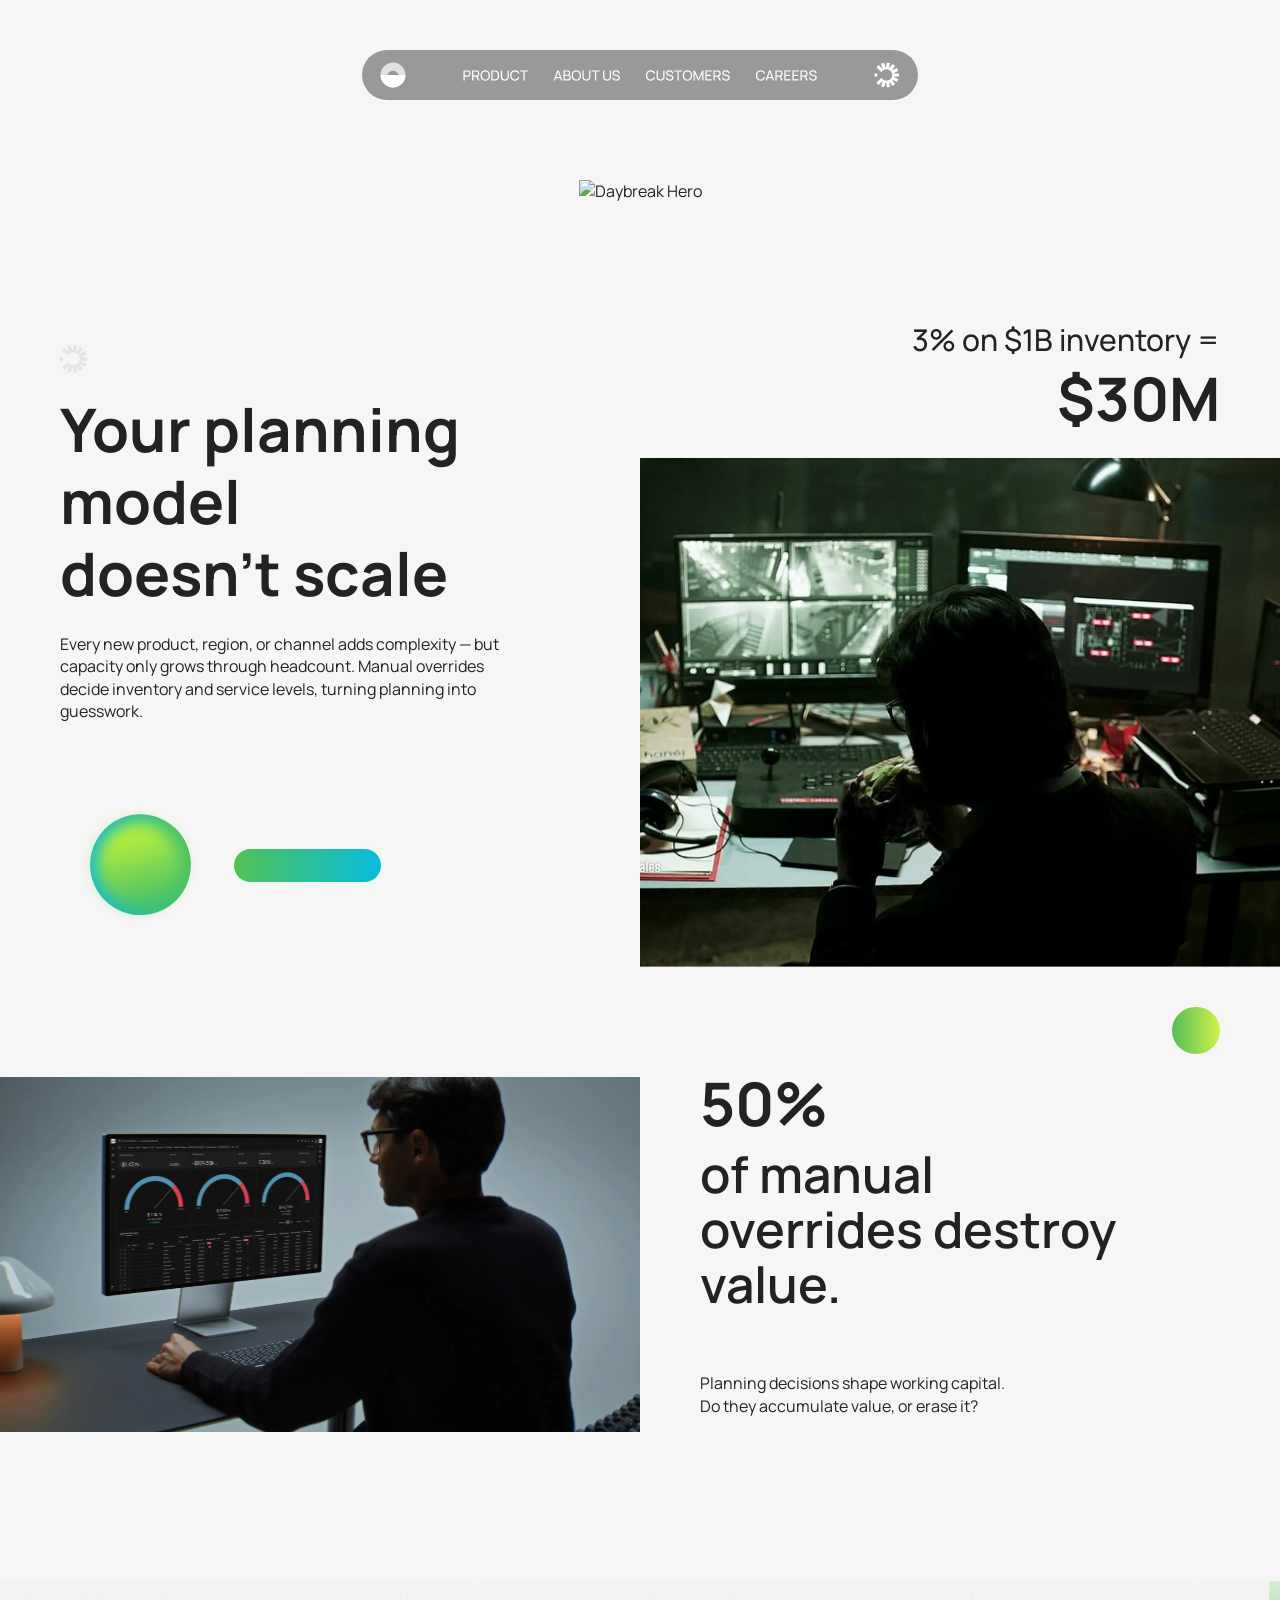
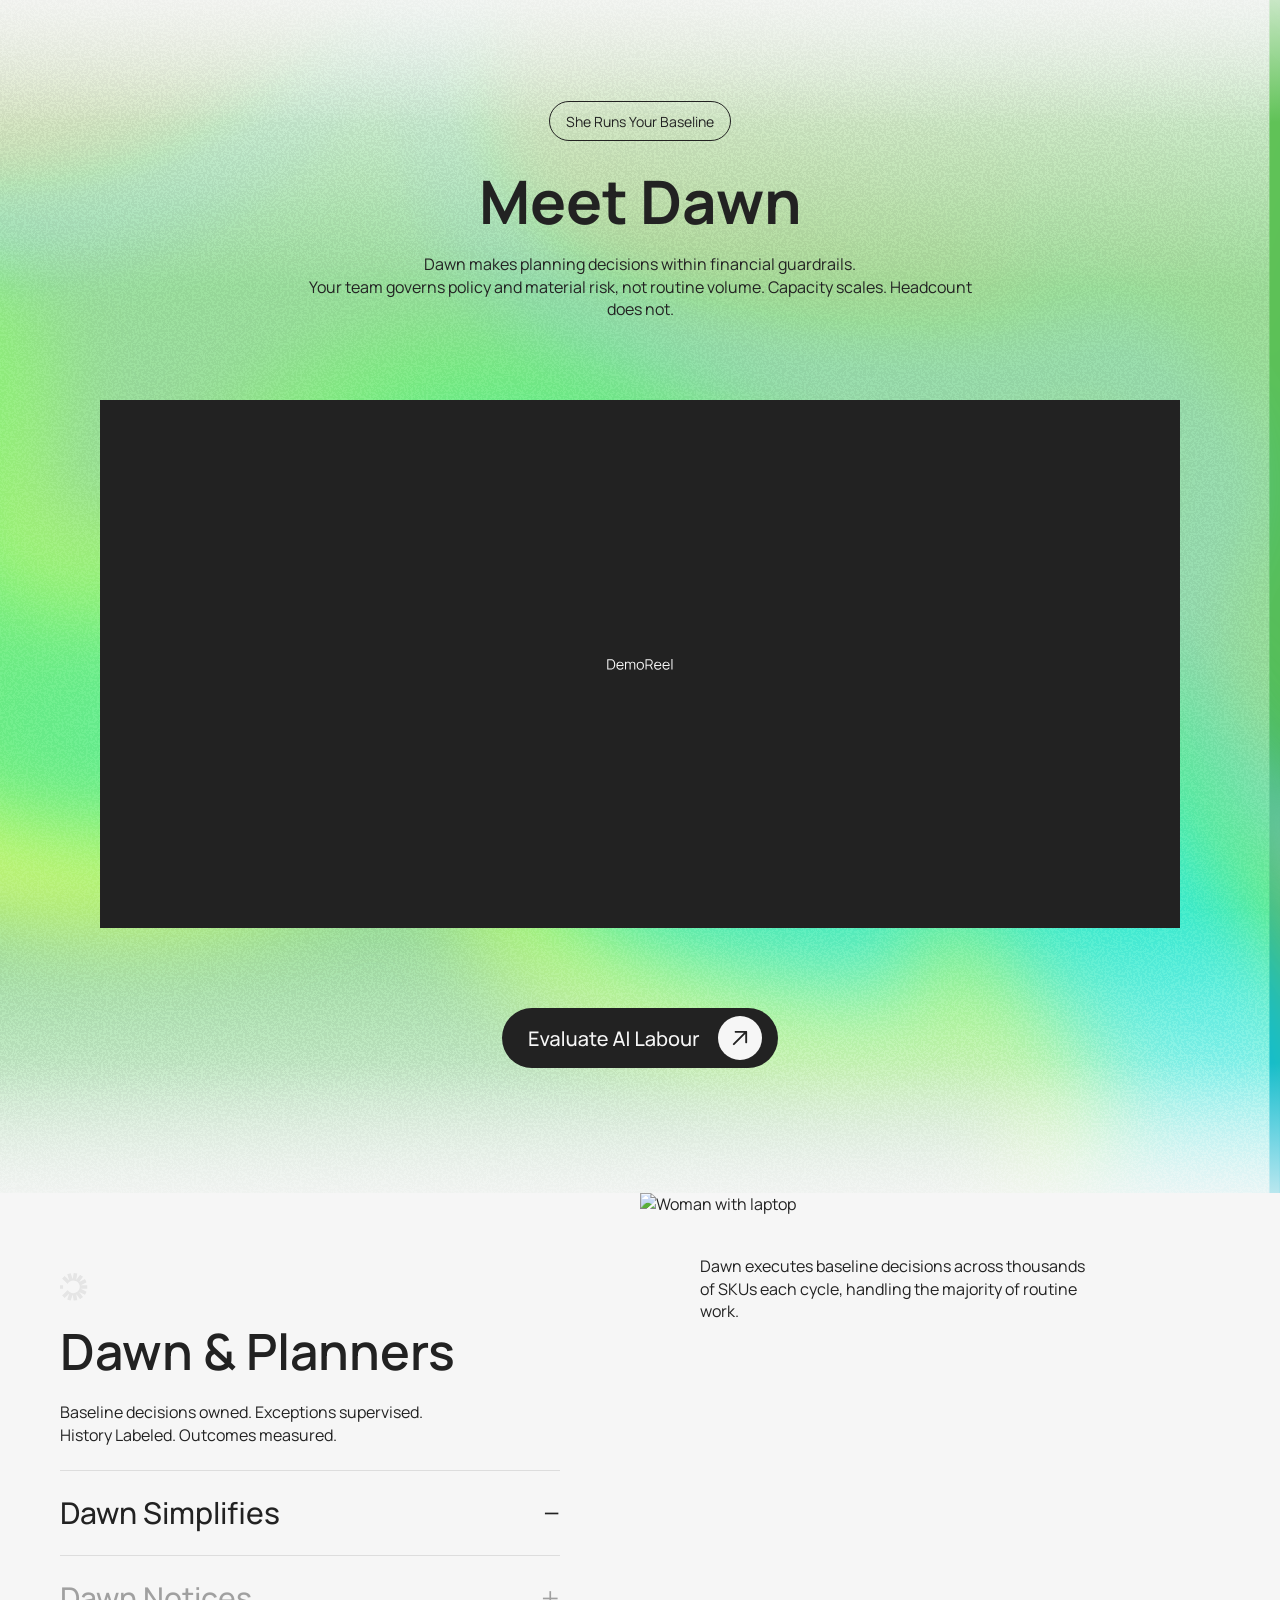
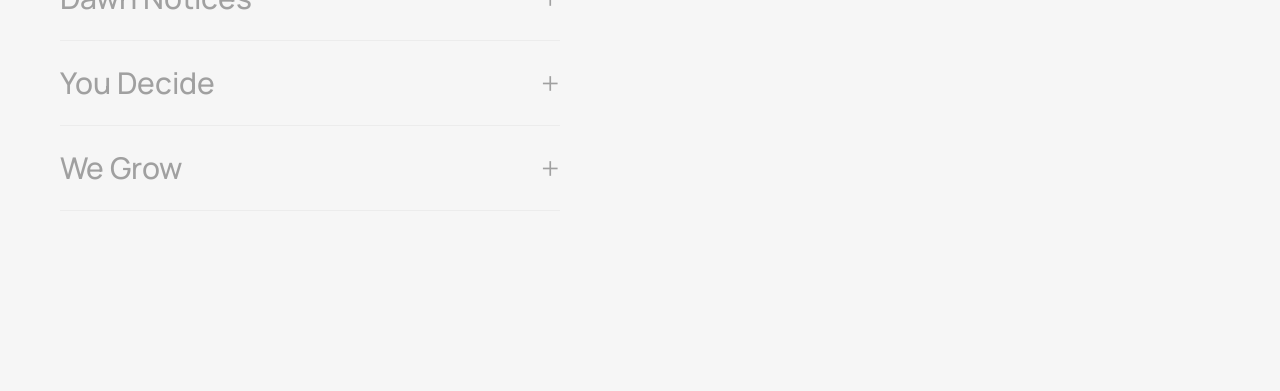
==== index.html @ 2901600a "Add files via upload" ====
<!DOCTYPE html>
<html lang="en">

<head>
    <meta charset="UTF-8">
    <meta name="viewport" content="width=device-width, initial-scale=1.0">
    <title>Daybreak</title>
    <style>
        @import url('https://fonts.googleapis.com/css2?family=Manrope:wght@400;500;600;700&display=swap');

        :root {
            --primary-bg: #F6F6F6;
            --primary-text: #222222;
        }

        * {
            box-sizing: border-box;
            margin: 0;
            padding: 0;
        }

        body {
            background-color: var(--primary-bg);
            color: var(--primary-text);
            font-family: 'Manrope', sans-serif;
            -webkit-font-smoothing: antialiased;
            -moz-osx-font-smoothing: grayscale;
            overflow-x: hidden;
            width: 100vw;
        }

        h1,
        .h1 {
            font-size: 60px;
            font-weight: 700;
            line-height: 1.2;
            letter-spacing: 0;
            margin-bottom: 24px;
        }

        h2,
        .h2 {
            font-size: 50px;
            font-weight: 600;
            line-height: 1.2;
            letter-spacing: 0;
            margin-bottom: 24px;
        }

        h3,
        .h3 {
            font-size: 30px;
            font-weight: 500;
            line-height: 1.2;
            letter-spacing: 0;
            margin-bottom: 8px;
        }

        p,
        .body-text {
            font-size: 16px;
            font-weight: 400;
            line-height: 1.4;
            max-width: 460px;
            margin-bottom: 24px;
        }

        .small-text {
            font-size: 14px;
            font-weight: 400;
            line-height: 1.4;
        }

        .header {
            width: 100%;
            display: flex;
            justify-content: center;
            padding-top: 50px;
            margin-bottom: 80px;
        }

        .hero-visual {
            width: 100%;
            display: flex;
            justify-content: center;
            margin-bottom: 120px;
        }

        .hero-visual img {
            max-width: 100%;
            display: block;
        }

        .split-section {
            display: grid;
            grid-template-columns: 1fr 1fr;
            width: 100vw;
            align-items: stretch;
            margin-bottom: 0px;
        }

        .split-content {
            display: flex;
            flex-direction: column;
            justify-content: center;
        }

        .split-content.left {
            padding-left: calc(max(60px, 50vw - 600px));
            padding-right: 60px;
        }

        .split-content.right {
            padding-right: calc(max(60px, 50vw - 600px));
            padding-left: 60px;
        }

        .split-image {
            display: flex;
            flex-direction: column;
            justify-content: flex-end;
        }

        .split-image img.full-img {
            width: 100%;
            height: auto;
            display: block;
            object-fit: cover;
        }

        .dawn-logo {
            width: 28px;
            margin-bottom: 20px;
        }

        .inline-graphics {
            display: flex;
            align-items: center;
            gap: 16px;
            margin-top: 40px;
        }

        /* Section 1 Right Stat Block */
        .section-1-stat {
            display: flex;
            flex-direction: column;
            align-items: flex-end;
            margin-bottom: 24px;
            padding-right: calc(max(60px, 50vw - 600px));
            text-align: right;
        }

        .section-1-stat h3 {
            margin-bottom: 4px;
        }

        .section-1-stat h1 {
            margin-bottom: 0;
        }

        /* Section 2 Overrides */
        .section-2 {
            margin-top: 0;
            align-items: center;
        }

        .section-2 .split-content.right {
            position: relative;
            padding-top: 100px;
            padding-bottom: 100px;
        }

        .small-ball-img {
            position: absolute;
            top: 40px;
            right: calc(max(60px, 50vw - 600px));
            width: 48px;
        }

        .section-2 h1 {
            font-size: 60px;
            margin-bottom: 8px;
        }

        .section-2 h2 {
            max-width: 420px;
            margin-bottom: 60px;
            line-height: 1.1;
        }

        /* Section 3 */
        .meet-dawn-container {
            width: 100vw;
            background-image: url('Assets/bg1.svg');
            background-size: cover;
            background-position: top center;
            display: flex;
            flex-direction: column;
            align-items: center;
            text-align: center;
            padding: 120px 20px;
            margin-top: 40px;
        }

        .pill-container {
            border: 1px solid var(--primary-text);
            border-radius: 40px;
            padding: 8px 16px;
            margin-bottom: 24px;
            display: inline-block;
        }

        .meet-dawn-container p {
            max-width: 680px;
            margin: 0 auto 80px;
        }

        .demo-reel-block {
            margin-bottom: 80px;
            width: 100%;
            display: flex;
            justify-content: center;
        }

        .demo-reel-block img {
            max-width: 1080px;
            width: 90%;
            display: block;
        }

        .btn-link {
            display: inline-block;
            transition: opacity 0.2s ease;
        }

        .btn-link:hover {
            opacity: 0.9;
        }

        /* Section 4 */
        .section-4 {
            align-items: flex-start;
            margin-top: 0;
            margin-bottom: 100px;
            background-color: var(--primary-bg);
            /* matches bottom of gradient */
        }

        .section-4 .split-content.left {
            padding-top: 80px;
            padding-bottom: 80px;
        }

        .section-4 h2 {
            margin-bottom: 20px;
        }

        .section-4>.body-text {
            margin-bottom: 60px;
        }

        .accordion {
            width: 100%;
            max-width: 500px;
            border-top: 1px solid rgba(0, 0, 0, 0.1);
        }

        .accordion-item {
            border-bottom: 1px solid rgba(0, 0, 0, 0.1);
            padding: 24px 0;
        }

        .accordion-header {
            display: flex;
            justify-content: space-between;
            align-items: center;
            cursor: pointer;
        }

        .accordion-header h3 {
            margin-bottom: 0;
            color: var(--primary-text);
        }

        .accordion-icon {
            font-size: 32px;
            line-height: 1;
            font-weight: 300;
        }

        .accordion-content {
            padding-top: 16px;
            display: none;
        }

        .accordion-content p {
            margin-bottom: 0;
            color: #555;
        }

        .accordion-item.active .accordion-content {
            display: block;
        }

        .accordion-item.disabled {
            opacity: 0.4;
        }

        .accordion-item.disabled .accordion-header {
            cursor: default;
        }

        .section-4-right-text {
            padding: 40px calc(max(60px, 50vw - 600px)) 40px 60px;
        }

        .section-4-right-text p {
            margin-bottom: 0;
            max-width: 400px;
        }

        @media (max-width: 1024px) {
            .split-section {
                grid-template-columns: 1fr;
            }

            .split-content.left,
            .split-content.right,
            .section-1-stat {
                padding: 40px !important;
                align-items: flex-start;
                text-align: left;
            }

            .small-ball-img {
                right: 40px;
                top: 20px;
            }

            .section-2 .split-image {
                order: 2;
            }

            .section-2 .split-content {
                order: 1;
                padding-top: 60px;
                padding-bottom: 60px;
            }
        }
    </style>
</head>

<body>

    <header class="header">
        <img src="Assets/Nav bar.svg" alt="Navigation">
    </header>

    <section class="hero-visual">
        <img src="Assets/HeroImage.svg" alt="Daybreak Hero">
    </section>

    <!-- Section 1 -->
    <section class="split-section section-1">
        <div class="split-content left">
            <img src="Assets/Dawn Logo.svg" alt="Dawn Logo" class="dawn-logo">
            <h1>Your planning model<br>doesn't scale</h1>
            <p>Every new product, region, or channel adds complexity &mdash; but capacity only grows through headcount.
                Manual overrides decide inventory and service levels, turning planning into guesswork.</p>
            <div class="inline-graphics">
                <img src="Assets/ball.svg" alt="Ball">
                <img src="Assets/bar.svg" alt="Bar">
            </div>
        </div>
        <div class="split-image right">
            <div class="section-1-stat">
                <h3>3% on $1B inventory =</h3>
                <h1 class="h1">$30M</h1>
            </div>
            <img src="Assets/img1.svg" alt="Analyst at desk" class="full-img">
        </div>
    </section>

    <!-- Section 2 -->
    <section class="split-section section-2">
        <div class="split-image left">
            <img src="Assets/img2.svg" alt="Analyst pointing at screen" class="full-img">
        </div>
        <div class="split-content right">
            <img src="Assets/smallBall.svg" alt="Small Ball" class="small-ball-img">
            <h1>50%</h1>
            <h2>of manual overrides destroy value.</h2>
            <p>Planning decisions shape working capital.<br>Do they accumulate value, or erase it?</p>
        </div>
    </section>

    <!-- Section 3 -->
    <section class="meet-dawn-container">
        <div class="pill-container">
            <span class="small-text">She Runs Your Baseline</span>
        </div>
        <h1 style="margin-bottom: 16px;">Meet Dawn</h1>
        <p>Dawn makes planning decisions within financial guardrails.<br>Your team governs policy and material risk, not
            routine volume. Capacity scales. Headcount does not.</p>

        <div class="demo-reel-block">
            <img src="Assets/DemoReel_PlaceHolder.svg" alt="Demo Reel">
        </div>

        <a href="#" class="btn-link">
            <img src="Assets/button.svg" alt="Evaluate AI Labour">
        </a>
    </section>

    <!-- Section 4 -->
    <section class="split-section section-4">
        <div class="split-content left">
            <img src="Assets/Dawn Logo.svg" alt="Dawn Logo" class="dawn-logo">
            <h2>Dawn & Planners</h2>
            <p class="body-text">Baseline decisions owned. Exceptions supervised.<br>History Labeled. Outcomes measured.
            </p>

            <div class="accordion">
                <div class="accordion-item active">
                    <div class="accordion-header">
                        <h3>Dawn Simplifies</h3>
                        <span class="accordion-icon">&minus;</span>
                    </div>
                </div>
                <div class="accordion-item disabled">
                    <div class="accordion-header">
                        <h3>Dawn Notices</h3>
                        <span class="accordion-icon">&plus;</span>
                    </div>
                </div>
                <div class="accordion-item disabled">
                    <div class="accordion-header">
                        <h3>You Decide</h3>
                        <span class="accordion-icon">&plus;</span>
                    </div>
                </div>
                <div class="accordion-item disabled">
                    <div class="accordion-header">
                        <h3>We Grow</h3>
                        <span class="accordion-icon">&plus;</span>
                    </div>
                </div>
            </div>
        </div>
        <div class="split-image right section-4-right" style="justify-content: flex-start;">
            <img src="Assets/img3.svg" alt="Woman with laptop" class="full-img">
            <div class="section-4-right-text">
                <p>Dawn executes baseline decisions across thousands of SKUs each cycle, handling the majority of
                    routine work.</p>
            </div>
        </div>
    </section>

</body>

</html>
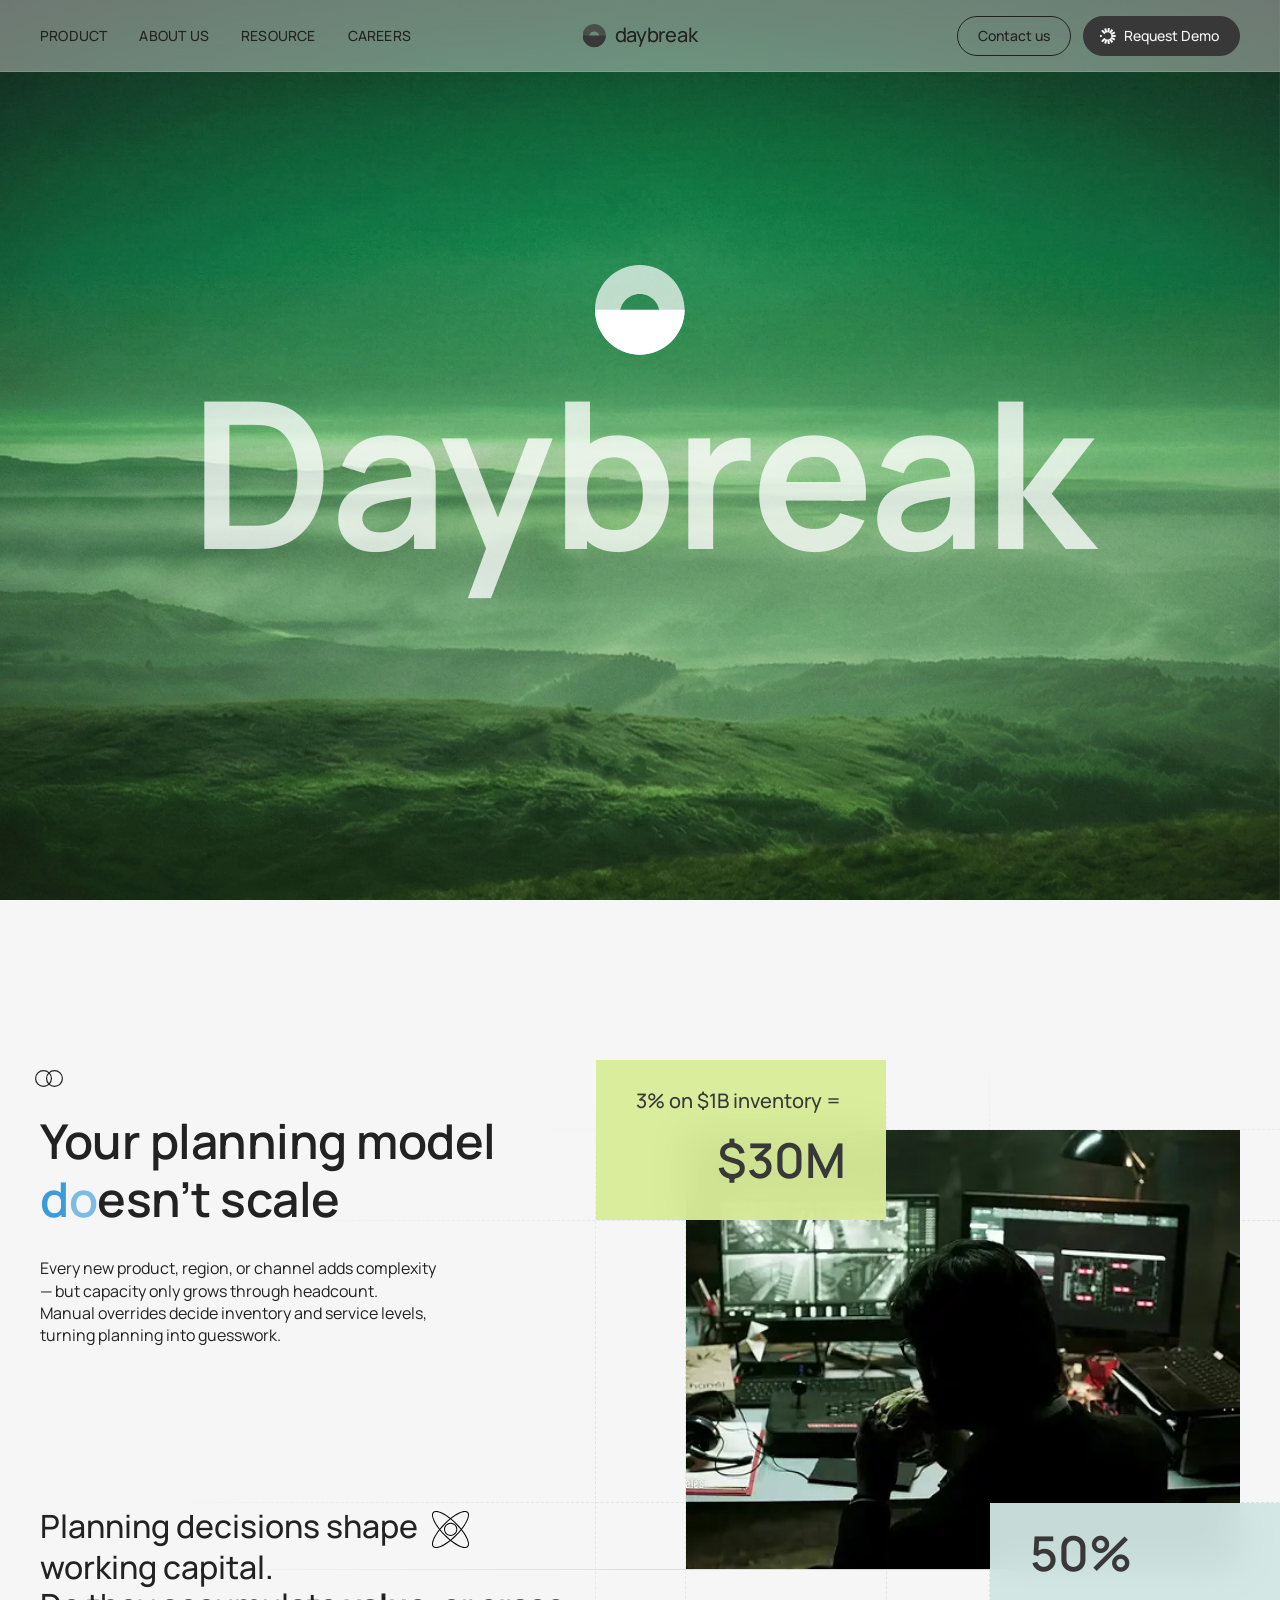
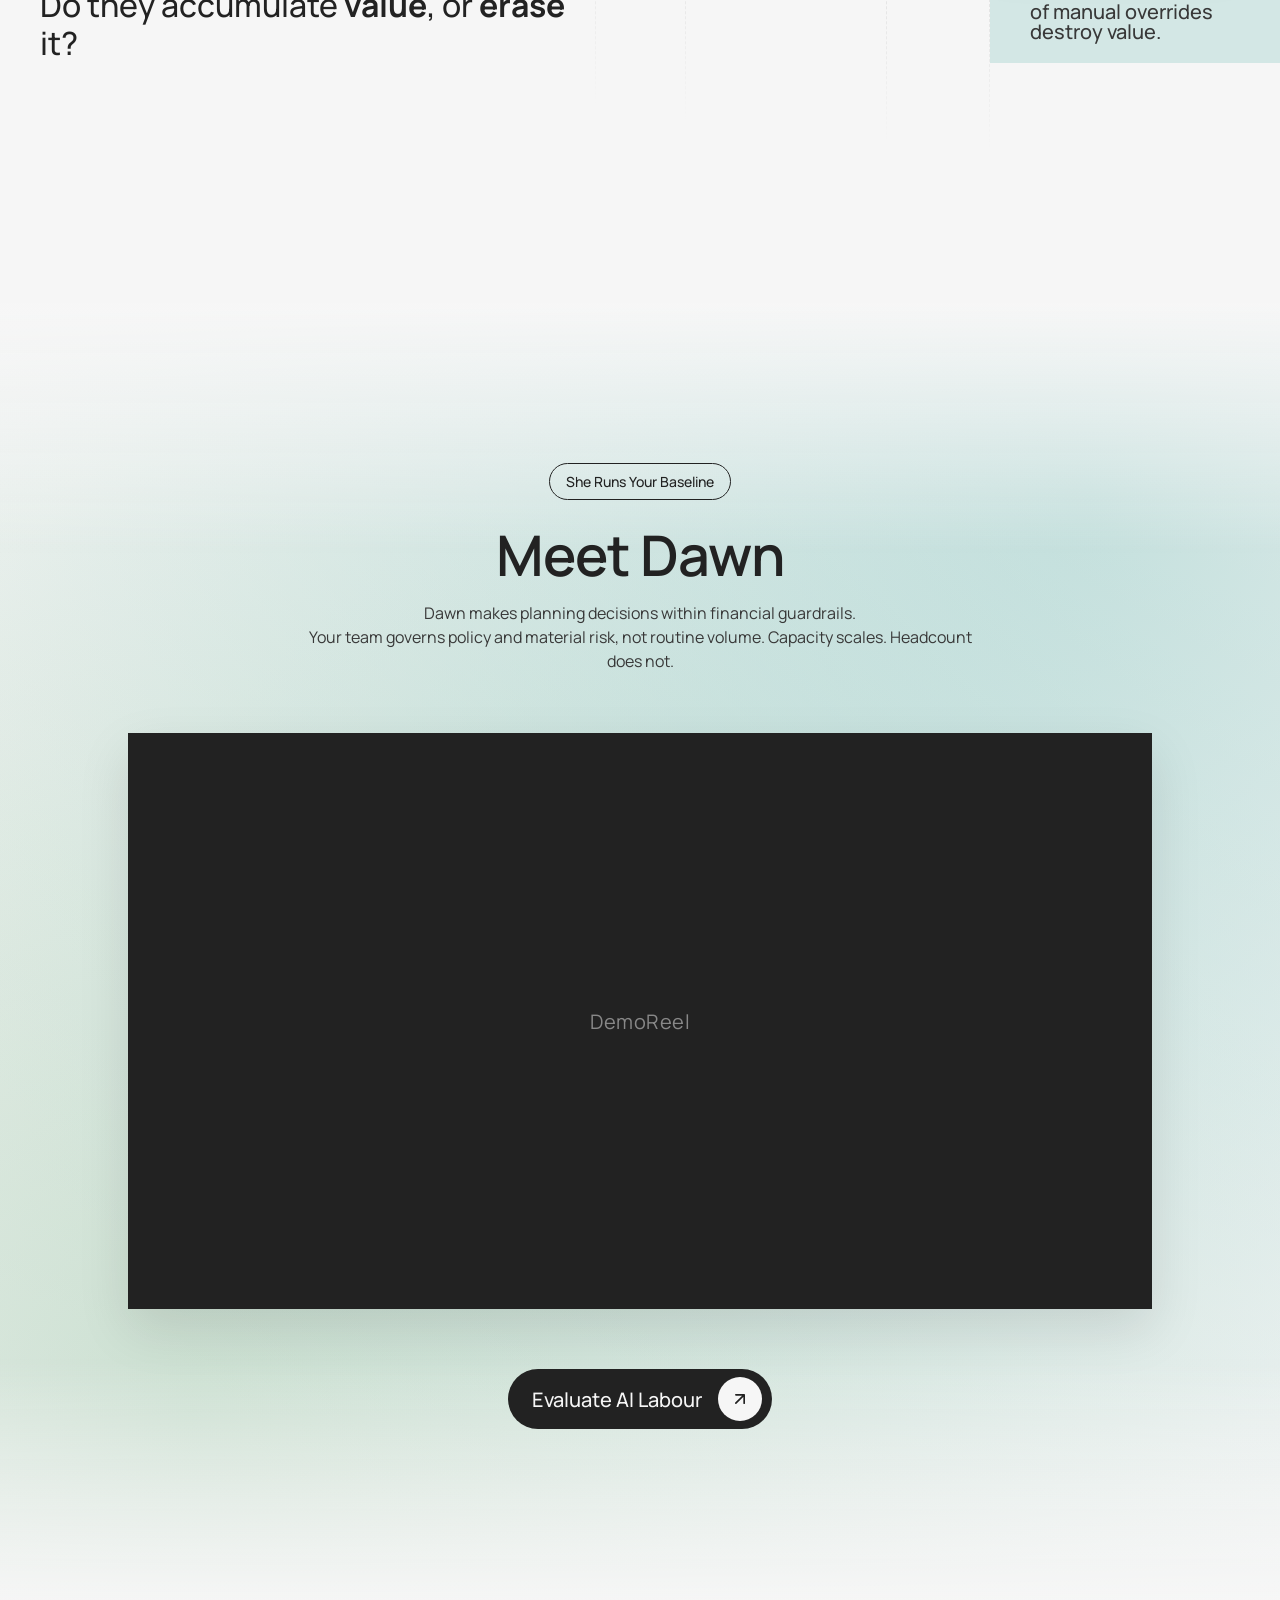
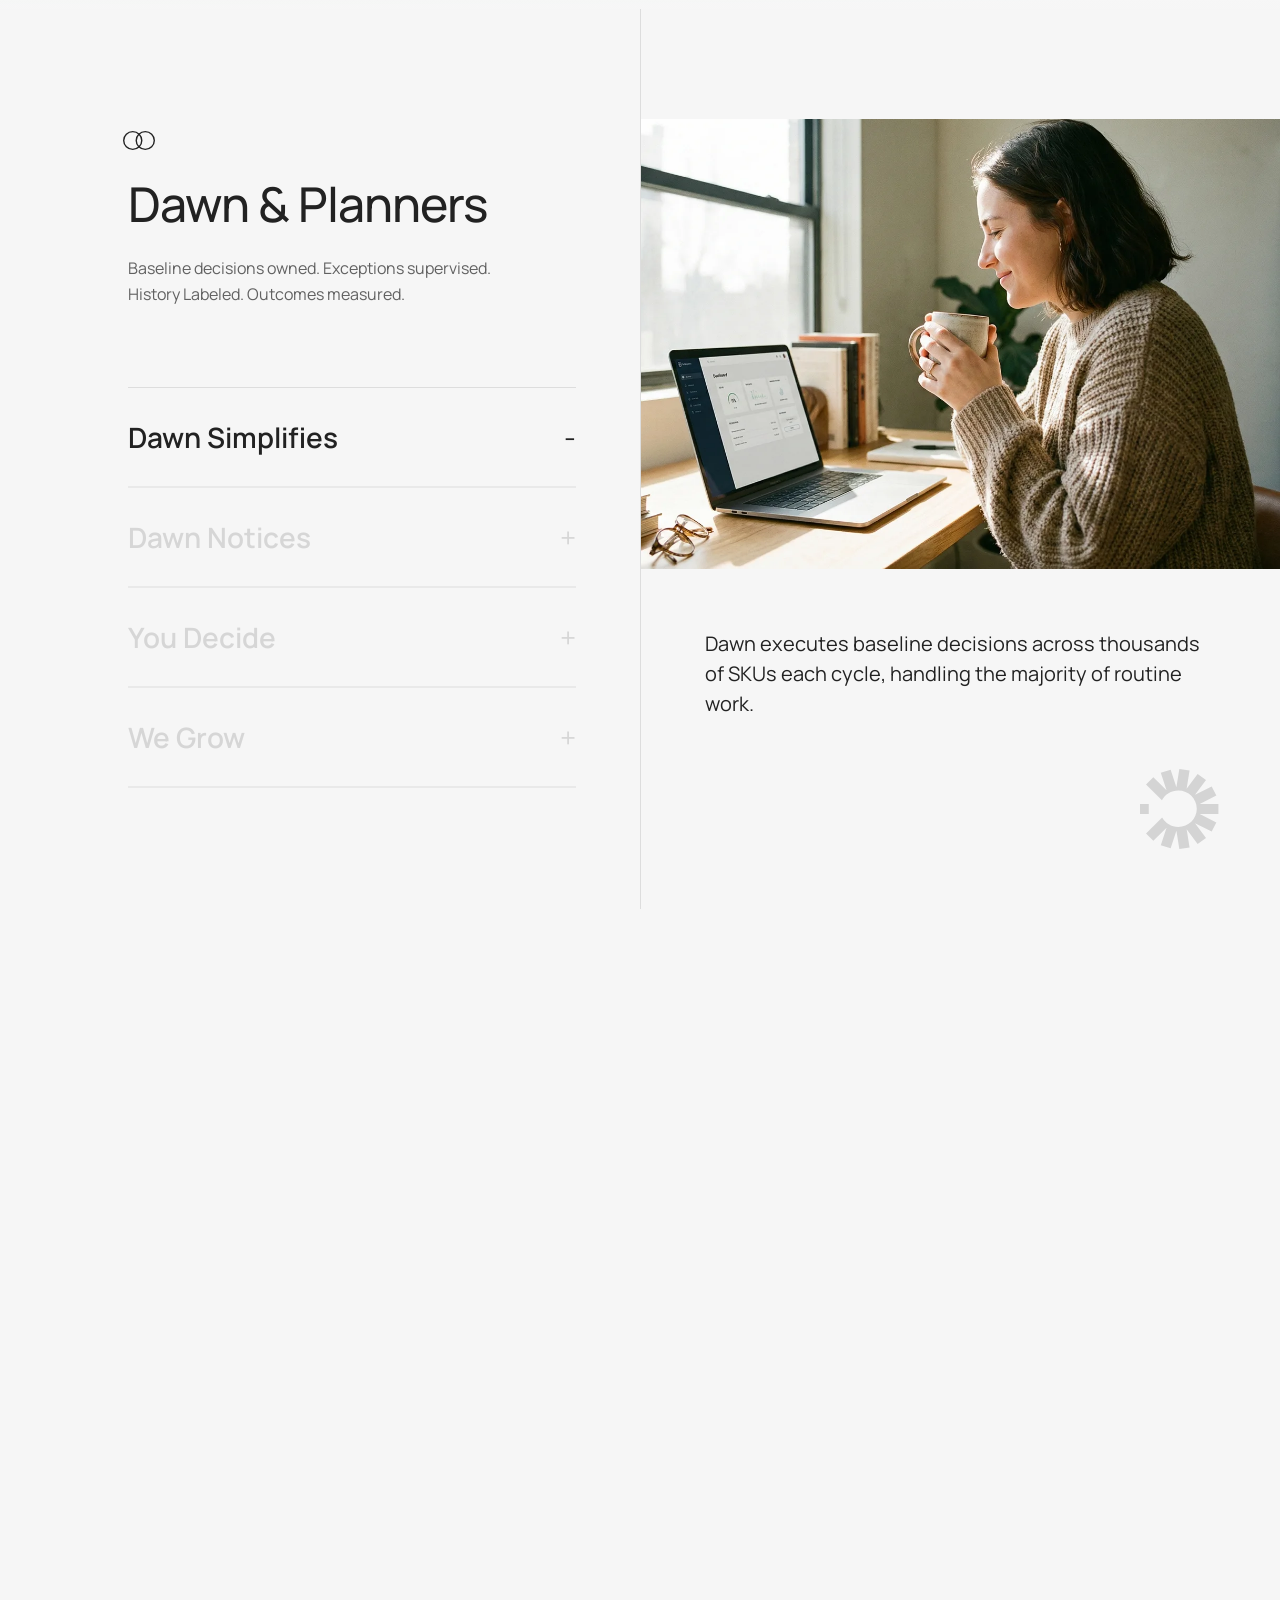
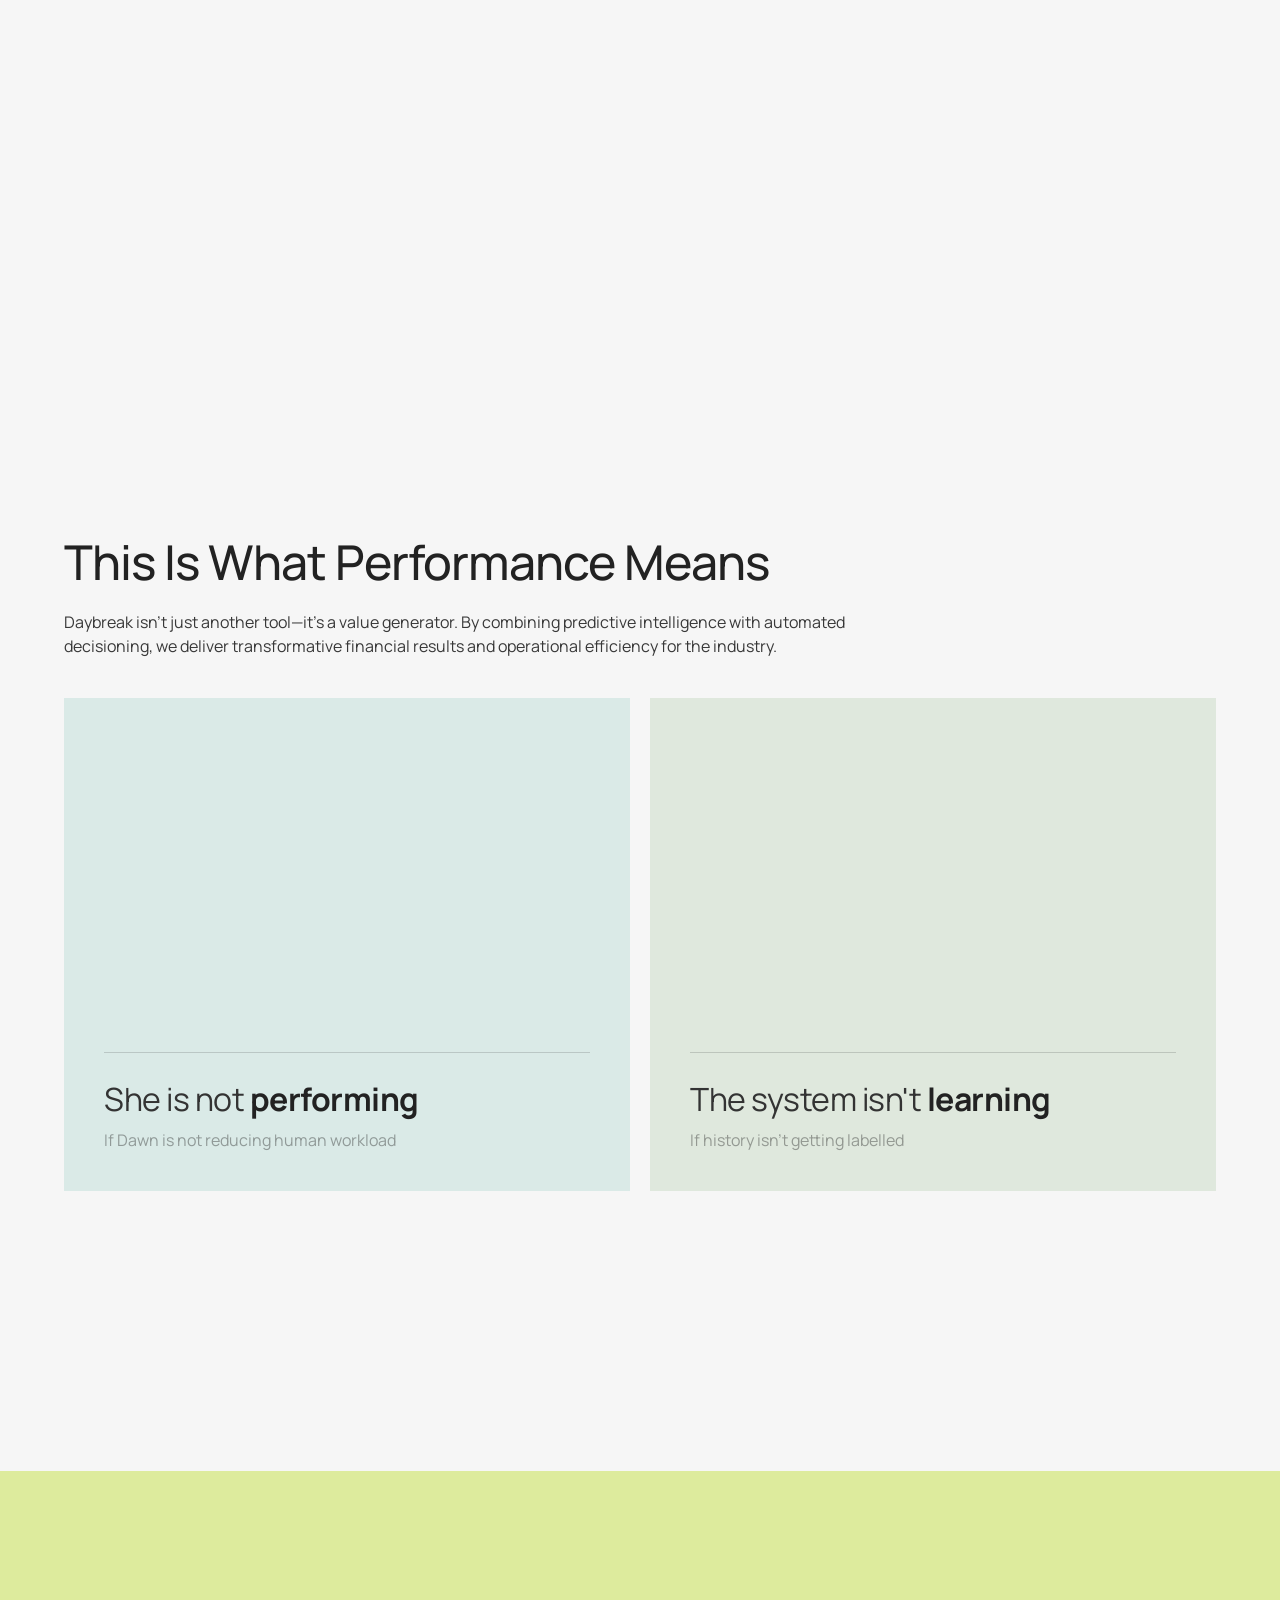
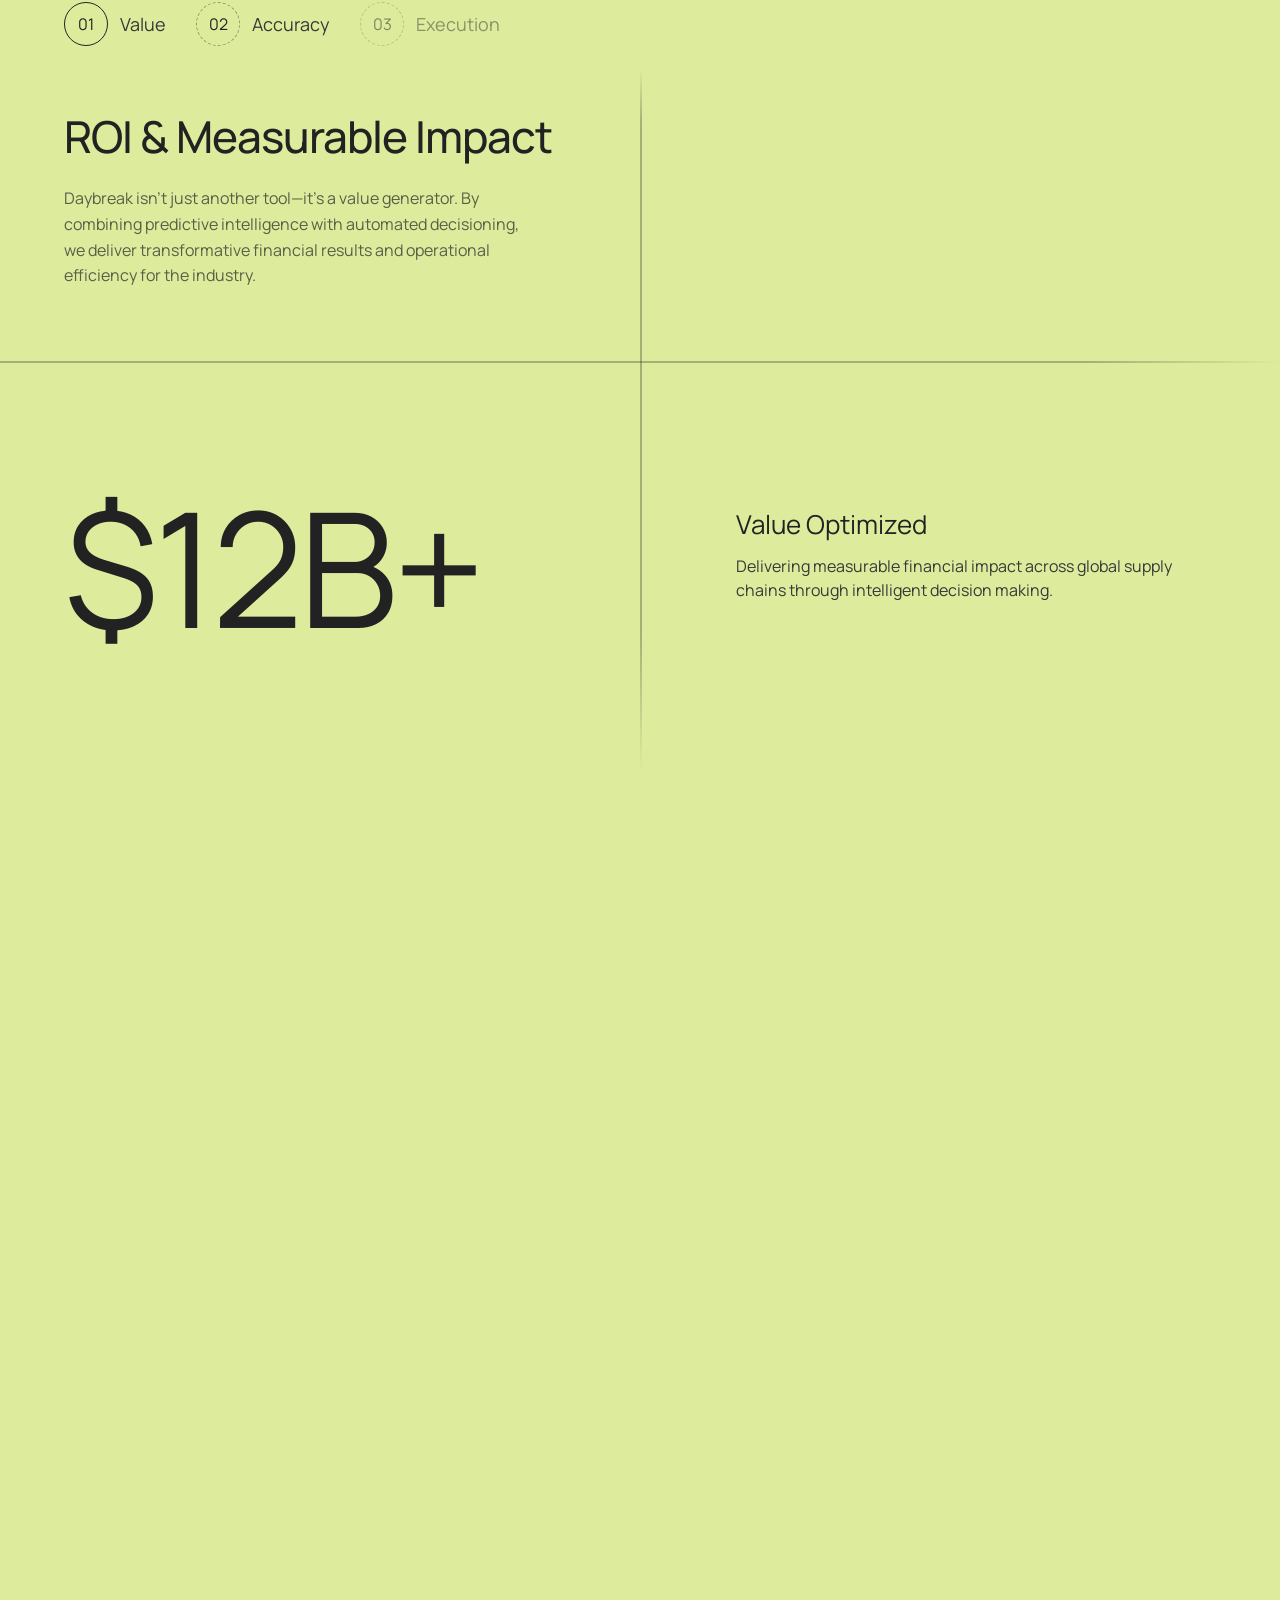
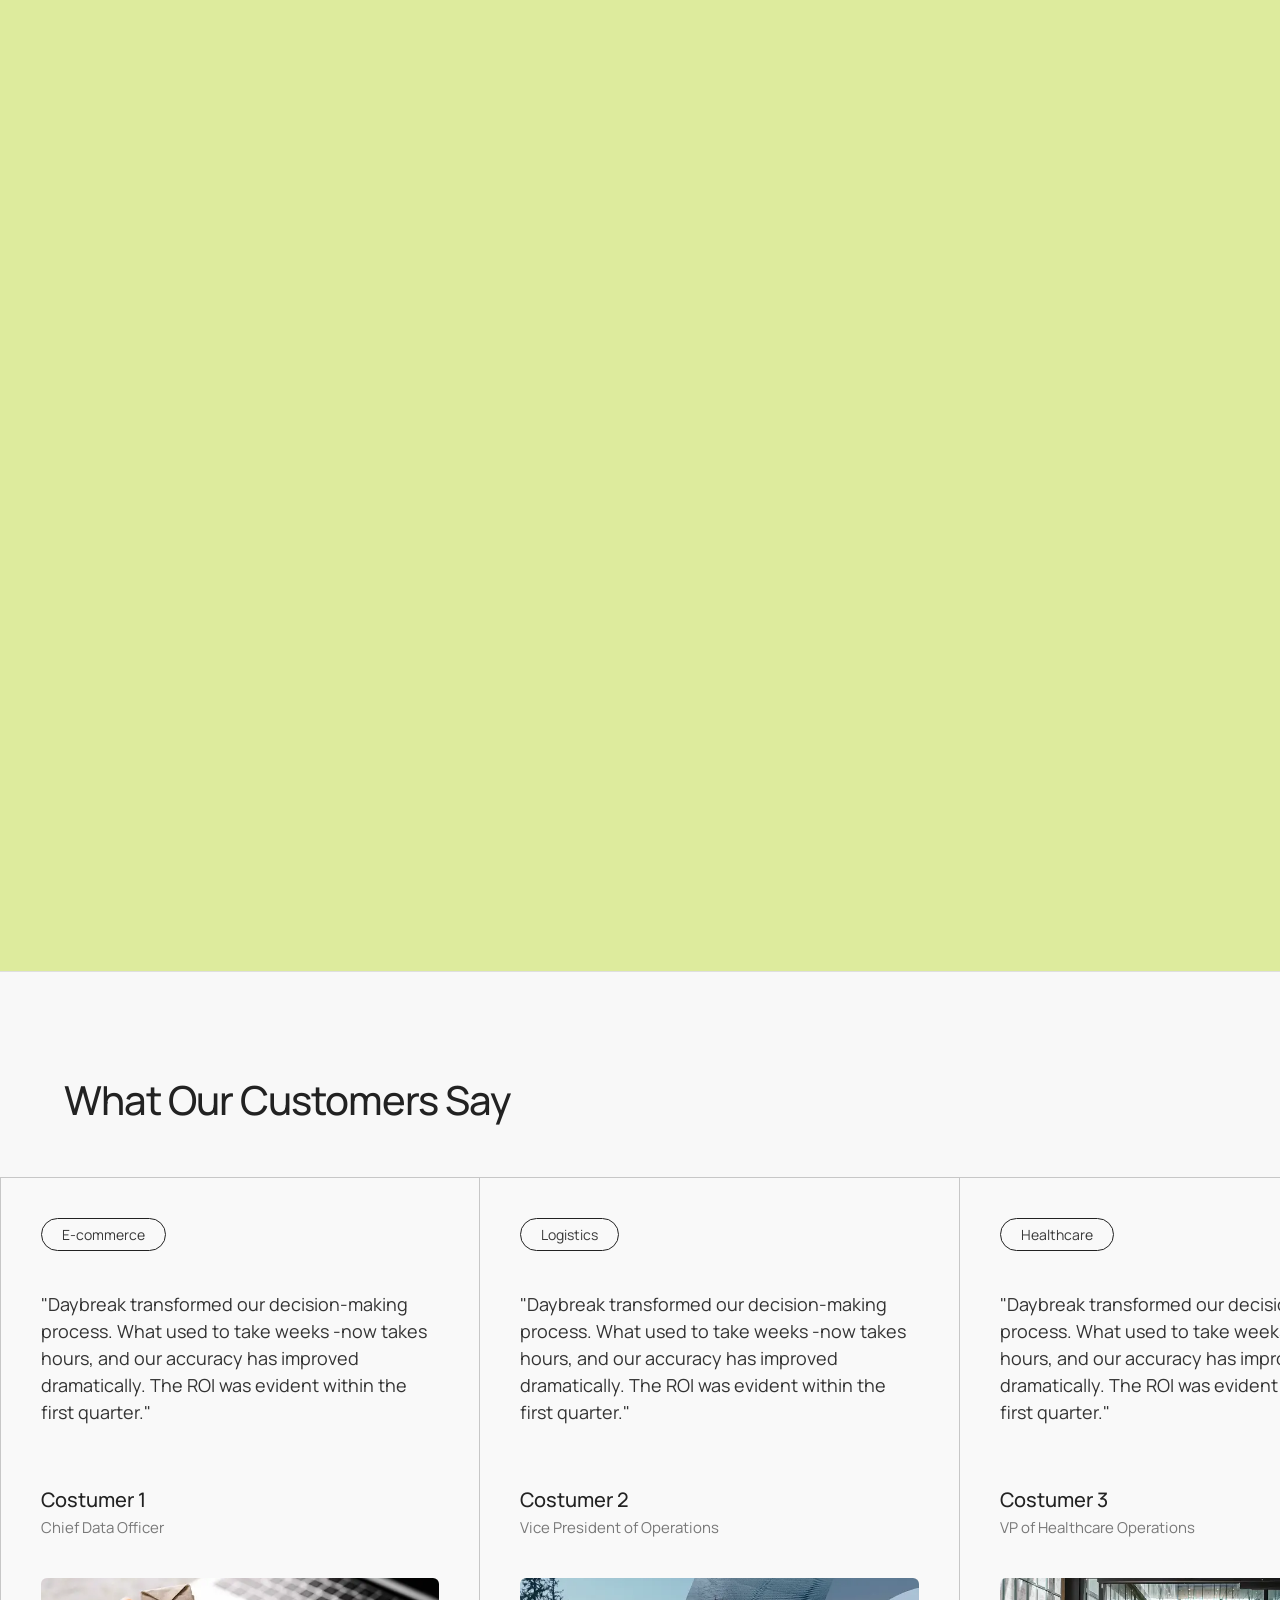
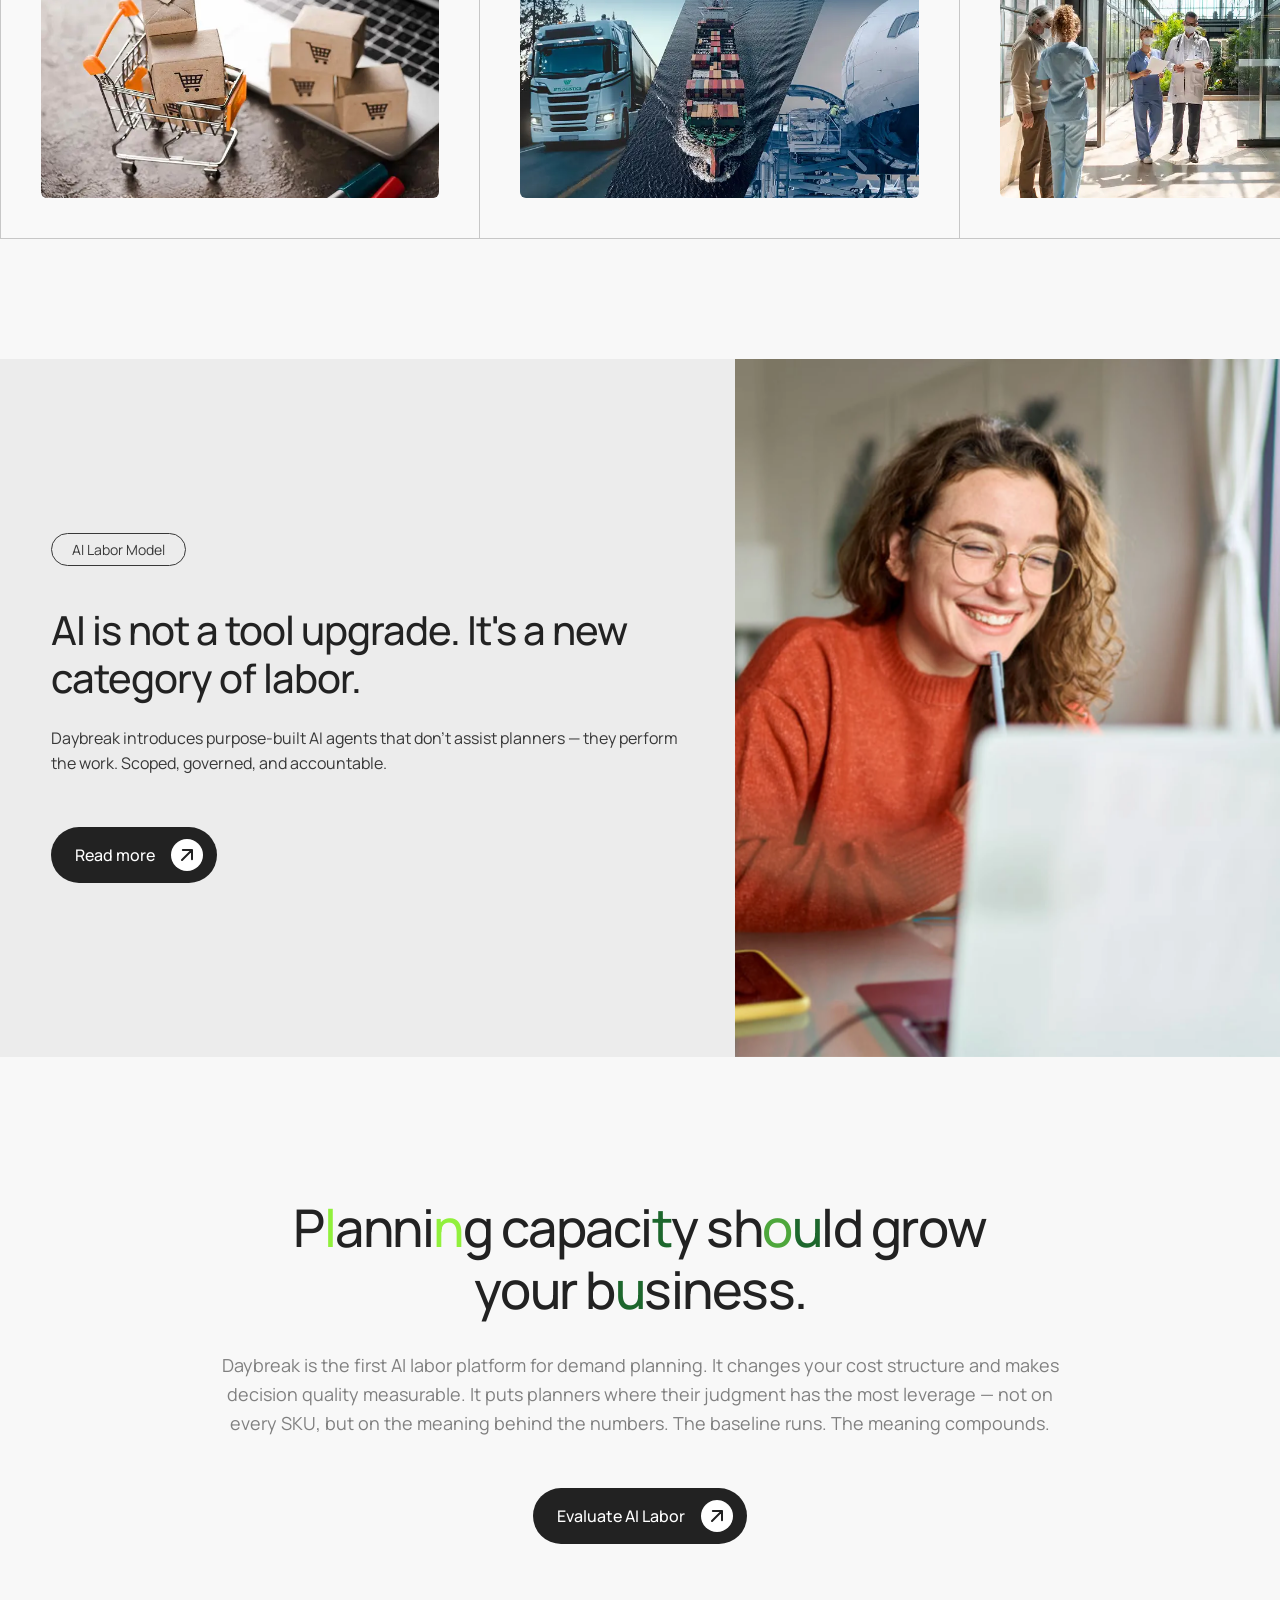
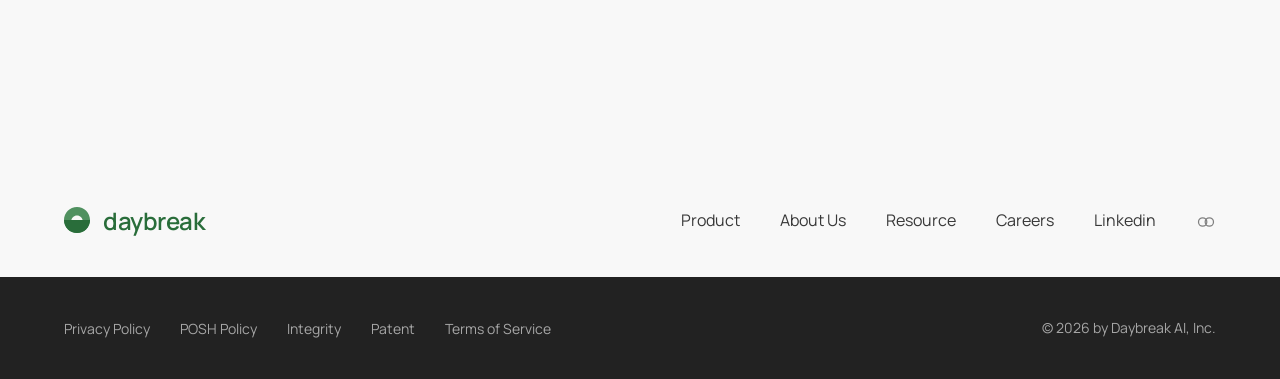
==== commit 123c0fae: "Upload project with full motion assets" ====
--- a/index.html
+++ b/index.html
@@ -5,457 +5,856 @@
     <meta charset="UTF-8">
     <meta name="viewport" content="width=device-width, initial-scale=1.0">
     <title>Daybreak</title>
-    <style>
-        @import url('https://fonts.googleapis.com/css2?family=Manrope:wght@400;500;600;700&display=swap');
-
-        :root {
-            --primary-bg: #F6F6F6;
-            --primary-text: #222222;
-        }
-
-        * {
-            box-sizing: border-box;
-            margin: 0;
-            padding: 0;
-        }
-
-        body {
-            background-color: var(--primary-bg);
-            color: var(--primary-text);
-            font-family: 'Manrope', sans-serif;
-            -webkit-font-smoothing: antialiased;
-            -moz-osx-font-smoothing: grayscale;
-            overflow-x: hidden;
-            width: 100vw;
-        }
-
-        h1,
-        .h1 {
-            font-size: 60px;
-            font-weight: 700;
-            line-height: 1.2;
-            letter-spacing: 0;
-            margin-bottom: 24px;
-        }
-
-        h2,
-        .h2 {
-            font-size: 50px;
-            font-weight: 600;
-            line-height: 1.2;
-            letter-spacing: 0;
-            margin-bottom: 24px;
-        }
-
-        h3,
-        .h3 {
-            font-size: 30px;
-            font-weight: 500;
-            line-height: 1.2;
-            letter-spacing: 0;
-            margin-bottom: 8px;
-        }
-
-        p,
-        .body-text {
-            font-size: 16px;
-            font-weight: 400;
-            line-height: 1.4;
-            max-width: 460px;
-            margin-bottom: 24px;
-        }
-
-        .small-text {
-            font-size: 14px;
-            font-weight: 400;
-            line-height: 1.4;
-        }
-
-        .header {
-            width: 100%;
-            display: flex;
-            justify-content: center;
-            padding-top: 50px;
-            margin-bottom: 80px;
-        }
-
-        .hero-visual {
-            width: 100%;
-            display: flex;
-            justify-content: center;
-            margin-bottom: 120px;
-        }
-
-        .hero-visual img {
-            max-width: 100%;
-            display: block;
-        }
-
-        .split-section {
-            display: grid;
-            grid-template-columns: 1fr 1fr;
-            width: 100vw;
-            align-items: stretch;
-            margin-bottom: 0px;
-        }
-
-        .split-content {
-            display: flex;
-            flex-direction: column;
-            justify-content: center;
-        }
-
-        .split-content.left {
-            padding-left: calc(max(60px, 50vw - 600px));
-            padding-right: 60px;
-        }
-
-        .split-content.right {
-            padding-right: calc(max(60px, 50vw - 600px));
-            padding-left: 60px;
-        }
-
-        .split-image {
-            display: flex;
-            flex-direction: column;
-            justify-content: flex-end;
-        }
-
-        .split-image img.full-img {
-            width: 100%;
-            height: auto;
-            display: block;
-            object-fit: cover;
-        }
-
-        .dawn-logo {
-            width: 28px;
-            margin-bottom: 20px;
-        }
-
-        .inline-graphics {
-            display: flex;
-            align-items: center;
-            gap: 16px;
-            margin-top: 40px;
-        }
-
-        /* Section 1 Right Stat Block */
-        .section-1-stat {
-            display: flex;
-            flex-direction: column;
-            align-items: flex-end;
-            margin-bottom: 24px;
-            padding-right: calc(max(60px, 50vw - 600px));
-            text-align: right;
-        }
-
-        .section-1-stat h3 {
-            margin-bottom: 4px;
-        }
-
-        .section-1-stat h1 {
-            margin-bottom: 0;
-        }
-
-        /* Section 2 Overrides */
-        .section-2 {
-            margin-top: 0;
-            align-items: center;
-        }
-
-        .section-2 .split-content.right {
-            position: relative;
-            padding-top: 100px;
-            padding-bottom: 100px;
-        }
-
-        .small-ball-img {
-            position: absolute;
-            top: 40px;
-            right: calc(max(60px, 50vw - 600px));
-            width: 48px;
-        }
-
-        .section-2 h1 {
-            font-size: 60px;
-            margin-bottom: 8px;
-        }
-
-        .section-2 h2 {
-            max-width: 420px;
-            margin-bottom: 60px;
-            line-height: 1.1;
-        }
-
-        /* Section 3 */
-        .meet-dawn-container {
-            width: 100vw;
-            background-image: url('Assets/bg1.svg');
-            background-size: cover;
-            background-position: top center;
-            display: flex;
-            flex-direction: column;
-            align-items: center;
-            text-align: center;
-            padding: 120px 20px;
-            margin-top: 40px;
-        }
-
-        .pill-container {
-            border: 1px solid var(--primary-text);
-            border-radius: 40px;
-            padding: 8px 16px;
-            margin-bottom: 24px;
-            display: inline-block;
-        }
-
-        .meet-dawn-container p {
-            max-width: 680px;
-            margin: 0 auto 80px;
-        }
-
-        .demo-reel-block {
-            margin-bottom: 80px;
-            width: 100%;
-            display: flex;
-            justify-content: center;
-        }
-
-        .demo-reel-block img {
-            max-width: 1080px;
-            width: 90%;
-            display: block;
-        }
-
-        .btn-link {
-            display: inline-block;
-            transition: opacity 0.2s ease;
-        }
-
-        .btn-link:hover {
-            opacity: 0.9;
-        }
-
-        /* Section 4 */
-        .section-4 {
-            align-items: flex-start;
-            margin-top: 0;
-            margin-bottom: 100px;
-            background-color: var(--primary-bg);
-            /* matches bottom of gradient */
-        }
-
-        .section-4 .split-content.left {
-            padding-top: 80px;
-            padding-bottom: 80px;
-        }
-
-        .section-4 h2 {
-            margin-bottom: 20px;
-        }
-
-        .section-4>.body-text {
-            margin-bottom: 60px;
-        }
-
-        .accordion {
-            width: 100%;
-            max-width: 500px;
-            border-top: 1px solid rgba(0, 0, 0, 0.1);
-        }
-
-        .accordion-item {
-            border-bottom: 1px solid rgba(0, 0, 0, 0.1);
-            padding: 24px 0;
-        }
-
-        .accordion-header {
-            display: flex;
-            justify-content: space-between;
-            align-items: center;
-            cursor: pointer;
-        }
-
-        .accordion-header h3 {
-            margin-bottom: 0;
-            color: var(--primary-text);
-        }
-
-        .accordion-icon {
-            font-size: 32px;
-            line-height: 1;
-            font-weight: 300;
-        }
-
-        .accordion-content {
-            padding-top: 16px;
-            display: none;
-        }
-
-        .accordion-content p {
-            margin-bottom: 0;
-            color: #555;
-        }
-
-        .accordion-item.active .accordion-content {
-            display: block;
-        }
-
-        .accordion-item.disabled {
-            opacity: 0.4;
-        }
-
-        .accordion-item.disabled .accordion-header {
-            cursor: default;
-        }
-
-        .section-4-right-text {
-            padding: 40px calc(max(60px, 50vw - 600px)) 40px 60px;
-        }
-
-        .section-4-right-text p {
-            margin-bottom: 0;
-            max-width: 400px;
-        }
-
-        @media (max-width: 1024px) {
-            .split-section {
-                grid-template-columns: 1fr;
+    <link rel="preconnect" href="https://fonts.googleapis.com">
+    <link rel="preconnect" href="https://fonts.gstatic.com" crossorigin>
+    <link href="https://fonts.googleapis.com/css2?family=Manrope:wght@400;500;600;700&display=swap" rel="stylesheet">
+    <link rel="stylesheet" href="index.css">
+</head>
+
+<body>
+    <!-- Navigation Bar -->
+    <nav class="navbar">
+        <div class="navbar-left">
+            <a href="#" class="nav-link">PRODUCT</a>
+            <a href="#" class="nav-link">ABOUT US</a>
+            <a href="#" class="nav-link">RESOURCE</a>
+            <a href="#" class="nav-link">CAREERS</a>
+        </div>
+
+        <div class="navbar-center">
+            <a href="#" class="logo-link">
+                <img src="Assets/NavBar/Daybreak Logo.svg" alt="Daybreak Logo" class="logo-icon">
+                <span class="logo-text">daybreak</span>
+            </a>
+        </div>
+
+        <div class="navbar-right">
+            <a href="#" class="btn btn-outline">Contact us</a>
+            <a href="#" class="btn btn-solid">
+                <img src="Assets/NavBar/Dawn Logo.svg" alt="Dawn Logo" class="btn-icon">
+                Request Demo
+            </a>
+        </div>
+    </nav>
+
+    <!-- Hero Section -->
+    <main class="hero-container">
+
+        <!-- Animated background layer -->
+        <div class="hero-bg-wrapper">
+            <!-- White background visible initially -->
+            <div class="hero-base-bg"></div>
+
+            <!-- The image background with clip-path animation -->
+            <div class="hero-image-bg">
+                <img src="Assets/HeroPage/HeroBG.webp" alt="Daybreak Landscape" class="bg-img">
+            </div>
+        </div>
+
+        <!-- Hero Content overlay -->
+        <div class="hero-content">
+            <!-- Logo that moves up -->
+            <div class="hero-logo-wrapper">
+                <img src="Assets/HeroPage/Daybreak Logo YT.svg" alt="Daybreak Animated Logo" class="hero-anim-logo">
+            </div>
+
+            <!-- Main Title that slides up and fades in -->
+            <h1 class="hero-title">Daybreak</h1>
+        </div>
+
+    </main>
+
+    <!-- Section 1: Your Planning Model - Alternative Layout -->
+    <section class="pm-v2-container">
+        <!-- Left Text Column -->
+        <div class="pm-v2-left">
+            <img src="Assets/Section1_YourPlanningModel/topleftlogo.svg" alt="Top Left Decor Logo" class="pm-v2-logo">
+
+            <h1 class="pm-v2-h1">
+                Your planning model <br />
+                <span class="color-sky">d</span><span class="color-sky-light">o</span><span class="color-dark">esn’t
+                    scale</span>
+            </h1>
+
+            <p class="pm-v2-p">
+                Every new product, region, or channel adds complexity <br />
+                — but capacity only grows through headcount. <br />
+                Manual overrides decide inventory and service levels, <br />
+                turning planning into guesswork.
+            </p>
+
+            <div class="pm-v2-bottom-text">
+                <p>
+                    Planning decisions shape <img src="Assets/Section1_YourPlanningModel/IconUnion.svg" alt="Union Icon"
+                        class="rotating-icon"> working capital.<br />
+                    Do they accumulate <strong>value</strong>, or <strong>erase</strong> it?
+                </p>
+            </div>
+        </div>
+
+        <!-- Right Image Column with Overlaps -->
+        <div class="pm-v2-right">
+            <!-- Overlapping Green Stat Box -->
+            <div class="stat-box box-green">
+                <span class="sb-label">3% on $1B inventory = </span>
+                <span class="sb-value">$30M</span>
+            </div>
+
+            <!-- Main Image -->
+            <img src="Assets/Section1_YourPlanningModel/imgupright.webp" alt="Analyst in dark server room"
+                class="pm-v2-img">
+
+            <!-- Overlapping Blue Stat Box -->
+            <div class="stat-box box-blue">
+                <span class="sb-value">50%</span>
+                <span class="sb-label">of manual overrides destroy value.</span>
+            </div>
+        </div>
+
+        <!-- Decorative Background Grid Lines Based on Element Edges -->
+        <div class="v2-grid-lines">
+            <div class="dummy-left"></div>
+            <div class="dummy-right">
+                <div class="dummy-box-green">
+                    <div class="ext-line hl top"></div>
+                    <div class="ext-line hl bottom"></div>
+                    <div class="ext-line vl left"></div>
+                    <div class="ext-line vl right"></div>
+                </div>
+                <div class="dummy-img">
+                    <div class="ext-line hl top"></div>
+                    <div class="ext-line hl bottom solid"></div>
+                    <div class="ext-line vl left"></div>
+                </div>
+                <div class="dummy-box-blue">
+                    <div class="ext-line hl top"></div>
+                    <div class="ext-line vl left"></div>
+                </div>
+            </div>
+        </div>
+    </section>
+
+    <!-- =========================================
+         SECTION 2: Meet Dawn
+         ========================================= -->
+    <section class="meet-dawn">
+        <!-- Subdued Multi-layer Gradient Background -->
+        <div class="md-bg">
+            <div class="md-bg-layer mint"></div>
+            <div class="md-bg-layer teal"></div>
+            <div class="md-bg-layer frost"></div>
+        </div>
+
+        <!-- Foreground Content -->
+        <div class="md-content">
+            <!-- Top Tag Badge -->
+            <span class="md-tag-badge">She Runs Your Baseline</span>
+
+            <!-- Headings -->
+            <h2 class="md-h2">Meet Dawn</h2>
+            <p class="md-p">
+                Dawn makes planning decisions within financial guardrails.<br />
+                Your team governs policy and material risk, not routine volume. Capacity scales. Headcount does not.
+            </p>
+
+            <!-- Responsive 16:9 Video Placeholder -->
+            <div class="md-video-placeholder">
+                <span class="md-video-text">DemoReel</span>
+            </div>
+
+            <!-- Bottom Floating CTA -->
+            <button class="md-cta-btn">
+                <span class="md-cta-text">Evaluate AI Labour</span>
+                <span class="md-cta-icon">
+                    <!-- Inline SVG for precise control of the upwards arrow -->
+                    <svg width="24" height="24" viewBox="0 0 24 24" fill="none" xmlns="http://www.w3.org/2000/svg">
+                        <path d="M7 17L17 7M17 7H7M17 7V17" stroke="#222222" stroke-width="2" stroke-linecap="round"
+                            stroke-linejoin="round" />
+                    </svg>
+                </span>
+            </button>
+        </div>
+    </section>
+
+    <!-- =========================================
+         SECTION 3: Dawn & Planners (Scroll-Spy)
+         ========================================= -->
+    <section class="dp-section" id="dawn-planners">
+        <div class="dp-sticky">
+
+            <!-- Left Column: Context and Accordion -->
+            <div class="dp-left">
+                <div class="dp-context">
+                    <img src="./Assets/Section1_YourPlanningModel/topleftlogo.svg" alt="Infinity Icon"
+                        class="pm-v2-logo" style="margin-bottom: 16px; width: 32px;" />
+                    <h2 class="dp-h2">Dawn & Planners</h2>
+                    <p class="dp-sub">
+                        Baseline decisions owned. Exceptions supervised.<br />
+                        History Labeled. Outcomes measured.
+                    </p>
+                </div>
+
+                <ul class="dp-tabs">
+                    <li class="dp-tab is-active" data-index="0">
+                        <span class="dp-tab-title">Dawn Simplifies</span>
+                        <span class="dp-tab-icon">-</span>
+                    </li>
+                    <li class="dp-tab" data-index="1">
+                        <span class="dp-tab-title">Dawn Notices</span>
+                        <span class="dp-tab-icon">+</span>
+                    </li>
+                    <li class="dp-tab" data-index="2">
+                        <span class="dp-tab-title">You Decide</span>
+                        <span class="dp-tab-icon">+</span>
+                    </li>
+                    <li class="dp-tab" data-index="3">
+                        <span class="dp-tab-title">We Grow</span>
+                        <span class="dp-tab-icon">+</span>
+                    </li>
+                </ul>
+            </div>
+
+            <!-- Right Column: Cross-fading Media and Text -->
+            <div class="dp-right">
+                <div class="dp-media-stack">
+                    <img src="./Assets/Section_DawnPlanners/Img1.webp" alt="Dawn Simplifies" class="dp-img is-active"
+                        data-index="0" />
+                    <img src="./Assets/Section_DawnPlanners/Img2.webp" alt="Dawn Notices" class="dp-img"
+                        data-index="1" />
+                    <img src="./Assets/Section_DawnPlanners/Img3.webp" alt="You Decide" class="dp-img" data-index="2" />
+                    <img src="./Assets/Section_DawnPlanners/Img4.webp" alt="We Grow" class="dp-img" data-index="3" />
+                </div>
+
+                <div class="dp-text-stack">
+                    <p class="dp-desc is-active" data-index="0">
+                        Dawn executes baseline decisions across thousands of SKUs each cycle, handling the majority of
+                        routine work.
+                    </p>
+                    <p class="dp-desc" data-index="1">
+                        When thresholds are crossed or risk increases, items get surfaced for review.
+                    </p>
+                    <p class="dp-desc" data-index="2">
+                        Planners focus only on the critical exceptions, applying human judgment where it matters most.
+                    </p>
+                    <p class="dp-desc" data-index="3">
+                        When actuals arrive, decisions are measured against results.<br />
+                        Override effectiveness becomes visible.
+                    </p>
+                </div>
+
+                <!-- Scroll-linked Spinning Logo -->
+                <div class="dp-scroll-logo">
+                    <svg width="64" height="64" viewBox="0 0 18 18" fill="none" xmlns="http://www.w3.org/2000/svg">
+                        <path
+                            d="M4.93192 7.02594C5.62807 5.72095 7.01644 4.83105 8.6156 4.83105C10.9129 4.83105 12.7752 6.66749 12.7752 8.93285C12.7752 11.1982 10.9129 13.0347 8.6156 13.0347C7.05063 13.0347 5.68769 12.1823 4.97767 10.9228L4.98066 10.9281L1.35492 14.5033L3.00328 16.1287L5.97652 13.1968L4.67729 17.1403L6.89412 17.8505L8.19271 13.9096L8.8497 18L11.1521 17.6403L10.4951 13.5514L12.9646 16.9029L14.8503 15.5517L12.3794 12.1983L16.1241 14.0797L17.1823 12.0316L13.439 10.1508H17.6396V7.85216H13.4364L17.1823 5.97013L16.1241 3.92197L12.3824 5.80189L14.8511 2.45126L12.9652 1.10029L10.4931 4.45557L11.1512 0.359667L8.84885 5.51343e-07L8.19121 4.09485L6.89177 0.151161L4.67494 0.861429L5.97331 4.80195L3.00349 1.87318L1.35514 3.49842L4.93192 7.02594ZM1.97065 7.85006H-0.360352V10.1487H1.97065V7.85006Z"
+                            fill="#D4D4D4" />
+                    </svg>
+                </div>
+            </div>
+        </div>
+    </section>
+
+    <!-- =========================================
+         SECTION 4: This Is What Performance Means
+         ========================================= -->
+    <section class="perf-section">
+        <div class="perf-container">
+            <!-- Header Area -->
+            <div class="perf-header">
+                <h2 class="perf-h2">This Is What Performance Means</h2>
+                <p class="perf-sub">
+                    Daybreak isn't just another tool—it's a value generator. By combining predictive intelligence with
+                    automated decisioning, we deliver transformative financial results and operational efficiency for
+                    the industry.
+                </p>
+            </div>
+
+            <!-- 2-Column Card Grid -->
+            <div class="perf-grid">
+
+                <!-- Card 1: Cyan -->
+                <div class="perf-card card-cyan">
+                    <div class="seamless-video">
+                        <video class="sv-primary is-playing" src="./Assets/Section_Performance/particle1.webm" muted
+                            playsinline></video>
+                        <video class="sv-secondary is-hidden" src="./Assets/Section_Performance/particle1.webm" muted
+                            playsinline></video>
+                    </div>
+                    <div class="perf-card-text">
+                        <hr class="perf-divider" />
+                        <h3 class="perf-h3">She is not <strong>performing</strong></h3>
+                        <p class="perf-desc">If Dawn is not reducing human workload</p>
+                    </div>
+                </div>
+
+                <!-- Card 2: Green -->
+                <div class="perf-card card-green">
+                    <div class="seamless-video">
+                        <video class="sv-primary is-playing" src="./Assets/Section_Performance/particle2.webm" muted
+                            playsinline></video>
+                        <video class="sv-secondary is-hidden" src="./Assets/Section_Performance/particle2.webm" muted
+                            playsinline></video>
+                    </div>
+                    <div class="perf-card-text">
+                        <hr class="perf-divider" />
+                        <h3 class="perf-h3">The system isn't <strong>learning</strong></h3>
+                        <p class="perf-desc">If history isn't getting labelled</p>
+                    </div>
+                </div>
+
+            </div>
+        </div>
+    </section>
+
+    <!-- =========================================
+         SECTION 5: ROI & Measurable Impact 
+         ========================================= -->
+    <section class="roi-section" id="roi-impact">
+        <div class="roi-sticky">
+            <!-- Intersecting Grid Lines -->
+            <div class="roi-line-horizontal"></div>
+            <div class="roi-line-vertical"></div>
+
+            <div class="roi-grid">
+
+                <!-- Quadrant 1: Top Left -->
+                <div class="roi-quad q1">
+                    <ul class="roi-nav">
+                        <li class="roi-dot is-active" data-index="0">
+                            <span class="roi-circle">01</span>
+                            <span class="roi-label">Value</span>
+                        </li>
+                        <li class="roi-dot" data-index="1">
+                            <span class="roi-circle">02</span>
+                            <span class="roi-label">Accuracy</span>
+                        </li>
+                        <li class="roi-dot" data-index="2">
+                            <span class="roi-circle">03</span>
+                            <span class="roi-label">Execution</span>
+                        </li>
+                    </ul>
+                    <h2 class="roi-h2">ROI & Measurable Impact</h2>
+                    <p class="roi-sub">
+                        Daybreak isn't just another tool—it's a value generator. By combining predictive intelligence
+                        with automated decisioning, we deliver transformative financial results and operational
+                        efficiency for the industry.
+                    </p>
+                </div>
+
+                <!-- Quadrant 2: Top Right -->
+                <div class="roi-quad q2">
+                    <!-- Deliberately empty per design -->
+                </div>
+
+                <!-- Quadrant 3: Bottom Left (Giant Stats) -->
+                <div class="roi-quad q3">
+                    <div class="roi-stat-stack">
+                        <div class="roi-stat is-active" data-index="0">$12B+</div>
+                        <div class="roi-stat" data-index="1">98%</div>
+                        <div class="roi-stat" data-index="2">100x</div>
+                    </div>
+                </div>
+
+                <!-- Quadrant 4: Bottom Right (Descriptions) -->
+                <div class="roi-quad q4">
+                    <div class="roi-desc-stack">
+                        <div class="roi-desc is-active" data-index="0">
+                            <h3>Value Optimized</h3>
+                            <p>Delivering measurable financial impact across global supply chains through intelligent
+                                decision making.</p>
+                        </div>
+                        <div class="roi-desc" data-index="1">
+                            <h3>Prediction Accuracy</h3>
+                            <p>Outperforming traditional forecasting methods with Luma's advanced AI prediction
+                                platform.</p>
+                        </div>
+                        <div class="roi-desc" data-index="2">
+                            <h3>Decision Speed</h3>
+                            <p>Transforming planning cycles from weeks to minutes with automated insights.</p>
+                        </div>
+                    </div>
+                </div>
+
+            </div>
+        </div>
+    </section>
+
+    <!-- =========================================
+         SECTION 6: What Our Customers Say
+         ========================================= -->
+    <section class="customer-section" id="customers">
+        <div class="customer-container">
+            <h2 class="customer-h2">What Our Customers Say</h2>
+        </div>
+
+        <div class="customer-slider">
+            <!-- Card 1 -->
+            <div class="customer-card">
+                <div class="cust-content">
+                    <span class="cust-badge">E-commerce</span>
+                    <p class="cust-quote">"Daybreak transformed our decision-making process. What used to take weeks
+                        -now takes hours, and our accuracy has improved dramatically. The ROI was evident within the
+                        first quarter."</p>
+                    <div class="cust-author">
+                        <h4 class="cust-name">Costumer 1</h4>
+                        <p class="cust-title">Chief Data Officer</p>
+                    </div>
+                </div>
+                <div class="cust-img-wrap">
+                    <img src="Assets/Section_Customer/img1webp.webp" alt="E-commerce Customer">
+                </div>
+            </div>
+
+            <!-- Card 2 -->
+            <div class="customer-card">
+                <div class="cust-content">
+                    <span class="cust-badge">Logistics</span>
+                    <p class="cust-quote">"Daybreak transformed our decision-making process. What used to take weeks
+                        -now takes hours, and our accuracy has improved dramatically. The ROI was evident within the
+                        first quarter."</p>
+                    <div class="cust-author">
+                        <h4 class="cust-name">Costumer 2</h4>
+                        <p class="cust-title">Vice President of Operations</p>
+                    </div>
+                </div>
+                <div class="cust-img-wrap">
+                    <img src="Assets/Section_Customer/img2.webp" alt="Logistics Customer">
+                </div>
+            </div>
+
+            <!-- Card 3 -->
+            <div class="customer-card">
+                <div class="cust-content">
+                    <span class="cust-badge">Healthcare</span>
+                    <p class="cust-quote">"Daybreak transformed our decision-making process. What used to take weeks
+                        -now takes hours, and our accuracy has improved dramatically. The ROI was evident within the
+                        first quarter."</p>
+                    <div class="cust-author">
+                        <h4 class="cust-name">Costumer 3</h4>
+                        <p class="cust-title">VP of Healthcare Operations</p>
+                    </div>
+                </div>
+                <div class="cust-img-wrap">
+                    <img src="Assets/Section_Customer/img3.webp" alt="Healthcare Customer">
+                </div>
+            </div>
+
+            <!-- Card 4 -->
+            <div class="customer-card">
+                <div class="cust-content">
+                    <span class="cust-badge">Fintech</span>
+                    <p class="cust-quote">"Daybreak transformed our decision-making process. What used to take weeks
+                        -now takes hours, and our accuracy has improved dramatically. The ROI was evident within the
+                        first quarter."</p>
+                    <div class="cust-author">
+                        <h4 class="cust-name">Costumer 4</h4>
+                        <p class="cust-title">Chief Risk Officer, CRO</p>
+                    </div>
+                </div>
+                <div class="cust-img-wrap">
+                    <img src="Assets/Section_Customer/img4.webp" alt="Fintech Customer">
+                </div>
+            </div>
+
+        </div>
+    </section>
+
+    <!-- =========================================
+         SECTION 7: AI Labor Model
+         ========================================= -->
+    <section class="ailabor-section" id="ai-labor">
+        <div class="ailabor-grid">
+            <!-- Left Text Column -->
+            <div class="ailabor-content">
+                <div class="ailabor-content-inner">
+                    <span class="badge-outline">AI Labor Model</span>
+                    <h2 class="ailabor-h2">AI is not a tool upgrade. It's a new category of labor.</h2>
+                    <p class="ailabor-p">Daybreak introduces purpose-built AI agents that don't assist planners — they
+                        perform the work. Scoped, governed, and accountable.</p>
+                    <a href="#" class="btn-dark">
+                        Read more
+                        <span class="btn-arrow-icon">
+                            <!-- SVG Arrow Icon extracted from Section 2 -->
+                            <svg width="12" height="12" viewBox="0 0 12 12" fill="none"
+                                xmlns="http://www.w3.org/2000/svg">
+                                <path d="M1 11L11 1M11 1V10.1667M11 1H1.83333" stroke="#222222" stroke-width="2"
+                                    stroke-linecap="round" stroke-linejoin="round" />
+                            </svg>
+                        </span>
+                    </a>
+                </div>
+            </div>
+
+            <!-- Right Image Column (Full Bleed) -->
+            <div class="ailabor-image">
+                <img src="Assets/Section_AILabor/img.webp" alt="AI Labor Worker smiling at laptop">
+            </div>
+        </div>
+    </section>
+
+    <!-- =========================================
+         SECTION 8: Planning Capacity CTA
+         ========================================= -->
+    <section class="cta-section" id="cta">
+        <div class="cta-container">
+            <h2 class="cta-h2">Planning capacity should grow your business.</h2>
+            <p class="cta-p">Daybreak is the first AI labor platform for demand planning. It changes your cost structure
+                and makes decision quality measurable. It puts planners where their judgment has the most leverage — not
+                on every SKU, but on the meaning behind the numbers. The baseline runs. The meaning compounds.</p>
+            <a href="#" class="btn-dark">
+                Evaluate AI Labor
+                <span class="btn-arrow-icon">
+                    <svg width="12" height="12" viewBox="0 0 12 12" fill="none" xmlns="http://www.w3.org/2000/svg">
+                        <path d="M1 11L11 1M11 1V10.1667M11 1H1.83333" stroke="#222222" stroke-width="2"
+                            stroke-linecap="round" stroke-linejoin="round" />
+                    </svg>
+                </span>
+            </a>
+        </div>
+    </section>
+
+    <!-- =========================================
+         SECTION 9: Footer
+         ========================================= -->
+    <footer class="site-footer">
+        <!-- Top Tier -->
+        <div class="footer-top">
+            <div class="footer-logo">
+                <svg width="27" height="27" viewBox="0 0 27 27" fill="none" xmlns="http://www.w3.org/2000/svg"
+                    class="footer-logo-svg">
+                    <!-- Changed fill to brand green -->
+                    <path opacity="0.9"
+                        d="M13.0078 0C20.1919 0 26.0156 5.82367 26.0156 13.0078C26.0156 20.192 20.192 26.0156 13.0078 26.0156C5.82378 26.0155 0 20.1919 0 13.0078C2.10991e-05 5.82376 5.82379 0.0001362 13.0078 0ZM13.0059 8.45801C9.83164 8.45803 7.25805 10.9667 7.25781 14.0615C7.25781 17.1565 9.83149 19.666 13.0059 19.666C16.1802 19.666 18.7539 17.1566 18.7539 14.0615C18.7537 10.9667 16.1801 8.45801 13.0059 8.45801Z"
+                        fill="#3D854F" />
+                    <path
+                        d="M26.0161 13.0081C26.0161 16.458 24.6456 19.7667 22.2061 22.2062C19.7666 24.6456 16.458 26.0161 13.008 26.0161C9.5581 26.0161 6.24945 24.6456 3.80997 22.2062C1.37049 19.7667 5.20928e-07 16.458 0 13.0081L13.008 13.0081L26.0161 13.0081Z"
+                        fill="#296D3A" />
+                </svg>
+                <span class="footer-logo-text">daybreak</span>
+            </div>
+
+            <ul class="footer-nav">
+                <li><a href="#">Product</a></li>
+                <li><a href="#">About Us</a></li>
+                <li><a href="#">Resource</a></li>
+                <li><a href="#">Careers</a></li>
+                <li><a href="#">Linkedin</a></li>
+                <li>
+                    <span class="footer-icon-decoration">
+                        <svg width="20" height="20" viewBox="0 0 24 24" fill="none" stroke="#808080" stroke-width="1.5"
+                            style="transform: translateY(2px);">
+                            <circle cx="8" cy="12" r="5" />
+                            <circle cx="16" cy="12" r="5" />
+                        </svg>
+                    </span>
+                </li>
+            </ul>
+        </div>
+
+        <!-- Bottom Tier -->
+        <div class="footer-bottom">
+            <ul class="footer-legal">
+                <li><a href="#">Privacy Policy</a></li>
+                <li><a href="#">POSH Policy</a></li>
+                <li><a href="#">Integrity</a></li>
+                <li><a href="#">Patent</a></li>
+                <li><a href="#">Terms of Service</a></li>
+            </ul>
+            <div class="footer-copyright">
+                &copy; 2026 by Daybreak AI, Inc.
+            </div>
+        </div>
+    </footer>
+
+    <!-- Interaction Scripts -->
+    <script>
+        document.addEventListener('DOMContentLoaded', () => {
+            const dpSection = document.querySelector('.dp-section');
+            const dpSticky = document.querySelector('.dp-sticky');
+            const tabs = document.querySelectorAll('.dp-tab');
+            const images = document.querySelectorAll('.dp-img');
+            const texts = document.querySelectorAll('.dp-desc');
+            const spinner = document.querySelector('.dp-scroll-logo svg');
+
+            // Total number of discrete states
+            const numStates = 4;
+            let currentIndex = 0;
+
+            // Handle scroll events
+            window.addEventListener('scroll', () => {
+                if (!dpSection) return;
+
+                const rect = dpSection.getBoundingClientRect();
+                const sectionTop = rect.top;
+                const sectionHeight = rect.height;
+                const viewportHeight = window.innerHeight;
+
+                // Calculate how far we've scrolled _through_ the section
+                // Starts at 0 when the top of the section hits the top of the viewport
+                // Ends at 1 when the bottom of the section hits the bottom of the viewport
+                const scrollableDistance = sectionHeight - viewportHeight;
+                let scrollProgress = -sectionTop / scrollableDistance;
+
+                // Clamp progress between 0 and 1
+                scrollProgress = Math.max(0, Math.min(1, scrollProgress));
+
+                // Spin the logo continuously based on raw progress
+                // 1 full scroll = 360 degrees * 2 rotations
+                if (spinner) {
+                    const rotationDeg = scrollProgress * 720;
+                    spinner.style.transform = `rotate(${rotationDeg}deg)`;
+                }
+
+                // If we are actively within the sticky scroll region, calculate the active index
+                if (scrollProgress >= 0 && scrollProgress <= 1) {
+                    // Divide the continuous 0->1 range into 'numStates' distinct buckets
+                    let newIndex = Math.floor(scrollProgress * numStates);
+                    // Prevent bucket overflow at exactly 100%
+                    if (newIndex >= numStates) newIndex = numStates - 1;
+
+                    if (newIndex !== currentIndex) {
+                        currentIndex = newIndex;
+                        updateActiveStates(currentIndex);
+                    }
+                }
+            });
+
+            // Update DOM classes based on active index
+            function updateActiveStates(index) {
+                // Update Tabs
+                tabs.forEach((tab, i) => {
+                    const icon = tab.querySelector('.dp-tab-icon');
+                    if (i === index) {
+                        tab.classList.add('is-active');
+                        if (icon) icon.textContent = '-';
+                    } else {
+                        tab.classList.remove('is-active');
+                        if (icon) icon.textContent = '+';
+                    }
+                });
+
+                // Update Images
+                images.forEach((img, i) => {
+                    i === index ? img.classList.add('is-active') : img.classList.remove('is-active');
+                });
+
+                // Update Texts
+                texts.forEach((text, i) => {
+                    i === index ? text.classList.add('is-active') : text.classList.remove('is-active');
+                });
             }
 
-            .split-content.left,
-            .split-content.right,
-            .section-1-stat {
-                padding: 40px !important;
-                align-items: flex-start;
-                text-align: left;
+            // Optional: Allow clicking tabs to scroll directly to that percentage
+            tabs.forEach((tab, i) => {
+                tab.addEventListener('click', () => {
+                    const rect = dpSection.getBoundingClientRect();
+                    const absoluteSectionTop = window.scrollY + rect.top;
+                    const scrollableDistance = rect.height - window.innerHeight;
+
+                    // Calculate exact scroll Y coordinate for this bucket
+                    const targetPercent = i / numStates;
+                    // Add a tiny bit so it sits in the middle of the bucket
+                    const targetScroll = absoluteSectionTop + (scrollableDistance * targetPercent) + 10;
+
+                    window.scrollTo({
+                        top: targetScroll,
+                        behavior: 'smooth'
+                    });
+                });
+            });
+            // =========================================
+            // Seamless Video Looper
+            // =========================================
+            const crossfadeDuration = 1; // Start crossfade 1 second before end
+
+            document.querySelectorAll('.seamless-video').forEach(container => {
+                const vid1 = container.querySelector('.sv-primary');
+                const vid2 = container.querySelector('.sv-secondary');
+
+                if (!vid1 || !vid2) return;
+
+                // Start the first video immediately
+                vid1.play().catch(e => console.log("Auto-play prevented on primary:", e));
+
+                function setupSeamlessLoop(activeVid, inactiveVid) {
+                    let hasSwitched = false;
+
+                    const timeUpdateHandler = () => {
+                        // Only trigger when we are close to the end
+                        // And ensure duration is a valid number to prevent NaN errors
+                        if (!hasSwitched && !isNaN(activeVid.duration) && activeVid.currentTime >= activeVid.duration - crossfadeDuration) {
+                            hasSwitched = true;
+
+                            // Reset and prep the incoming video
+                            inactiveVid.currentTime = 0;
+                            inactiveVid.play().catch(e => console.log("Auto-play prevented on secondary:", e));
+
+                            // Swap opacity classes to trigger CSS transition
+                            activeVid.classList.remove('is-playing');
+                            activeVid.classList.add('is-hidden');
+
+                            inactiveVid.classList.remove('is-hidden');
+                            inactiveVid.classList.add('is-playing');
+                        }
+                    };
+
+                    const endedHandler = () => {
+                        // Stop listening to the outgoing video
+                        activeVid.removeEventListener('timeupdate', timeUpdateHandler);
+                        activeVid.removeEventListener('ended', endedHandler);
+                        activeVid.pause();
+
+                        // Recursive hook: attach listeners to the newly active video
+                        setupSeamlessLoop(inactiveVid, activeVid);
+                    };
+
+                    activeVid.addEventListener('timeupdate', timeUpdateHandler);
+                    activeVid.addEventListener('ended', endedHandler);
+                }
+
+                // Initialize the loop logic
+                // Ensure duration is loaded before executing
+                vid1.addEventListener('loadedmetadata', () => {
+                    setupSeamlessLoop(vid1, vid2);
+                });
+
+                // Fallback catch if metadata is already loaded before listener attaches
+                if (vid1.readyState >= 1) {
+                    setupSeamlessLoop(vid1, vid2);
+                }
+            });
+
+            // =========================================
+            // ROI Section Scroll-Spy (3 States)
+            // =========================================
+            const roiSection = document.querySelector('.roi-section');
+            const roiDots = document.querySelectorAll('.roi-dot');
+            const roiStats = document.querySelectorAll('.roi-stat');
+            const roiDescs = document.querySelectorAll('.roi-desc');
+
+            const numRoiStates = 3;
+            let currentRoiIndex = 0;
+
+            window.addEventListener('scroll', () => {
+                if (!roiSection) return;
+
+                const rect = roiSection.getBoundingClientRect();
+                const sectionTop = rect.top;
+                const sectionHeight = rect.height;
+                const viewportHeight = window.innerHeight;
+
+                // Calculate progress through the section
+                const scrollableDistance = sectionHeight - viewportHeight;
+                let scrollProgress = -sectionTop / scrollableDistance;
+
+                // Clamp progress
+                scrollProgress = Math.max(0, Math.min(1, scrollProgress));
+
+                if (scrollProgress >= 0 && scrollProgress <= 1) {
+                    let newIndex = Math.floor(scrollProgress * numRoiStates);
+                    if (newIndex >= numRoiStates) newIndex = numRoiStates - 1;
+
+                    if (newIndex !== currentRoiIndex) {
+                        currentRoiIndex = newIndex;
+
+                        // Update DOM elements for all 3 quadrants
+                        roiDots.forEach((dot, i) => i === currentRoiIndex ? dot.classList.add('is-active') : dot.classList.remove('is-active'));
+                        roiStats.forEach((stat, i) => i === currentRoiIndex ? stat.classList.add('is-active') : stat.classList.remove('is-active'));
+                        roiDescs.forEach((desc, i) => i === currentRoiIndex ? desc.classList.add('is-active') : desc.classList.remove('is-active'));
+                    }
+                }
+            });
+
+            // Allow clicking the pagination dots
+            roiDots.forEach((dot, i) => {
+                dot.addEventListener('click', () => {
+                    const rect = roiSection.getBoundingClientRect();
+                    const absoluteSectionTop = window.scrollY + rect.top;
+                    const scrollableDistance = rect.height - window.innerHeight;
+
+                    const targetPercent = i / numRoiStates;
+                    const targetScroll = absoluteSectionTop + (scrollableDistance * targetPercent) + 10;
+
+                    window.scrollTo({ top: targetScroll, behavior: 'smooth' });
+                });
+            });
+            // =========================================
+            // Customer Slider Infinite Scroll (Native)
+            // =========================================
+            const customerSlider = document.querySelector('.customer-slider');
+            if (customerSlider) {
+                const originalCards = Array.from(customerSlider.querySelectorAll('.customer-card'));
+
+                // Create an invisible sentinel element to track the end of the scrollable area
+                const sentinel = document.createElement('div');
+                sentinel.style.width = '1px';
+                sentinel.style.flexShrink = '0'; // Ensure it doesn't get crushed
+                customerSlider.appendChild(sentinel);
+
+                // Whenever the sentinel enters the viewport, append a clone of the original 4 cards!
+                const infiniteObserver = new IntersectionObserver((entries) => {
+                    if (entries[0].isIntersecting) {
+                        originalCards.forEach(card => {
+                            const clone = card.cloneNode(true);
+                            // Insert clones BEFORE the sentinel so the sentinel remains at the absolute end
+                            customerSlider.insertBefore(clone, sentinel);
+                        });
+                    }
+                }, {
+                    root: customerSlider,
+                    rootMargin: '0px 300px 0px 0px' // Trigger appending 300px BEFORE the user hits the end
+                });
+
+                infiniteObserver.observe(sentinel);
             }
 
-            .small-ball-img {
-                right: 40px;
-                top: 20px;
+            // =========================================
+            // CTA Random Green Letter Highlighter
+            // =========================================
+            const ctaHeading = document.querySelector('.cta-h2');
+            if (ctaHeading) {
+                const text = ctaHeading.textContent;
+                ctaHeading.innerHTML = ''; // Clear original text
+
+                // Wrap every character in a span, preserve spaces
+                for (let i = 0; i < text.length; i++) {
+                    if (text[i] === ' ') {
+                        ctaHeading.appendChild(document.createTextNode(' '));
+                    } else {
+                        const span = document.createElement('span');
+                        span.textContent = text[i];
+                        span.className = 'cta-char';
+                        ctaHeading.appendChild(span);
+                    }
+                }
+
+                const chars = Array.from(document.querySelectorAll('.cta-char'));
+                // The Daybreak vivid core green and sunset green palettes
+                const brandGreens = ['#91F03C', '#4EA73C', '#1D672D', '#7FC14E'];
+
+                setInterval(() => {
+                    // Reset all characters back to default black
+                    chars.forEach(char => {
+                        char.style.color = '#222222';
+                    });
+
+                    // Pick exactly 6 random indices to light up
+                    const numHighlights = 6;
+                    const selectedIndices = new Set();
+                    while (selectedIndices.size < numHighlights && selectedIndices.size < chars.length) {
+                        selectedIndices.add(Math.floor(Math.random() * chars.length));
+                    }
+
+                    // For those chosen few, inject a random green
+                    selectedIndices.forEach(index => {
+                        const randomColor = brandGreens[Math.floor(Math.random() * brandGreens.length)];
+                        chars[index].style.color = randomColor;
+                    });
+                }, 1000); // Change colors every 1 second
             }
 
-            .section-2 .split-image {
-                order: 2;
-            }
-
-            .section-2 .split-content {
-                order: 1;
-                padding-top: 60px;
-                padding-bottom: 60px;
-            }
-        }
-    </style>
-</head>
-
-<body>
-
-    <header class="header">
-        <img src="Assets/Nav bar.svg" alt="Navigation">
-    </header>
-
-    <section class="hero-visual">
-        <img src="Assets/HeroImage.svg" alt="Daybreak Hero">
-    </section>
-
-    <!-- Section 1 -->
-    <section class="split-section section-1">
-        <div class="split-content left">
-            <img src="Assets/Dawn Logo.svg" alt="Dawn Logo" class="dawn-logo">
-            <h1>Your planning model<br>doesn't scale</h1>
-            <p>Every new product, region, or channel adds complexity &mdash; but capacity only grows through headcount.
-                Manual overrides decide inventory and service levels, turning planning into guesswork.</p>
-            <div class="inline-graphics">
-                <img src="Assets/ball.svg" alt="Ball">
-                <img src="Assets/bar.svg" alt="Bar">
-            </div>
-        </div>
-        <div class="split-image right">
-            <div class="section-1-stat">
-                <h3>3% on $1B inventory =</h3>
-                <h1 class="h1">$30M</h1>
-            </div>
-            <img src="Assets/img1.svg" alt="Analyst at desk" class="full-img">
-        </div>
-    </section>
-
-    <!-- Section 2 -->
-    <section class="split-section section-2">
-        <div class="split-image left">
-            <img src="Assets/img2.svg" alt="Analyst pointing at screen" class="full-img">
-        </div>
-        <div class="split-content right">
-            <img src="Assets/smallBall.svg" alt="Small Ball" class="small-ball-img">
-            <h1>50%</h1>
-            <h2>of manual overrides destroy value.</h2>
-            <p>Planning decisions shape working capital.<br>Do they accumulate value, or erase it?</p>
-        </div>
-    </section>
-
-    <!-- Section 3 -->
-    <section class="meet-dawn-container">
-        <div class="pill-container">
-            <span class="small-text">She Runs Your Baseline</span>
-        </div>
-        <h1 style="margin-bottom: 16px;">Meet Dawn</h1>
-        <p>Dawn makes planning decisions within financial guardrails.<br>Your team governs policy and material risk, not
-            routine volume. Capacity scales. Headcount does not.</p>
-
-        <div class="demo-reel-block">
-            <img src="Assets/DemoReel_PlaceHolder.svg" alt="Demo Reel">
-        </div>
-
-        <a href="#" class="btn-link">
-            <img src="Assets/button.svg" alt="Evaluate AI Labour">
-        </a>
-    </section>
-
-    <!-- Section 4 -->
-    <section class="split-section section-4">
-        <div class="split-content left">
-            <img src="Assets/Dawn Logo.svg" alt="Dawn Logo" class="dawn-logo">
-            <h2>Dawn & Planners</h2>
-            <p class="body-text">Baseline decisions owned. Exceptions supervised.<br>History Labeled. Outcomes measured.
-            </p>
-
-            <div class="accordion">
-                <div class="accordion-item active">
-                    <div class="accordion-header">
-                        <h3>Dawn Simplifies</h3>
-                        <span class="accordion-icon">&minus;</span>
-                    </div>
-                </div>
-                <div class="accordion-item disabled">
-                    <div class="accordion-header">
-                        <h3>Dawn Notices</h3>
-                        <span class="accordion-icon">&plus;</span>
-                    </div>
-                </div>
-                <div class="accordion-item disabled">
-                    <div class="accordion-header">
-                        <h3>You Decide</h3>
-                        <span class="accordion-icon">&plus;</span>
-                    </div>
-                </div>
-                <div class="accordion-item disabled">
-                    <div class="accordion-header">
-                        <h3>We Grow</h3>
-                        <span class="accordion-icon">&plus;</span>
-                    </div>
-                </div>
-            </div>
-        </div>
-        <div class="split-image right section-4-right" style="justify-content: flex-start;">
-            <img src="Assets/img3.svg" alt="Woman with laptop" class="full-img">
-            <div class="section-4-right-text">
-                <p>Dawn executes baseline decisions across thousands of SKUs each cycle, handling the majority of
-                    routine work.</p>
-            </div>
-        </div>
-    </section>
-
+        });
+    </script>
 </body>
 
 </html>
--- a/index.css
+++ b/index.css
@@ -0,0 +1,2051 @@
+:root {
+  /* Daybreak Color Palette */
+  --color-primary: #39B15B;
+  --color-secondary: #B1D93C;
+  --color-accent: #3B9CD9;
+
+  --color-dark: #222222;
+  --color-light: #F6F6F6;
+  --color-grey-1: #383838;
+  --color-grey-2: #858585;
+  --color-grey-3: #D4D4D4;
+
+  --font-family: 'Manrope', sans-serif;
+}
+
+* {
+  box-sizing: border-box;
+  margin: 0;
+  padding: 0;
+}
+
+body {
+  font-family: var(--font-family);
+  background-color: var(--color-light);
+  color: var(--color-dark);
+  -webkit-font-smoothing: antialiased;
+  -moz-osx-font-smoothing: grayscale;
+}
+
+/* Navigation Bar */
+.navbar {
+  position: sticky;
+  top: 0;
+  z-index: 1000;
+  display: flex;
+  justify-content: space-between;
+  align-items: center;
+  padding: 0 40px;
+  height: 72px;
+  background-color: rgba(246, 246, 246, 0.4);
+  backdrop-filter: blur(16px);
+  -webkit-backdrop-filter: blur(16px);
+  /* Subtly define the bottom edge */
+  border-bottom: 1px solid rgba(212, 212, 212, 0.2);
+}
+
+.navbar-left {
+  display: flex;
+  gap: 32px;
+  align-items: center;
+}
+
+.nav-link {
+  text-decoration: none;
+  color: var(--color-dark);
+  /* Changed from grey-2 for contrast */
+  font-size: 14px;
+  font-weight: 500;
+  letter-spacing: 0.2px;
+  transition: color 0.2s ease-in-out;
+}
+
+.nav-link:hover {
+  color: var(--color-primary);
+  /* Use primary green on hover for visibility */
+}
+
+.navbar-center {
+  position: absolute;
+  left: 50%;
+  transform: translateX(-50%);
+  display: flex;
+}
+
+.logo-link {
+  display: flex;
+  align-items: center;
+  gap: 8px;
+  /* space between SVG and text */
+  text-decoration: none;
+  color: var(--color-dark);
+}
+
+.logo-icon {
+  width: 24px;
+  height: 24px;
+  display: block;
+}
+
+.logo-text {
+  font-size: 20px;
+  font-weight: 500;
+  letter-spacing: -0.3px;
+  margin-bottom: 2px;
+  /* Fine-tune optical alignment */
+}
+
+.navbar-right {
+  display: flex;
+  align-items: center;
+  gap: 12px;
+}
+
+.btn {
+  text-decoration: none;
+  display: inline-flex;
+  align-items: center;
+  justify-content: center;
+  font-size: 14px;
+  font-weight: 500;
+  border-radius: 40px;
+  /* highly rounded, pill shape */
+  height: 40px;
+  padding: 0 20px;
+  transition: all 0.2s ease-in-out;
+  cursor: pointer;
+}
+
+.btn-outline {
+  border: 1px solid var(--color-dark);
+  /* Ensure border is visible */
+  background-color: transparent;
+  color: var(--color-dark);
+}
+
+.btn-outline:hover {
+  border-color: var(--color-dark);
+  background-color: var(--color-dark);
+  color: var(--color-light);
+}
+
+.btn-solid {
+  background-color: var(--color-grey-1);
+  color: var(--color-light);
+  border: 1px solid var(--color-grey-1);
+  /* Add border to maintain size on hover invert */
+  gap: 8px;
+  padding-left: 16px;
+  /* slightly smaller padding on left if it has an icon */
+  padding-right: 20px;
+}
+
+.btn-solid:hover {
+  background-color: var(--color-light);
+  color: var(--color-grey-1);
+}
+
+/* Navbar Responsiveness */
+@media (max-width: 900px) {
+  .navbar-left {
+    display: none;
+    /* Hide links on tablet/mobile to prevent overlap */
+  }
+
+  .navbar-center {
+    /* When left nav is gone, ensure center is explicitly positioned against the left side to avoid weird gaps if desired, or keep centered. Let's keep it centered but ensure no overlap. */
+    left: 40px;
+    transform: none;
+  }
+}
+
+@media (max-width: 600px) {
+  .navbar {
+    padding: 0 20px;
+  }
+
+  .navbar-center {
+    left: 20px;
+  }
+
+  .navbar-right {
+    gap: 8px;
+  }
+
+  .btn {
+    padding: 0 12px;
+    font-size: 12px;
+  }
+}
+
+.btn-icon {
+  width: 16px;
+  height: 16px;
+  display: block;
+  transition: all 0.2s ease-in-out;
+}
+
+/* Invert SVG fill color on hover using CSS filter */
+.btn-solid:hover .btn-icon {
+  filter: invert(80%) sepia(2%) saturate(0%) hue-rotate(185deg) brightness(20%) contrast(90%);
+}
+
+/* Base content layer for testing sticky behavior */
+body {
+  overflow-x: hidden;
+  /* Prevent horizontal scroll from full-bleed bg */
+}
+
+/* Make nav bar start hidden and animate down */
+.navbar {
+  transform: translateY(-100%);
+  animation: navSlideDown 1.2s cubic-bezier(0.2, 0.8, 0.2, 1) forwards;
+  animation-delay: 2.0s;
+  /* Synchronize perfectly with hero-title */
+}
+
+@keyframes navSlideDown {
+  0% {
+    transform: translateY(-100%);
+  }
+
+  100% {
+    transform: translateY(0);
+  }
+}
+
+/* Hero Section Base */
+.hero-container {
+  position: relative;
+  width: 100vw;
+  height: 100vh;
+  margin-top: -72px;
+  /* Pull up under the navbar so background covers entire screen */
+  display: flex;
+  align-items: center;
+  justify-content: center;
+  overflow: hidden;
+}
+
+/* Background Wrapper */
+.hero-bg-wrapper {
+  position: absolute;
+  top: 0;
+  left: 0;
+  width: 100%;
+  height: 100%;
+  z-index: 1;
+  /* Behind content */
+}
+
+.hero-base-bg {
+  position: absolute;
+  top: 0;
+  left: 0;
+  width: 100%;
+  height: 100%;
+  background-color: var(--color-light);
+  /* Initial white bg */
+}
+
+.hero-image-bg {
+  position: absolute;
+  top: 0;
+  left: 0;
+  width: 100%;
+  height: 100%;
+  /* 
+    Stage 1: Starts as a 420px circle in center (radius 210px) 
+    Stage 2: Animates to fill viewport
+  */
+  clip-path: circle(210px at 50% 50%);
+  animation: bgExpand 1.6s cubic-bezier(0.7, 0, 0.3, 1) forwards;
+  animation-delay: 1.0s;
+  /* Circle stands still for 1 second */
+}
+
+@keyframes bgExpand {
+  0% {
+    clip-path: circle(210px at 50% 50%);
+  }
+
+  100% {
+    clip-path: circle(200% at 50% 50%);
+    /* Arbitrarily large number to guarantee screen fill */
+  }
+}
+
+.bg-img {
+  width: 100%;
+  height: 100%;
+  object-fit: cover;
+  object-position: center;
+  /* Rotate from an offset back to 0 perfectly at 1.2s exactly when circle expands */
+  animation: bgSpinIn 1.2s cubic-bezier(0.2, 0.8, 0.2, 1) forwards;
+}
+
+@keyframes bgSpinIn {
+  0% {
+    transform: scale(1.2) rotate(-30deg);
+  }
+
+  100% {
+    transform: scale(1) rotate(0deg);
+  }
+}
+
+/* Hero Overlay Content */
+.hero-content {
+  position: relative;
+  z-index: 10;
+  display: flex;
+  flex-direction: column;
+  align-items: center;
+  justify-content: center;
+  width: 100%;
+  height: 100%;
+}
+
+.hero-logo-wrapper {
+  position: absolute;
+  top: 50%;
+  left: 50%;
+  /* Starts invisible and slightly scaled down */
+  opacity: 0;
+  transform: translate(-50%, -50%) scale(0.85);
+  animation:
+    logoReveal 0.4s cubic-bezier(0.2, 0.8, 0.2, 1) forwards,
+    /* 0.4s to 0.8s (Snappy scale & fade) */
+    logoMoveUp 1.6s cubic-bezier(0.3, 0.0, 0.2, 1) forwards;
+  /* 1.0s to 2.6s (Moves with circle) */
+  animation-delay:
+    0.4s,
+    /* Wait 0.4s before snapping in */
+    1.0s;
+}
+
+.hero-anim-logo {
+  width: 90px;
+  height: 90px;
+  display: block;
+}
+
+@keyframes logoReveal {
+  from {
+    opacity: 0;
+    transform: translate(-50%, -50%) scale(0.85);
+  }
+
+  to {
+    opacity: 1;
+    transform: translate(-50%, -50%) scale(1);
+  }
+}
+
+@keyframes logoMoveUp {
+  0% {
+    transform: translate(-50%, -50%);
+  }
+
+  100% {
+    transform: translate(-50%, calc(-50% - 140px));
+    /* Move it up above center */
+  }
+}
+
+.hero-title {
+  font-size: 16vw;
+  /* Huge responsive text */
+  font-weight: 700;
+  letter-spacing: -3px;
+  color: rgba(255, 255, 255, 0.76);
+  /* 76% opacity FFFFFF */
+
+  /* Initial state hidden below */
+  opacity: 0;
+  transform: translateY(60px);
+
+  /* Wait for bg to finish expanding, then slide up */
+  animation: titleReveal 1.2s cubic-bezier(0.2, 0.8, 0.2, 1) forwards;
+  animation-delay: 2.0s;
+}
+
+@keyframes titleReveal {
+  0% {
+    opacity: 0;
+    transform: translateY(60px);
+  }
+
+  100% {
+    opacity: 1;
+    transform: translateY(20px);
+    /* Settle slightly below absolute center */
+  }
+}
+
+/* =========================================
+   Section 1: Your Planning Model 
+   ========================================= */
+/* =========================================
+   Section 1: V2 Alternative Layout 
+   ========================================= */
+.pm-v2-container {
+  /* Exactly 120px gap from the section above (Hero) */
+  margin-top: 120px;
+  width: 100%;
+  /* Fill viewport width completely */
+  background-color: var(--color-light);
+  display: flex;
+  /* Flex handles asymmetrical columns well */
+  position: relative;
+  overflow: hidden;
+  /* Top padding ensures content doesn't crash against the upper bound in mobile */
+  padding: 0 0 120px 0;
+  isolation: isolate;
+  /* Create stacking context for z-index -1 lines */
+}
+
+/* Left Column - Text Focus */
+.pm-v2-left {
+  flex: 0 0 45%;
+  /* Takes 45% matching reference density */
+  display: flex;
+  flex-direction: column;
+  justify-content: flex-start;
+  align-items: flex-start;
+  padding-left: max(40px, calc(50vw - 720px));
+  /* Moved left significantly: aligns to the edge of a 1440px container */
+  padding-top: 50px;
+  /* Aligns visually with right side elements */
+  position: relative;
+  z-index: 10;
+}
+
+.pm-v2-logo {
+  width: 28px;
+  /* Significantly reduced size per reference */
+  height: auto;
+  margin-bottom: 25px;
+  /* Tighter gap before text per reference */
+  margin-left: -5px;
+  /* Slight optical adjustment to left align to 'Y' */
+}
+
+/* Typography styles based exactly on provided inline specs */
+.pm-v2-h1 {
+  font-family: 'Manrope', sans-serif;
+  font-size: 48px;
+  font-weight: 600;
+  line-height: 57.6px;
+  color: var(--color-dark);
+  margin: 0 0 30px 0;
+  max-width: 475px;
+  letter-spacing: -0.5px;
+  /* Makes 'doesn't scale' feel tighter like reference */
+}
+
+/* Granular colored text spans */
+.color-sky {
+  color: #3B9CD9;
+}
+
+.color-sky-light {
+  color: #7BBCE4;
+}
+
+.color-dark {
+  color: #222222;
+}
+
+.color-green {
+  color: #39B15B;
+}
+
+.pm-v2-p {
+  font-family: 'Manrope', sans-serif;
+  font-size: 16px;
+  font-weight: 400;
+  line-height: 22.4px;
+  color: var(--color-dark);
+  max-width: 472px;
+  margin: 0 0 160px 0;
+  /* Significant gap before bottom text block to align with dashed lines */
+}
+
+/* Bottom text block with inline animated icon */
+.pm-v2-bottom-text {
+  margin-top: auto;
+}
+
+.pm-v2-bottom-text p {
+  font-family: 'Manrope', sans-serif;
+  font-size: 32px;
+  font-weight: 500;
+  line-height: 38.4px;
+  color: var(--color-dark);
+  margin: 0;
+}
+
+.pm-v2-bottom-text strong {
+  font-weight: 700;
+}
+
+/* Endless Rotating Keyframe for the Union Icon */
+@keyframes continuousSpin {
+  from {
+    transform: rotate(0deg);
+  }
+
+  to {
+    transform: rotate(360deg);
+  }
+}
+
+.rotating-icon {
+  width: 37px;
+  height: 37px;
+  /* Inline alignment tuning */
+  vertical-align: middle;
+  margin: 0 8px;
+  animation: continuousSpin 12s linear infinite;
+}
+
+/* Right Column - Image & Overlapping Cards */
+.pm-v2-right {
+  flex: 1;
+  /* Takes the remaining 55% */
+  position: relative;
+  /* Top aligns image perfectly with the title horizontally */
+  padding-top: 110px;
+  padding-right: max(40px, calc(50vw - 640px));
+  /* Proper padding bounds for content */
+  z-index: 10;
+}
+
+.pm-v2-img {
+  width: 100%;
+  max-width: 554px;
+  /* Matches Figma intrinsic width */
+  height: auto;
+  aspect-ratio: 554 / 439;
+  object-fit: cover;
+  display: block;
+  z-index: 1;
+  position: relative;
+  margin-left: auto;
+  /* Push to right align */
+}
+
+/* Overlapping Stat Boxes using Glassmorphism blur(20px) */
+.stat-box {
+  position: absolute;
+  width: 290px;
+  height: 160px;
+  padding: 40px;
+  display: flex;
+  flex-direction: column;
+  justify-content: center;
+  backdrop-filter: blur(20px);
+  -webkit-backdrop-filter: blur(20px);
+  z-index: 2;
+}
+
+.stat-box.box-green {
+  background: rgba(217, 236, 152, 0.95);
+  /* Top-left overlap over image */
+  top: 40px;
+  /* Sits significantly higher per ref image */
+  left: 20px;
+  /* Pulls slightly off vertical center line */
+  align-items: flex-start;
+  gap: 20px;
+}
+
+.stat-box.box-blue {
+  background: rgba(209, 230, 228, 0.95);
+  /* Bottom-right overlap near image bottom right */
+  bottom: 0px;
+  right: 0px;
+  left: auto;
+  /* overrides absolute positioning defaults */
+  /* Flush with absolute right margin of the screen */
+  align-items: flex-start;
+  /* Actually per ref: 50% left aligned */
+  gap: 20px;
+}
+
+.sb-label {
+  color: #383838;
+  font-family: 'Manrope', sans-serif;
+  font-size: 20px;
+  font-weight: 500;
+  line-height: 20px;
+}
+
+.sb-value {
+  color: #383838;
+  font-family: 'Manrope', sans-serif;
+  font-size: 48px;
+  font-weight: 600;
+  line-height: 57.6px;
+}
+
+/* Right align the text block in green box */
+.box-green .sb-value {
+  align-self: stretch;
+  text-align: right;
+}
+
+/* =========================================
+   Decorative Edge-Tracing Architecture
+   ========================================= */
+.v2-grid-lines {
+  position: absolute;
+  top: 0;
+  left: 0;
+  right: 0;
+  bottom: 0;
+  display: flex;
+  padding: 0 0 120px 0;
+  /* Match main container padding */
+  pointer-events: none;
+  z-index: 0;
+  /* Keep securely behind content */
+  /* Elegant oval gradient mask to fade grid lines at screen edges */
+  -webkit-mask-image: radial-gradient(ellipse at 85% 50%, black 5%, rgba(0, 0, 0, 0.6) 40%, transparent 65%);
+  mask-image: radial-gradient(ellipse at 85% 50%, black 5%, rgba(0, 0, 0, 0.6) 40%, transparent 65%);
+}
+
+.dummy-left {
+  flex: 0 0 45%;
+}
+
+.dummy-right {
+  flex: 1;
+  position: relative;
+  padding-top: 110px;
+  padding-right: max(40px, calc(50vw - 720px));
+}
+
+.dummy-img {
+  width: 100%;
+  max-width: 554px;
+  aspect-ratio: 554/439;
+  margin-left: auto;
+  position: relative;
+}
+
+.dummy-box-green {
+  position: absolute;
+  top: 40px;
+  left: 20px;
+  width: 290px;
+  height: 160px;
+}
+
+.dummy-box-blue {
+  position: absolute;
+  bottom: 0;
+  right: 0;
+  width: 290px;
+  height: 160px;
+}
+
+/* The actual tracking lines extending from dummy elements */
+.ext-line {
+  position: absolute;
+  background: transparent;
+}
+
+/* Horizontal endless line */
+.ext-line.hl {
+  left: -200vw;
+  width: 400vw;
+  height: 0;
+  border-top: 1px dashed rgba(185, 185, 185, 0.45);
+}
+
+.ext-line.hl.solid {
+  border-top: 1px solid rgba(185, 185, 185, 0.7);
+}
+
+.ext-line.hl.top {
+  top: -1px;
+}
+
+.ext-line.hl.bottom {
+  bottom: -1px;
+}
+
+/* Vertical endless line */
+.ext-line.vl {
+  top: -200vh;
+  height: 400vh;
+  width: 0;
+  border-left: 1px dashed rgba(185, 185, 185, 0.45);
+}
+
+.ext-line.vl.solid {
+  border-left: 1px solid rgba(185, 185, 185, 0.7);
+}
+
+.ext-line.vl.left {
+  left: -1px;
+}
+
+.ext-line.vl.right {
+  right: -1px;
+}
+
+/* Make sure text and images stack above the absolute grid */
+.pm-v2-left,
+.pm-v2-right {
+  z-index: 10;
+}
+
+/* Responsive Adjustments for Mobile / Tablet */
+@media (max-width: 768px) {
+
+  /* Hide decorative grid lines on mobile to avoid layout clutter */
+  .v2-grid-lines {
+    display: none;
+  }
+
+  .pm-v2-container {
+    padding-top: 40px;
+  }
+
+  .pm-v2-left {
+    padding-left: 20px;
+    padding-right: 20px;
+  }
+}
+
+@media (max-width: 1024px) {
+  .pm-v2-container {
+    flex-direction: column;
+  }
+
+  .pm-v2-left {
+    padding-left: 20px;
+    padding-right: 20px;
+    padding-top: 50px;
+  }
+
+  .pm-v2-p {
+    margin-bottom: 50px;
+  }
+
+  .pm-v2-right {
+    padding-top: 60px;
+    padding-left: 20px;
+    padding-right: 20px;
+    display: flex;
+    flex-direction: column;
+    align-items: center;
+  }
+
+  .stat-box.box-green {
+    position: relative;
+    top: auto;
+    left: auto;
+    margin-bottom: -40px;
+    align-self: flex-start;
+  }
+
+  .stat-box.box-blue {
+    position: relative;
+    top: auto;
+    right: auto;
+    left: auto;
+    /* flush bottom override for mobile */
+    align-self: flex-end;
+    margin-top: -40px;
+  }
+}
+
+/* =========================================
+   Section 2: Meet Dawn
+   ========================================= */
+.meet-dawn {
+  position: relative;
+  width: 100%;
+  margin-top: 120px;
+  overflow: hidden;
+  display: flex;
+  align-items: center;
+  justify-content: center;
+  background-color: var(--color-light);
+  /* Base fallback */
+}
+
+/* Seamless white gradient transition masks for top and bottom */
+.meet-dawn::before,
+.meet-dawn::after {
+  content: '';
+  position: absolute;
+  left: 0;
+  right: 0;
+  height: 250px;
+  z-index: 5;
+  pointer-events: none;
+}
+
+.meet-dawn::before {
+  top: 0;
+  background: linear-gradient(to bottom, var(--color-light) 0%, transparent 100%);
+}
+
+.meet-dawn::after {
+  bottom: 0;
+  background: linear-gradient(to top, var(--color-light) 0%, transparent 100%);
+}
+
+/* Background gradient layers container */
+.md-bg {
+  position: absolute;
+  top: 0;
+  left: 0;
+  right: 0;
+  bottom: 0;
+  z-index: 0;
+  pointer-events: none;
+}
+
+/* Soft Radial Gradient Masks */
+.md-bg-layer {
+  position: absolute;
+  top: 0;
+  left: 0;
+  width: 100%;
+  height: 100%;
+  opacity: 1;
+  /* Removed transparency to deepen colours */
+  mix-blend-mode: normal;
+  /* Removed soft-light for richer pigmentation */
+}
+
+.md-bg-layer.mint {
+  /* Greenish tint: deeper, richer green */
+  background: radial-gradient(ellipse at 15% 85%, rgba(188, 216, 196, 1) 0%, rgba(218, 230, 220, 0) 80%);
+}
+
+.md-bg-layer.teal {
+  /* Teal/Blueish tint: deeper teal */
+  background: radial-gradient(ellipse at 85% 15%, rgba(178, 216, 212, 1) 0%, rgba(209, 230, 228, 0) 80%);
+}
+
+.md-bg-layer.frost {
+  /* Very light overlay just to blend center, not wash it out */
+  background: radial-gradient(circle at 50% 50%, rgba(246, 246, 246, 0) 0%, rgba(246, 246, 246, 0.4) 100%);
+}
+
+/* Central Content Wrapper */
+.md-content {
+  position: relative;
+  z-index: 10;
+  width: 100%;
+  max-width: 1440px;
+  padding: 160px 20px 180px;
+  /* Increased vertical padding to shift content down and stretch background */
+  display: flex;
+  flex-direction: column;
+  align-items: center;
+  text-align: center;
+}
+
+/* Typography Overrides for Meet Dawn */
+.md-h2 {
+  font-family: 'Manrope', sans-serif;
+  font-size: 56px;
+  font-weight: 600;
+  line-height: 1.1;
+  color: var(--color-dark);
+  margin: 24px 0 16px;
+  letter-spacing: -1px;
+}
+
+.md-p {
+  font-family: 'Manrope', sans-serif;
+  font-size: 16px;
+  font-weight: 400;
+  line-height: 1.5;
+  color: #383838;
+  max-width: 680px;
+  margin: 0 0 60px;
+}
+
+/* Static Top Badge */
+.md-tag-badge {
+  background: transparent;
+  border: 1px solid var(--color-dark);
+  border-radius: 40px;
+  padding: 8px 16px;
+  font-family: 'Manrope', sans-serif;
+  font-size: 14px;
+  font-weight: 500;
+  color: var(--color-dark);
+  /* Badge has no pointer or hover effects */
+}
+
+.md-cta-btn {
+  background: var(--color-dark);
+  border: none;
+  border-radius: 60px;
+  padding: 8px 10px 8px 24px;
+  /* Reduced scale and precise asymmetric gap */
+  display: flex;
+  align-items: center;
+  gap: 16px;
+  cursor: pointer;
+  margin-top: 60px;
+  transition: all 0.4s cubic-bezier(0.175, 0.885, 0.32, 1.275);
+}
+
+.md-cta-btn:hover {
+  transform: scale(1.02) translateY(-4px);
+  /* Expands and floats up */
+  box-shadow: 0 10px 30px rgba(0, 0, 0, 0.15);
+}
+
+.md-cta-text {
+  font-family: 'Manrope', sans-serif;
+  font-size: 20px;
+  /* Reduced from 24px */
+  font-weight: 500;
+  color: var(--color-light);
+  /* White text */
+}
+
+.md-cta-icon {
+  background: var(--color-light);
+  width: 44px;
+  /* Scaled down circle */
+  height: 44px;
+  border-radius: 50%;
+  display: flex;
+  align-items: center;
+  justify-content: center;
+  transition: all 0.3s ease;
+}
+
+.md-cta-icon svg {
+  width: 20px;
+  /* Force internal icon to fit bounding scale */
+  height: 20px;
+}
+
+.md-cta-btn:hover .md-cta-icon {
+  transform: scale(1.1);
+  /* Circle icon grows inside button */
+}
+
+/* DemoReel Video Placeholder */
+.md-video-placeholder {
+  width: 100%;
+  max-width: 1024px;
+  aspect-ratio: 16 / 9;
+  background-color: #222222;
+  display: flex;
+  align-items: center;
+  justify-content: center;
+  box-shadow: 0 20px 50px rgba(0, 0, 0, 0.1);
+}
+
+.md-video-text {
+  font-family: 'Manrope', sans-serif;
+  font-size: 20px;
+  font-weight: 400;
+  color: #888888;
+  letter-spacing: 0.5px;
+}
+
+/* =========================================
+   Section 3: Dawn & Planners (Scroll-Spy)
+   ========================================= */
+.dp-section {
+  position: relative;
+  width: 100%;
+  height: 400vh;
+  /* Artificially tall for scroll space */
+  background-color: var(--color-light);
+}
+
+.dp-sticky {
+  position: sticky;
+  top: 0;
+  width: 100%;
+  height: 100vh;
+  display: flex;
+  overflow: hidden;
+}
+
+/* LEFT COLUMN: Context & Accordion Tabs */
+.dp-left {
+  flex: 1;
+  display: flex;
+  flex-direction: column;
+  justify-content: center;
+  padding: 0 5% 0 10%;
+  /* Matches layout indents */
+  max-width: 50%;
+}
+
+.dp-context {
+  margin-bottom: 80px;
+}
+
+.dp-h2 {
+  font-family: 'Manrope', sans-serif;
+  font-size: 48px;
+  font-weight: 500;
+  color: var(--color-dark);
+  margin: 0 0 20px 0;
+  letter-spacing: -1px;
+}
+
+.dp-sub {
+  font-family: 'Manrope', sans-serif;
+  font-size: 16px;
+  line-height: 1.6;
+  color: rgba(34, 34, 34, 0.7);
+  margin: 0;
+}
+
+.dp-tabs {
+  list-style: none;
+  padding: 0;
+  margin: 0;
+  border-top: 1px solid rgba(0, 0, 0, 0.1);
+}
+
+.dp-tab {
+  display: flex;
+  justify-content: space-between;
+  align-items: center;
+  padding: 30px 0;
+  border-bottom: 2px solid rgba(0, 0, 0, 0.05);
+  cursor: pointer;
+  transition: all 0.3s ease;
+}
+
+.dp-tab-title {
+  font-family: 'Manrope', sans-serif;
+  font-size: 28px;
+  font-weight: 600;
+  color: rgba(34, 34, 34, 0.15);
+  /* Inactive grey */
+  transition: color 0.3s ease;
+}
+
+.dp-tab-icon {
+  font-size: 28px;
+  color: rgba(34, 34, 34, 0.15);
+  font-family: 'Manrope', sans-serif;
+  font-weight: 400;
+  transition: color 0.3s ease;
+}
+
+/* Active Tab State */
+.dp-tab.is-active .dp-tab-title,
+.dp-tab.is-active .dp-tab-icon {
+  color: var(--color-dark);
+}
+
+/* RIGHT COLUMN: Media & Text Stacks */
+.dp-right {
+  flex: 1;
+  position: relative;
+  display: flex;
+  flex-direction: column;
+  background-color: var(--color-light);
+  border-left: 1px solid rgba(0, 0, 0, 0.1);
+  /* Subtle divider */
+}
+
+.dp-media-stack {
+  position: absolute;
+  top: 110px;
+  /* Shifted down to clear sticky navbar */
+  right: 0;
+  width: 100%;
+  height: 50vh;
+  /* Adjusted to fit the remaining viewport space */
+  overflow: hidden;
+}
+
+.dp-img {
+  position: absolute;
+  top: 0;
+  left: 0;
+  width: 100%;
+  height: 100%;
+  object-fit: cover;
+  opacity: 0;
+  transition: opacity 0.6s ease-in-out;
+}
+
+.dp-img.is-active {
+  opacity: 1;
+}
+
+.dp-text-stack {
+  position: absolute;
+  top: calc(50vh + 110px);
+  /* Relative to the shifted media stack */
+  left: 0;
+  width: 100%;
+  padding: 60px 10%;
+}
+
+.dp-desc {
+  position: absolute;
+  top: 60px;
+  left: 10%;
+  width: 80%;
+  font-family: 'Manrope', sans-serif;
+  font-size: 20px;
+  line-height: 1.5;
+  color: var(--color-dark);
+  opacity: 0;
+  transform: translateY(10px);
+  transition: all 0.5s ease-in-out;
+  pointer-events: none;
+  /* prevent invisible text from blocking clicks */
+}
+
+.dp-desc.is-active {
+  opacity: 1;
+  transform: translateY(0);
+  pointer-events: auto;
+}
+
+/* Spinning Logo Bottom Right */
+.dp-scroll-logo {
+  position: absolute;
+  bottom: 60px;
+  right: 60px;
+  display: flex;
+  align-items: center;
+  justify-content: center;
+  /* Transform rotation is handled by JS inline style */
+}
+
+.dp-scroll-logo svg {
+  width: 80px;
+  height: 80px;
+  /* Ensures smooth spinning rendering */
+  transform-origin: center center;
+  will-change: transform;
+}
+
+/* Responsive adjustments */
+@media (max-width: 900px) {
+  .dp-sticky {
+    flex-direction: column;
+  }
+
+  .dp-left,
+  .dp-right {
+    max-width: 100%;
+    width: 100%;
+  }
+}
+
+/* =========================================
+   Section 4: This Is What Performance Means
+   ========================================= */
+.perf-section {
+  width: 100%;
+  margin-top: 120px;
+  background-color: var(--color-light);
+  padding-bottom: 80px;
+  display: flex;
+  justify-content: center;
+}
+
+.perf-container {
+  width: 100%;
+  max-width: 1440px;
+  padding: 0 5%;
+}
+
+.perf-header {
+  margin-bottom: 40px;
+  /* Reduced to save vertical space */
+}
+
+.perf-h2 {
+  font-family: 'Manrope', sans-serif;
+  font-size: 48px;
+  font-weight: 500;
+  color: var(--color-dark);
+  margin: 0 0 16px 0;
+  letter-spacing: -1px;
+}
+
+.perf-sub {
+  font-family: 'Manrope', sans-serif;
+  font-size: 16px;
+  line-height: 1.5;
+  color: #383838;
+  max-width: 800px;
+  margin: 0;
+}
+
+/* 2-Column Grid */
+.perf-grid {
+  display: grid;
+  grid-template-columns: 1fr 1fr;
+  gap: 20px;
+  /* Reduced gap to accommodate edge-to-edge feeling */
+}
+
+/* Card Geometry */
+.perf-card {
+  display: flex;
+  flex-direction: column;
+  position: relative;
+  overflow: hidden;
+}
+
+.card-cyan {
+  background-color: #DAEAE7;
+}
+
+.card-green {
+  background-color: #DFE8DD;
+}
+
+/* Video Wrapper for Seamless Crossfade */
+.seamless-video {
+  position: relative;
+  width: 100%;
+  /* Use a wider aspect ratio (e.g. 16:10) so the card isn't excessively tall */
+  aspect-ratio: 16 / 10;
+  display: flex;
+  align-items: center;
+  justify-content: center;
+}
+
+.seamless-video video {
+  position: absolute;
+  top: 50%;
+  left: 50%;
+  width: 95%;
+  /* Increased from 65% to make particles much larger */
+  height: auto;
+  transform: translate(-50%, -50%);
+  transition: opacity 1s ease-in-out;
+  /* 1-second crossfade duration matches JS */
+}
+
+.seamless-video video.is-playing {
+  opacity: 1;
+  z-index: 2;
+}
+
+.seamless-video video.is-hidden {
+  opacity: 0;
+  z-index: 1;
+}
+
+/* Bottom Text Area */
+.perf-card-text {
+  padding: 0 40px 40px 40px;
+}
+
+.perf-divider {
+  border: none;
+  border-top: 1px solid rgba(0, 0, 0, 0.15);
+  margin: 0 0 24px 0;
+}
+
+.perf-h3 {
+  font-family: 'Manrope', sans-serif;
+  font-size: 32px;
+  font-weight: 400;
+  /* Normal weight for primary text */
+  color: #333333;
+  margin: 0 0 8px 0;
+  letter-spacing: -0.5px;
+}
+
+.perf-h3 strong {
+  font-weight: 700;
+  /* Bold specifically targeted word */
+  color: #222222;
+}
+
+.perf-desc {
+  font-family: 'Manrope', sans-serif;
+  font-size: 16px;
+  font-weight: 400;
+  color: rgba(34, 34, 34, 0.4);
+  /* Faded grey for sub-description */
+  margin: 0;
+}
+
+/* Responsiveness */
+@media (max-width: 900px) {
+  .perf-grid {
+    grid-template-columns: 1fr;
+  }
+}
+
+/* =========================================
+   Section 5: ROI & Measurable Impact 
+   ========================================= */
+.roi-section {
+  position: relative;
+  width: 100%;
+  height: 300vh;
+  /* Scroll space for 3 states */
+  margin-top: 200px;
+  /* Increased margin to prevent NavBar overlap */
+  background-color: #DDEB9D;
+}
+
+.roi-sticky {
+  position: sticky;
+  top: 0;
+  width: 100%;
+  height: 100vh;
+  display: flex;
+  justify-content: center;
+  align-items: center;
+  overflow: hidden;
+  padding-top: 80px;
+  /* Push content down safely below NavBar */
+}
+
+/* Intersecting Crosshairs */
+.roi-line-horizontal,
+.roi-line-vertical {
+  position: absolute;
+  background-color: rgba(0, 0, 0, 0.25);
+  /* Darker, slightly thicker line */
+  z-index: 10;
+}
+
+.roi-line-horizontal {
+  top: calc(50% + 40px);
+  /* Adjust center point for the top padding offset */
+  left: 0;
+  width: 100%;
+  height: 1.5px;
+  /* Refined line thickness */
+  -webkit-mask-image: linear-gradient(to right, black 85%, transparent 100%);
+  mask-image: linear-gradient(to right, black 85%, transparent 100%);
+}
+
+.roi-line-vertical {
+  top: 0;
+  left: 50%;
+  width: 1.5px;
+  /* Refined line thickness */
+  height: 100%;
+  /* Fades out harder at the top to align with the nav list */
+  -webkit-mask-image: linear-gradient(to bottom, transparent 0%, transparent 22%, black 28%, black 85%, transparent 100%);
+  mask-image: linear-gradient(to bottom, transparent 0%, transparent 22%, black 28%, black 85%, transparent 100%);
+}
+
+/* 2x2 Grid Container */
+.roi-grid {
+  width: 100%;
+  height: 100%;
+  display: grid;
+  grid-template-columns: 1fr 1fr;
+  grid-template-rows: 1fr 1fr;
+  position: relative;
+  z-index: 15;
+}
+
+/* Shared Quadrant Padding */
+.roi-quad {
+  display: flex;
+  flex-direction: column;
+  padding: 8% 10%;
+  position: relative;
+}
+
+/* Q1: Top Left - Navigation & Title */
+.q1 {
+  justify-content: flex-start;
+}
+
+.roi-nav {
+  display: flex;
+  gap: 30px;
+  list-style: none;
+  padding: 0;
+  margin: 0 0 60px 0;
+}
+
+.roi-dot {
+  display: flex;
+  align-items: center;
+  gap: 12px;
+  cursor: pointer;
+  transition: opacity 0.3s ease;
+  opacity: 0.5;
+  /* Default inactive */
+}
+
+.roi-dot.is-active {
+  opacity: 1;
+  /* Fully visible when active */
+}
+
+.roi-circle {
+  display: flex;
+  align-items: center;
+  justify-content: center;
+  width: 44px;
+  height: 44px;
+  border-radius: 50%;
+  font-family: 'Manrope', sans-serif;
+  font-size: 16px;
+  color: #222222;
+  border: 1px dashed rgba(34, 34, 34, 0.4);
+  transition: all 0.3s ease;
+}
+
+.roi-dot.is-active .roi-circle {
+  border: 1px solid #222222;
+  /* Solid black ring for active */
+}
+
+.roi-label {
+  font-family: 'Manrope', sans-serif;
+  font-size: 18px;
+  color: #383838;
+}
+
+.roi-h2 {
+  font-family: 'Manrope', sans-serif;
+  font-size: 44px;
+  font-weight: 500;
+  color: #222222;
+  margin: 0 0 20px 0;
+  letter-spacing: -1px;
+}
+
+.roi-sub {
+  font-family: 'Manrope', sans-serif;
+  font-size: 16px;
+  line-height: 1.6;
+  color: rgba(34, 34, 34, 0.7);
+  margin: 0;
+  max-width: 90%;
+}
+
+/* Q3: Bottom Left - Giant Stats */
+.q3 {
+  justify-content: center;
+  align-items: flex-start;
+}
+
+.roi-stat-stack {
+  position: relative;
+  width: 100%;
+  height: 180px;
+}
+
+.roi-stat {
+  position: absolute;
+  top: 50%;
+  left: 0;
+  transform: translateY(-50%) translateY(20px);
+  font-family: 'Manrope', sans-serif;
+  font-size: 160px;
+  /* Massive font */
+  font-weight: 400;
+  color: #222222;
+  letter-spacing: -4px;
+  opacity: 0;
+  transition: all 0.5s ease-in-out;
+  pointer-events: none;
+}
+
+.roi-stat.is-active {
+  opacity: 1;
+  transform: translateY(-50%) translateY(0);
+}
+
+/* Q4: Bottom Right - Descriptions */
+.q4 {
+  justify-content: center;
+  padding-left: 15%;
+  /* Indent text slightly */
+}
+
+.roi-desc-stack {
+  position: relative;
+  width: 100%;
+  max-width: 450px;
+  height: 120px;
+}
+
+.roi-desc {
+  position: absolute;
+  top: 0;
+  left: 0;
+  opacity: 0;
+  transform: translateY(10px);
+  transition: all 0.5s ease-in-out;
+  pointer-events: none;
+}
+
+.roi-desc.is-active {
+  opacity: 1;
+  transform: translateY(0);
+  pointer-events: auto;
+}
+
+.roi-desc h3 {
+  font-family: 'Manrope', sans-serif;
+  font-size: 26px;
+  font-weight: 400;
+  color: #222222;
+  margin: 0 0 12px 0;
+}
+
+.roi-desc p {
+  font-family: 'Manrope', sans-serif;
+  font-size: 16px;
+  line-height: 1.5;
+  color: #383838;
+  margin: 0;
+}
+
+/* Responsive Overrides */
+@media (max-width: 900px) {
+  .roi-grid {
+    grid-template-columns: 1fr;
+    grid-template-rows: auto auto auto auto;
+    overflow-y: auto;
+  }
+
+  .roi-line-horizontal,
+  .roi-line-vertical {
+    display: none;
+  }
+}
+
+/* =========================================
+   Section 6: What Our Customers Say
+   ========================================= */
+.customer-section {
+  width: 100%;
+  background-color: #F8F8F8;
+  padding: 100px 0 120px 0;
+  border-top: 1px solid rgba(0, 0, 0, 0.1);
+  display: flex;
+  flex-direction: column;
+}
+
+.customer-container {
+  width: 100%;
+  max-width: 1440px;
+  padding: 0 5%;
+  margin: 0 auto;
+}
+
+.customer-h2 {
+  font-family: 'Manrope', sans-serif;
+  font-size: 40px;
+  font-weight: 500;
+  color: #222222;
+  margin: 0 0 50px 0;
+  letter-spacing: -1px;
+}
+
+/* Horizontal Scroll Container */
+.customer-slider {
+  display: flex;
+  gap: 0;
+  /* Cards touch their borders */
+  width: 100%;
+  overflow-x: auto;
+  /* Native smooth snapping */
+  padding-bottom: 0px;
+  /* Removed extra spacing since scrollbar is hidden */
+  -webkit-overflow-scrolling: touch;
+  border-top: 1px solid rgba(0, 0, 0, 0.2);
+  border-bottom: 1px solid rgba(0, 0, 0, 0.2);
+
+  /* Modern scrollbar hiding */
+  -ms-overflow-style: none;
+  /* IE/Edge */
+  scrollbar-width: none;
+  /* Firefox */
+}
+
+/* Hide scrollbar for Chrome/Safari */
+.customer-slider::-webkit-scrollbar {
+  display: none;
+}
+
+/* Individual Card */
+.customer-card {
+  flex: 0 0 auto;
+  width: 480px;
+  /* Fixed width to force scrolling */
+  min-height: 500px;
+  display: flex;
+  flex-direction: column;
+  justify-content: space-between;
+  background-color: #F9F9F9;
+  border-right: 1px solid rgba(0, 0, 0, 0.2);
+  /* Snap precisely to the left edge of each card */
+  transition: background-color 0.4s ease;
+  cursor: pointer;
+}
+
+/* The first card needs a left border to start the grid */
+.customer-card:first-child {
+  border-left: 1px solid rgba(0, 0, 0, 0.2);
+}
+
+/* Hover Event - Turns Daybreak Green */
+.customer-card:hover {
+  background-color: #DFE8DD;
+}
+
+/* Card Internal Layout */
+.cust-content {
+  padding: 40px;
+  display: flex;
+  flex-direction: column;
+  flex-grow: 1;
+}
+
+.cust-badge {
+  display: inline-block;
+  align-self: flex-start;
+  font-family: 'Manrope', sans-serif;
+  font-size: 14px;
+  color: #383838;
+  padding: 6px 20px;
+  border: 1px solid #222222;
+  border-radius: 20px;
+  margin-bottom: 40px;
+}
+
+.cust-quote {
+  font-family: 'Manrope', sans-serif;
+  font-size: 18px;
+  line-height: 1.5;
+  color: #333333;
+  margin: 0 0 60px 0;
+  flex-grow: 1;
+  /* Pushes the author area down */
+}
+
+/* Author Section */
+.cust-author {
+  display: flex;
+  flex-direction: column;
+}
+
+.cust-name {
+  font-family: 'Manrope', sans-serif;
+  font-size: 20px;
+  font-weight: 500;
+  color: #222222;
+  margin: 0 0 4px 0;
+}
+
+.cust-title {
+  font-family: 'Manrope', sans-serif;
+  font-size: 15px;
+  color: rgba(34, 34, 34, 0.6);
+  margin: 0;
+}
+
+/* Image Wrapper at Bottom */
+.cust-img-wrap {
+  width: 100%;
+  padding: 0 40px 40px 40px;
+  box-sizing: border-box;
+  /* Keep padding from breaking layout */
+}
+
+.cust-img-wrap img {
+  width: 100%;
+  height: 220px;
+  object-fit: cover;
+  border-radius: 6px;
+  display: block;
+}
+
+/* Responsive adjustments */
+@media (max-width: 900px) {
+  .customer-card {
+    width: 85vw;
+    /* Almost full screen width on mobile */
+  }
+}
+
+/* =========================================
+   Section 7: AI Labor Model
+   ========================================= */
+.ailabor-section {
+  width: 100%;
+  background-color: #ECECEC;
+  /* Very light grey matching design */
+  overflow: hidden;
+  /* For the image full bleed */
+}
+
+.ailabor-grid {
+  display: grid;
+  grid-template-columns: 1.35fr 1fr;
+  /* Asymmetrical split: right image is smaller */
+  width: 100%;
+  min-height: 600px;
+}
+
+/* Left Column Styling */
+.ailabor-content {
+  display: flex;
+  align-items: center;
+  justify-content: flex-start;
+  /* Was flex-end, now align to the left side */
+  padding-right: 40px;
+}
+
+/* Internal Wrapper to constrain text width */
+.ailabor-content-inner {
+  max-width: 800px;
+  width: 100%;
+  padding-left: 4vw;
+  /* Match general page padding */
+}
+
+/* Desktop alignment mimicking 1920px offset */
+@media (min-width: 1920px) {
+  .ailabor-content-inner {
+    padding-left: calc((100vw - 1920px) / 2 + 4vw);
+  }
+}
+
+.badge-outline {
+  display: inline-block;
+  font-family: 'Manrope', sans-serif;
+  font-size: 14px;
+  color: #383838;
+  padding: 6px 20px;
+  border: 1px solid #383838;
+  border-radius: 20px;
+  margin-bottom: 40px;
+}
+
+.ailabor-h2 {
+  font-family: 'Manrope', sans-serif;
+  font-size: 40px;
+  font-weight: 500;
+  color: #222222;
+  margin: 0 0 24px 0;
+  line-height: 1.2;
+  letter-spacing: -1px;
+}
+
+.ailabor-p {
+  font-family: 'Manrope', sans-serif;
+  font-size: 16px;
+  line-height: 1.6;
+  color: #383838;
+  margin: 0 0 50px 0;
+  max-width: 700px;
+  /* Increased to allow wider text block */
+}
+
+/* Dark Pill CTA Button */
+.btn-dark {
+  display: inline-flex;
+  align-items: center;
+  gap: 16px;
+  background-color: #222222;
+  color: #FFFFFF;
+  text-decoration: none;
+  font-family: 'Manrope', sans-serif;
+  font-size: 16px;
+  font-weight: 500;
+  padding: 12px 14px 12px 24px;
+  border-radius: 40px;
+  transition: all 0.3s ease;
+}
+
+.btn-dark:hover {
+  background-color: #444444;
+  /* Slightly lighter black on hover */
+  transform: translateY(-2px);
+}
+
+.btn-arrow-icon {
+  display: flex;
+  align-items: center;
+  justify-content: center;
+  width: 32px;
+  height: 32px;
+  background-color: #FFFFFF;
+  border-radius: 50%;
+  transition: transform 0.3s ease;
+}
+
+.btn-dark:hover .btn-arrow-icon {
+  transform: translateX(4px);
+  /* Arrow nudges right */
+}
+
+/* Right Image Full Bleed */
+.ailabor-image {
+  width: 100%;
+  height: 100%;
+  position: relative;
+}
+
+.ailabor-image img {
+  width: 100%;
+  height: 100%;
+  object-fit: cover;
+  display: block;
+}
+
+/* Responsive adjustments */
+@media (max-width: 900px) {
+  .ailabor-grid {
+    grid-template-columns: 1fr;
+    /* Stack vertically on mobile */
+  }
+
+  .ailabor-content {
+    justify-content: center;
+    padding: 60px 0;
+  }
+
+  .ailabor-content-inner {
+    padding: 0 5%;
+  }
+
+  .ailabor-image {
+    min-height: 400px;
+  }
+}
+
+/* =========================================
+   Section 8: Planning Capacity CTA
+   ========================================= */
+.cta-section {
+  width: 100%;
+  background-color: #F8F8F8;
+  /* Same clean background as Customer section */
+  padding: 140px 0 160px 0;
+  display: flex;
+  justify-content: center;
+}
+
+.cta-container {
+  width: 100%;
+  max-width: 1000px;
+  padding: 0 5%;
+  display: flex;
+  flex-direction: column;
+  align-items: center;
+  text-align: center;
+}
+
+.cta-h2 {
+  font-family: 'Manrope', sans-serif;
+  font-size: 52px;
+  font-weight: 500;
+  color: #222222;
+  margin: 0 0 30px 0;
+  line-height: 1.2;
+  letter-spacing: -1.5px;
+  max-width: 700px;
+  /* Constrain phrase to stack beautifully */
+}
+
+/* Base style for individual characters added by JS */
+.cta-char {
+  display: inline-block;
+  color: inherit;
+  transition: color 0.6s ease;
+  /* Smooth fade when turning green or reverting to black */
+}
+
+.cta-p {
+  font-family: 'Manrope', sans-serif;
+  font-size: 18px;
+  line-height: 1.6;
+  color: #808080;
+  margin: 0 0 50px 0;
+  max-width: 900px;
+}
+
+/* The .btn-dark is perfectly inherited from Section 7 */
+
+/* Responsive adjustments */
+@media (max-width: 768px) {
+  .cta-h2 {
+    font-size: 36px;
+  }
+
+  .cta-p {
+    font-size: 16px;
+  }
+}
+
+/* =========================================
+   Section 9: Footer
+   ========================================= */
+.site-footer {
+  width: 100%;
+  display: flex;
+  flex-direction: column;
+}
+
+/* Top Tier */
+.footer-top {
+  background-color: #F8F8F8;
+  /* Exact match to the CTA section background above */
+  padding: 100px 5vw 40px 5vw;
+  /* Compressed bottom gap */
+  display: flex;
+  justify-content: space-between;
+  align-items: center;
+}
+
+.footer-logo {
+  display: flex;
+  align-items: center;
+  gap: 12px;
+}
+
+.footer-logo-svg {
+  display: block;
+}
+
+.footer-logo-text {
+  font-family: 'Manrope', sans-serif;
+  font-weight: 600;
+  font-size: 24px;
+  color: #296D3A;
+  letter-spacing: -0.5px;
+}
+
+.footer-nav {
+  list-style: none;
+  padding: 0;
+  margin: 0;
+  display: flex;
+  align-items: center;
+  gap: 40px;
+  /* Spacing between Product, About Us, etc. */
+}
+
+.footer-nav a {
+  font-family: 'Manrope', sans-serif;
+  font-size: 16px;
+  color: #383838;
+  text-decoration: none;
+  transition: color 0.3s ease, opacity 0.3s ease;
+}
+
+.footer-nav a:hover {
+  color: #296D3A;
+  /* Brand green on hover */
+}
+
+.footer-link-icon {
+  display: flex;
+  align-items: center;
+  justify-content: center;
+  color: #383838;
+  transition: color 0.3s ease;
+}
+
+.footer-link-icon:hover {
+  color: #296D3A;
+}
+
+.footer-icon-decoration {
+  display: flex;
+  align-items: center;
+  justify-content: center;
+  color: #383838;
+}
+
+/* Bottom Tier */
+.footer-bottom {
+  background-color: #222222;
+  padding: 40px 5vw;
+  display: flex;
+  justify-content: space-between;
+  align-items: center;
+}
+
+.footer-legal {
+  list-style: none;
+  padding: 0;
+  margin: 0;
+  display: flex;
+  align-items: center;
+  gap: 30px;
+}
+
+.footer-legal a {
+  font-family: 'Manrope', sans-serif;
+  font-size: 14px;
+  color: rgba(255, 255, 255, 0.6);
+  text-decoration: none;
+  transition: color 0.3s ease;
+}
+
+.footer-legal a:hover {
+  color: #FFFFFF;
+  /* Brighten to solid white on hover */
+}
+
+.footer-copyright {
+  font-family: 'Manrope', sans-serif;
+  font-size: 14px;
+  color: rgba(255, 255, 255, 0.6);
+}
+
+/* Responsive constraints mimicking 1920px baseline to align exact flush left/right matching the Hero/Nav layout tweaks */
+@media (min-width: 1920px) {
+
+  .footer-top,
+  .footer-bottom {
+    padding-left: calc((100vw - 1920px) / 2 + 4vw);
+    padding-right: calc((100vw - 1920px) / 2 + 4vw);
+  }
+}
+
+@media (max-width: 900px) {
+  .footer-top {
+    flex-direction: column;
+    align-items: flex-start;
+    gap: 30px;
+  }
+
+  .footer-nav {
+    flex-wrap: wrap;
+    gap: 20px;
+  }
+
+  .footer-bottom {
+    flex-direction: column;
+    align-items: flex-start;
+    gap: 20px;
+  }
+
+  .footer-legal {
+    flex-wrap: wrap;
+    gap: 16px;
+  }
+}
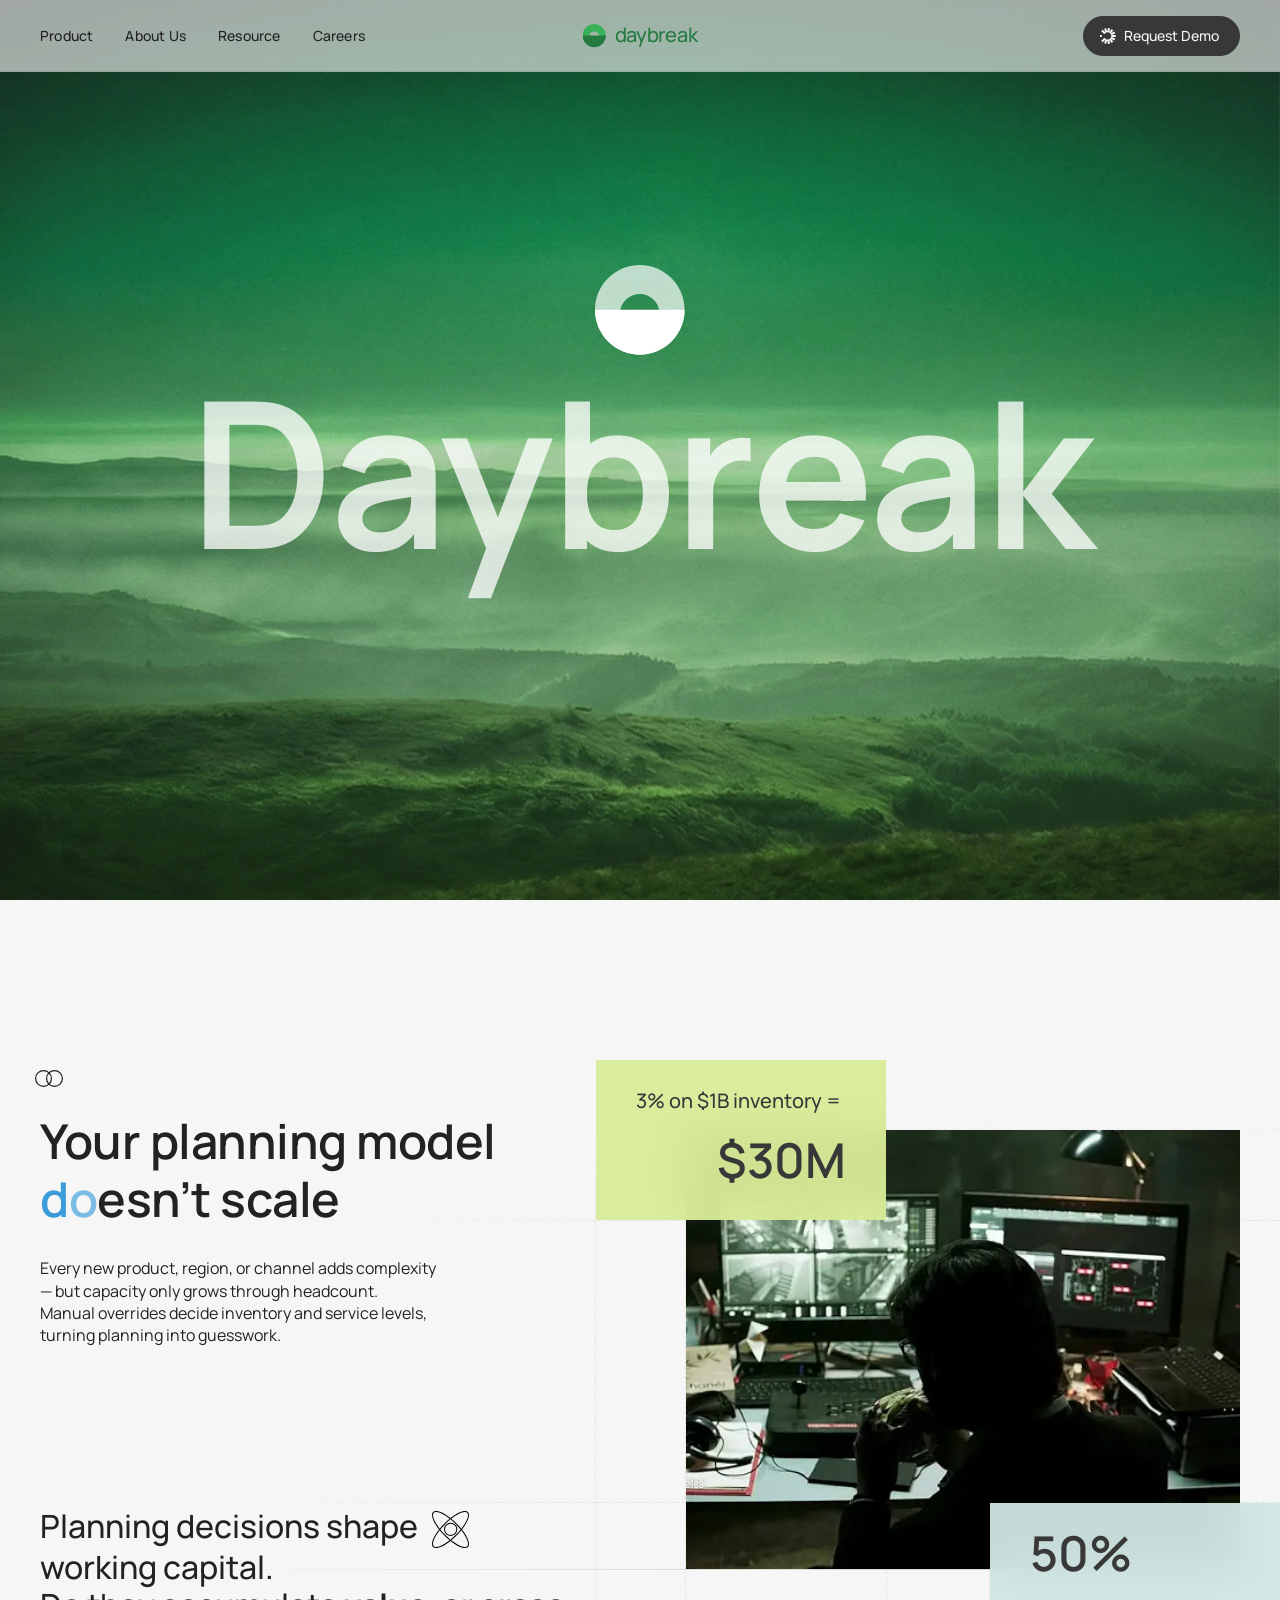
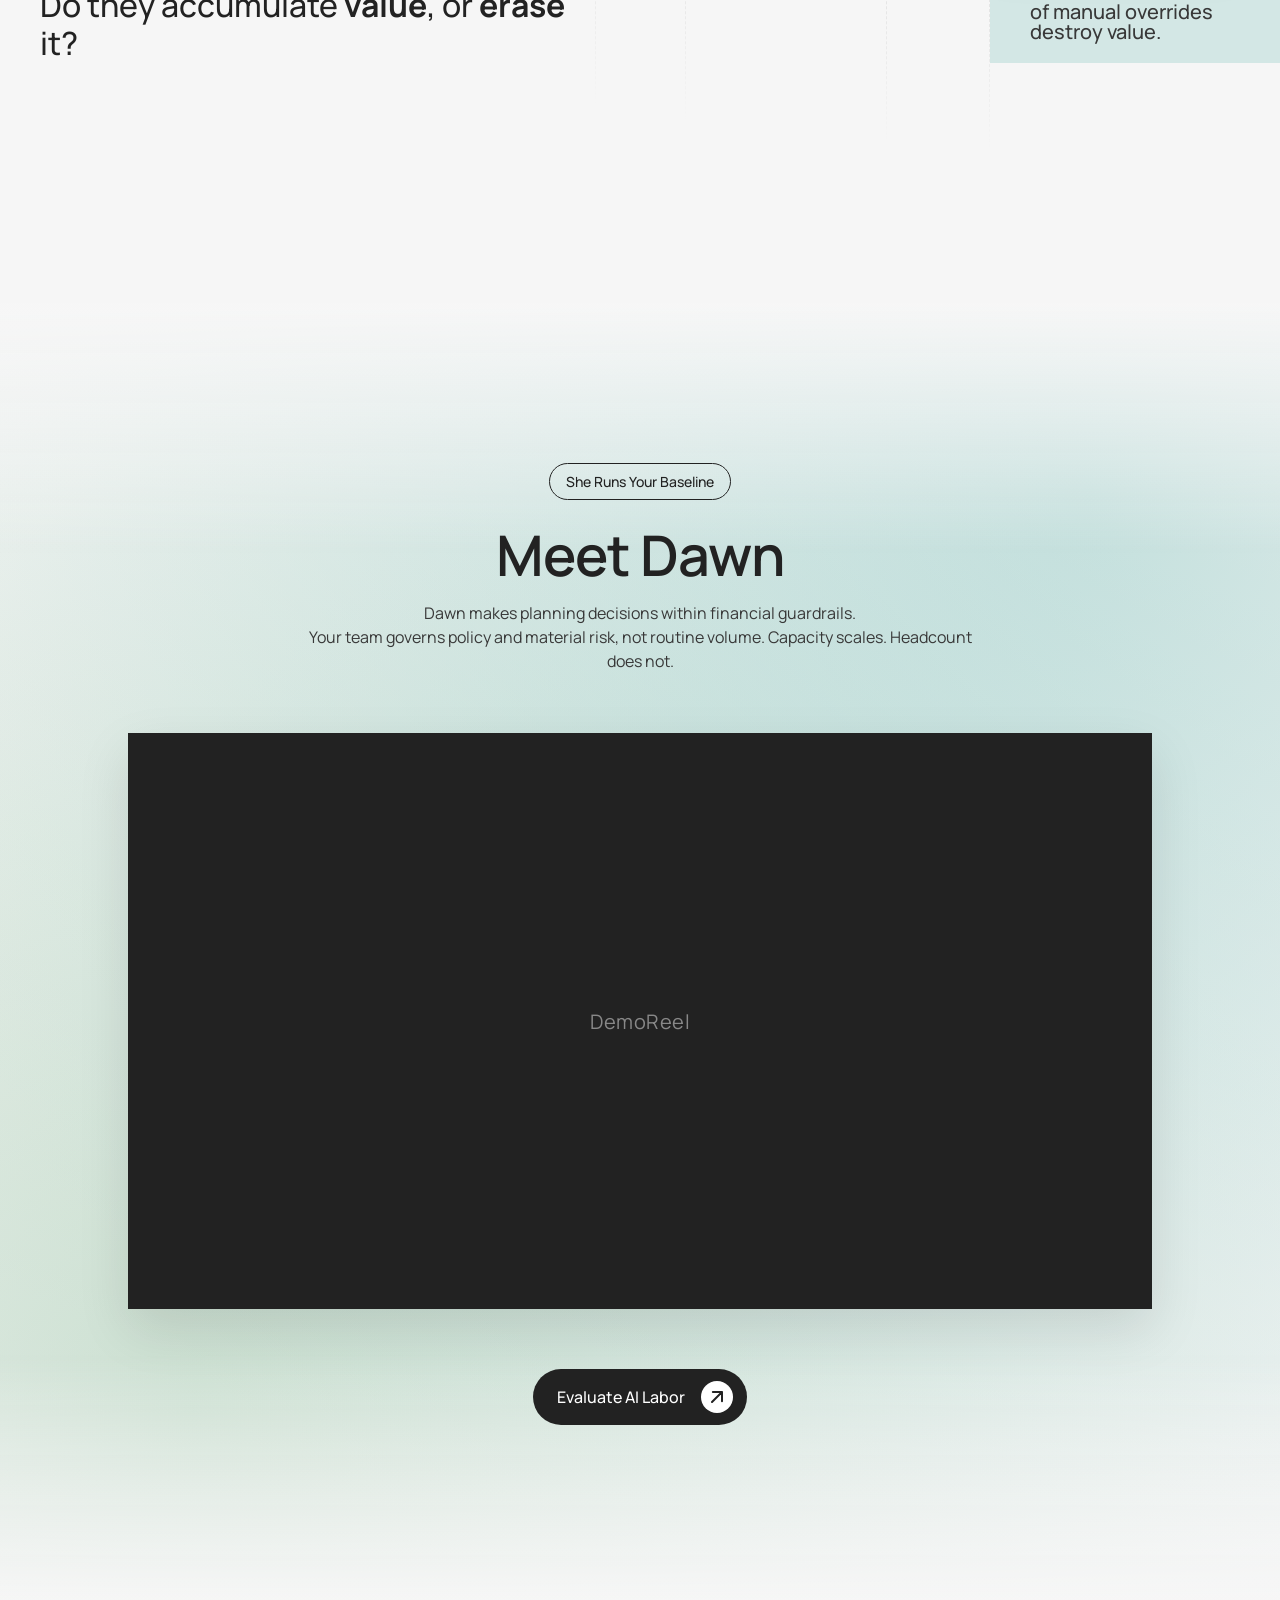
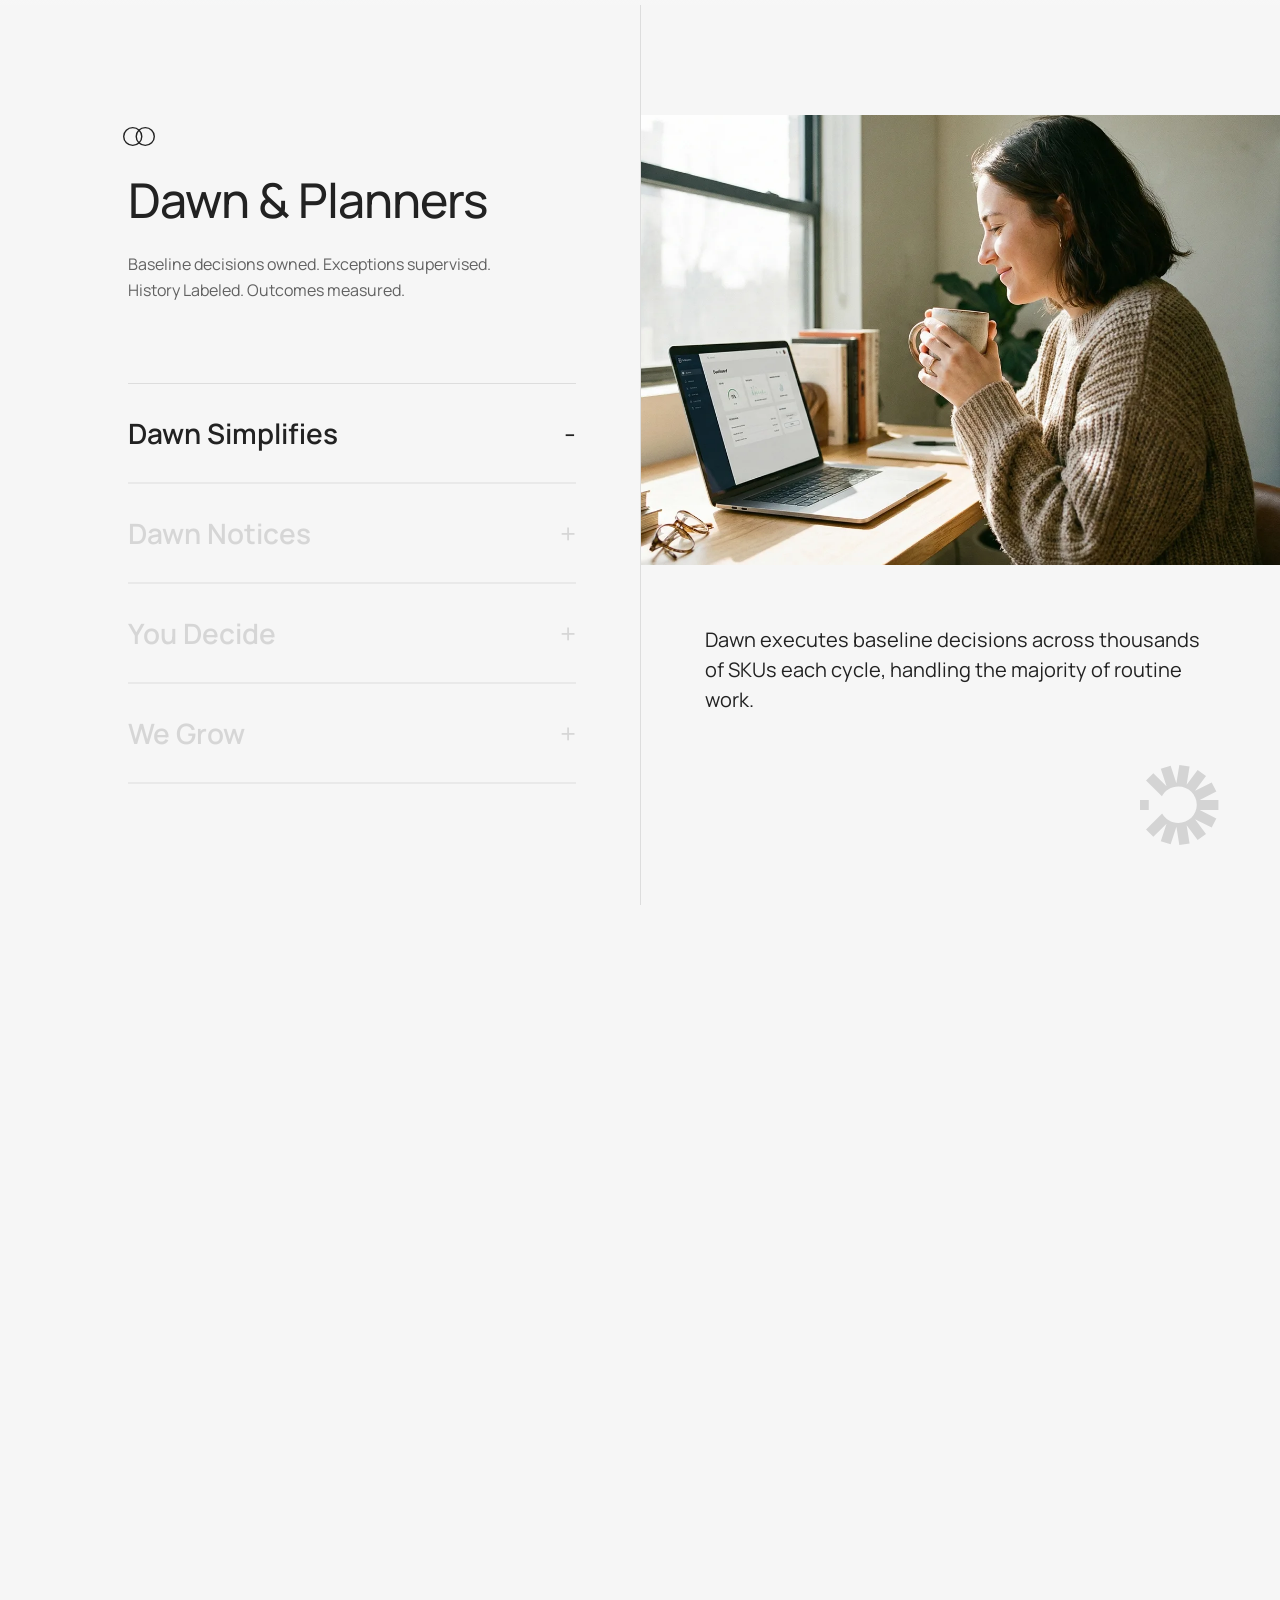
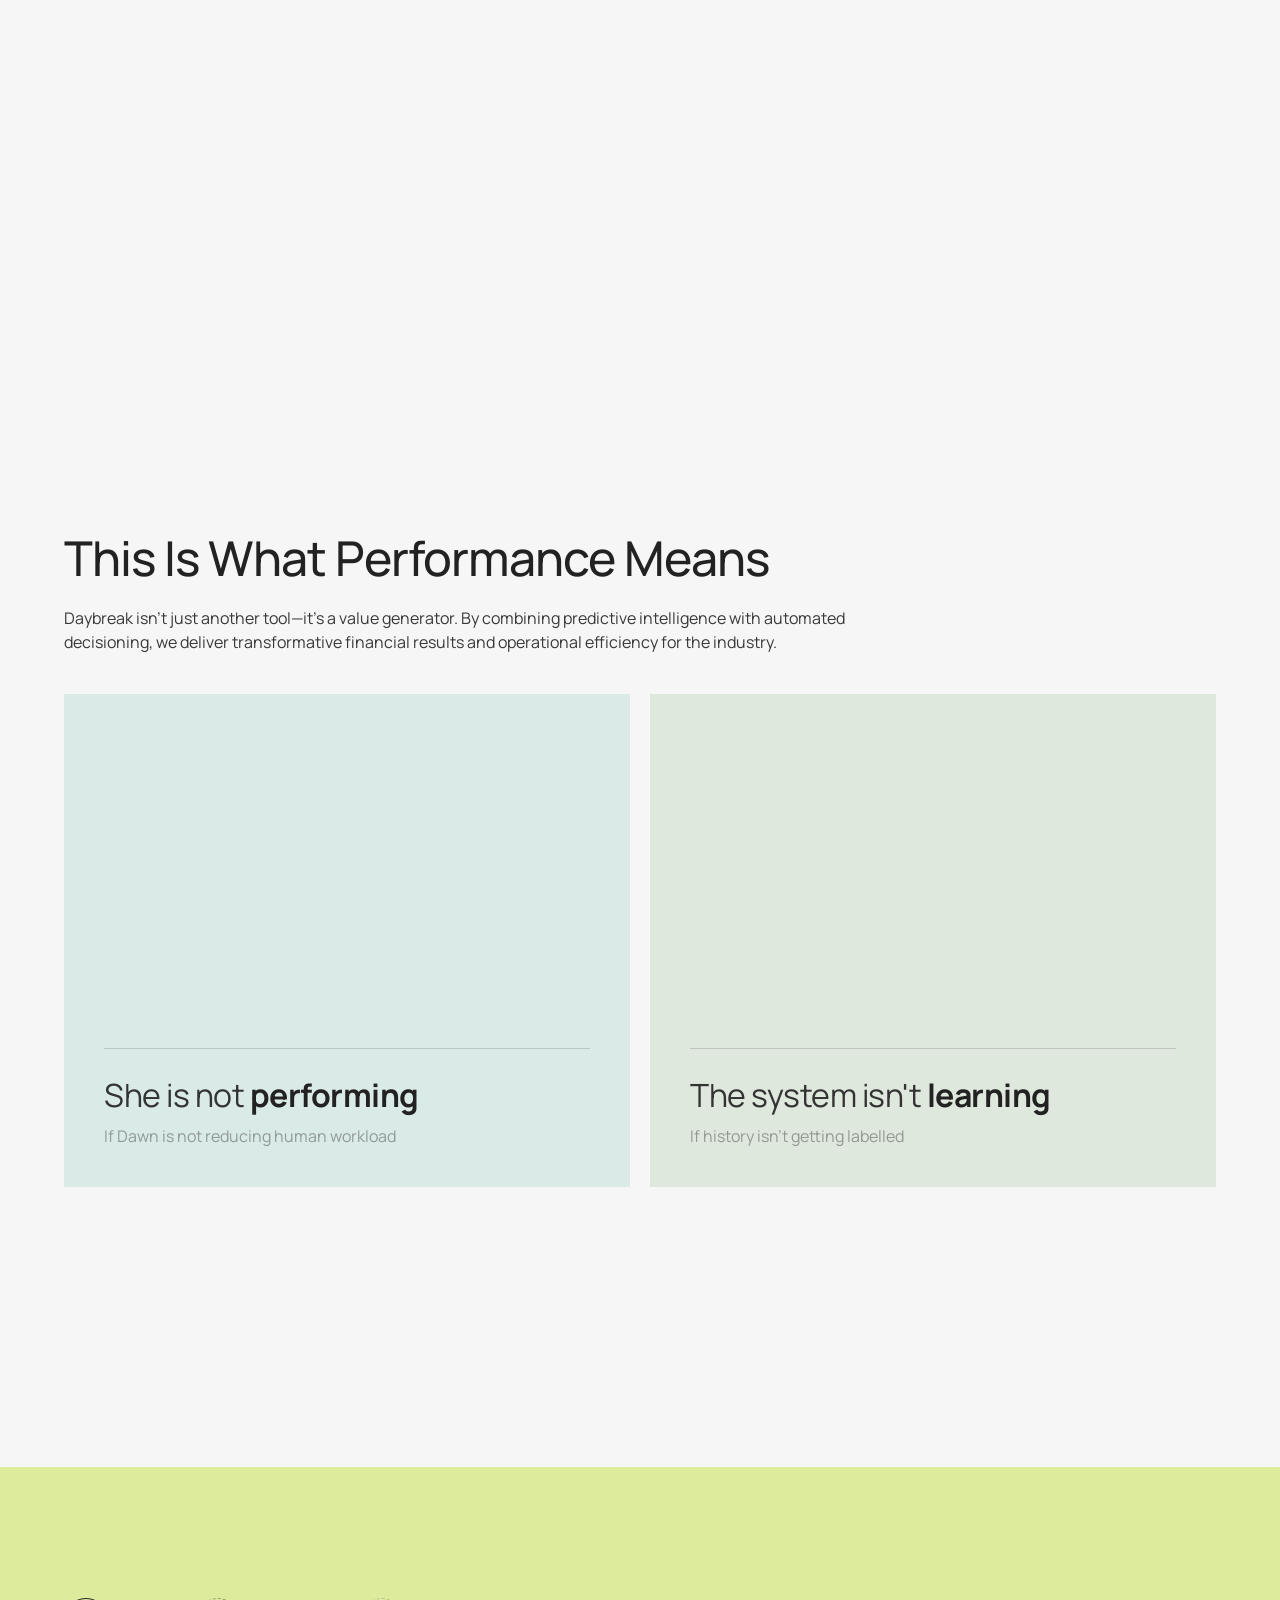
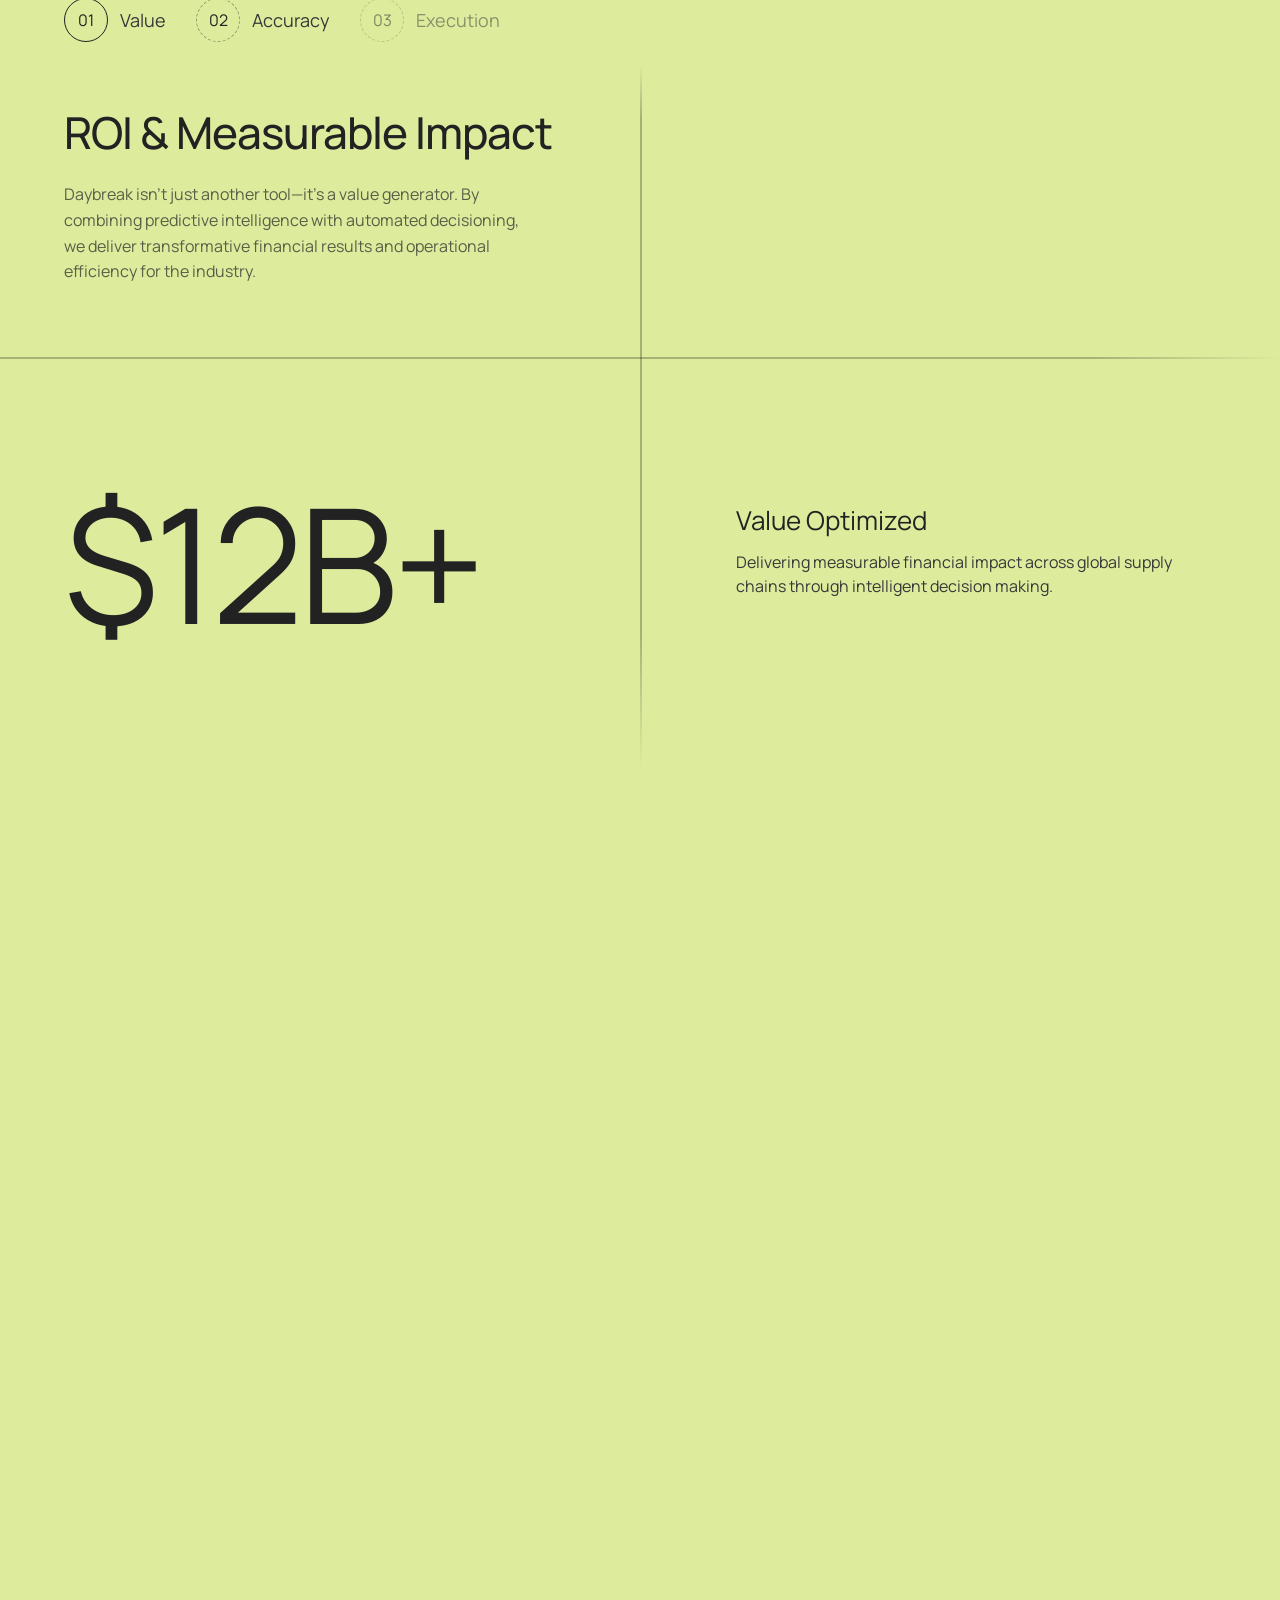
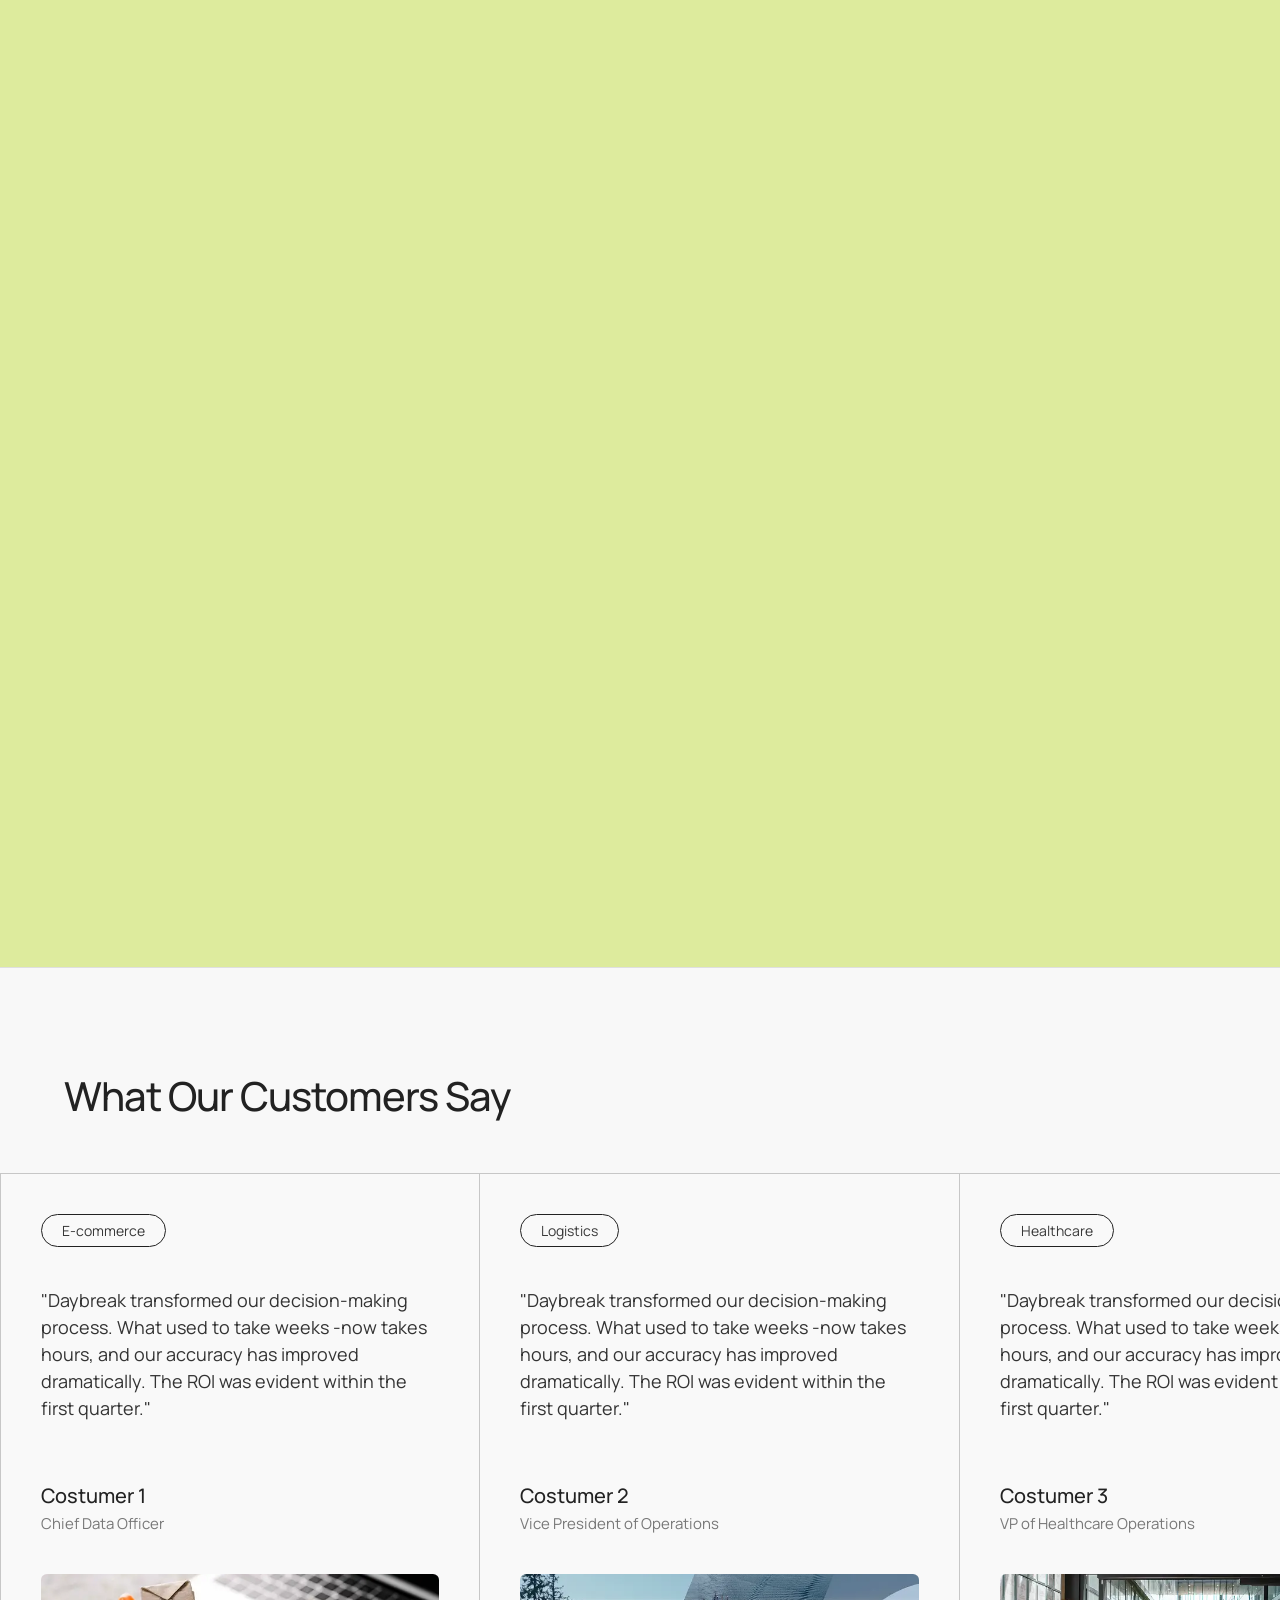
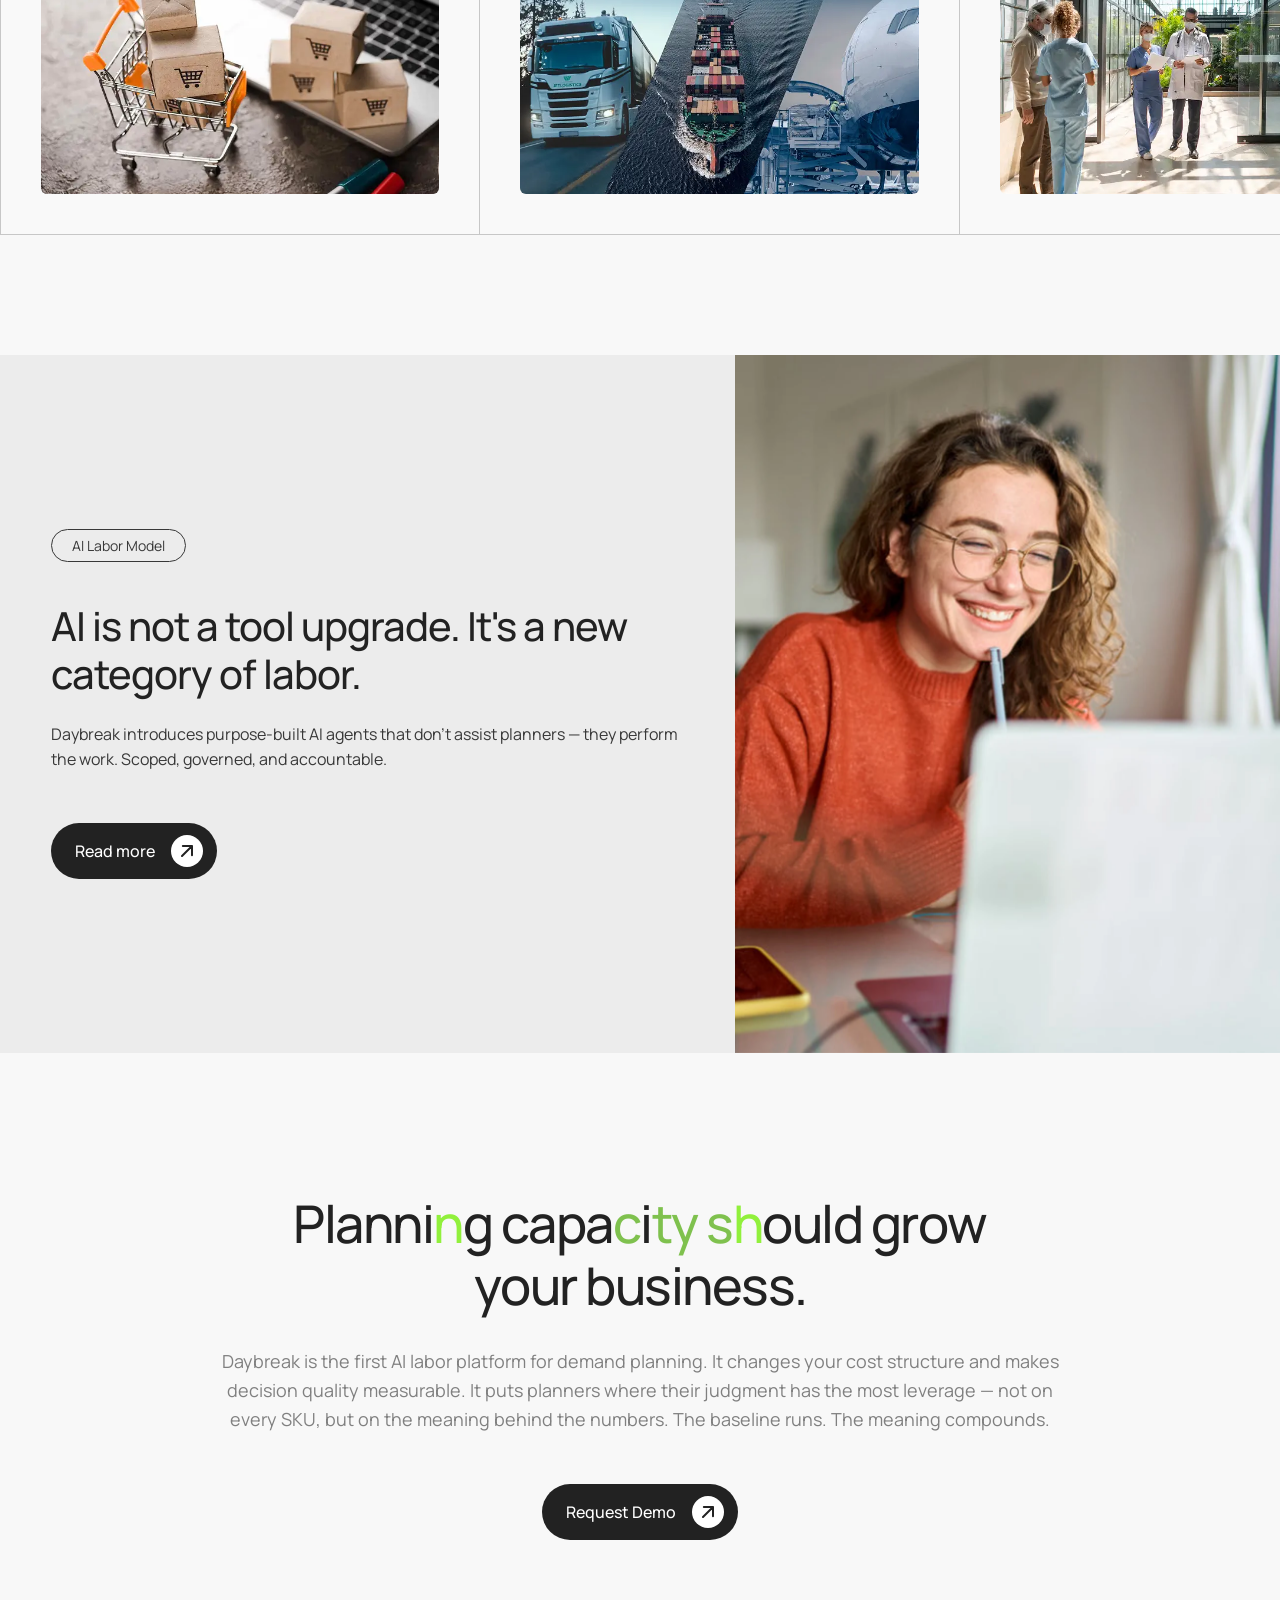
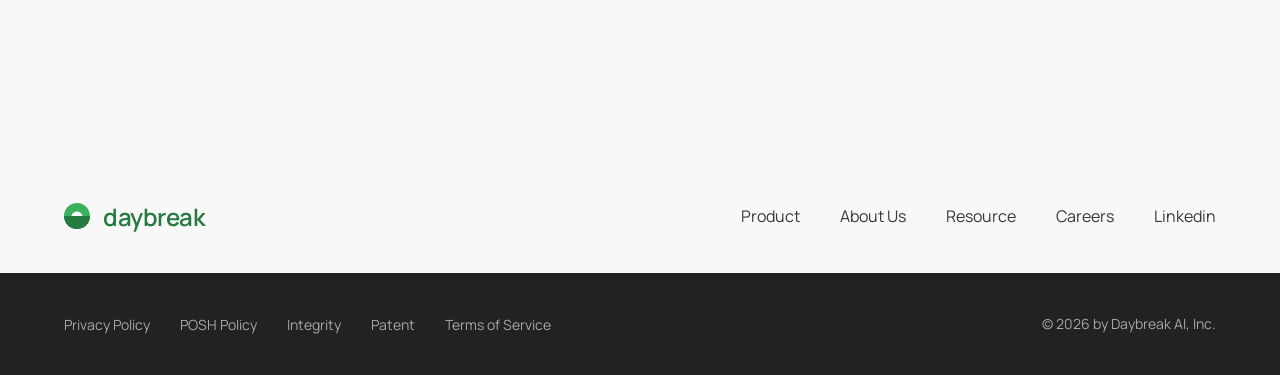
==== commit 34703ae9: "Update navbar responsiveness, embed Google Maps iframe in about page, fix blog image paths, and upda" ====
--- a/index.html
+++ b/index.html
@@ -13,12 +13,54 @@
 
 <body>
     <!-- Navigation Bar -->
-    <nav class="navbar">
+    <nav class="navbar navbar-animated">
         <div class="navbar-left">
-            <a href="#" class="nav-link">PRODUCT</a>
-            <a href="#" class="nav-link">ABOUT US</a>
-            <a href="#" class="nav-link">RESOURCE</a>
-            <a href="#" class="nav-link">CAREERS</a>
+            <a href="product.html" class="nav-link">Product</a>
+            <!-- Dropdown Wrapper for About Us -->
+            <div class="nav-dropdown-wrapper">
+                <a href="vision.html" class="nav-link">About Us</a>
+
+                <!-- The Dropdown Card -->
+                <div class="nav-dropdown">
+                    <!-- Item 1 -->
+                    <a href="vision.html" class="nav-dropdown-item">
+                        <div class="dd-item-header">
+                            Vision & Mission
+                        </div>
+                        <p class="dd-item-desc">Our story, values and what<br>drives us forward</p>
+                    </a>
+                    <!-- Item 2 -->
+                    <a href="about.html" class="nav-dropdown-item">
+                        <div class="dd-item-header">
+                            Our Team
+                        </div>
+                        <p class="dd-item-desc">Meet the operators,<br>technologists and AI leaders</p>
+                    </a>
+                </div>
+            </div>
+
+            <!-- Dropdown Wrapper for Resource -->
+            <div class="nav-dropdown-wrapper">
+                <a href="resource.html" class="nav-link">Resource</a>
+
+                <!-- The Dropdown Card -->
+                <div class="nav-dropdown">
+                    <!-- Item 1 -->
+                    <a href="resource.html" class="nav-dropdown-item">
+                        <div class="dd-item-header">
+                            Blog
+                        </div>
+                        <p class="dd-item-desc">Insights, updates and<br>stories from the Daybreak<br>team</p>
+                    </a>
+                    <!-- Item 2 -->
+                    <a href="ai-labor-model.html" class="nav-dropdown-item">
+                        <div class="dd-item-header">AI Labor Model</div>
+                        <p class="dd-item-desc">How AI and human work come<br>together in our framework</p>
+                    </a>
+                </div>
+            </div>
+
+            <a href="careers.html" class="nav-link">Careers</a>
         </div>
 
         <div class="navbar-center">
@@ -29,7 +71,6 @@
         </div>
 
         <div class="navbar-right">
-            <a href="#" class="btn btn-outline">Contact us</a>
             <a href="#" class="btn btn-solid">
                 <img src="Assets/NavBar/Dawn Logo.svg" alt="Dawn Logo" class="btn-icon">
                 Request Demo
@@ -163,16 +204,16 @@
             </div>
 
             <!-- Bottom Floating CTA -->
-            <button class="md-cta-btn">
-                <span class="md-cta-text">Evaluate AI Labour</span>
-                <span class="md-cta-icon">
-                    <!-- Inline SVG for precise control of the upwards arrow -->
-                    <svg width="24" height="24" viewBox="0 0 24 24" fill="none" xmlns="http://www.w3.org/2000/svg">
-                        <path d="M7 17L17 7M17 7H7M17 7V17" stroke="#222222" stroke-width="2" stroke-linecap="round"
-                            stroke-linejoin="round" />
+            <!-- Bottom Floating CTA -->
+            <a href="#" class="btn-dark" style="margin-top: 60px;">
+                Evaluate AI Labor
+                <span class="btn-arrow-icon">
+                    <svg width="12" height="12" viewBox="0 0 12 12" fill="none" xmlns="http://www.w3.org/2000/svg">
+                        <path d="M1 11L11 1M11 1V10.1667M11 1H1.83333" stroke="#222222" stroke-width="2"
+                            stroke-linecap="round" stroke-linejoin="round" />
                     </svg>
                 </span>
-            </button>
+            </a>
         </div>
     </section>
 
@@ -501,8 +542,8 @@
             <p class="cta-p">Daybreak is the first AI labor platform for demand planning. It changes your cost structure
                 and makes decision quality measurable. It puts planners where their judgment has the most leverage — not
                 on every SKU, but on the meaning behind the numbers. The baseline runs. The meaning compounds.</p>
-            <a href="#" class="btn-dark">
-                Evaluate AI Labor
+            <a href="#" class="btn-dark" id="ctaRequestDemoBtn">
+                Request Demo
                 <span class="btn-arrow-icon">
                     <svg width="12" height="12" viewBox="0 0 12 12" fill="none" xmlns="http://www.w3.org/2000/svg">
                         <path d="M1 11L11 1M11 1V10.1667M11 1H1.83333" stroke="#222222" stroke-width="2"
@@ -522,32 +563,22 @@
             <div class="footer-logo">
                 <svg width="27" height="27" viewBox="0 0 27 27" fill="none" xmlns="http://www.w3.org/2000/svg"
                     class="footer-logo-svg">
-                    <!-- Changed fill to brand green -->
-                    <path opacity="0.9"
+                    <path
                         d="M13.0078 0C20.1919 0 26.0156 5.82367 26.0156 13.0078C26.0156 20.192 20.192 26.0156 13.0078 26.0156C5.82378 26.0155 0 20.1919 0 13.0078C2.10991e-05 5.82376 5.82379 0.0001362 13.0078 0ZM13.0059 8.45801C9.83164 8.45803 7.25805 10.9667 7.25781 14.0615C7.25781 17.1565 9.83149 19.666 13.0059 19.666C16.1802 19.666 18.7539 17.1566 18.7539 14.0615C18.7537 10.9667 16.1801 8.45801 13.0059 8.45801Z"
-                        fill="#3D854F" />
+                        fill="#39B15B" />
                     <path
                         d="M26.0161 13.0081C26.0161 16.458 24.6456 19.7667 22.2061 22.2062C19.7666 24.6456 16.458 26.0161 13.008 26.0161C9.5581 26.0161 6.24945 24.6456 3.80997 22.2062C1.37049 19.7667 5.20928e-07 16.458 0 13.0081L13.008 13.0081L26.0161 13.0081Z"
-                        fill="#296D3A" />
+                        fill="#257A3F" />
                 </svg>
                 <span class="footer-logo-text">daybreak</span>
             </div>
 
             <ul class="footer-nav">
                 <li><a href="#">Product</a></li>
-                <li><a href="#">About Us</a></li>
-                <li><a href="#">Resource</a></li>
-                <li><a href="#">Careers</a></li>
+                <li><a href="vision.html">About Us</a></li>
+                <li><a href="resource.html">Resource</a></li>
+                <li><a href="careers.html">Careers</a></li>
                 <li><a href="#">Linkedin</a></li>
-                <li>
-                    <span class="footer-icon-decoration">
-                        <svg width="20" height="20" viewBox="0 0 24 24" fill="none" stroke="#808080" stroke-width="1.5"
-                            style="transform: translateY(2px);">
-                            <circle cx="8" cy="12" r="5" />
-                            <circle cx="16" cy="12" r="5" />
-                        </svg>
-                    </span>
-                </li>
             </ul>
         </div>
 
@@ -565,6 +596,79 @@
             </div>
         </div>
     </footer>
+
+    <!-- =========================================
+         GLOBAL: Request Demo Modal
+         ========================================= -->
+    <div class="demo-modal-wrapper" id="requestDemoModal">
+        <div class="demo-modal-content">
+            <!-- Left Branding Column -->
+            <div class="modal-brand-col">
+                <div class="modal-logo">
+                    <img src="Assets/NavBar/Daybreak Logo.svg" alt="Daybreak Logo" class="modal-logo-icon">
+                    <span class="modal-logo-text">daybreak</span>
+                </div>
+                <h2 class="modal-h2">See Daybreak<br>in Action</h2>
+                <p class="modal-p">Dawn doesn't displace human authority—she clarifies it. That's the transaction.</p>
+            </div>
+
+            <!-- Right Form Column -->
+            <div class="modal-form-col">
+                <button class="modal-close-btn" id="closeModalBtn" aria-label="Close modal">
+                    <svg width="24" height="24" viewBox="0 0 24 24" fill="none" stroke="#222222" stroke-width="2"
+                        stroke-linecap="round" stroke-linejoin="round">
+                        <line x1="18" y1="6" x2="6" y2="18"></line>
+                        <line x1="6" y1="6" x2="18" y2="18"></line>
+                    </svg>
+                </button>
+
+                <h3 class="form-title">Request a Demo</h3>
+                <form class="demo-form" id="demoForm">
+                    <div class="input-group">
+                        <label for="fullName">Full Name</label>
+                        <input type="text" id="fullName" placeholder="Jane Doe" required>
+                    </div>
+                    <div class="input-group">
+                        <label for="workEmail">Work Email</label>
+                        <input type="email" id="workEmail" placeholder="jane@company.com" required>
+                    </div>
+                    <div class="input-group">
+                        <label for="companyName">Company</label>
+                        <input type="text" id="companyName" placeholder="Acme Corp" required>
+                    </div>
+                    <div class="input-group">
+                        <label for="jobTitle">Job Title</label>
+                        <input type="text" id="jobTitle" placeholder="VP of Operations" required>
+                    </div>
+
+                    <button type="submit" class="btn-dark modal-submit-btn">
+                        Schedule My Demo
+                        <span class="btn-arrow-icon">
+                            <svg width="12" height="12" viewBox="0 0 12 12" fill="none"
+                                xmlns="http://www.w3.org/2000/svg">
+                                <path d="M1 11L11 1M11 1V10.1667M11 1H1.83333" stroke="#222222" stroke-width="2"
+                                    stroke-linecap="round" stroke-linejoin="round" />
+                            </svg>
+                        </span>
+                    </button>
+                </form>
+
+                <!-- Hidden Success State -->
+                <div class="demo-success-msg" id="demoSuccessMsg"
+                    style="display: none; height: 100%; flex-direction: column; justify-content: center; align-items: center; text-align: center;">
+                    <svg width="64" height="64" viewBox="0 0 24 24" fill="none" xmlns="http://www.w3.org/2000/svg"
+                        style="margin-bottom: 24px;">
+                        <circle cx="12" cy="12" r="10" fill="#E8F5E9" />
+                        <path d="M8 12.5L10.5 15L16 9" stroke="#39B15B" stroke-width="2" stroke-linecap="round"
+                            stroke-linejoin="round" />
+                    </svg>
+                    <h3 class="form-title" style="margin-bottom: 12px;">Request Received</h3>
+                    <p class="modal-p" style="color: #666666; max-width: 100%;">Our team will contact you shortly to
+                        schedule your personalized demo.</p>
+                </div>
+            </div>
+        </div>
+    </div>
 
     <!-- Interaction Scripts -->
     <script>
@@ -853,6 +957,105 @@
                 }, 1000); // Change colors every 1 second
             }
 
+            // =========================================
+            // Global Request Demo Modal Logic
+            // =========================================
+            const requestDemoModal = document.getElementById('requestDemoModal');
+            const closeModalBtn = document.getElementById('closeModalBtn');
+            // Select all buttons that should trigger the modal (Navbar solid buttons)
+            const demoTriggerBtns = document.querySelectorAll('.navbar-right .btn-solid');
+
+            if (requestDemoModal && closeModalBtn && demoTriggerBtns.length > 0) {
+                // Open Modal via navbar button
+                demoTriggerBtns.forEach(btn => {
+                    btn.addEventListener('click', (e) => {
+                        e.preventDefault();
+                        requestDemoModal.classList.add('is-open');
+                        document.body.style.overflow = 'hidden';
+                    });
+                });
+
+                // Also open from CTA section button
+                const ctaBtn = document.getElementById('ctaRequestDemoBtn');
+                if (ctaBtn) {
+                    ctaBtn.addEventListener('click', (e) => {
+                        e.preventDefault();
+                        requestDemoModal.classList.add('is-open');
+                        document.body.style.overflow = 'hidden';
+                    });
+                }
+
+                // Close Modal via X Button
+                closeModalBtn.addEventListener('click', () => {
+                    requestDemoModal.classList.remove('is-open');
+                    document.body.style.overflow = ''; // Restore scrolling
+                });
+
+                // Close Modal via clicking the Glassmorphism Backdrop
+                requestDemoModal.addEventListener('click', (e) => {
+                    // Only close if they clicked the wrapper itself, not the content inside
+                    if (e.target === requestDemoModal) {
+                        requestDemoModal.classList.remove('is-open');
+                        document.body.style.overflow = '';
+                    }
+                });
+
+                // Close Modal via ESC key
+                document.addEventListener('keydown', (e) => {
+                    if (e.key === 'Escape' && requestDemoModal.classList.contains('is-open')) {
+                        closeAndResetModal();
+                    }
+                });
+
+                // Handle Form Submission Without Page Reload
+                const demoForm = document.getElementById('demoForm');
+                const demoSuccessMsg = document.getElementById('demoSuccessMsg');
+
+                if (demoForm && demoSuccessMsg) {
+                    demoForm.addEventListener('submit', (e) => {
+                        e.preventDefault(); // Stop the page from reloading
+
+                        // Fake an API call delay for UX
+                        const submitBtn = demoForm.querySelector('button[type="submit"]');
+                        const originalText = submitBtn.innerHTML;
+                        submitBtn.innerHTML = 'Sending...';
+                        submitBtn.style.pointerEvents = 'none';
+
+                        setTimeout(() => {
+                            // Hide the form, show the success message inline
+                            demoForm.style.display = 'none';
+                            demoSuccessMsg.style.display = 'flex';
+
+                            // Reset button state for next time
+                            submitBtn.innerHTML = originalText;
+                            submitBtn.style.pointerEvents = 'auto';
+                            demoForm.reset();
+                        }, 800);
+                    });
+                }
+
+                // Helper to close and reset the modal state entirely
+                function closeAndResetModal() {
+                    requestDemoModal.classList.remove('is-open');
+                    document.body.style.overflow = '';
+
+                    // Delay the DOM reset until after the CSS fade-out transition finishes
+                    setTimeout(() => {
+                        if (demoForm && demoSuccessMsg) {
+                            demoForm.style.display = 'flex';
+                            demoSuccessMsg.style.display = 'none';
+                            demoForm.reset();
+                        }
+                    }, 400);
+                }
+
+                // Refactor existing close listeners to use this helper
+                closeModalBtn.addEventListener('click', closeAndResetModal);
+                requestDemoModal.addEventListener('click', (e) => {
+                    if (e.target === requestDemoModal) closeAndResetModal();
+                });
+            }
+
         });
     </script>
 </body>
--- a/index.css
+++ b/index.css
@@ -92,6 +92,7 @@
   font-weight: 500;
   letter-spacing: -0.3px;
   margin-bottom: 2px;
+  color: #257A3F;
   /* Fine-tune optical alignment */
 }
 
@@ -145,6 +146,93 @@
   color: var(--color-grey-1);
 }
 
+/* --- Dropdown Wrapper --- */
+.nav-dropdown-wrapper {
+  position: relative;
+  display: flex;
+  align-items: center;
+  /* Make sure wrapper has height to prevent hover gap dropping */
+  height: 100%;
+  padding: 10px 0;
+  /* Increase hoverable area to bridge gap to absolute drop-down */
+}
+
+/* --- The Dropdown Card --- */
+.nav-dropdown {
+  position: absolute;
+  top: 100%;
+  /* Position right below the invisible padded bottom of wrapper */
+  left: -20px;
+  /* Align slightly left to match text visually */
+  width: 320px;
+  background-color: #FFFFFF;
+  border-radius: 12px;
+  box-shadow: 0 16px 40px rgba(0, 0, 0, 0.08), 0 4px 12px rgba(0, 0, 0, 0.03);
+  padding: 12px 0;
+  overflow: hidden;
+  z-index: 1000;
+
+  /* Hidden Animation State */
+  opacity: 0;
+  visibility: hidden;
+  transform: translateY(12px);
+  transition: all 0.3s cubic-bezier(0.2, 0.8, 0.2, 1);
+}
+
+/* Trigger the menu on hover of the wrapper (which includes the padded area bridging the gap) */
+.nav-dropdown-wrapper:hover .nav-dropdown {
+  opacity: 1;
+  visibility: visible;
+  transform: translateY(0);
+}
+
+/* --- Dropdown Items --- */
+.nav-dropdown-item {
+  display: block;
+  text-decoration: none;
+  padding: 16px 24px;
+  transition: background-color 0.2s ease;
+  border-bottom: 1px solid #F0F0F0;
+}
+
+.nav-dropdown-item:last-child {
+  border-bottom: none;
+}
+
+.nav-dropdown-item:hover {
+  background-color: #F8FAF8;
+  /* Extremely light green tint on hover */
+}
+
+/* Header Text (e.g., "Blog") */
+.dd-item-header {
+  font-family: 'Manrope', sans-serif;
+  font-size: 18px;
+  font-weight: 500;
+  color: #222222;
+  margin-bottom: 6px;
+  display: flex;
+  align-items: center;
+  gap: 8px;
+  /* Space between dot and text */
+}
+
+/* The small indicator dot */
+.green-dot {
+  flex-shrink: 0;
+  /* Prevent the dot from changing shape */
+}
+
+/* Description Text */
+.dd-item-desc {
+  font-family: 'Manrope', sans-serif;
+  font-size: 14px;
+  line-height: 1.5;
+  color: #888888;
+  margin: 0;
+  font-weight: 400;
+}
+
 /* Navbar Responsiveness */
 @media (max-width: 900px) {
   .navbar-left {
@@ -153,8 +241,9 @@
   }
 
   .navbar-center {
-    /* When left nav is gone, ensure center is explicitly positioned against the left side to avoid weird gaps if desired, or keep centered. Let's keep it centered but ensure no overlap. */
-    left: 40px;
+    /* Make center static so it flows naturally in the flex container. With navbar-left hidden, 
+       justify-content: space-between will place navbar-center on the left and navbar-right on the right. */
+    position: static;
     transform: none;
   }
 }
@@ -164,9 +253,7 @@
     padding: 0 20px;
   }
 
-  .navbar-center {
-    left: 20px;
-  }
+  /* Center alignment is handled by flex layout now, no need to adjust 'left' property */
 
   .navbar-right {
     gap: 8px;
@@ -196,8 +283,26 @@
   /* Prevent horizontal scroll from full-bleed bg */
 }
 
-/* Make nav bar start hidden and animate down */
+/* Make nav bar start hidden and animate down only if it has .navbar-animated */
 .navbar {
+  /* Default: instant appearance on page load */
+  position: fixed;
+  top: 0;
+  width: 100%;
+  z-index: 1000;
+  display: flex;
+  justify-content: space-between;
+  align-items: center;
+  padding: 0 40px;
+  height: 72px;
+  background-color: rgba(255, 255, 255, 0.6);
+  backdrop-filter: blur(12px);
+  -webkit-backdrop-filter: blur(12px);
+  border-bottom: 1px solid rgba(0, 0, 0, 0.05);
+  box-sizing: border-box;
+}
+
+.navbar-animated {
   transform: translateY(-100%);
   animation: navSlideDown 1.2s cubic-bezier(0.2, 0.8, 0.2, 1) forwards;
   animation-delay: 2.0s;
@@ -217,10 +322,10 @@
 /* Hero Section Base */
 .hero-container {
   position: relative;
-  width: 100vw;
+  width: 100%;
   height: 100vh;
-  margin-top: -72px;
-  /* Pull up under the navbar so background covers entire screen */
+  margin-top: 0;
+  /* Navbar is positional, no space displacement */
   display: flex;
   align-items: center;
   justify-content: center;
@@ -270,8 +375,8 @@
   }
 
   100% {
-    clip-path: circle(200% at 50% 50%);
-    /* Arbitrarily large number to guarantee screen fill */
+    clip-path: circle(3000px at 50% 50%);
+    /* Arbitrarily large px number to guarantee screen fill on all displays */
   }
 }
 
@@ -1779,11 +1884,15 @@
 }
 
 .btn-dark:hover {
-  background-color: #444444;
-  /* Slightly lighter black on hover */
-  transform: translateY(-2px);
-}
-
+  background-color: #222222;
+  /* Keep it midnight black to contrast the white icon */
+  transform: translateY(-4px);
+  /* Noticeable float up */
+  box-shadow: 0 10px 20px rgba(0, 0, 0, 0.15);
+  /* Sleek drop shadow */
+}
+
+/* Arrow container styling */
 .btn-arrow-icon {
   display: flex;
   align-items: center;
@@ -1792,12 +1901,23 @@
   height: 32px;
   background-color: #FFFFFF;
   border-radius: 50%;
-  transition: transform 0.3s ease;
+  transition: transform 0.4s cubic-bezier(0.34, 1.56, 0.64, 1), background-color 0.3s ease;
+  /* Bouncy rotation curve */
+}
+
+/* Arrow SVG itself */
+.btn-arrow-icon svg {
+  transition: transform 0.4s cubic-bezier(0.34, 1.56, 0.64, 1);
 }
 
 .btn-dark:hover .btn-arrow-icon {
-  transform: translateX(4px);
-  /* Arrow nudges right */
+  transform: scale(1.15);
+  /* The white circle expands slightly */
+}
+
+.btn-dark:hover .btn-arrow-icon svg {
+  transform: rotate(45deg);
+  /* The black arrow flips 180 degrees inside */
 }
 
 /* Right Image Full Bleed */
@@ -1933,7 +2053,7 @@
   font-family: 'Manrope', sans-serif;
   font-weight: 600;
   font-size: 24px;
-  color: #296D3A;
+  color: #257A3F;
   letter-spacing: -0.5px;
 }
 
@@ -2046,6 +2166,240 @@
 
   .footer-legal {
     flex-wrap: wrap;
-    gap: 16px;
+  }
+}
+
+/* =========================================
+   SECTION: Global Request Demo Modal
+   ========================================= */
+
+/* The Glassmorphism Backdrop Overlay */
+.demo-modal-wrapper {
+  position: fixed;
+  top: 0;
+  left: 0;
+  width: 100vw;
+  height: 100vh;
+  background-color: rgba(20, 20, 20, 0.4);
+  /* Dark atmospheric wash */
+  backdrop-filter: blur(12px);
+  -webkit-backdrop-filter: blur(12px);
+  z-index: 9999;
+  /* Highest priority */
+  display: flex;
+  align-items: center;
+  justify-content: center;
+
+  /* Hidden state defaults */
+  opacity: 0;
+  pointer-events: none;
+  visibility: hidden;
+  transition: opacity 0.4s ease, visibility 0.4s ease;
+}
+
+/* Modal Open State */
+.demo-modal-wrapper.is-open {
+  opacity: 1;
+  pointer-events: auto;
+  visibility: visible;
+}
+
+/* The Modal Card Itself */
+.demo-modal-content {
+  display: flex;
+  width: 90%;
+  max-width: 960px;
+  min-height: 500px;
+  height: auto;
+  background: #FFFFFF;
+  border-radius: 24px;
+  overflow: hidden;
+  /* Clips the inner columns */
+  box-shadow: 0 40px 80px rgba(0, 0, 0, 0.2);
+
+  /* Slide up animation initial state */
+  transform: translateY(20px) scale(0.98);
+  transition: transform 0.5s cubic-bezier(0.16, 1, 0.3, 1);
+}
+
+.demo-modal-wrapper.is-open .demo-modal-content {
+  transform: translateY(0) scale(1);
+}
+
+/* Left Column: Branding */
+.modal-brand-col {
+  flex: 1;
+  background-color: #1A1A1A;
+  /* Premium Dark */
+  color: #FFFFFF;
+  padding: 60px;
+  display: flex;
+  flex-direction: column;
+  justify-content: space-between;
+}
+
+.modal-logo {
+  display: flex;
+  align-items: center;
+  gap: 12px;
+}
+
+.modal-logo-icon {
+  width: 32px;
+  height: 32px;
+}
+
+.modal-logo-text {
+  font-family: 'Manrope', sans-serif;
+  font-weight: 700;
+  font-size: 24px;
+  letter-spacing: -1px;
+  color: #257A3F;
+}
+
+.modal-h2 {
+  font-family: 'Manrope', sans-serif;
+  font-size: 48px;
+  font-weight: 600;
+  line-height: 1.1;
+  letter-spacing: -1.5px;
+  margin: 40px 0 20px 0;
+}
+
+.modal-p {
+  font-family: 'Manrope', sans-serif;
+  font-size: 18px;
+  font-weight: 400;
+  color: #A0A0A0;
+  /* Subtle grey text */
+  line-height: 1.5;
+  max-width: 300px;
+}
+
+/* Right Column: Form */
+.modal-form-col {
+  flex: 1.2;
+  background-color: #FFFFFF;
+  padding: 60px;
+  position: relative;
+  /* For absolutely positioning the close button */
+  display: flex;
+  flex-direction: column;
+}
+
+/* Minimalist Close Button */
+.modal-close-btn {
+  position: absolute;
+  top: 30px;
+  right: 30px;
+  background: none;
+  border: none;
+  cursor: pointer;
+  padding: 8px;
+  border-radius: 50%;
+  border: 1px solid transparent;
+  transition: all 0.2s ease;
+  display: flex;
+  align-items: center;
+  justify-content: center;
+}
+
+.modal-close-btn:hover {
+  background-color: #F5F5F5;
+  border-color: #E0E0E0;
+  transform: rotate(90deg);
+  /* Playful spin on X */
+}
+
+.form-title {
+  font-family: 'Manrope', sans-serif;
+  font-size: 32px;
+  font-weight: 600;
+  color: #222222;
+  margin: 0 0 40px 0;
+  letter-spacing: -1px;
+}
+
+/* Form Styles */
+.demo-form {
+  display: flex;
+  flex-direction: column;
+  gap: 24px;
+}
+
+.input-group {
+  display: flex;
+  flex-direction: column;
+  gap: 8px;
+}
+
+.input-group label {
+  font-family: 'Manrope', sans-serif;
+  font-size: 13px;
+  font-weight: 600;
+  color: #666666;
+  text-transform: uppercase;
+  letter-spacing: 0.5px;
+}
+
+.input-group input {
+  font-family: 'Manrope', sans-serif;
+  font-size: 16px;
+  color: #222222;
+  padding: 12px 0;
+  border: none;
+  border-bottom: 2px solid #EAEAEA;
+  background: transparent;
+  border-radius: 0;
+  transition: border-color 0.3s ease;
+}
+
+.input-group input::placeholder {
+  color: #CCCCCC;
+}
+
+.input-group input:focus {
+  outline: none;
+  border-bottom-color: #39B15B;
+  /* Daybreak Green highlight */
+}
+
+.modal-submit-btn {
+  margin-top: 16px;
+  align-self: flex-start;
+  /* Additional overrides if necessary, but it mostly inherits .btn-dark */
+}
+
+/* Responsive constraints */
+@media (max-width: 900px) {
+  .demo-modal-content {
+    flex-direction: column;
+    height: 90vh;
+    /* Fill vertical space */
+    overflow-y: auto;
+    /* Allow scrolling on short screens */
+  }
+
+  .modal-brand-col {
+    padding: 40px;
+    flex: none;
+    /* Auto height based on content */
+  }
+
+  .modal-form-col {
+    padding: 40px;
+    flex: none;
+  }
+}
+
+@media (max-width: 600px) {
+
+  .modal-brand-col,
+  .modal-form-col {
+    padding: 30px 20px;
+  }
+
+  .modal-h2 {
+    font-size: 36px;
   }
 }
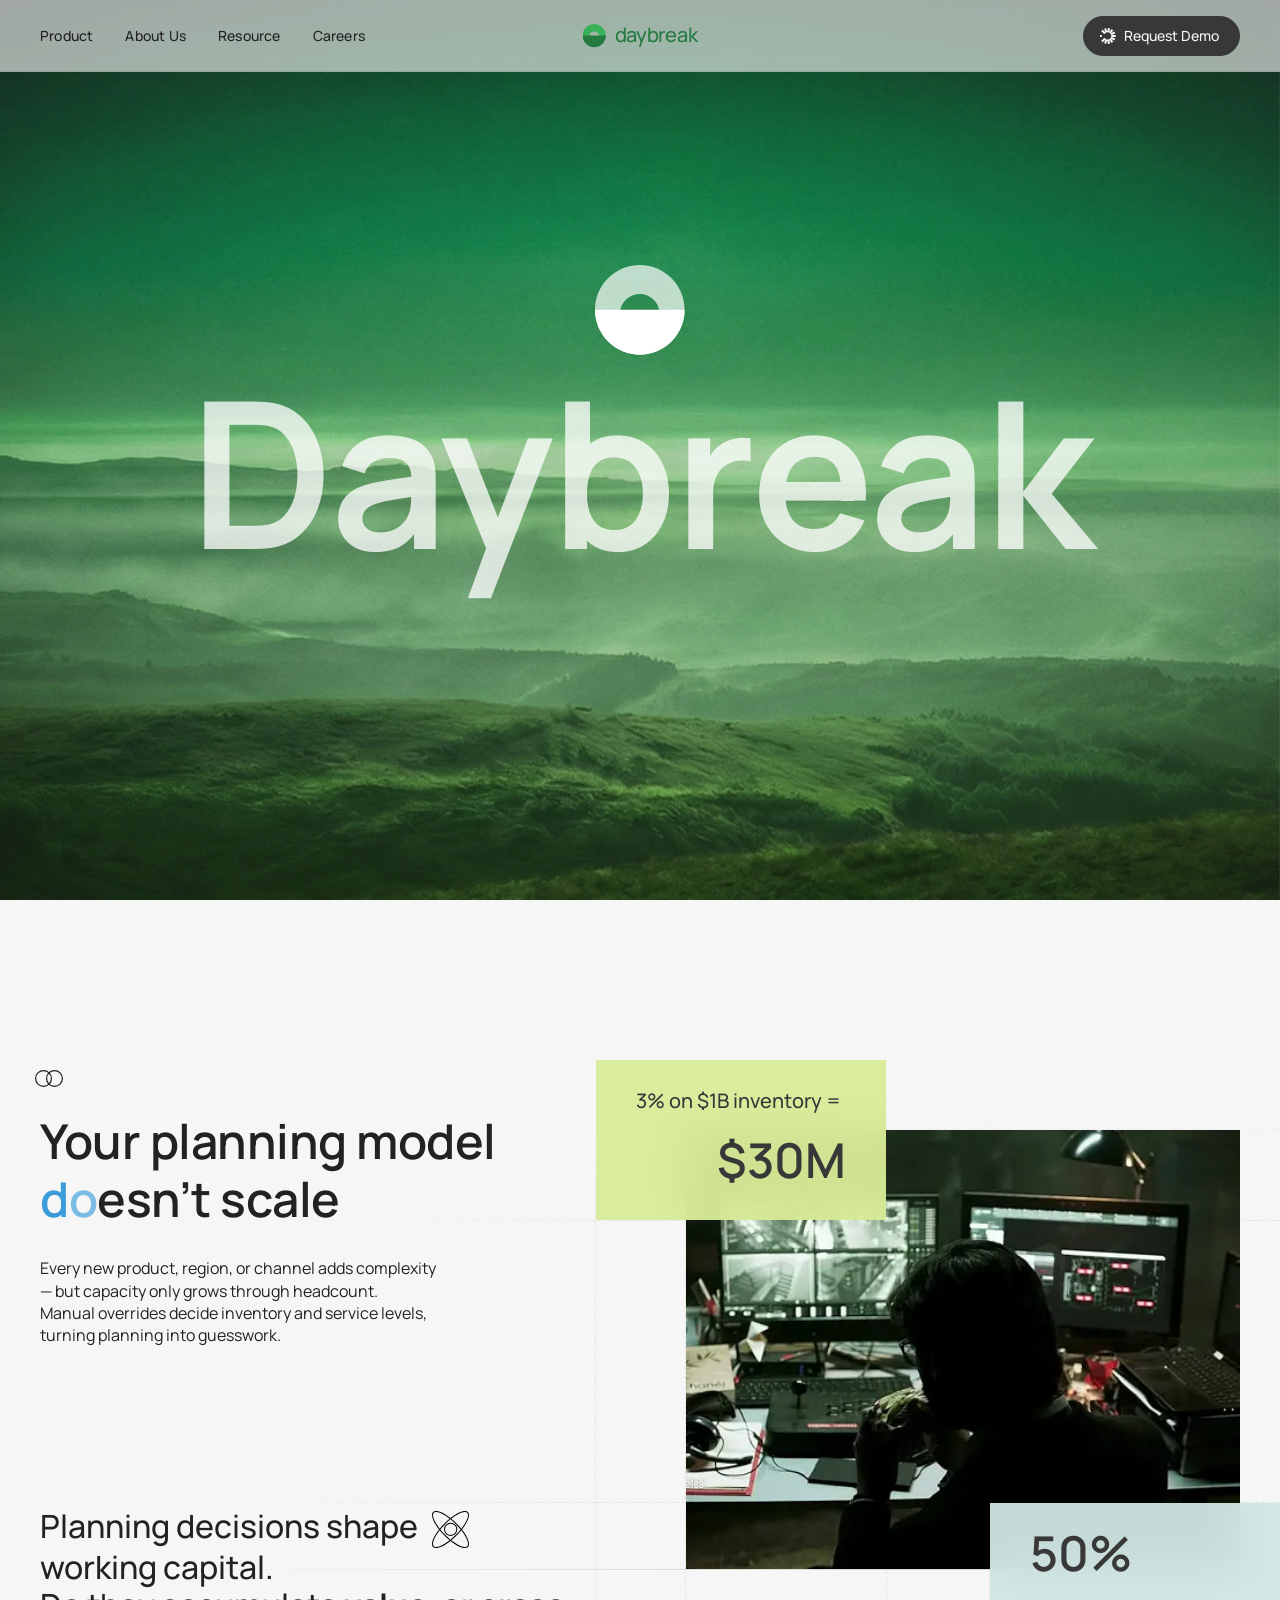
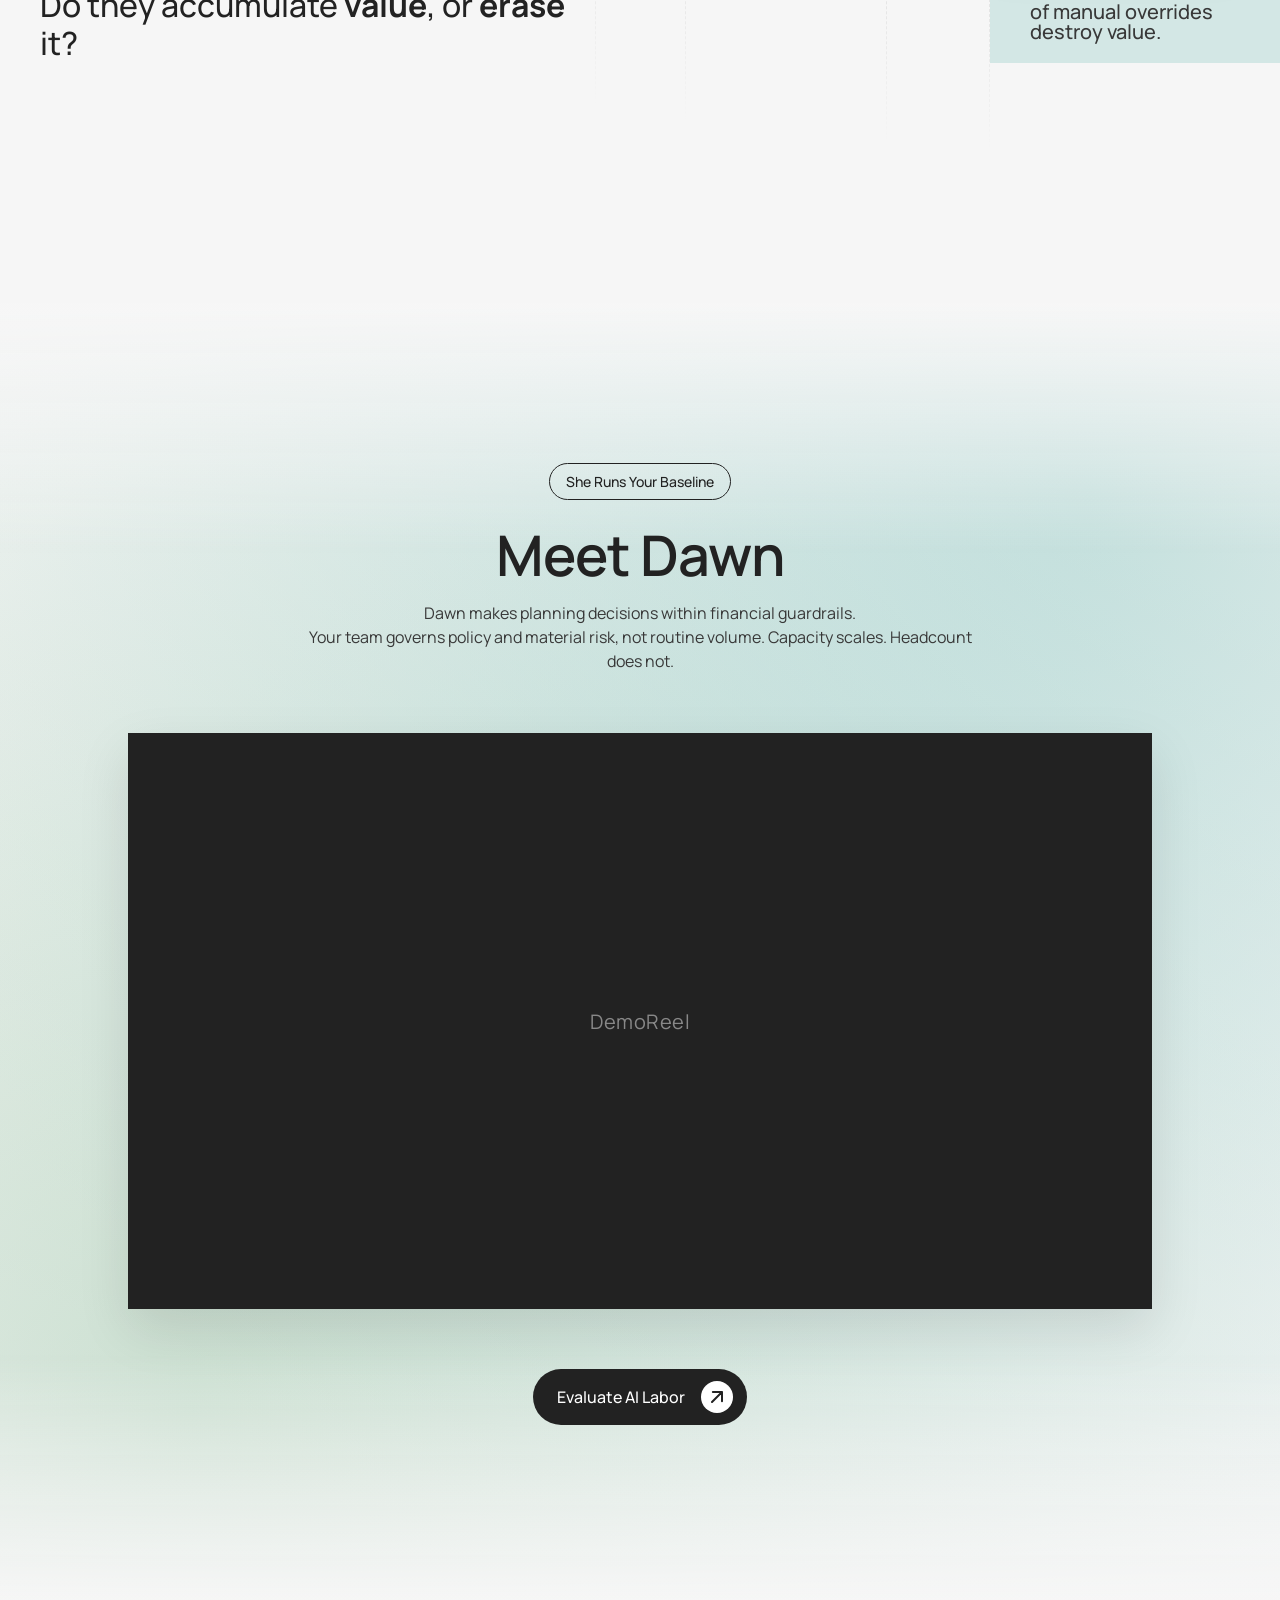
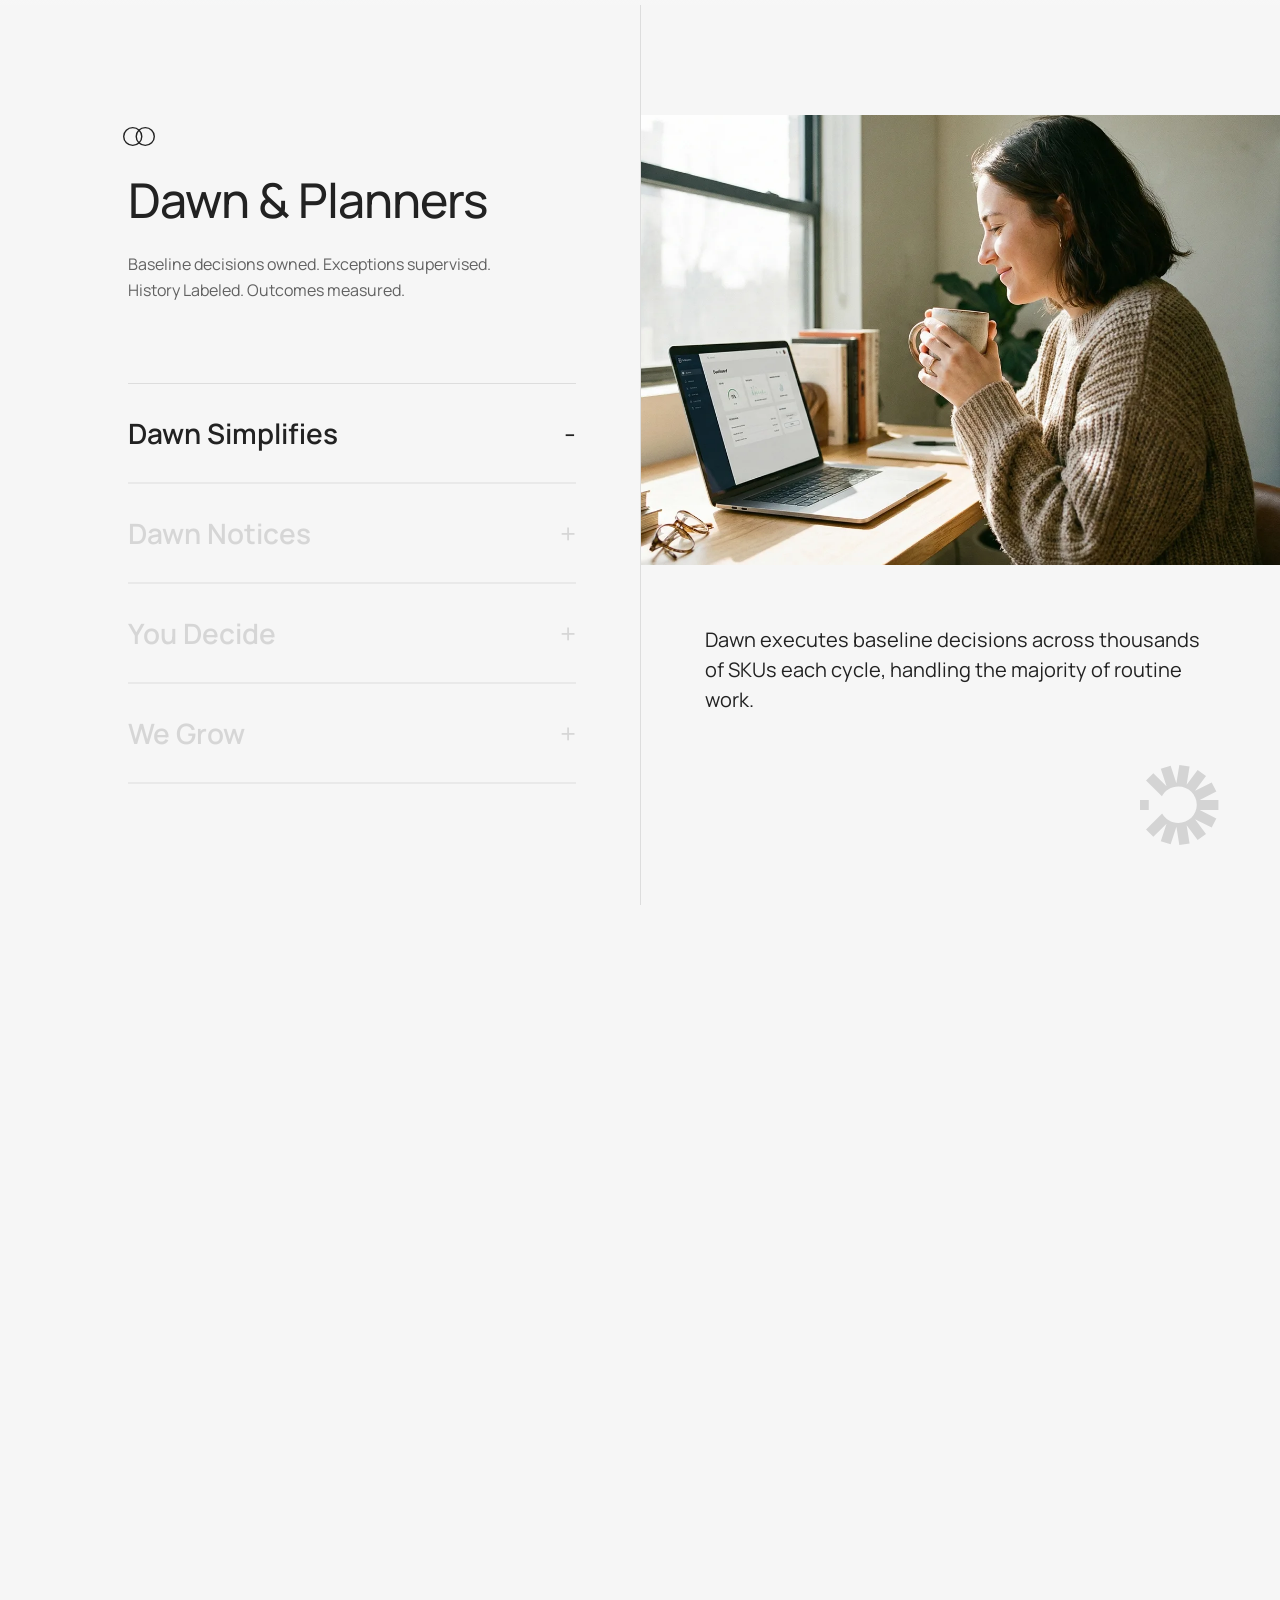
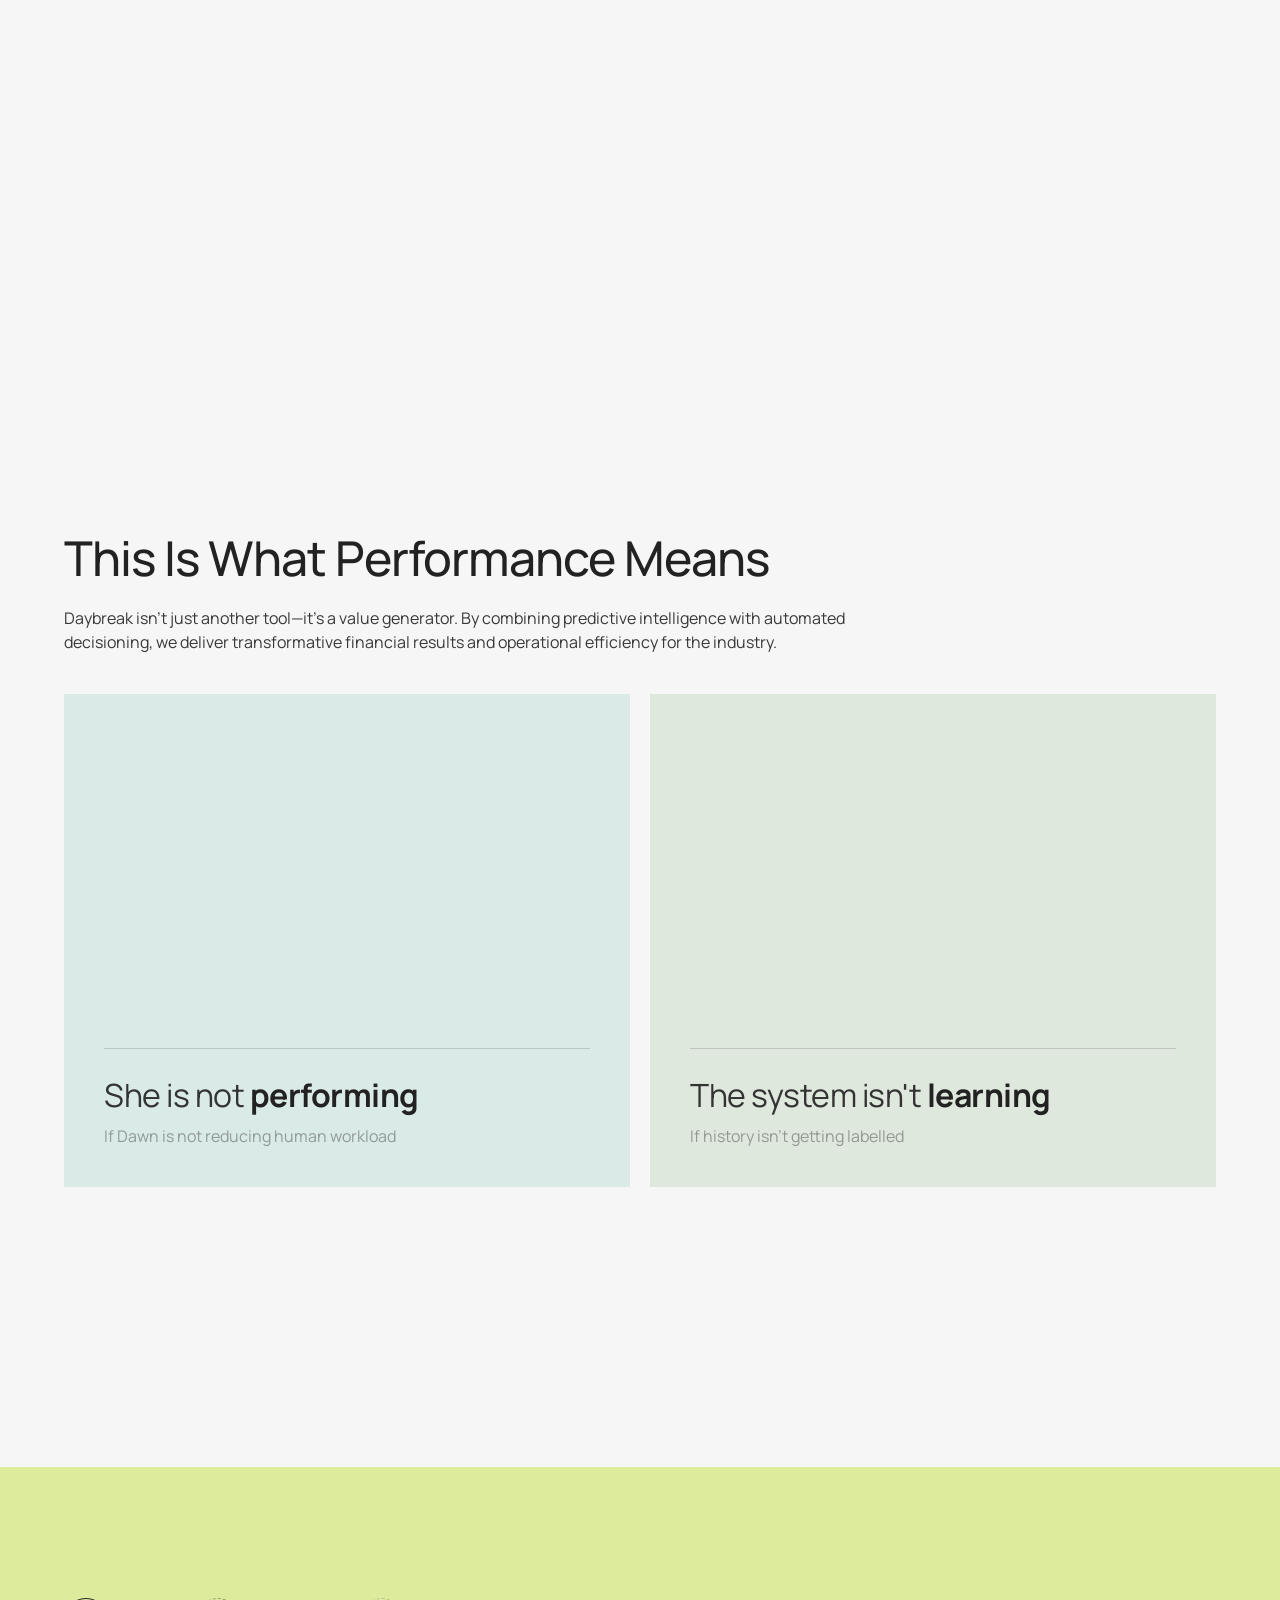
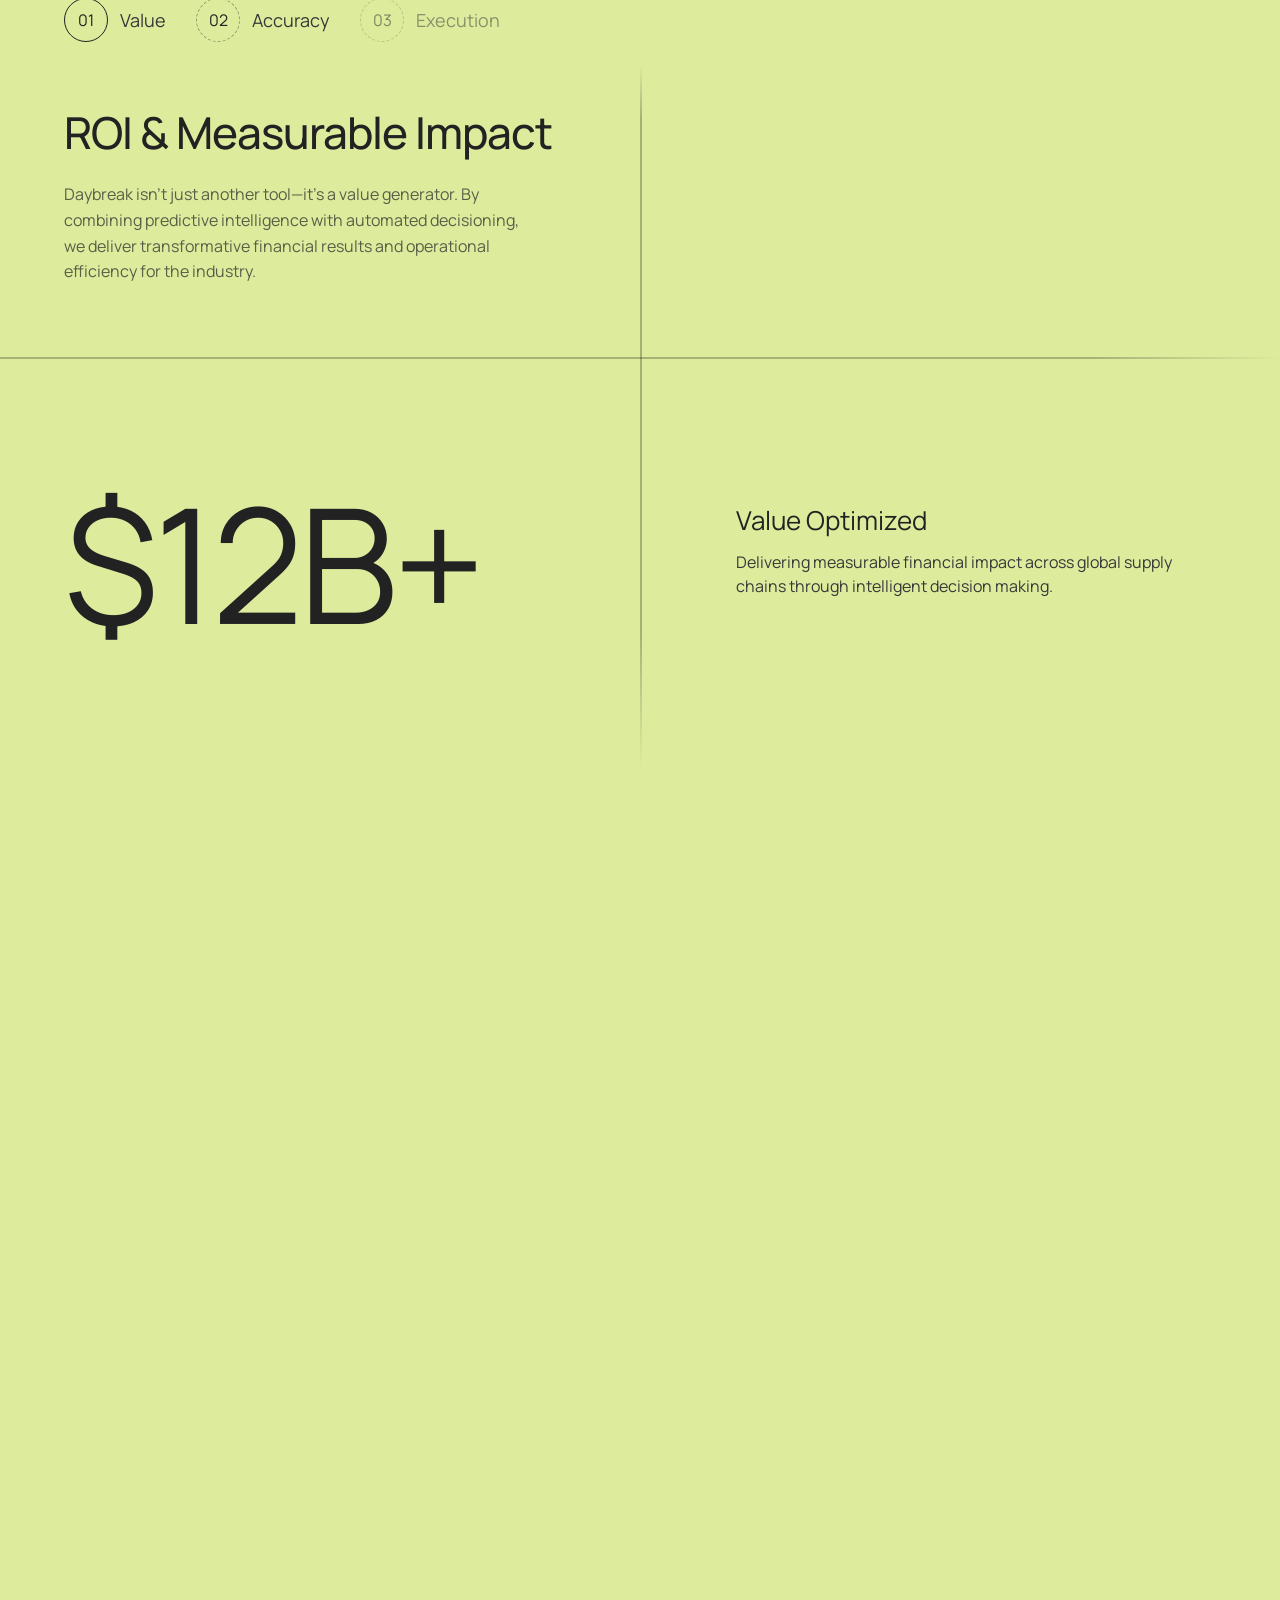
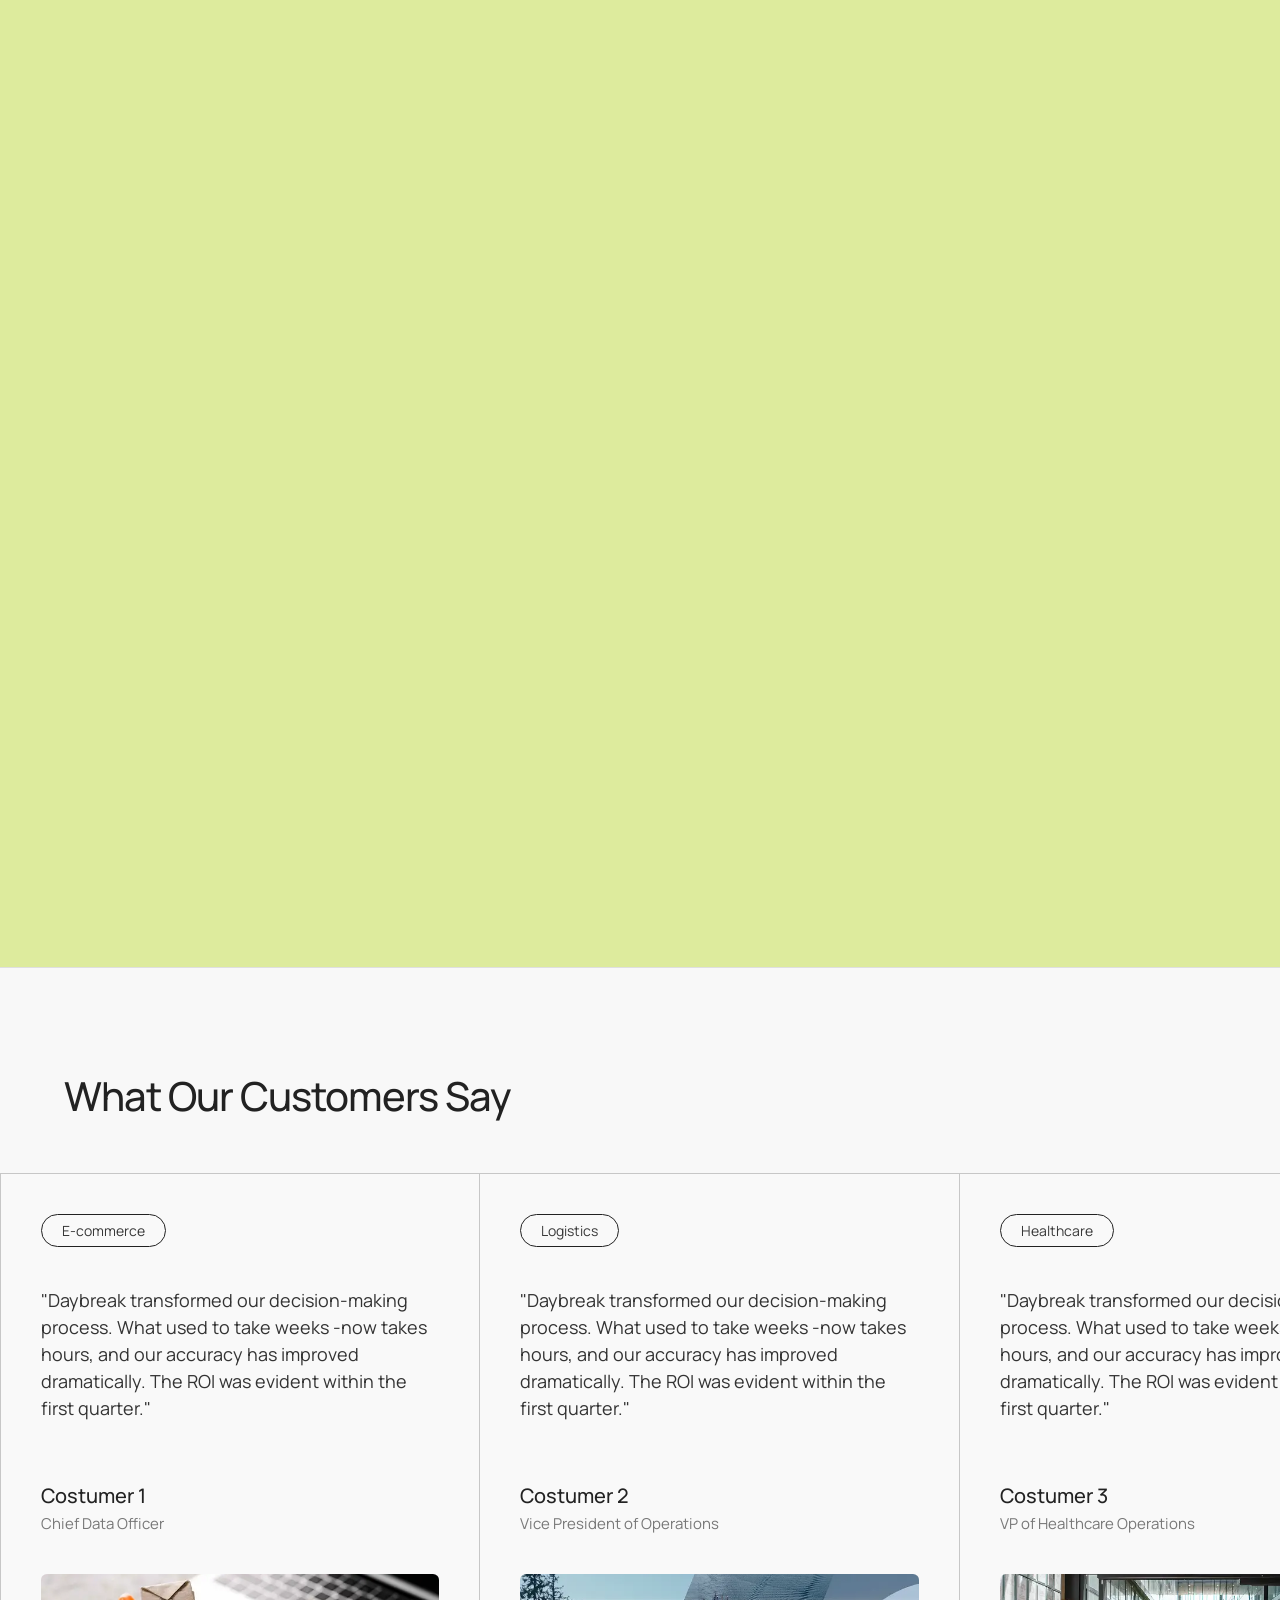
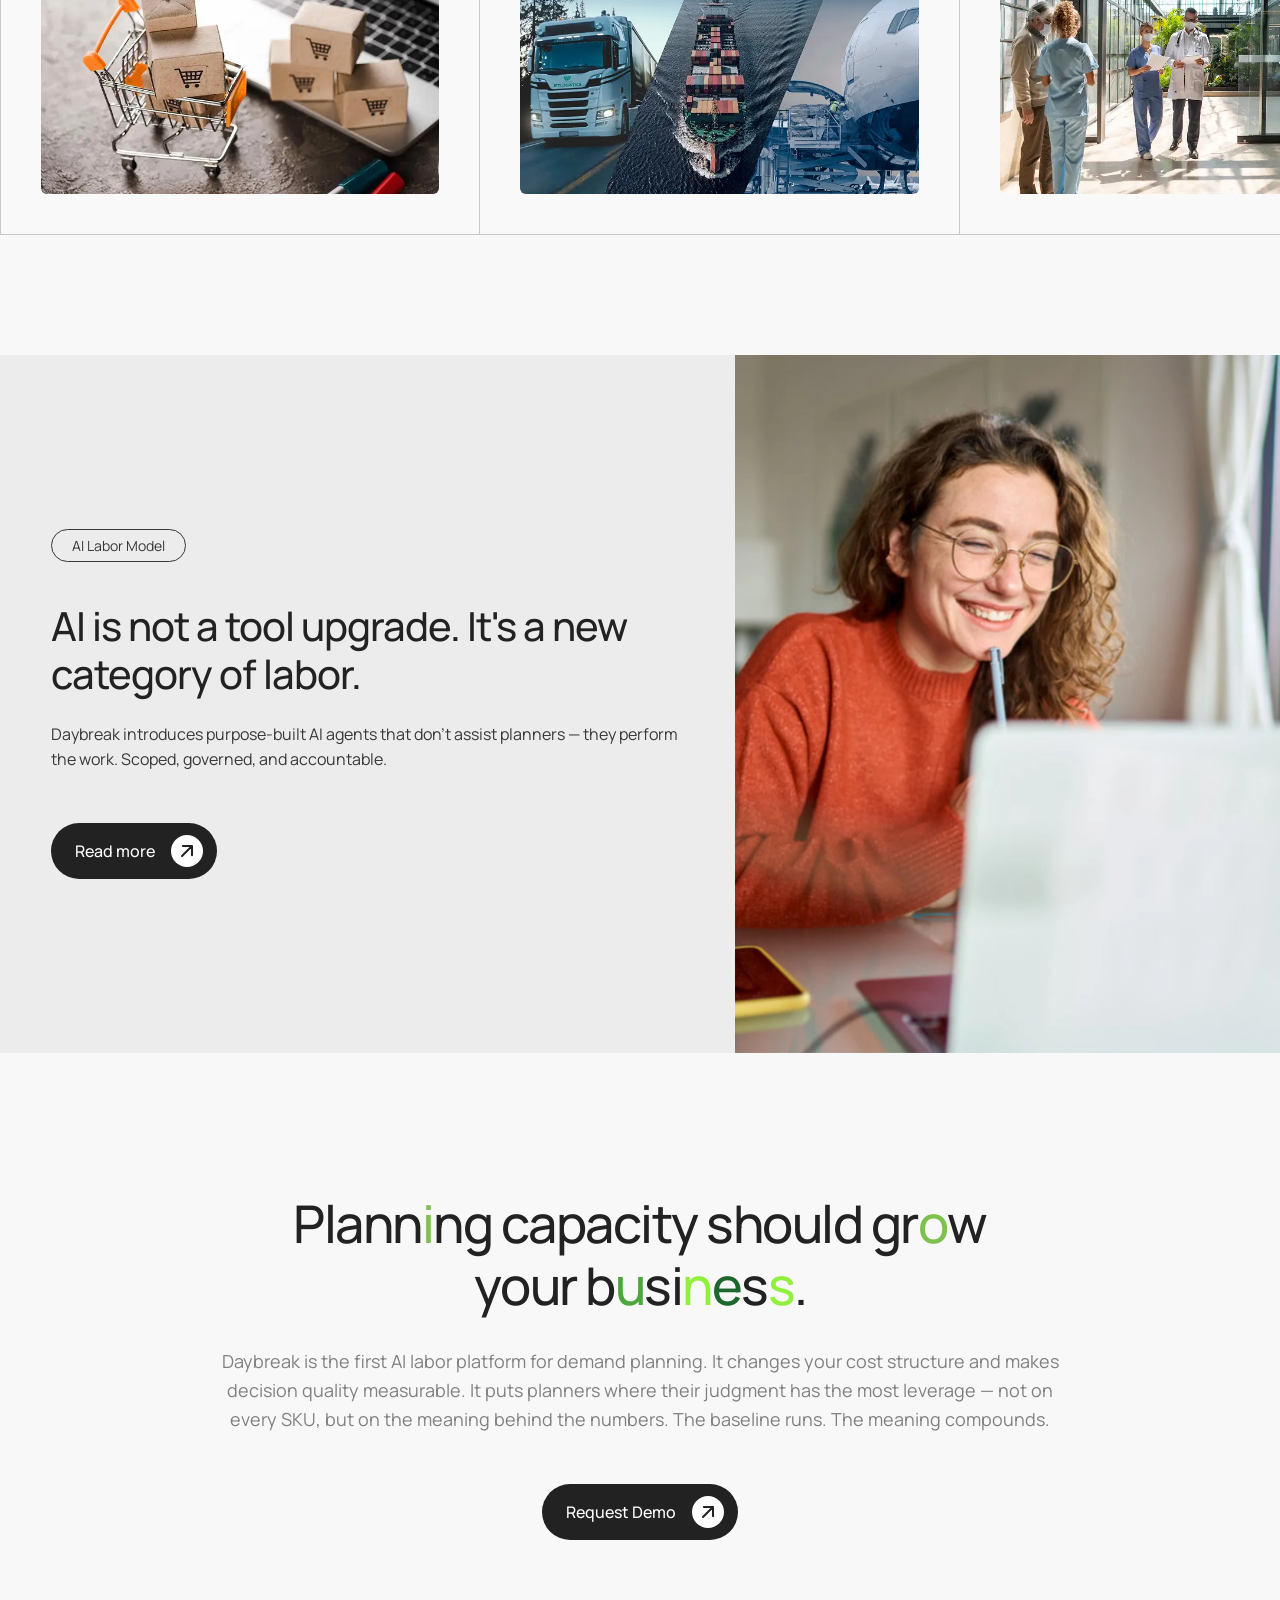
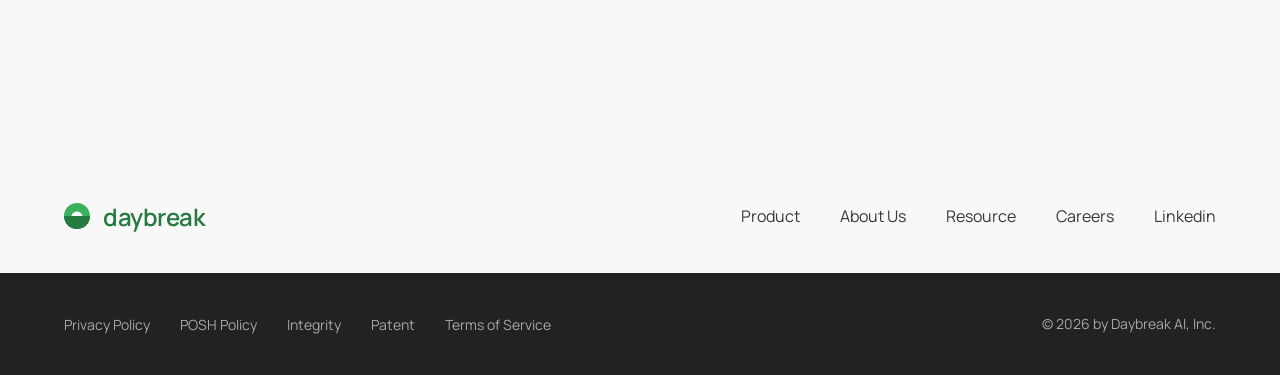
==== commit c41d6a2a: "Fix footer Product link and update FAQ gear icon color" ====
--- a/index.html
+++ b/index.html
@@ -574,7 +574,7 @@
             </div>
 
             <ul class="footer-nav">
-                <li><a href="#">Product</a></li>
+                <li><a href="product.html">Product</a></li>
                 <li><a href="vision.html">About Us</a></li>
                 <li><a href="resource.html">Resource</a></li>
                 <li><a href="careers.html">Careers</a></li>
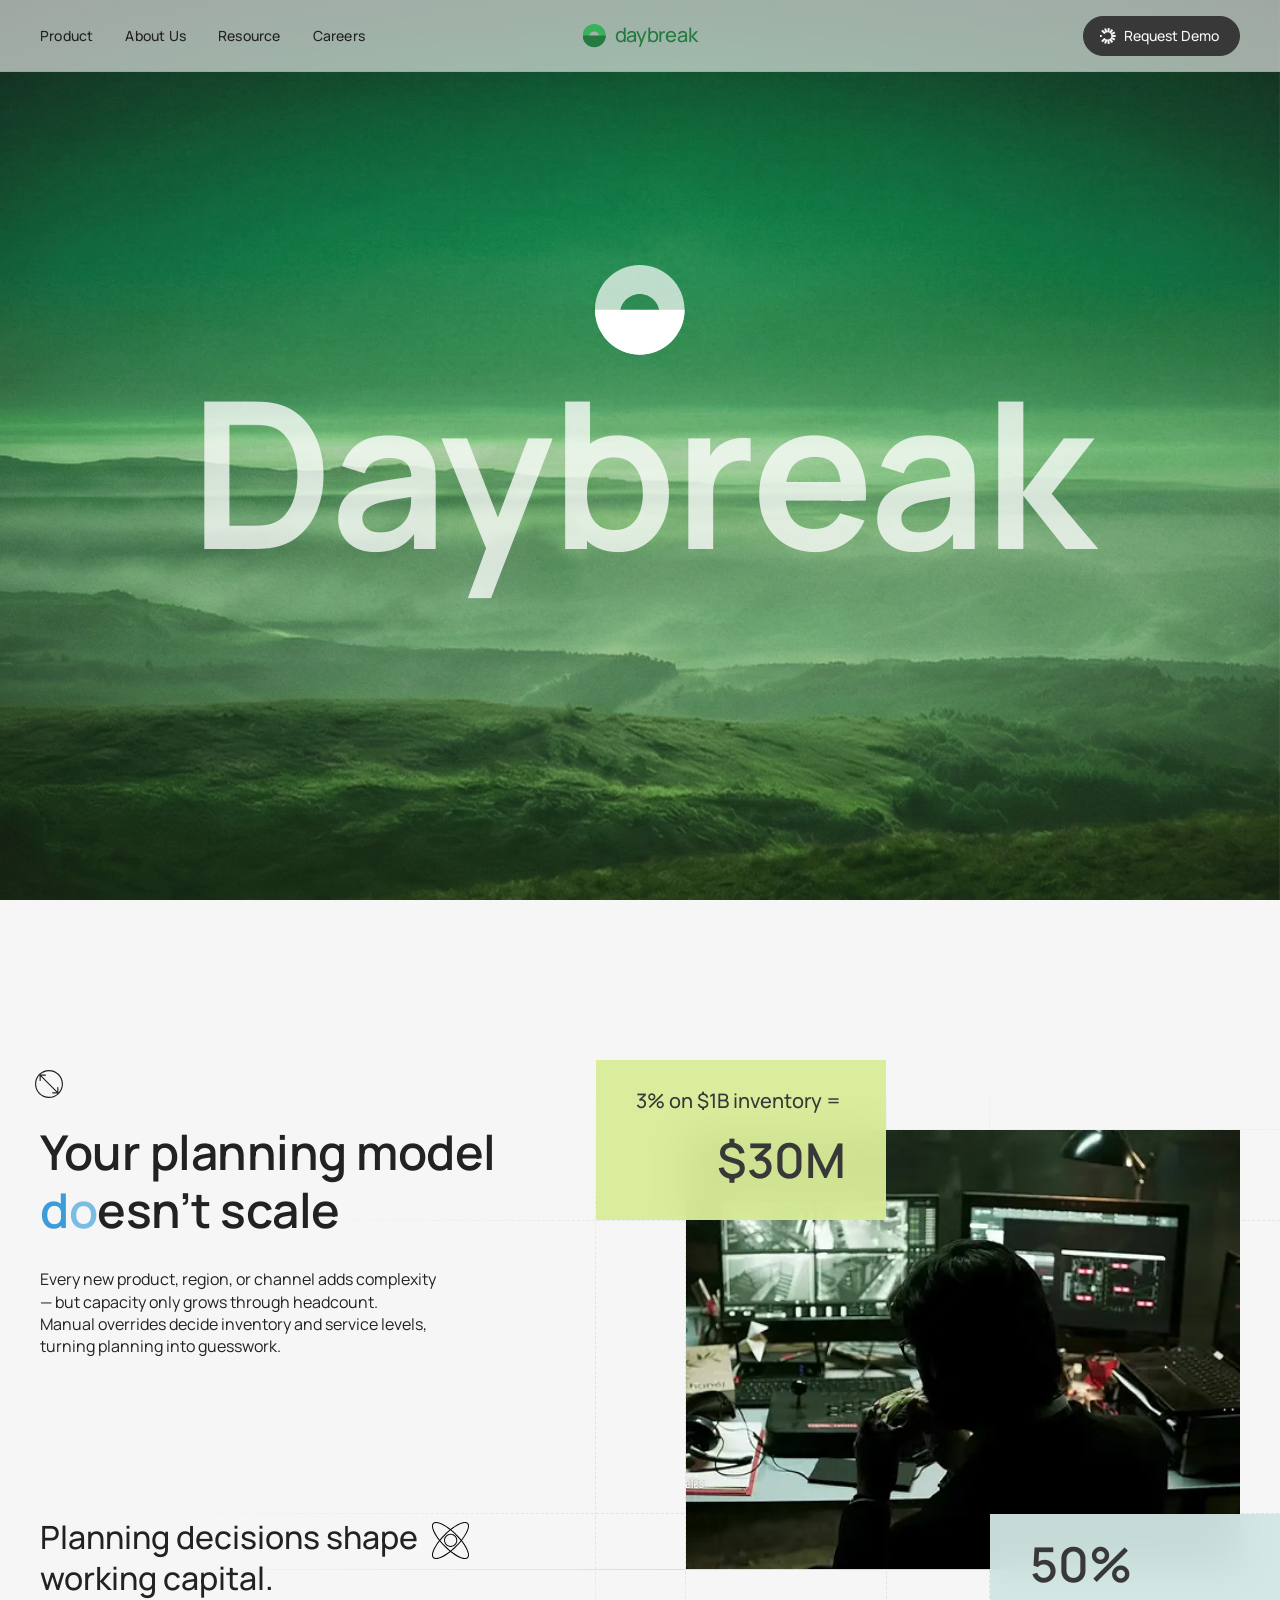
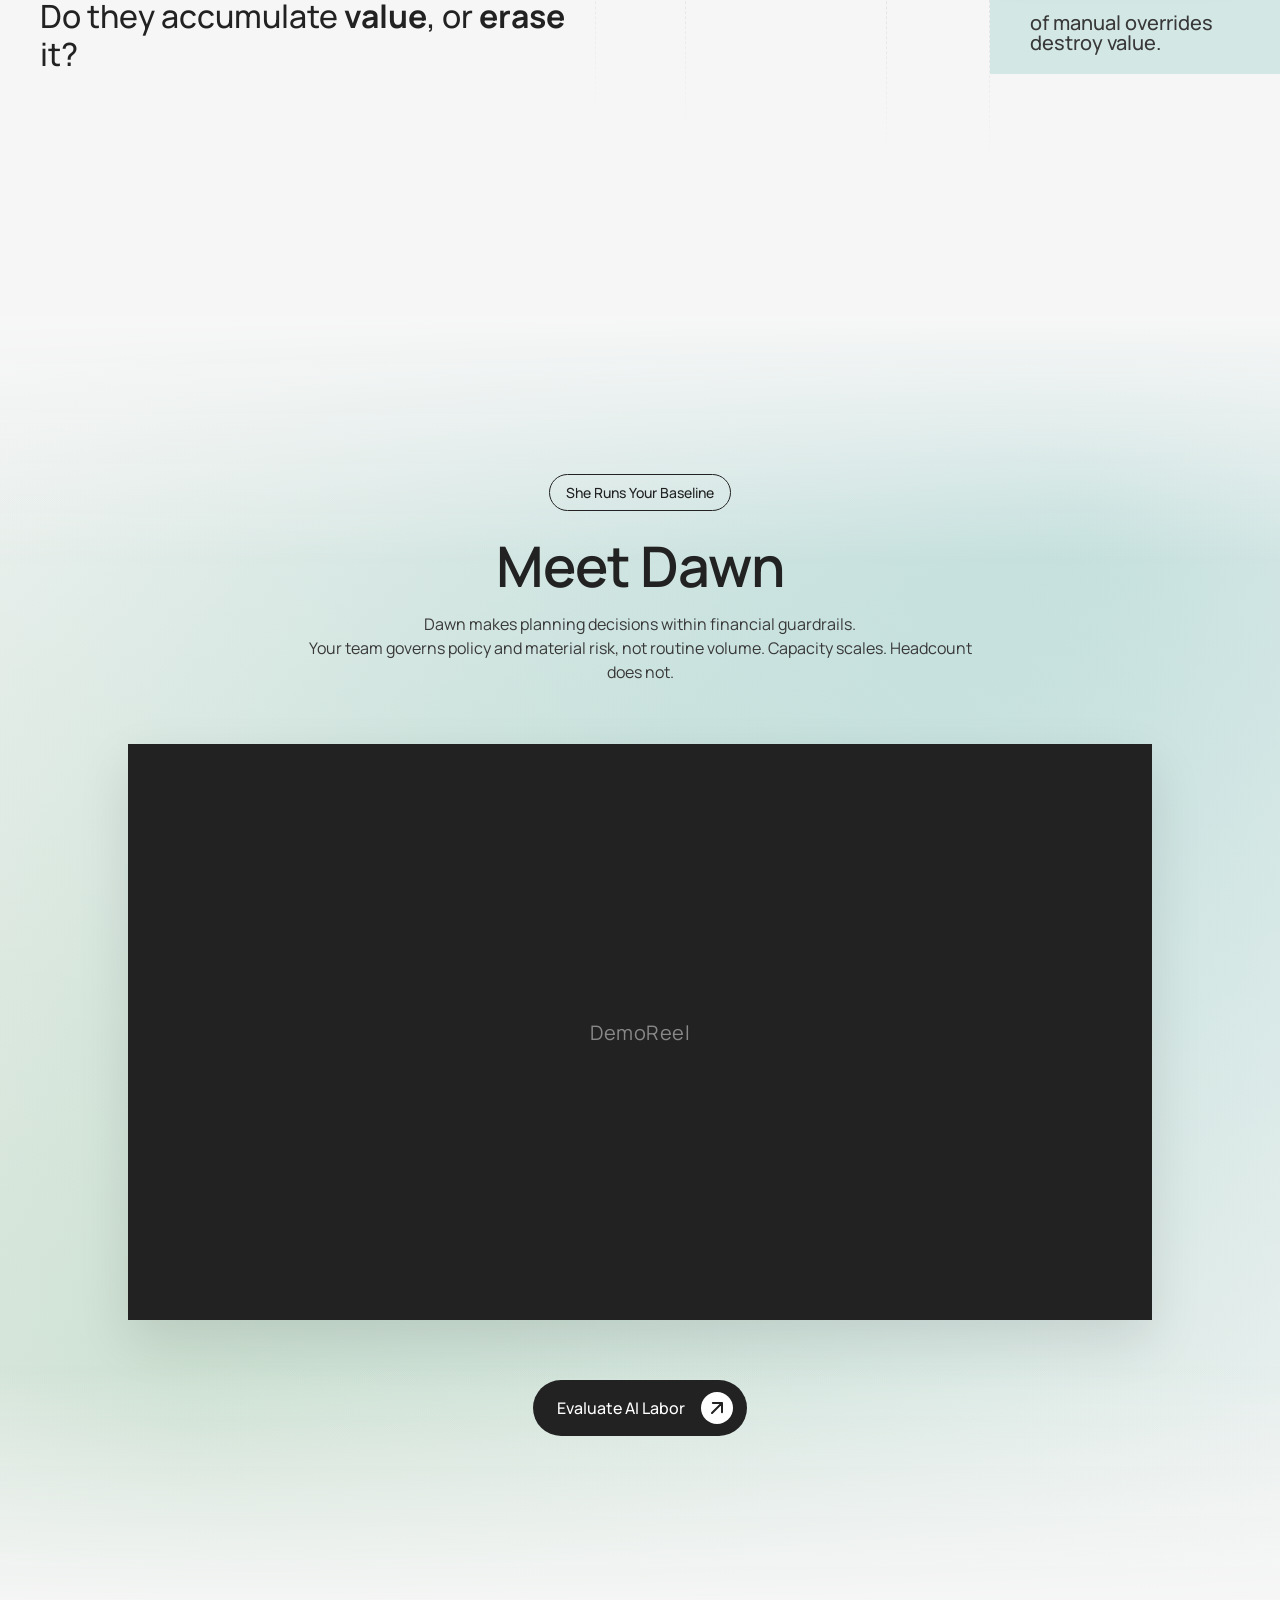
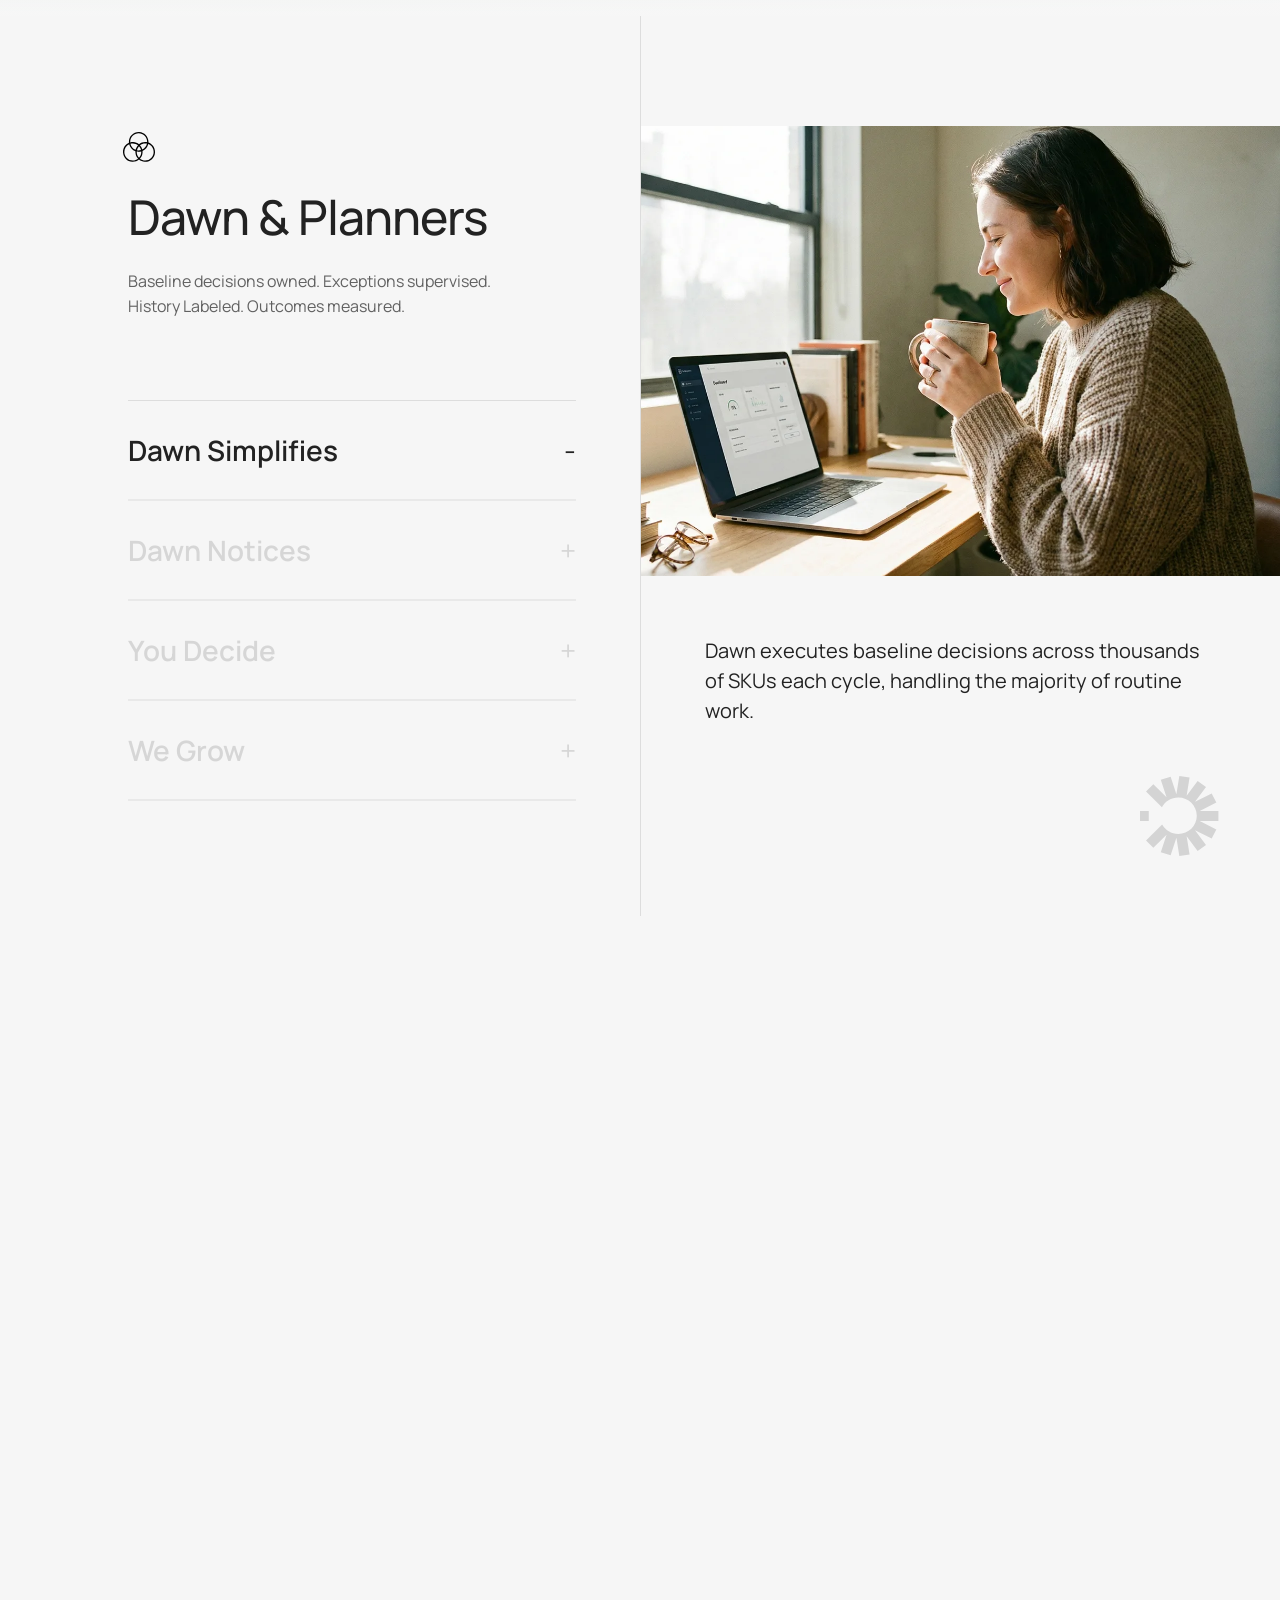
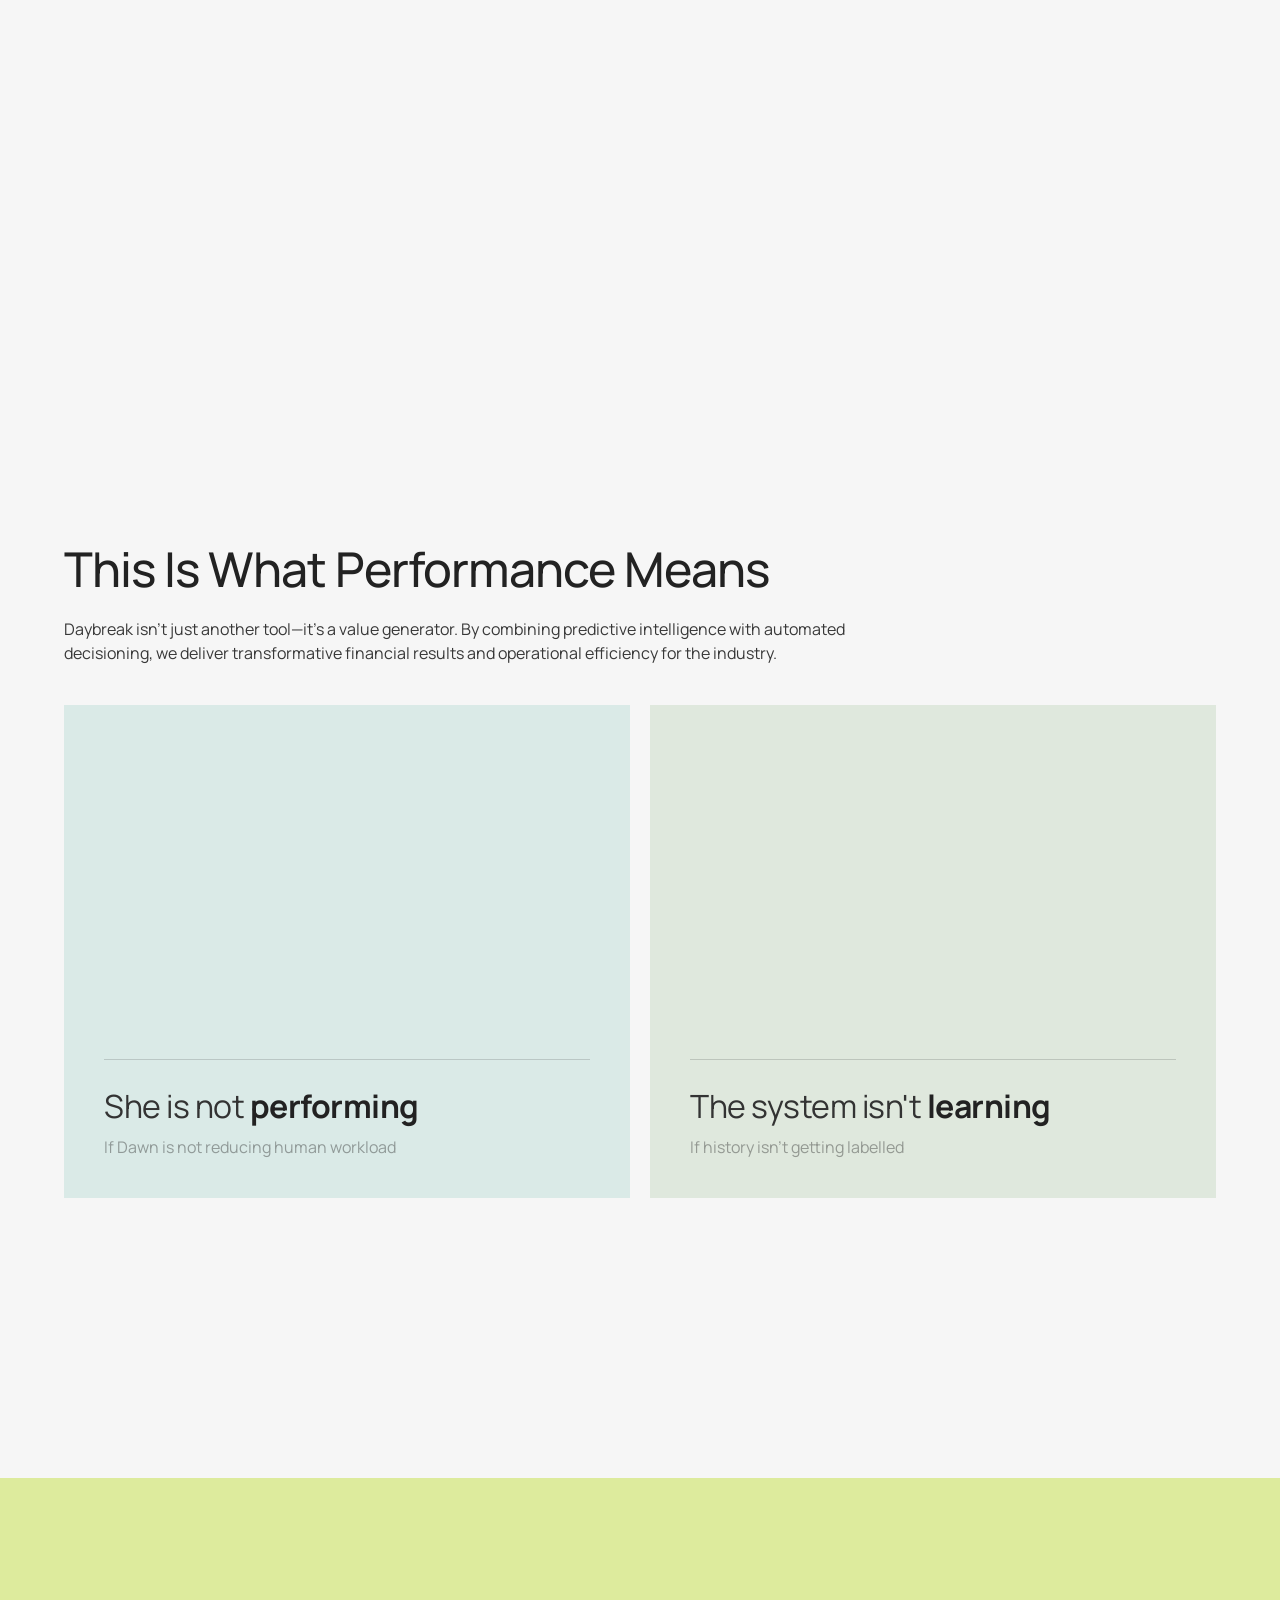
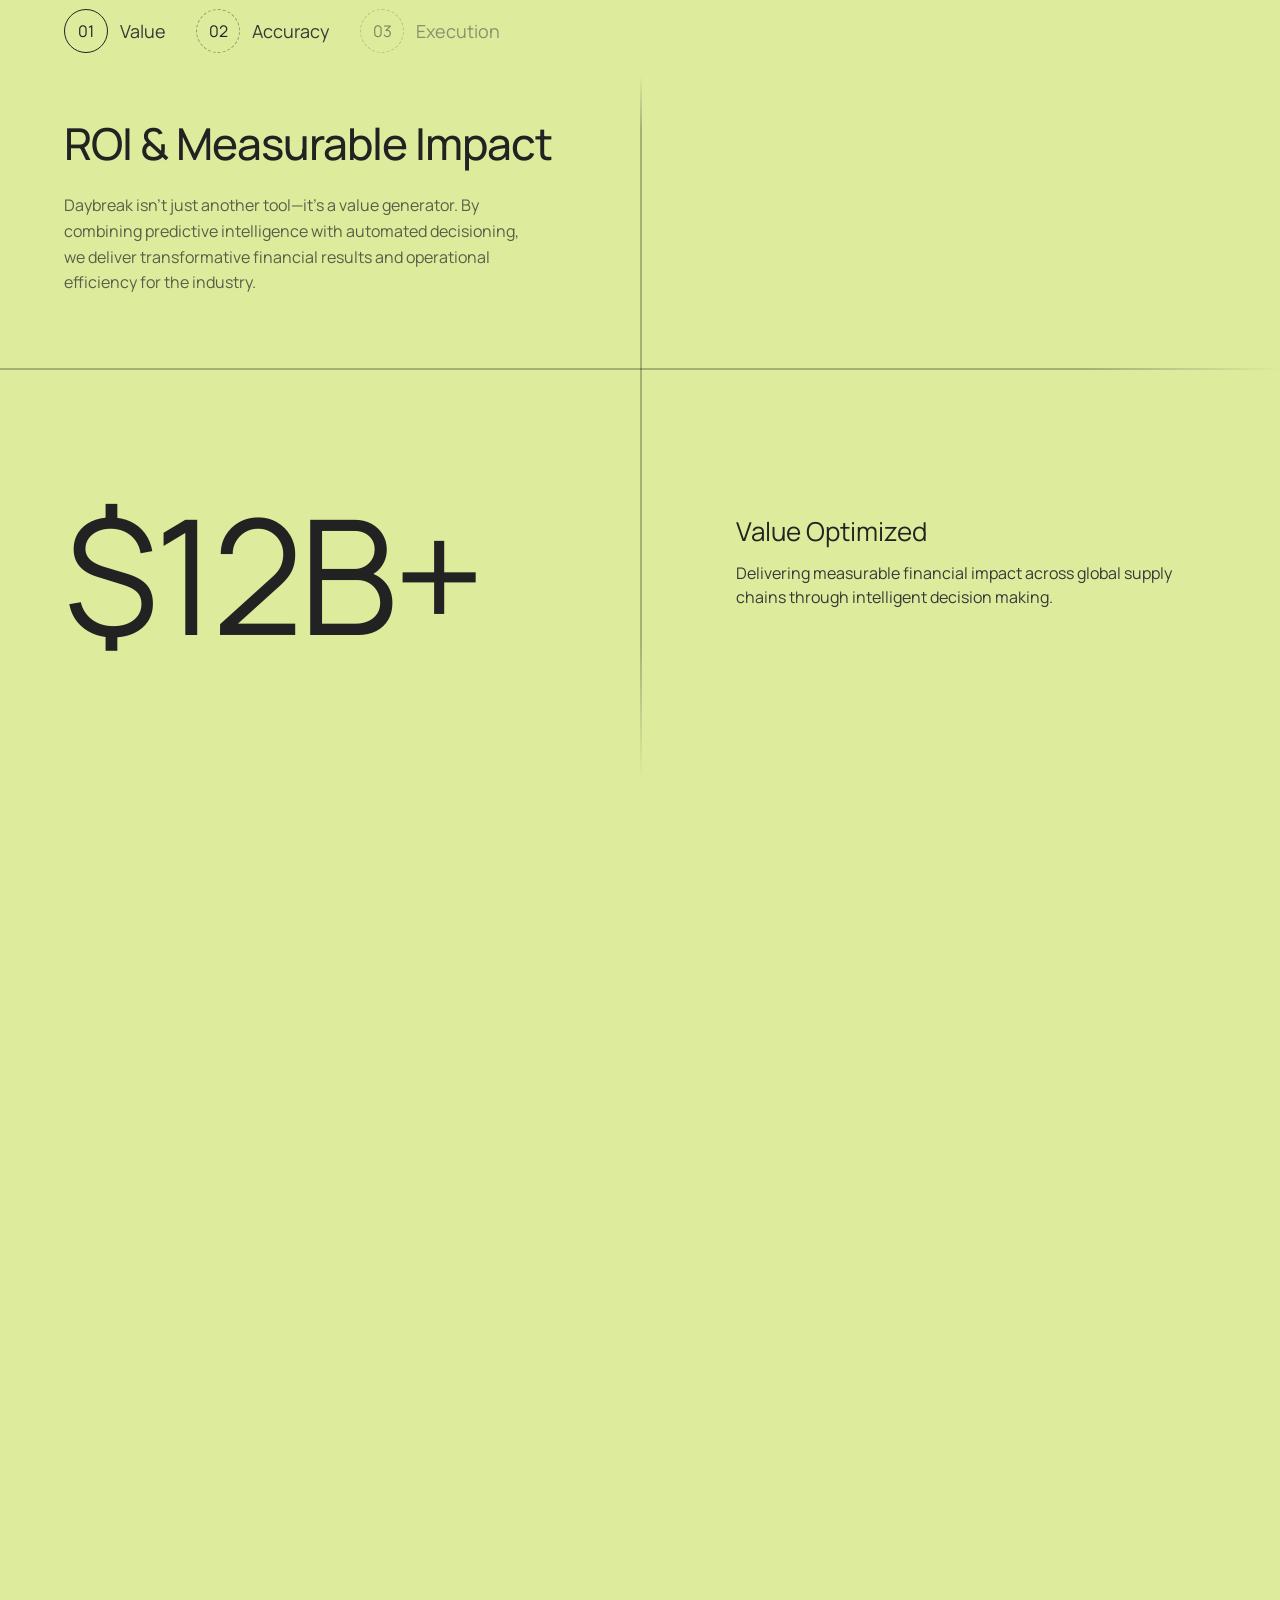
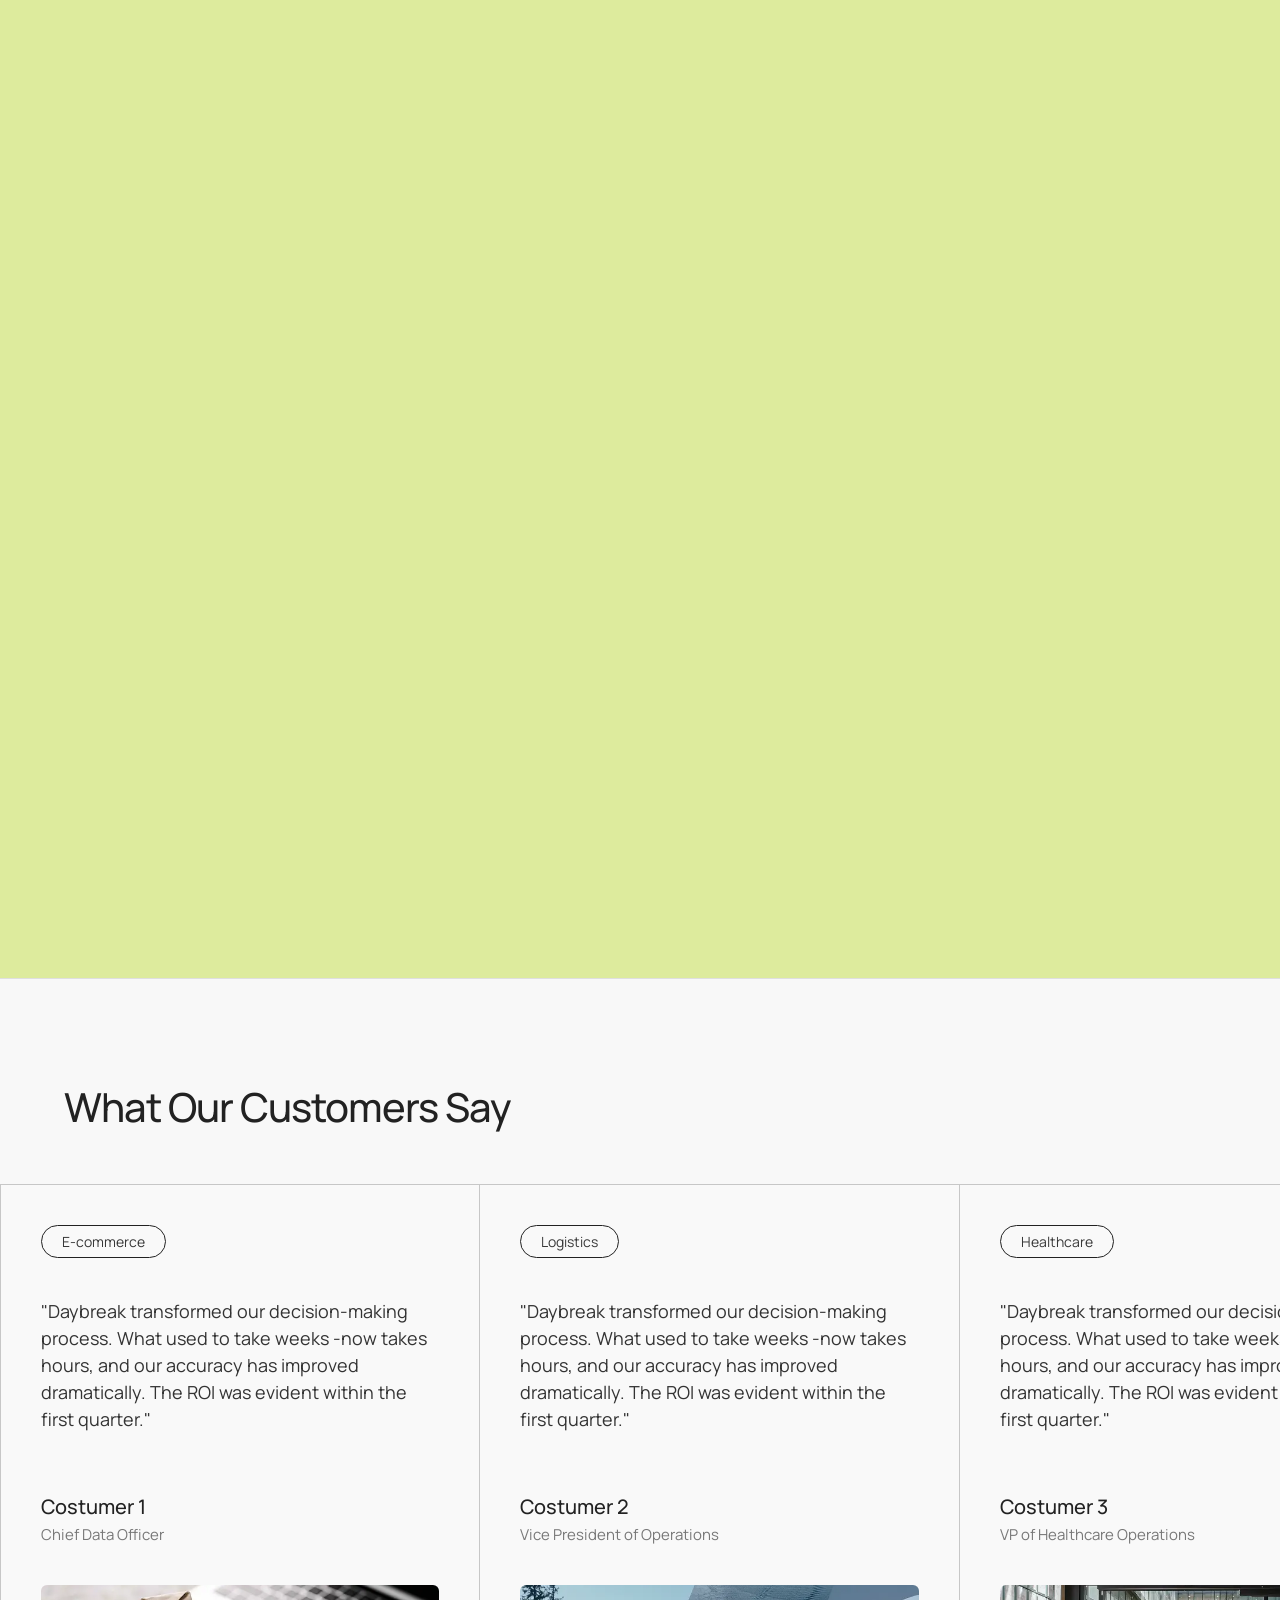
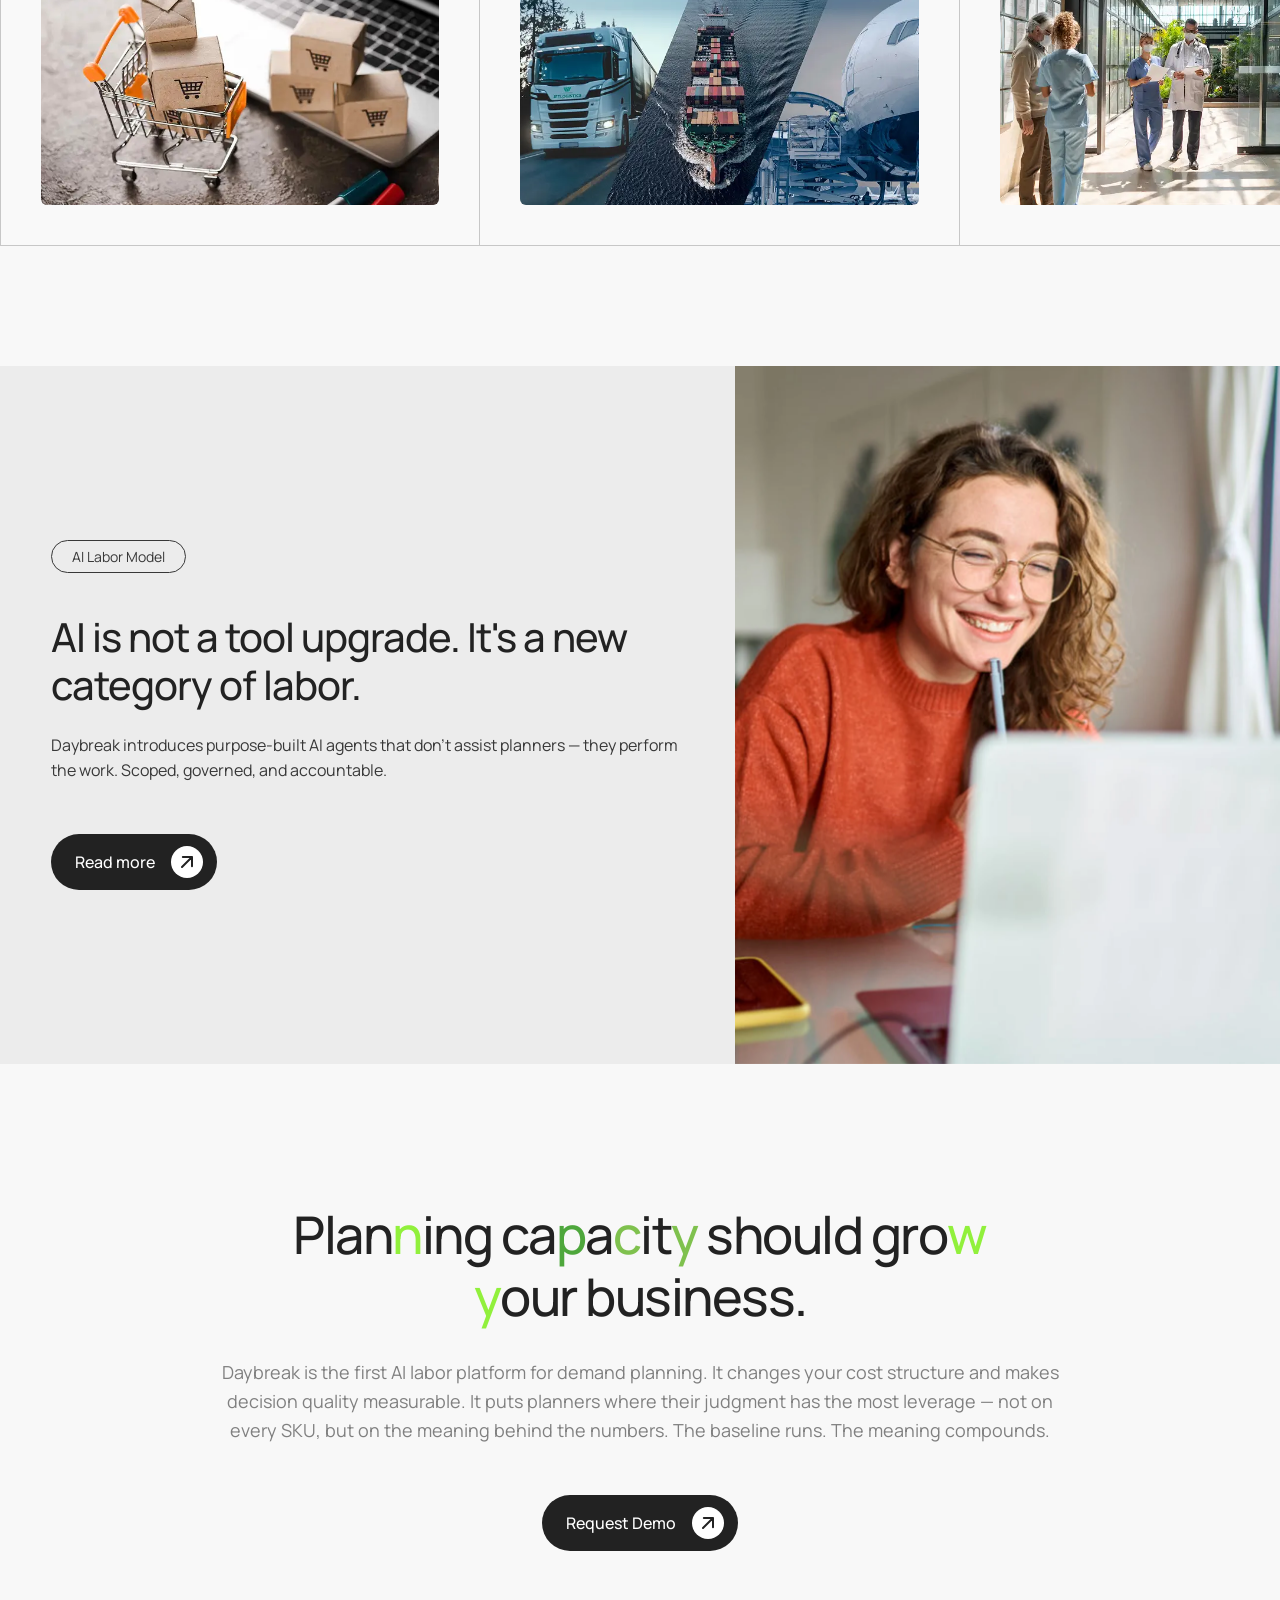
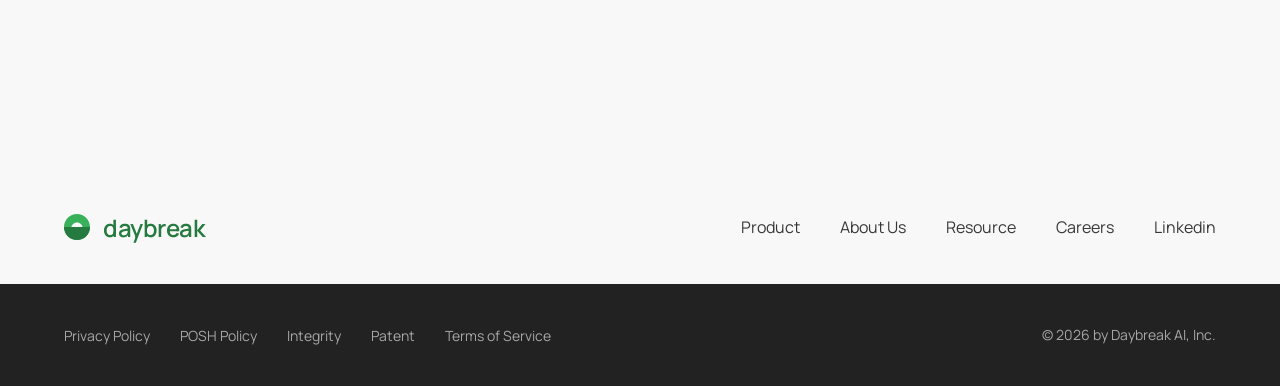
==== commit ec4b8f9e: "feat: mobile responsive optimizations and interactive fixes for Product, Vision, and AI Labor Model " ====
--- a/index.html
+++ b/index.html
@@ -14,6 +14,13 @@
 <body>
     <!-- Navigation Bar -->
     <nav class="navbar navbar-animated">
+
+        <!-- Mobile Menu Button -->
+        <button class="mobile-menu-btn" aria-label="Open mobile menu">
+            <span class="hamburger-line"></span>
+            <span class="hamburger-line"></span>
+            <span class="hamburger-line"></span>
+        </button>
         <div class="navbar-left">
             <a href="product.html" class="nav-link">Product</a>
             <!-- Dropdown Wrapper for About Us -->
@@ -109,7 +116,8 @@
     <section class="pm-v2-container">
         <!-- Left Text Column -->
         <div class="pm-v2-left">
-            <img src="Assets/Section1_YourPlanningModel/topleftlogo.svg" alt="Top Left Decor Logo" class="pm-v2-logo">
+            <img src="Assets/Section1_YourPlanningModel/topleftlogo_new.svg" alt="Top Left Decor Logo"
+                class="pm-v2-logo">
 
             <h1 class="pm-v2-h1">
                 Your planning model <br />
@@ -205,7 +213,7 @@
 
             <!-- Bottom Floating CTA -->
             <!-- Bottom Floating CTA -->
-            <a href="#" class="btn-dark" style="margin-top: 60px;">
+            <a href="product.html" class="btn-dark" style="margin-top: 60px;">
                 Evaluate AI Labor
                 <span class="btn-arrow-icon">
                     <svg width="12" height="12" viewBox="0 0 12 12" fill="none" xmlns="http://www.w3.org/2000/svg">
@@ -226,8 +234,8 @@
             <!-- Left Column: Context and Accordion -->
             <div class="dp-left">
                 <div class="dp-context">
-                    <img src="./Assets/Section1_YourPlanningModel/topleftlogo.svg" alt="Infinity Icon"
-                        class="pm-v2-logo" style="margin-bottom: 16px; width: 32px;" />
+                    <img src="Assets/Section_DawnPlanners/TopLeftLogo.svg" alt="Infinity Icon" class="pm-v2-logo"
+                        style="margin-bottom: 16px; width: 32px;" />
                     <h2 class="dp-h2">Dawn & Planners</h2>
                     <p class="dp-sub">
                         Baseline decisions owned. Exceptions supervised.<br />
@@ -290,6 +298,45 @@
                             d="M4.93192 7.02594C5.62807 5.72095 7.01644 4.83105 8.6156 4.83105C10.9129 4.83105 12.7752 6.66749 12.7752 8.93285C12.7752 11.1982 10.9129 13.0347 8.6156 13.0347C7.05063 13.0347 5.68769 12.1823 4.97767 10.9228L4.98066 10.9281L1.35492 14.5033L3.00328 16.1287L5.97652 13.1968L4.67729 17.1403L6.89412 17.8505L8.19271 13.9096L8.8497 18L11.1521 17.6403L10.4951 13.5514L12.9646 16.9029L14.8503 15.5517L12.3794 12.1983L16.1241 14.0797L17.1823 12.0316L13.439 10.1508H17.6396V7.85216H13.4364L17.1823 5.97013L16.1241 3.92197L12.3824 5.80189L14.8511 2.45126L12.9652 1.10029L10.4931 4.45557L11.1512 0.359667L8.84885 5.51343e-07L8.19121 4.09485L6.89177 0.151161L4.67494 0.861429L5.97331 4.80195L3.00349 1.87318L1.35514 3.49842L4.93192 7.02594ZM1.97065 7.85006H-0.360352V10.1487H1.97065V7.85006Z"
                             fill="#D4D4D4" />
                     </svg>
+                </div>
+            </div>
+        </div>
+
+        <!-- Mobile-only layout: shown on mobile, hidden on desktop -->
+        <div class="dp-mobile-only">
+            <div class="dp-mobile-header">
+                <img src="Assets/Section_DawnPlanners/TopLeftLogo.svg" alt="Infinity Icon"
+                    style="width: 32px; margin-bottom: 16px; display: block;" />
+                <h2 class="dp-h2">Dawn &amp; Planners</h2>
+                <p class="dp-sub">
+                    Baseline decisions owned. Exceptions supervised.<br />
+                    History Labeled. Outcomes measured.
+                </p>
+            </div>
+            <div class="dp-mobile-items">
+                <div class="dp-mobile-item">
+                    <img src="./Assets/Section_DawnPlanners/Img1.webp" alt="Dawn Simplifies" class="dp-mobile-img" />
+                    <h3 class="dp-mobile-title">Dawn Simplifies</h3>
+                    <p class="dp-mobile-desc">Dawn executes baseline decisions across thousands of SKUs each cycle,
+                        handling the majority of routine work.</p>
+                </div>
+                <div class="dp-mobile-item">
+                    <img src="./Assets/Section_DawnPlanners/Img2.webp" alt="Dawn Notices" class="dp-mobile-img" />
+                    <h3 class="dp-mobile-title">Dawn Notices</h3>
+                    <p class="dp-mobile-desc">When thresholds are crossed or risk increases, items get surfaced for
+                        review.</p>
+                </div>
+                <div class="dp-mobile-item">
+                    <img src="./Assets/Section_DawnPlanners/Img3.webp" alt="You Decide" class="dp-mobile-img" />
+                    <h3 class="dp-mobile-title">You Decide</h3>
+                    <p class="dp-mobile-desc">Planners focus only on the critical exceptions, applying human judgment
+                        where it matters most.</p>
+                </div>
+                <div class="dp-mobile-item">
+                    <img src="./Assets/Section_DawnPlanners/Img4.webp" alt="We Grow" class="dp-mobile-img" />
+                    <h3 class="dp-mobile-title">We Grow</h3>
+                    <p class="dp-mobile-desc">When actuals arrive, decisions are measured against results. Override
+                        effectiveness becomes visible.</p>
                 </div>
             </div>
         </div>
@@ -418,6 +465,42 @@
 
             </div>
         </div>
+
+        <!-- Mobile-only layout: shown on mobile, hidden on desktop -->
+        <div class="roi-mobile-only">
+            <h2 class="roi-h2">ROI &amp; Measurable Impact</h2>
+            <p class="roi-sub">Daybreak isn't just another tool—it's a value generator. By combining predictive
+                intelligence with automated decisioning, we deliver transformative financial results and operational
+                efficiency for the industry.</p>
+            <div class="roi-mobile-cards">
+                <div class="roi-mobile-card">
+                    <div class="roi-mobile-step">01</div>
+                    <div class="roi-mobile-stat">$12B+</div>
+                    <div class="roi-mobile-text">
+                        <h3>Value Optimized</h3>
+                        <p>Delivering measurable financial impact across global supply chains through intelligent
+                            decision making.</p>
+                    </div>
+                </div>
+                <div class="roi-mobile-card">
+                    <div class="roi-mobile-step">02</div>
+                    <div class="roi-mobile-stat">98%</div>
+                    <div class="roi-mobile-text">
+                        <h3>Prediction Accuracy</h3>
+                        <p>Outperforming traditional forecasting methods with Daybreak's advanced AI prediction
+                            platform.</p>
+                    </div>
+                </div>
+                <div class="roi-mobile-card">
+                    <div class="roi-mobile-step">03</div>
+                    <div class="roi-mobile-stat">100x</div>
+                    <div class="roi-mobile-text">
+                        <h3>Decision Speed</h3>
+                        <p>Transforming planning cycles from weeks to minutes with automated insights.</p>
+                    </div>
+                </div>
+            </div>
+        </div>
     </section>
 
     <!-- =========================================
@@ -512,7 +595,7 @@
                     <h2 class="ailabor-h2">AI is not a tool upgrade. It's a new category of labor.</h2>
                     <p class="ailabor-p">Daybreak introduces purpose-built AI agents that don't assist planners — they
                         perform the work. Scoped, governed, and accountable.</p>
-                    <a href="#" class="btn-dark">
+                    <a href="ai-labor-model.html" class="btn-dark">
                         Read more
                         <span class="btn-arrow-icon">
                             <!-- SVG Arrow Icon extracted from Section 2 -->
@@ -1058,6 +1141,35 @@
 
         });
     </script>
+
+    <!-- Mobile Navigation Overlay -->
+    <div class="mobile-nav-overlay">
+        <div class="mobile-nav-header">
+            <span class="logo-text"
+                style="color: #257A3F; font-size: 20px; font-weight: 500; letter-spacing: -0.3px;">daybreak</span>
+            <button class="mobile-nav-close">&times;</button>
+        </div>
+        <div class="mobile-nav-body">
+            <a href="product.html" class="mobile-nav-link">Product</a>
+            <div class="mobile-nav-group">
+                <button class="mobile-nav-toggle">About Us <span class="toggle-icon">+</span></button>
+                <div class="mobile-nav-dropdown">
+                    <a href="vision.html" class="mobile-nav-sublink">Vision & Mission</a>
+                    <a href="about.html" class="mobile-nav-sublink">Our Team</a>
+                </div>
+            </div>
+            <div class="mobile-nav-group">
+                <button class="mobile-nav-toggle">Resource <span class="toggle-icon">+</span></button>
+                <div class="mobile-nav-dropdown">
+                    <a href="resource.html" class="mobile-nav-sublink">Blog</a>
+                    <a href="ai-labor-model.html" class="mobile-nav-sublink">AI Labor Model</a>
+                </div>
+            </div>
+            <a href="careers.html" class="mobile-nav-link">Careers</a>
+
+        </div>
+    </div>
+    <script src="mobile-nav.js"></script>
 </body>
 
 </html>
--- a/index.css
+++ b/index.css
@@ -1082,7 +1082,6 @@
   width: 100%;
   height: 100vh;
   display: flex;
-  overflow: hidden;
 }
 
 /* LEFT COLUMN: Context & Accordion Tabs */
@@ -1244,16 +1243,65 @@
   will-change: transform;
 }
 
-/* Responsive adjustments */
+/* Responsive adjustments — Mobile only, desktop untouched */
+/* Desktop default: hide mobile-only elements */
+.dp-mobile-only {
+  display: none;
+}
+
+/* Mobile: swap desktop sticky for dedicated mobile layout */
 @media (max-width: 900px) {
+  .dp-section {
+    height: auto;
+  }
+
   .dp-sticky {
+    display: none;
+  }
+
+  .dp-mobile-only {
+    display: block;
+    padding: 60px 5%;
+  }
+
+  .dp-mobile-header {
+    margin-bottom: 48px;
+  }
+
+  .dp-mobile-items {
+    display: flex;
     flex-direction: column;
-  }
-
-  .dp-left,
-  .dp-right {
-    max-width: 100%;
+    gap: 56px;
+  }
+
+  .dp-mobile-item {
+    display: flex;
+    flex-direction: column;
+    gap: 16px;
+  }
+
+  .dp-mobile-img {
     width: 100%;
+    border-radius: 12px;
+    aspect-ratio: 16 / 9;
+    object-fit: cover;
+  }
+
+  .dp-mobile-title {
+    font-family: 'Manrope', sans-serif;
+    font-size: 24px;
+    font-weight: 600;
+    color: #222222;
+    margin: 0;
+    letter-spacing: -0.5px;
+  }
+
+  .dp-mobile-desc {
+    font-family: 'Manrope', sans-serif;
+    font-size: 16px;
+    line-height: 1.6;
+    color: rgba(34, 34, 34, 0.7);
+    margin: 0;
   }
 }
 
@@ -1624,17 +1672,75 @@
   margin: 0;
 }
 
-/* Responsive Overrides */
+/* Desktop default: hide mobile-only element */
+.roi-mobile-only {
+  display: none;
+}
+
+/* Mobile: swap desktop sticky for dedicated mobile layout */
 @media (max-width: 900px) {
-  .roi-grid {
-    grid-template-columns: 1fr;
-    grid-template-rows: auto auto auto auto;
-    overflow-y: auto;
-  }
-
-  .roi-line-horizontal,
-  .roi-line-vertical {
+  .roi-section {
+    height: auto;
+    margin-top: 60px;
+    padding: 60px 5%;
+  }
+
+  .roi-sticky {
     display: none;
+  }
+
+  .roi-mobile-only {
+    display: flex;
+    flex-direction: column;
+    gap: 40px;
+  }
+
+  .roi-mobile-cards {
+    display: flex;
+    flex-direction: column;
+    gap: 0;
+  }
+
+  .roi-mobile-card {
+    display: flex;
+    flex-direction: column;
+    padding: 32px 0;
+    border-top: 1px solid rgba(0, 0, 0, 0.15);
+  }
+
+  .roi-mobile-step {
+    font-family: 'Manrope', sans-serif;
+    font-size: 14px;
+    font-weight: 500;
+    color: rgba(34, 34, 34, 0.5);
+    margin-bottom: 12px;
+    letter-spacing: 0.5px;
+  }
+
+  .roi-mobile-stat {
+    font-family: 'Manrope', sans-serif;
+    font-size: 72px;
+    font-weight: 400;
+    color: #222222;
+    letter-spacing: -3px;
+    line-height: 1;
+    margin-bottom: 20px;
+  }
+
+  .roi-mobile-text h3 {
+    font-family: 'Manrope', sans-serif;
+    font-size: 22px;
+    font-weight: 500;
+    color: #222222;
+    margin: 0 0 8px 0;
+  }
+
+  .roi-mobile-text p {
+    font-family: 'Manrope', sans-serif;
+    font-size: 16px;
+    line-height: 1.5;
+    color: rgba(34, 34, 34, 0.7);
+    margin: 0;
   }
 }
 
@@ -2402,4 +2508,142 @@
   .modal-h2 {
     font-size: 36px;
   }
+}
+
+/* Mobile Navigation Hamburger */
+.mobile-menu-btn {
+  display: none;
+  flex-direction: column;
+  justify-content: center;
+  align-items: center;
+  gap: 5px;
+  background: transparent;
+  border: none;
+  cursor: pointer;
+  padding: 8px;
+  z-index: 1001;
+}
+
+.hamburger-line {
+  width: 20px;
+  height: 2px;
+  background-color: var(--color-dark, #222);
+  border-radius: 2px;
+  transition: all 0.3s ease;
+}
+
+/* Mobile Navigation Overlay */
+.mobile-nav-overlay {
+  position: fixed;
+  top: 0;
+  left: 0;
+  width: 100%;
+  height: 100vh;
+  background-color: #FAFAFA;
+  z-index: 9999;
+  display: flex;
+  flex-direction: column;
+  transform: translateX(-100%);
+  transition: transform 0.4s cubic-bezier(0.4, 0, 0.2, 1);
+  overflow-y: auto;
+}
+
+.mobile-nav-overlay.is-active {
+  transform: translateX(0);
+}
+
+.mobile-nav-header {
+  display: flex;
+  justify-content: space-between;
+  align-items: center;
+  padding: 20px 24px;
+  border-bottom: 1px solid rgba(0, 0, 0, 0.05);
+}
+
+.mobile-nav-close {
+  background: transparent;
+  border: none;
+  font-size: 32px;
+  color: #222;
+  cursor: pointer;
+  line-height: 1;
+  display: flex;
+  align-items: center;
+  justify-content: center;
+  width: 40px;
+  height: 40px;
+}
+
+.mobile-nav-body {
+  padding: 24px 24px;
+  display: flex;
+  flex-direction: column;
+  gap: 8px;
+  flex: 1;
+}
+
+.mobile-nav-link {
+  font-family: 'Manrope', sans-serif;
+  font-size: 24px;
+  font-weight: 500;
+  color: #2D3136;
+  text-decoration: none;
+  padding: 16px 0;
+  display: block;
+  border-bottom: 1px solid rgba(0, 0, 0, 0.05);
+}
+
+.mobile-nav-group {
+  display: flex;
+  flex-direction: column;
+  border-bottom: 1px solid rgba(0, 0, 0, 0.05);
+}
+
+.mobile-nav-toggle {
+  display: flex;
+  justify-content: space-between;
+  align-items: center;
+  font-family: 'Manrope', sans-serif;
+  font-size: 24px;
+  font-weight: 500;
+  color: #2D3136;
+  background: transparent;
+  border: none;
+  padding: 16px 0;
+  width: 100%;
+  text-align: left;
+  cursor: pointer;
+}
+
+.toggle-icon {
+  font-size: 28px;
+  font-weight: 400;
+  color: #39B15B;
+}
+
+.mobile-nav-dropdown {
+  display: none;
+  flex-direction: column;
+  gap: 8px;
+  padding-left: 20px;
+  margin-bottom: 16px;
+  border-left: 2px solid #39B15B;
+}
+
+.mobile-nav-dropdown.is-open {
+  display: flex;
+}
+
+.mobile-nav-sublink {
+  font-family: 'Inter', sans-serif;
+  font-size: 18px;
+  color: #666;
+  text-decoration: none;
+  padding: 12px 0;
+}
+
+@media (max-width: 900px) {
+  .mobile-menu-btn {
+    display: flex;
+  }
 }
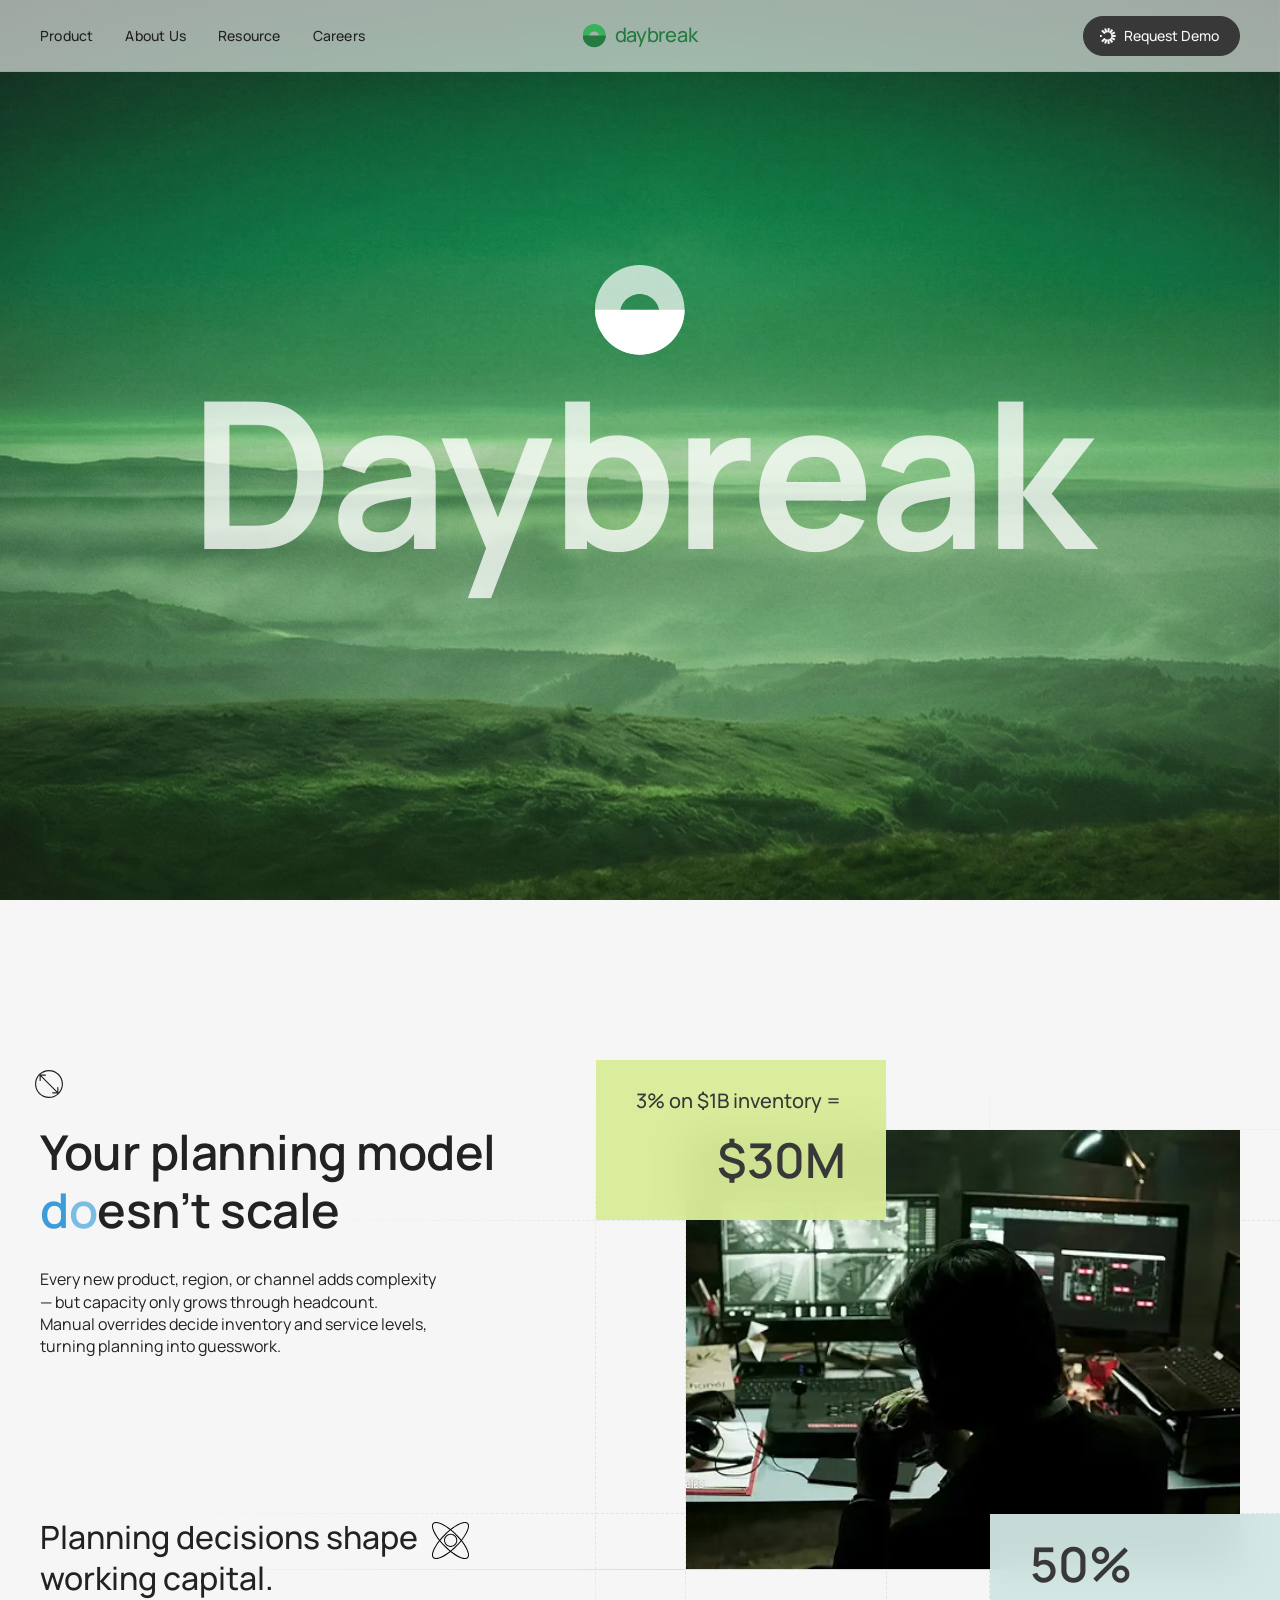
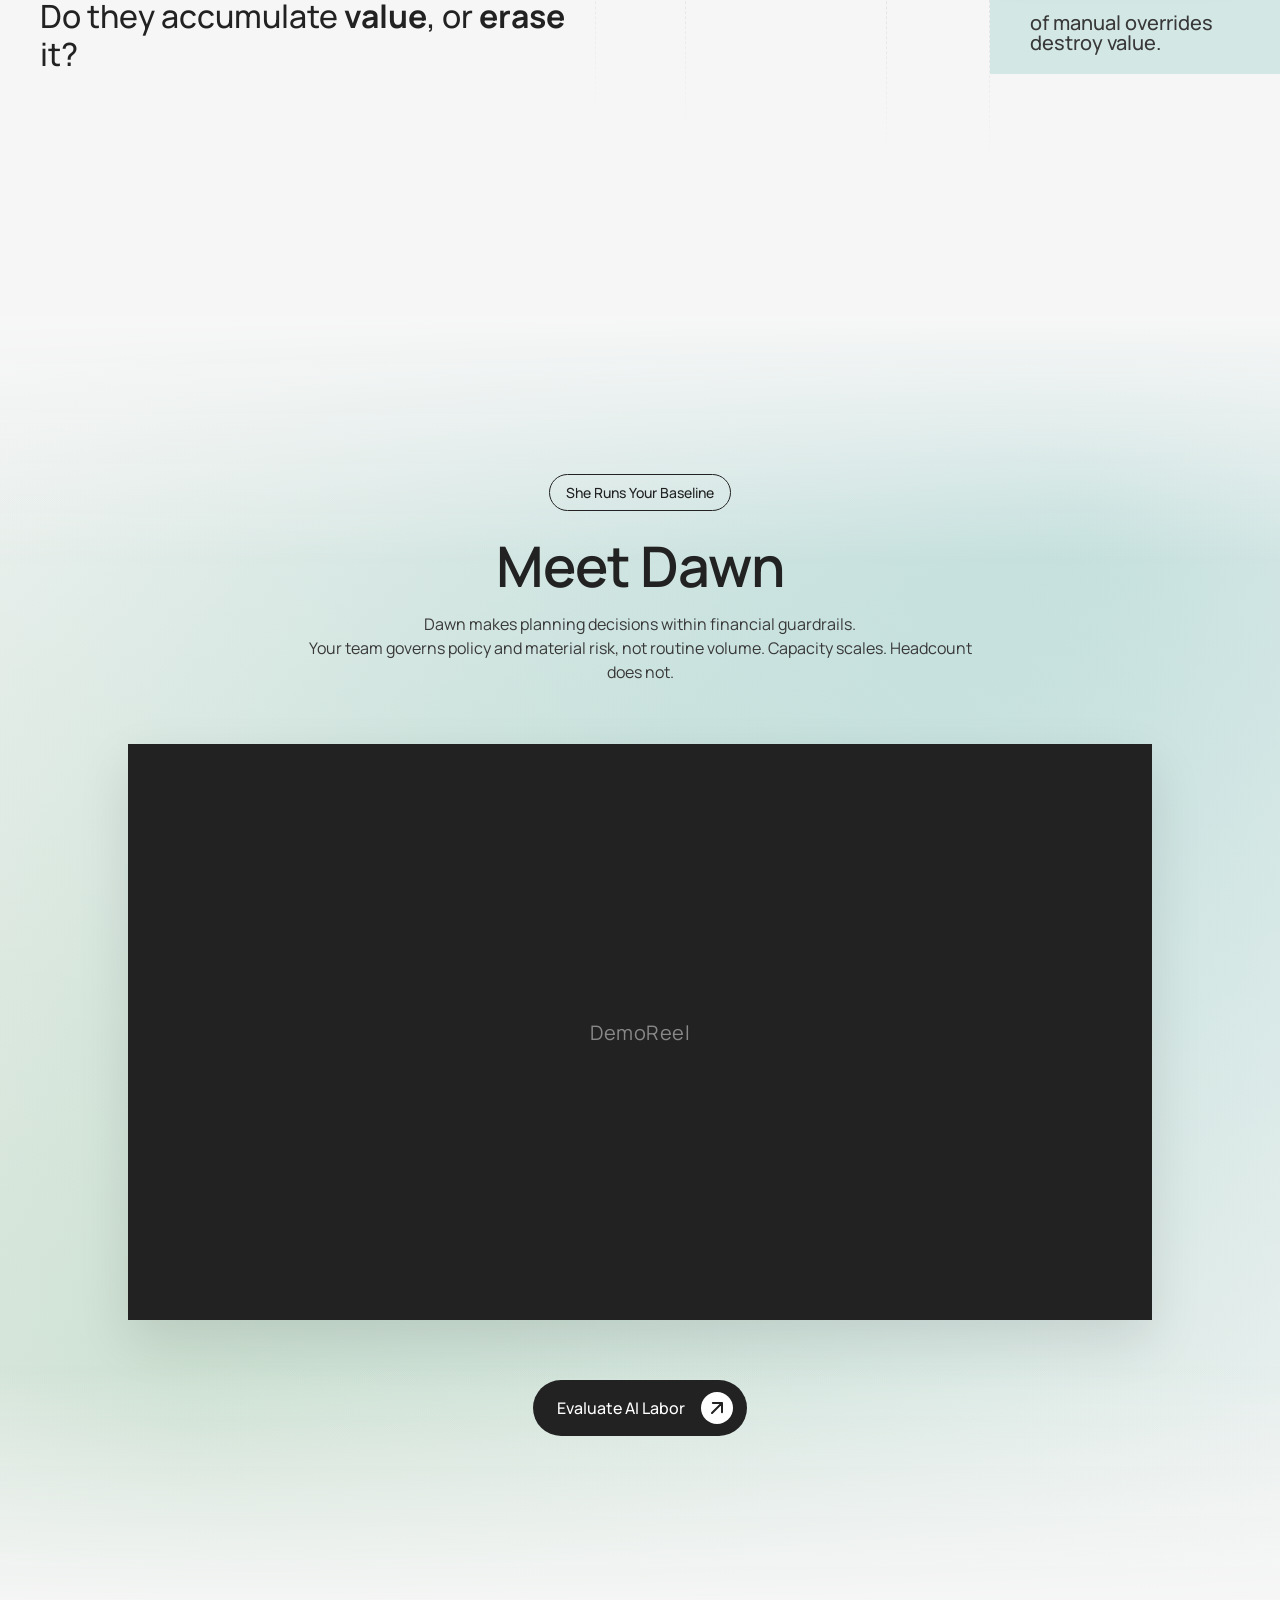
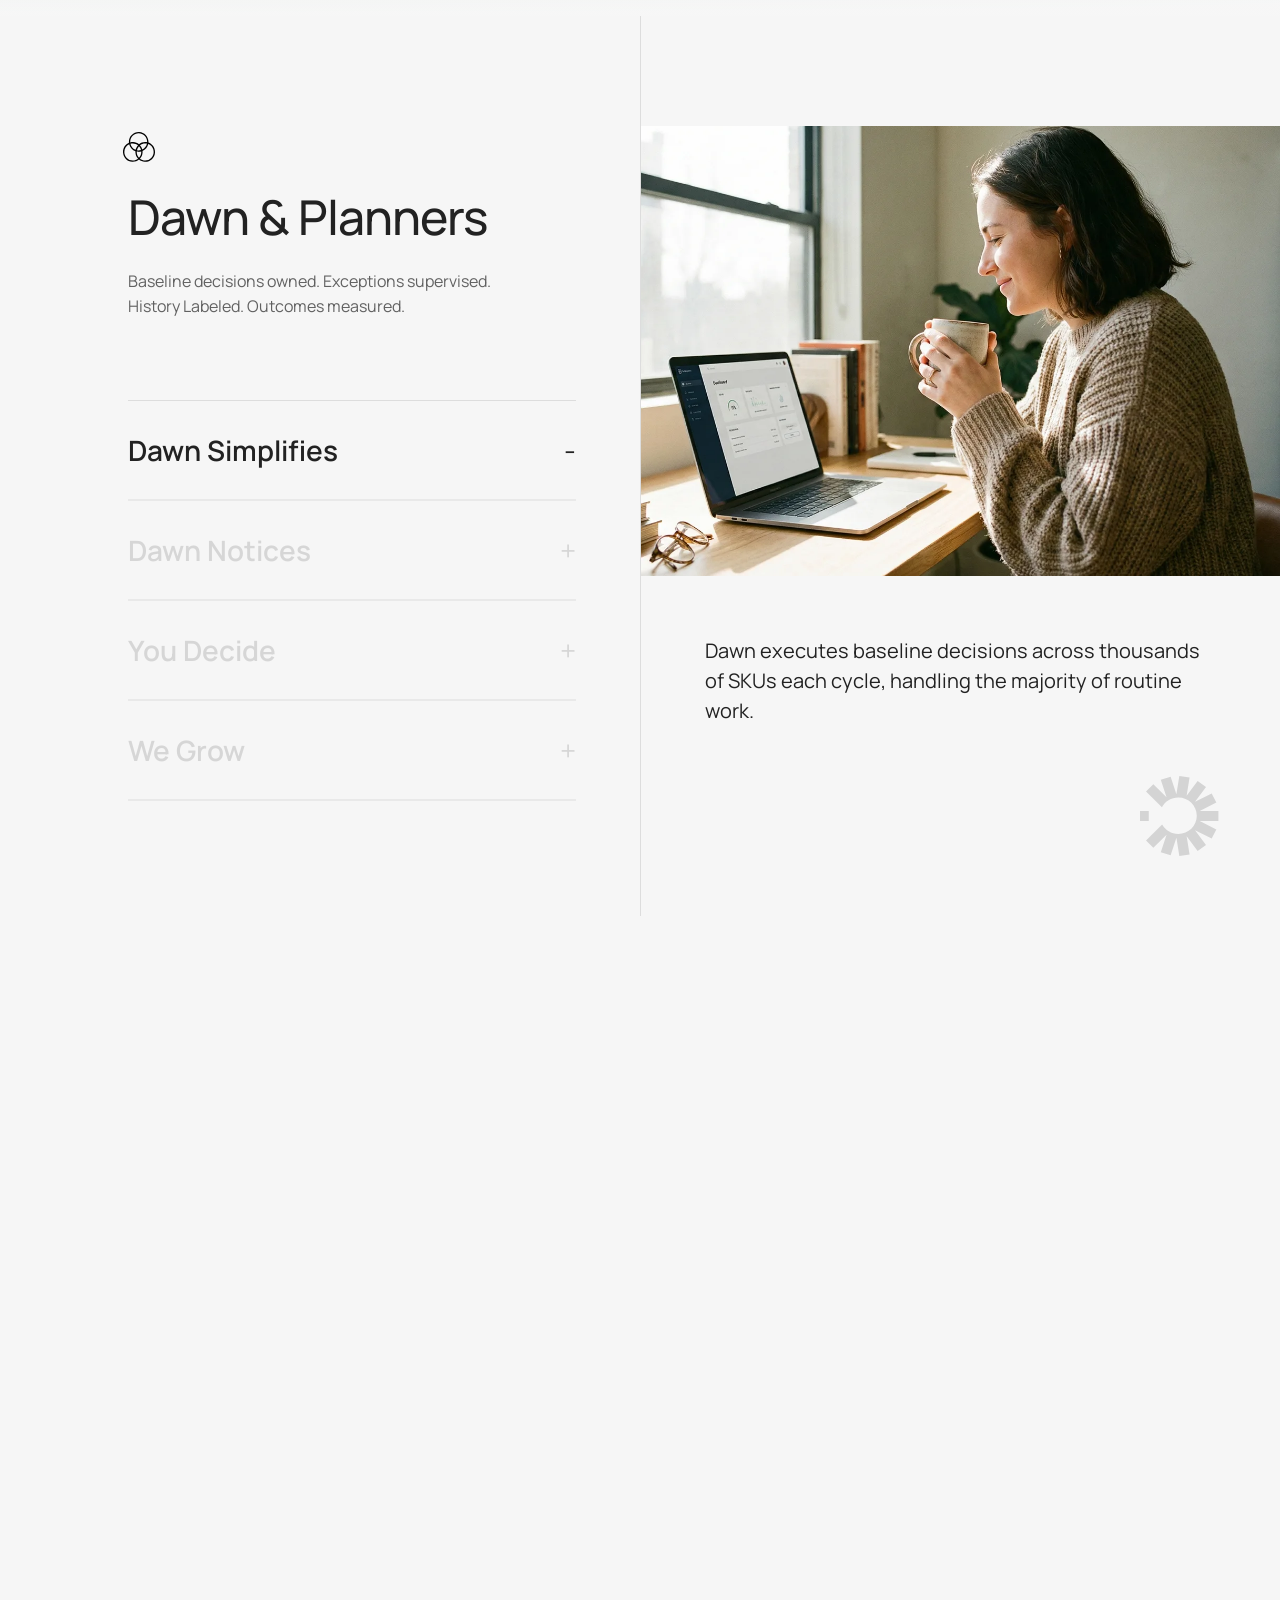
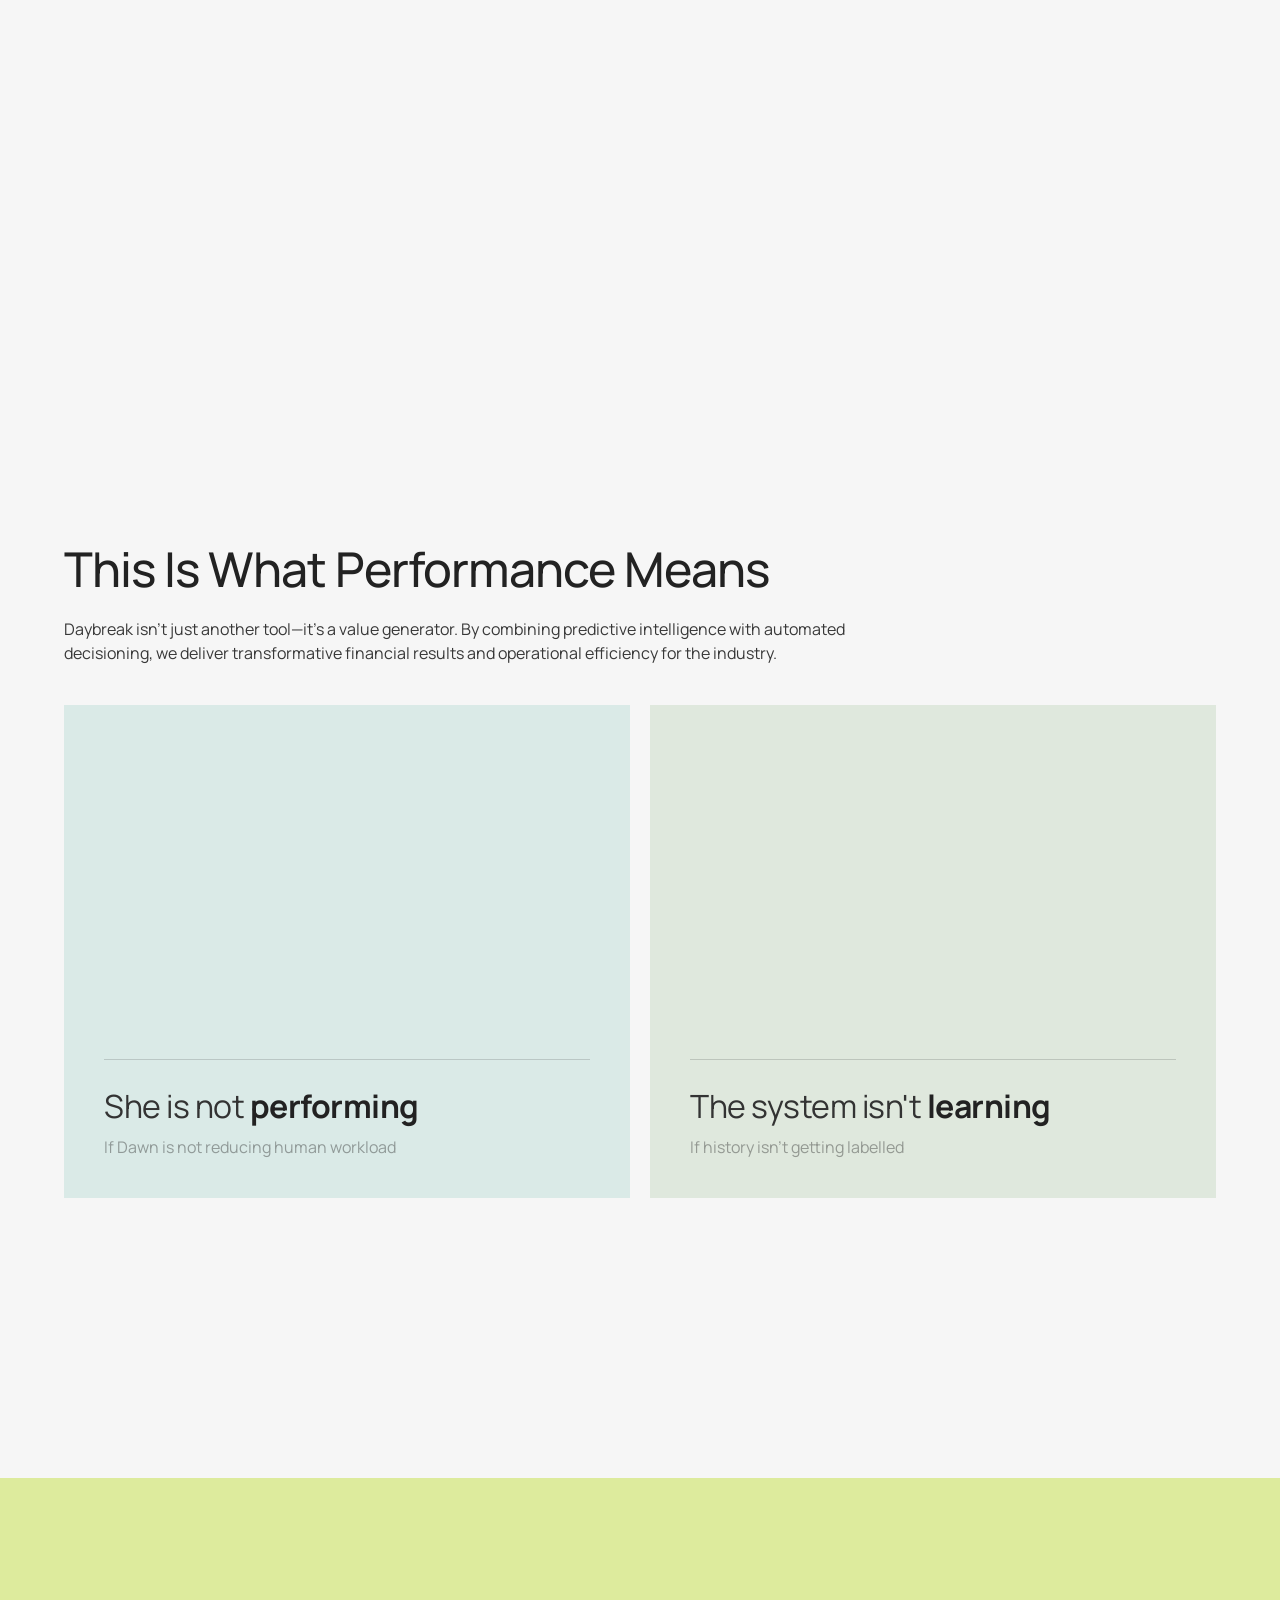
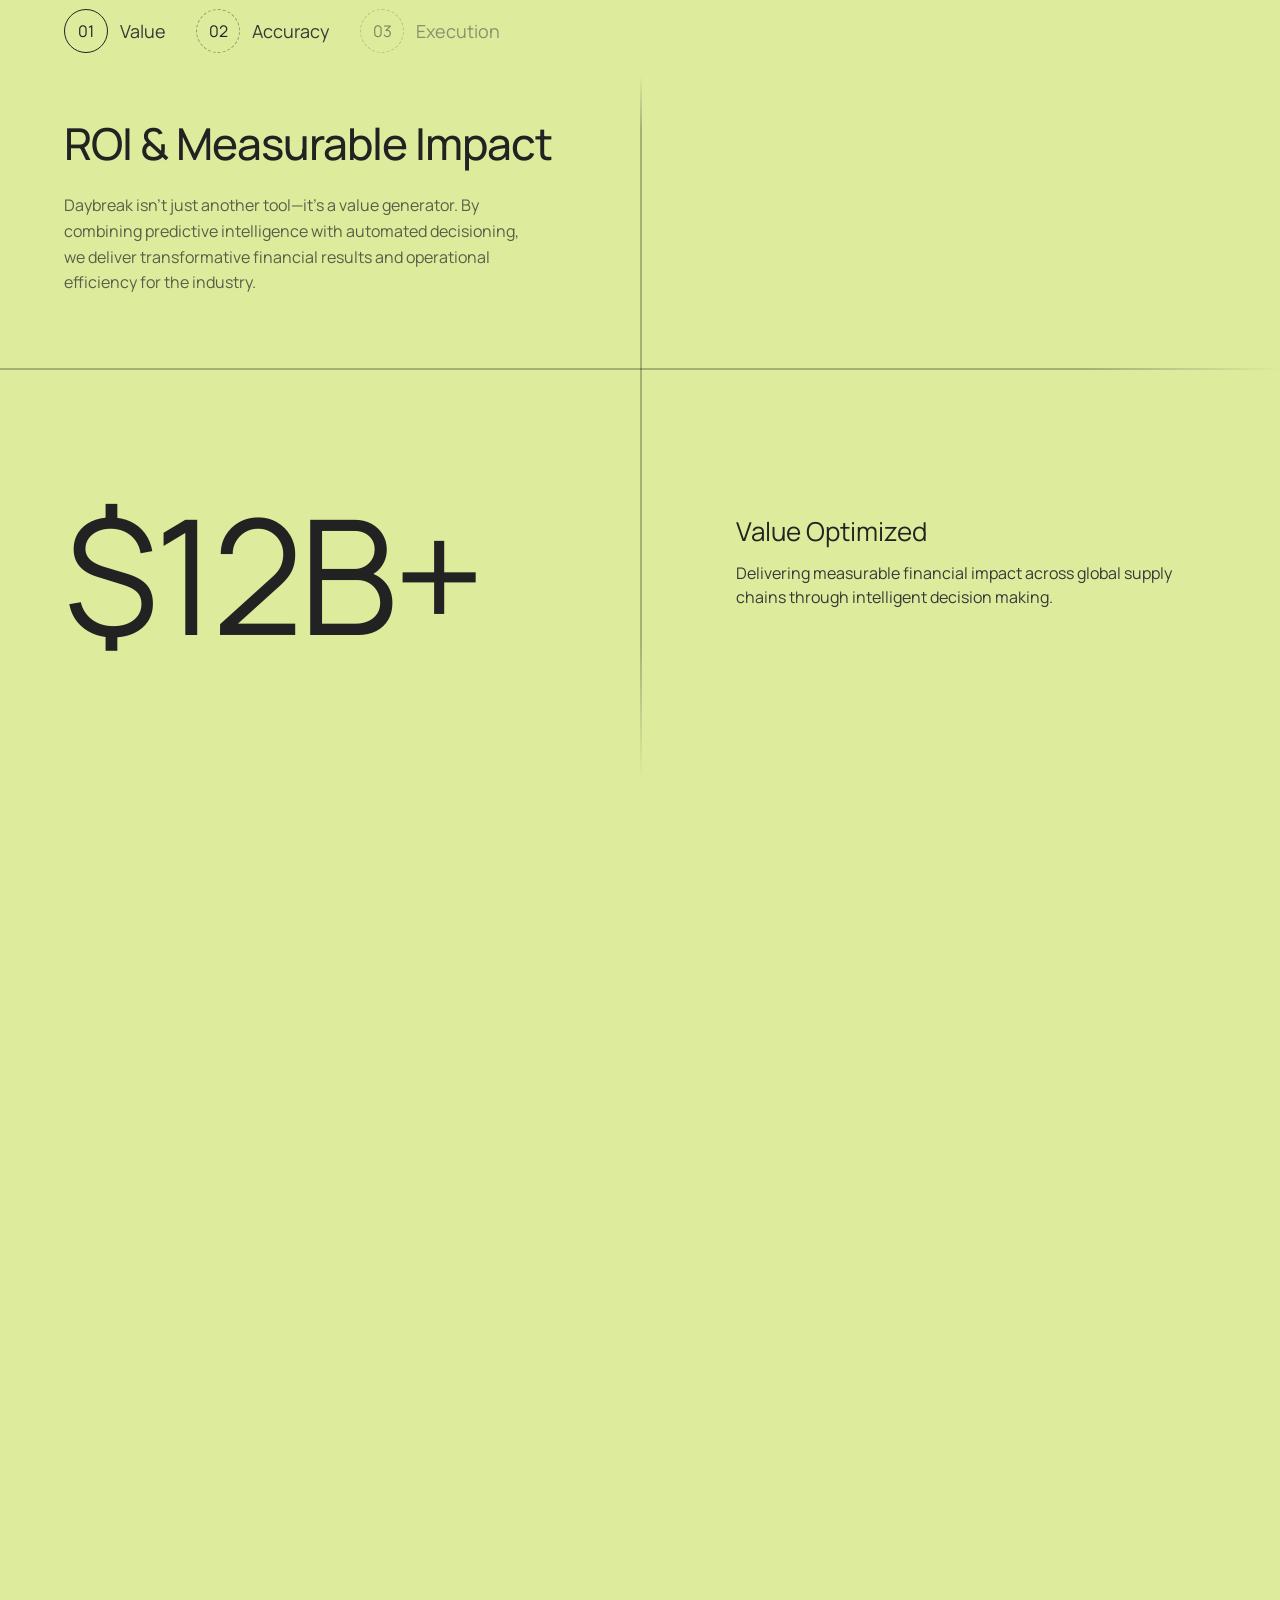
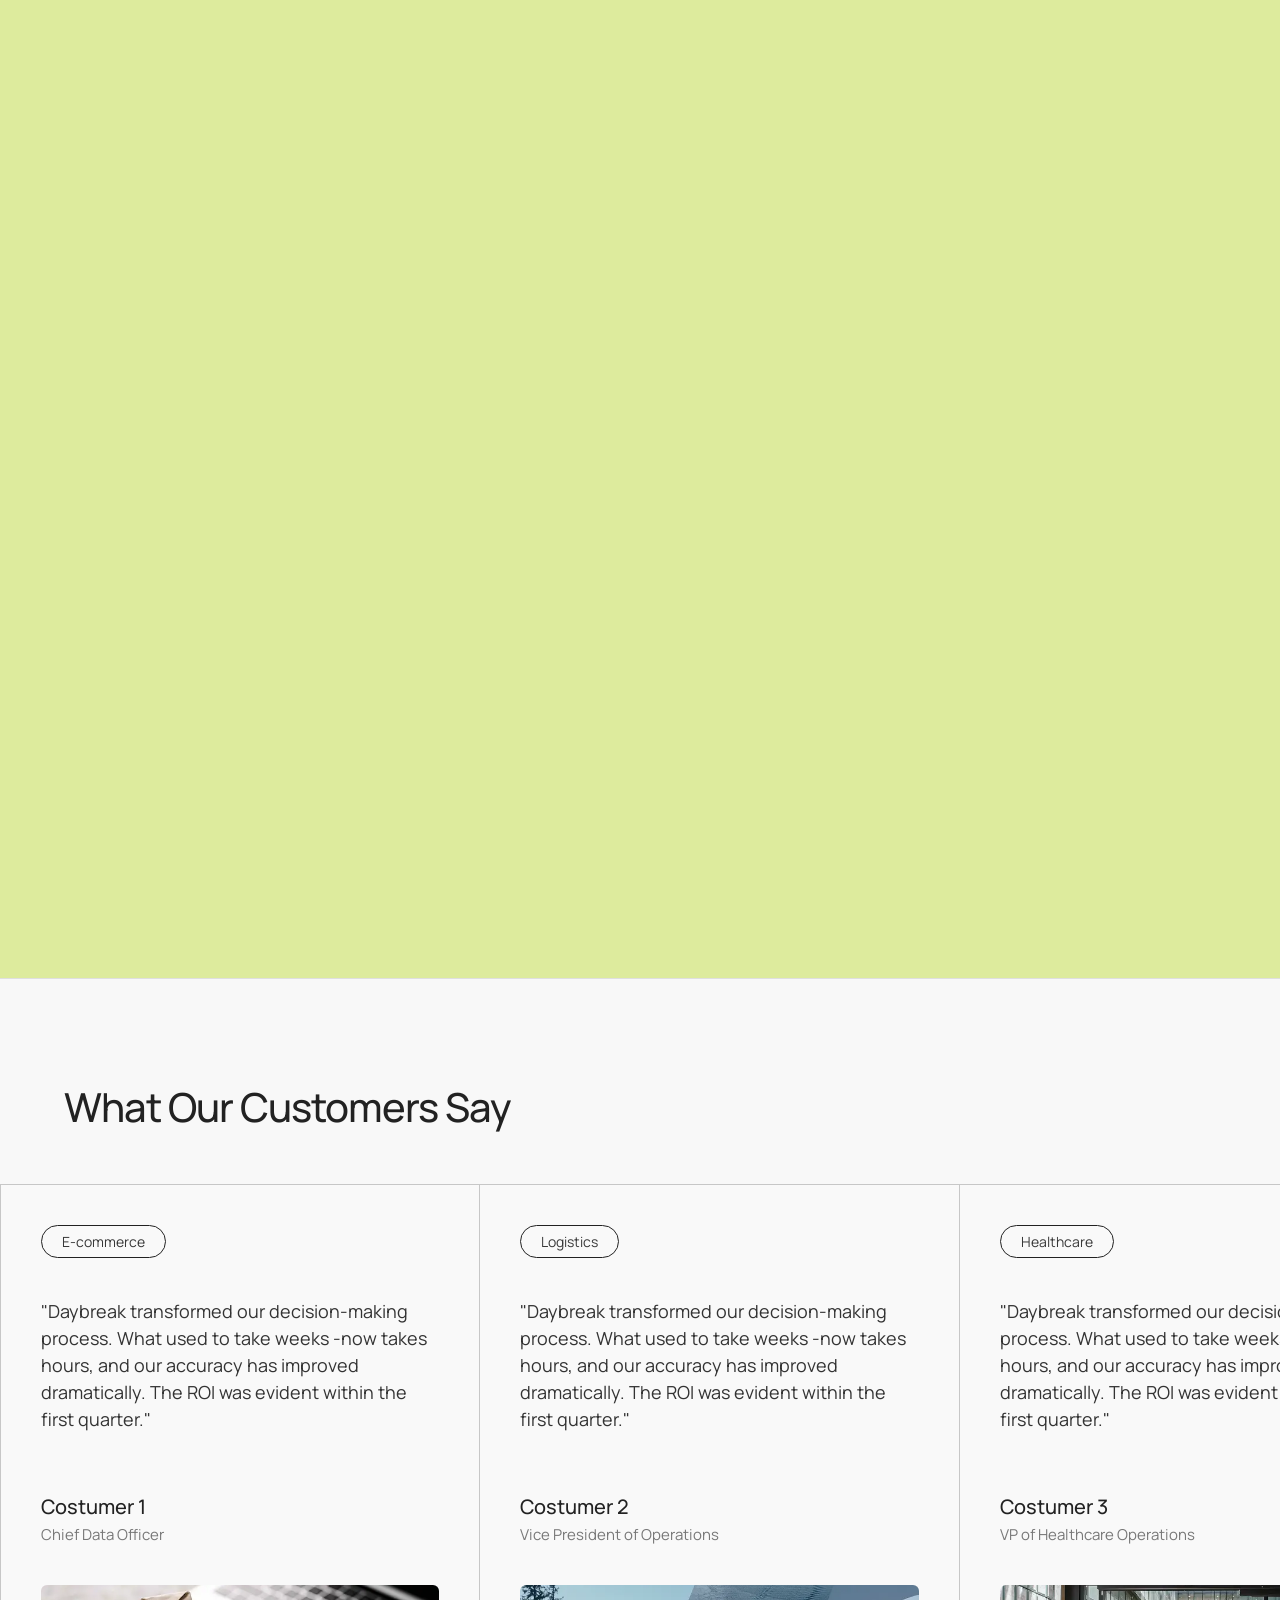
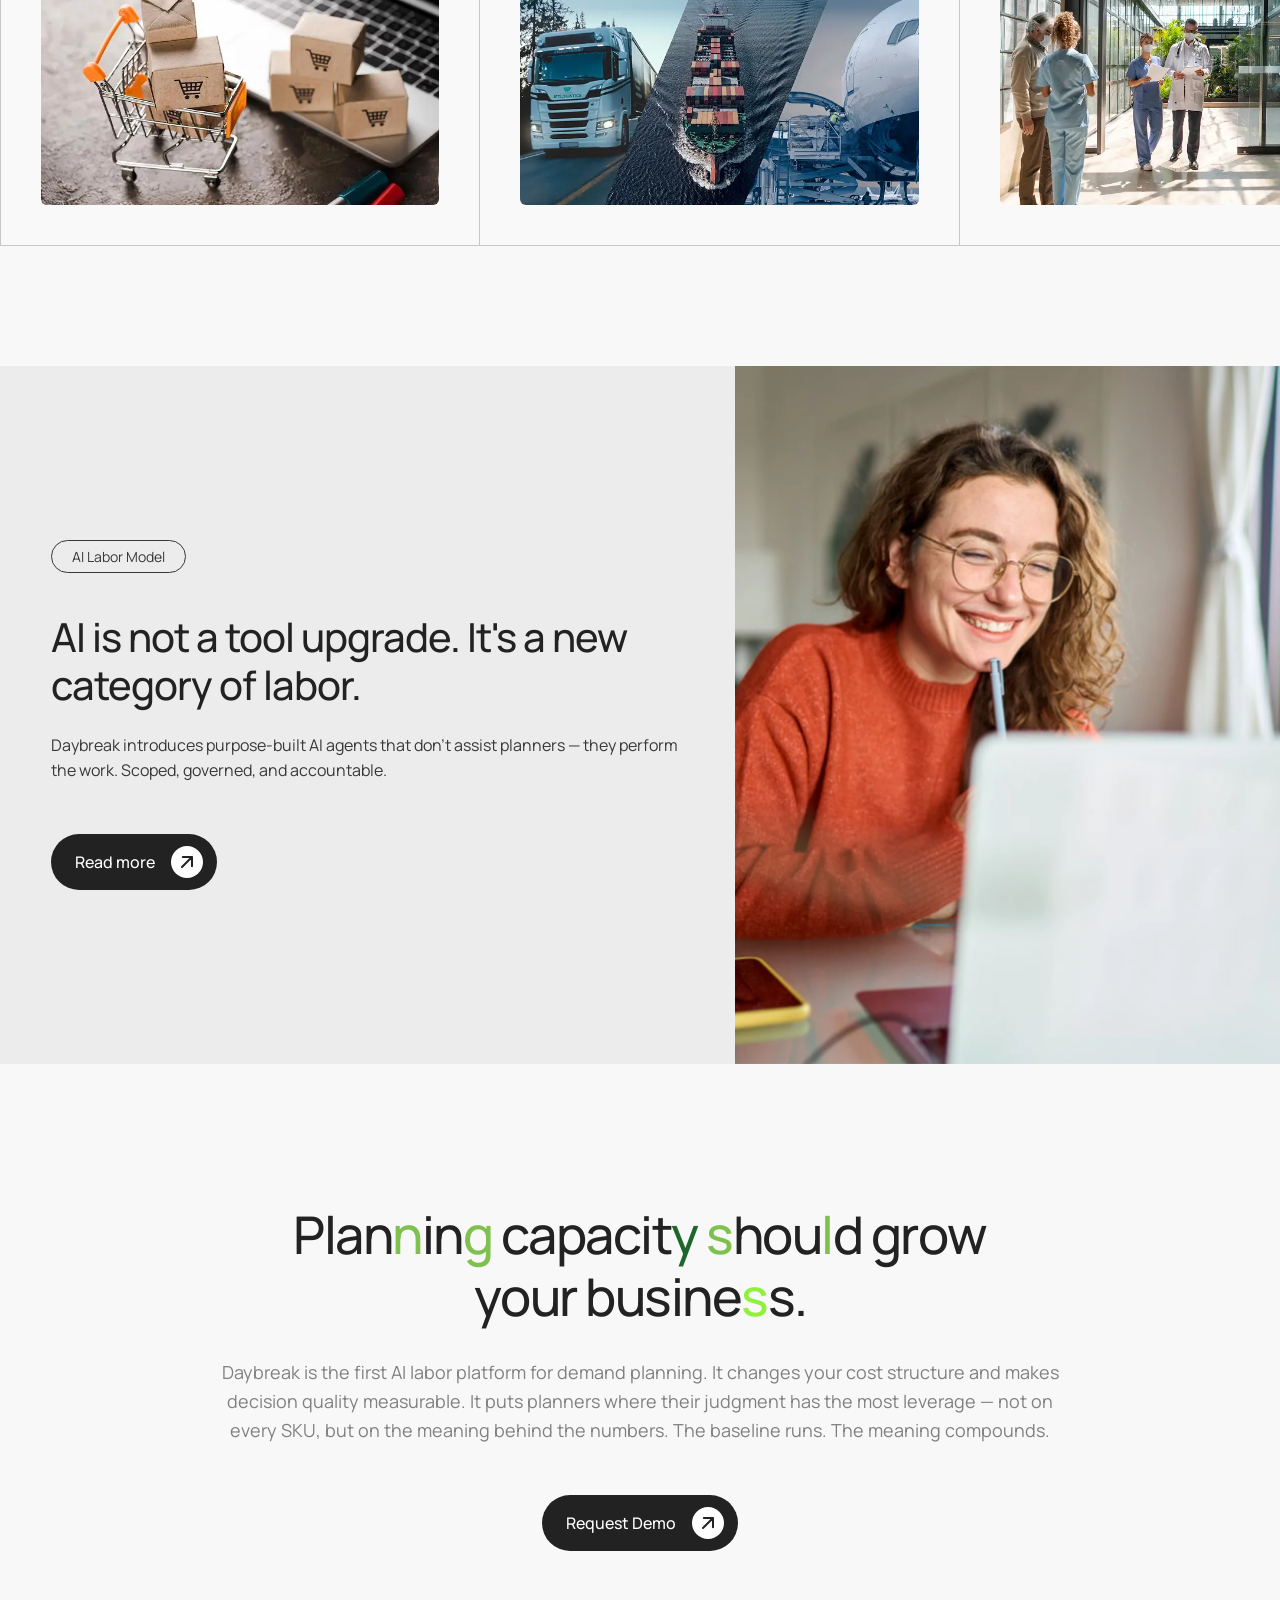
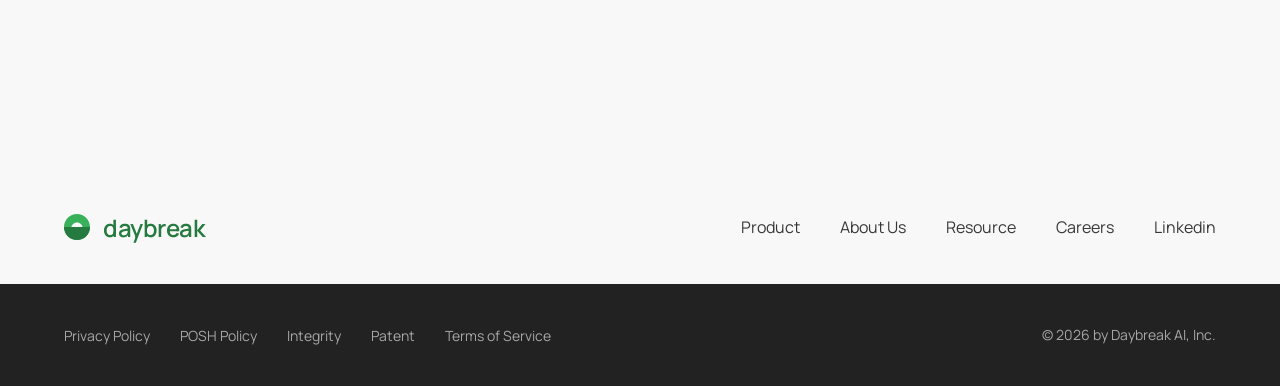
==== commit 1e359805: "Fix: iOS black video background — convert particle webm to H.264 mp4, serve mp4 first with webm fall" ====
--- a/index.html
+++ b/index.html
@@ -363,10 +363,14 @@
                 <!-- Card 1: Cyan -->
                 <div class="perf-card card-cyan">
                     <div class="seamless-video">
-                        <video class="sv-primary is-playing" src="./Assets/Section_Performance/particle1.webm" muted
-                            playsinline></video>
-                        <video class="sv-secondary is-hidden" src="./Assets/Section_Performance/particle1.webm" muted
-                            playsinline></video>
+                        <video class="sv-primary is-playing" muted playsinline autoplay loop>
+                            <source src="./Assets/Section_Performance/particle1.mp4" type="video/mp4">
+                            <source src="./Assets/Section_Performance/particle1.webm" type="video/webm">
+                        </video>
+                        <video class="sv-secondary is-hidden" muted playsinline autoplay loop>
+                            <source src="./Assets/Section_Performance/particle1.mp4" type="video/mp4">
+                            <source src="./Assets/Section_Performance/particle1.webm" type="video/webm">
+                        </video>
                     </div>
                     <div class="perf-card-text">
                         <hr class="perf-divider" />
@@ -378,10 +382,14 @@
                 <!-- Card 2: Green -->
                 <div class="perf-card card-green">
                     <div class="seamless-video">
-                        <video class="sv-primary is-playing" src="./Assets/Section_Performance/particle2.webm" muted
-                            playsinline></video>
-                        <video class="sv-secondary is-hidden" src="./Assets/Section_Performance/particle2.webm" muted
-                            playsinline></video>
+                        <video class="sv-primary is-playing" muted playsinline autoplay loop>
+                            <source src="./Assets/Section_Performance/particle2.mp4" type="video/mp4">
+                            <source src="./Assets/Section_Performance/particle2.webm" type="video/webm">
+                        </video>
+                        <video class="sv-secondary is-hidden" muted playsinline autoplay loop>
+                            <source src="./Assets/Section_Performance/particle2.mp4" type="video/mp4">
+                            <source src="./Assets/Section_Performance/particle2.webm" type="video/webm">
+                        </video>
                     </div>
                     <div class="perf-card-text">
                         <hr class="perf-divider" />
--- a/index.css
+++ b/index.css
@@ -1379,6 +1379,8 @@
   display: flex;
   align-items: center;
   justify-content: center;
+  /* Inherit parent card color to prevent black flash before video loads on mobile */
+  background-color: inherit;
 }
 
 .seamless-video video {
@@ -1391,6 +1393,8 @@
   transform: translate(-50%, -50%);
   transition: opacity 1s ease-in-out;
   /* 1-second crossfade duration matches JS */
+  background-color: transparent;
+  /* prevent black pre-load background on mobile */
 }
 
 .seamless-video video.is-playing {
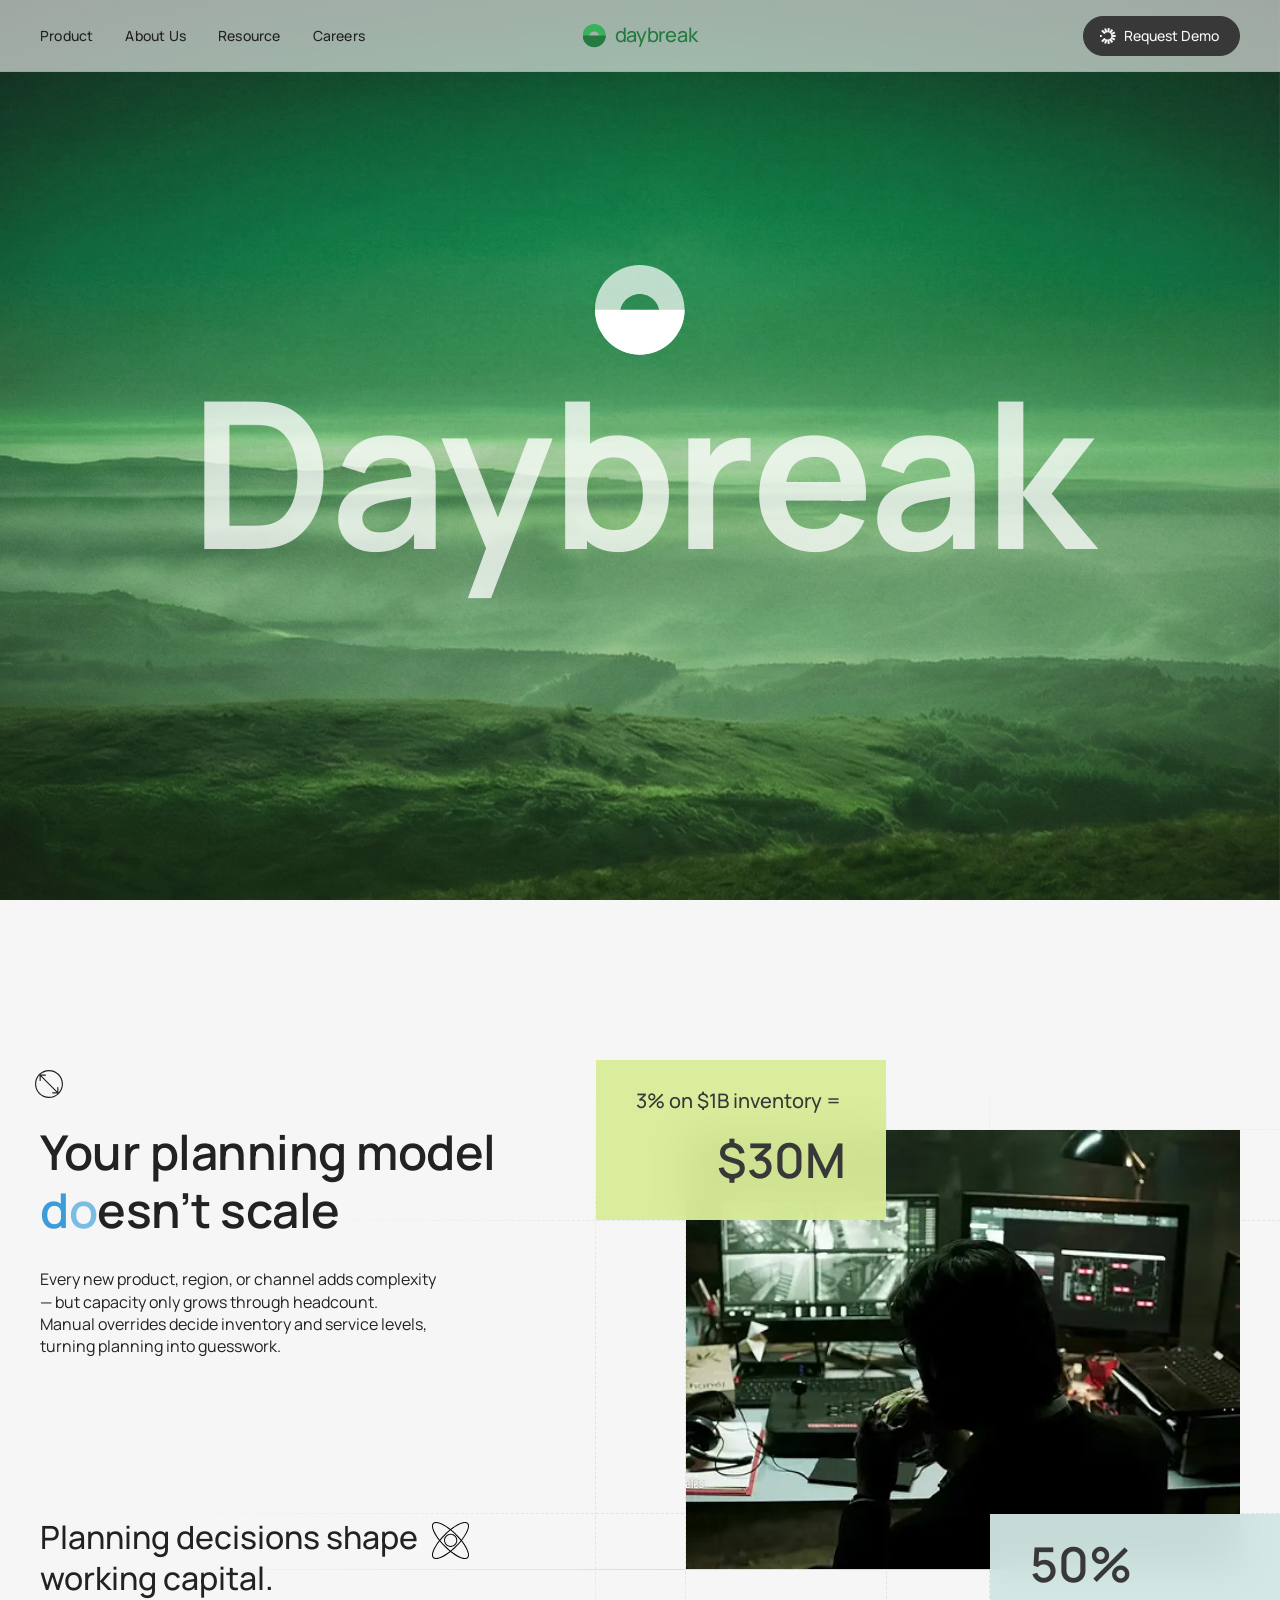
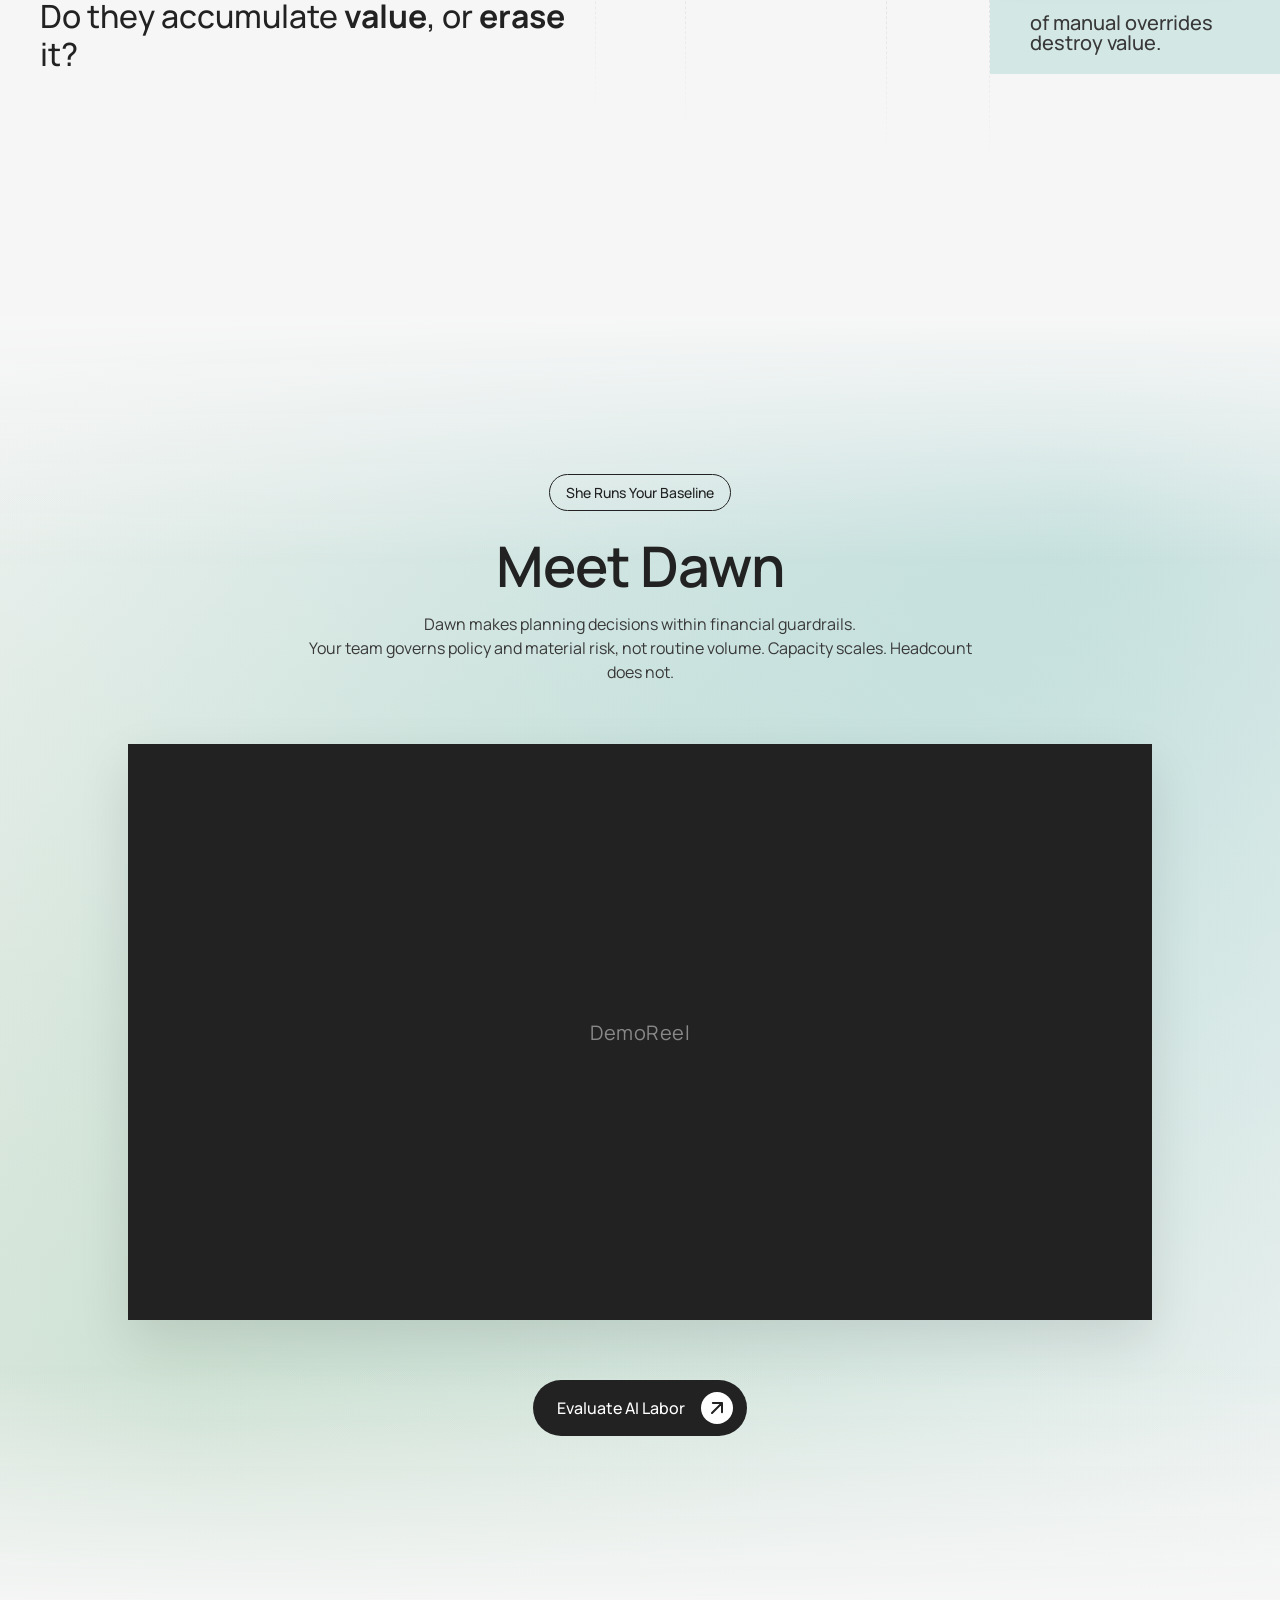
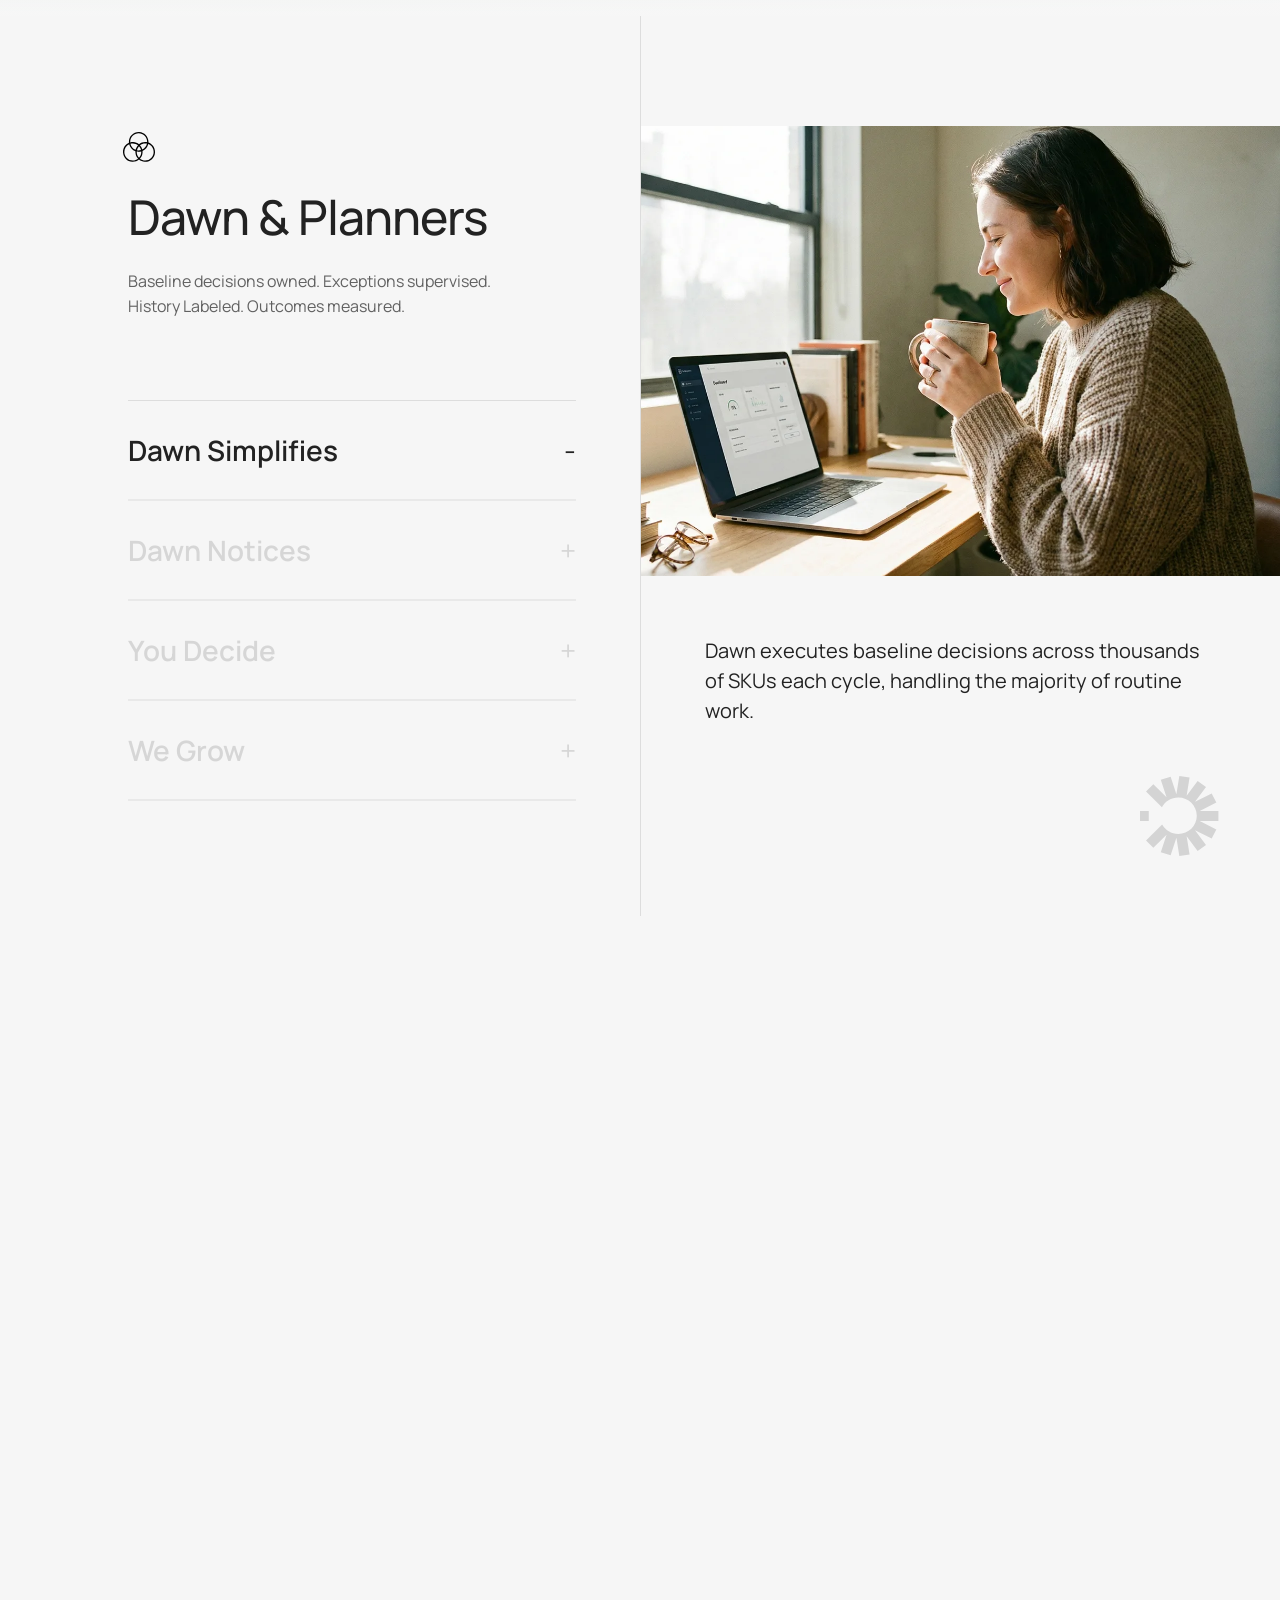
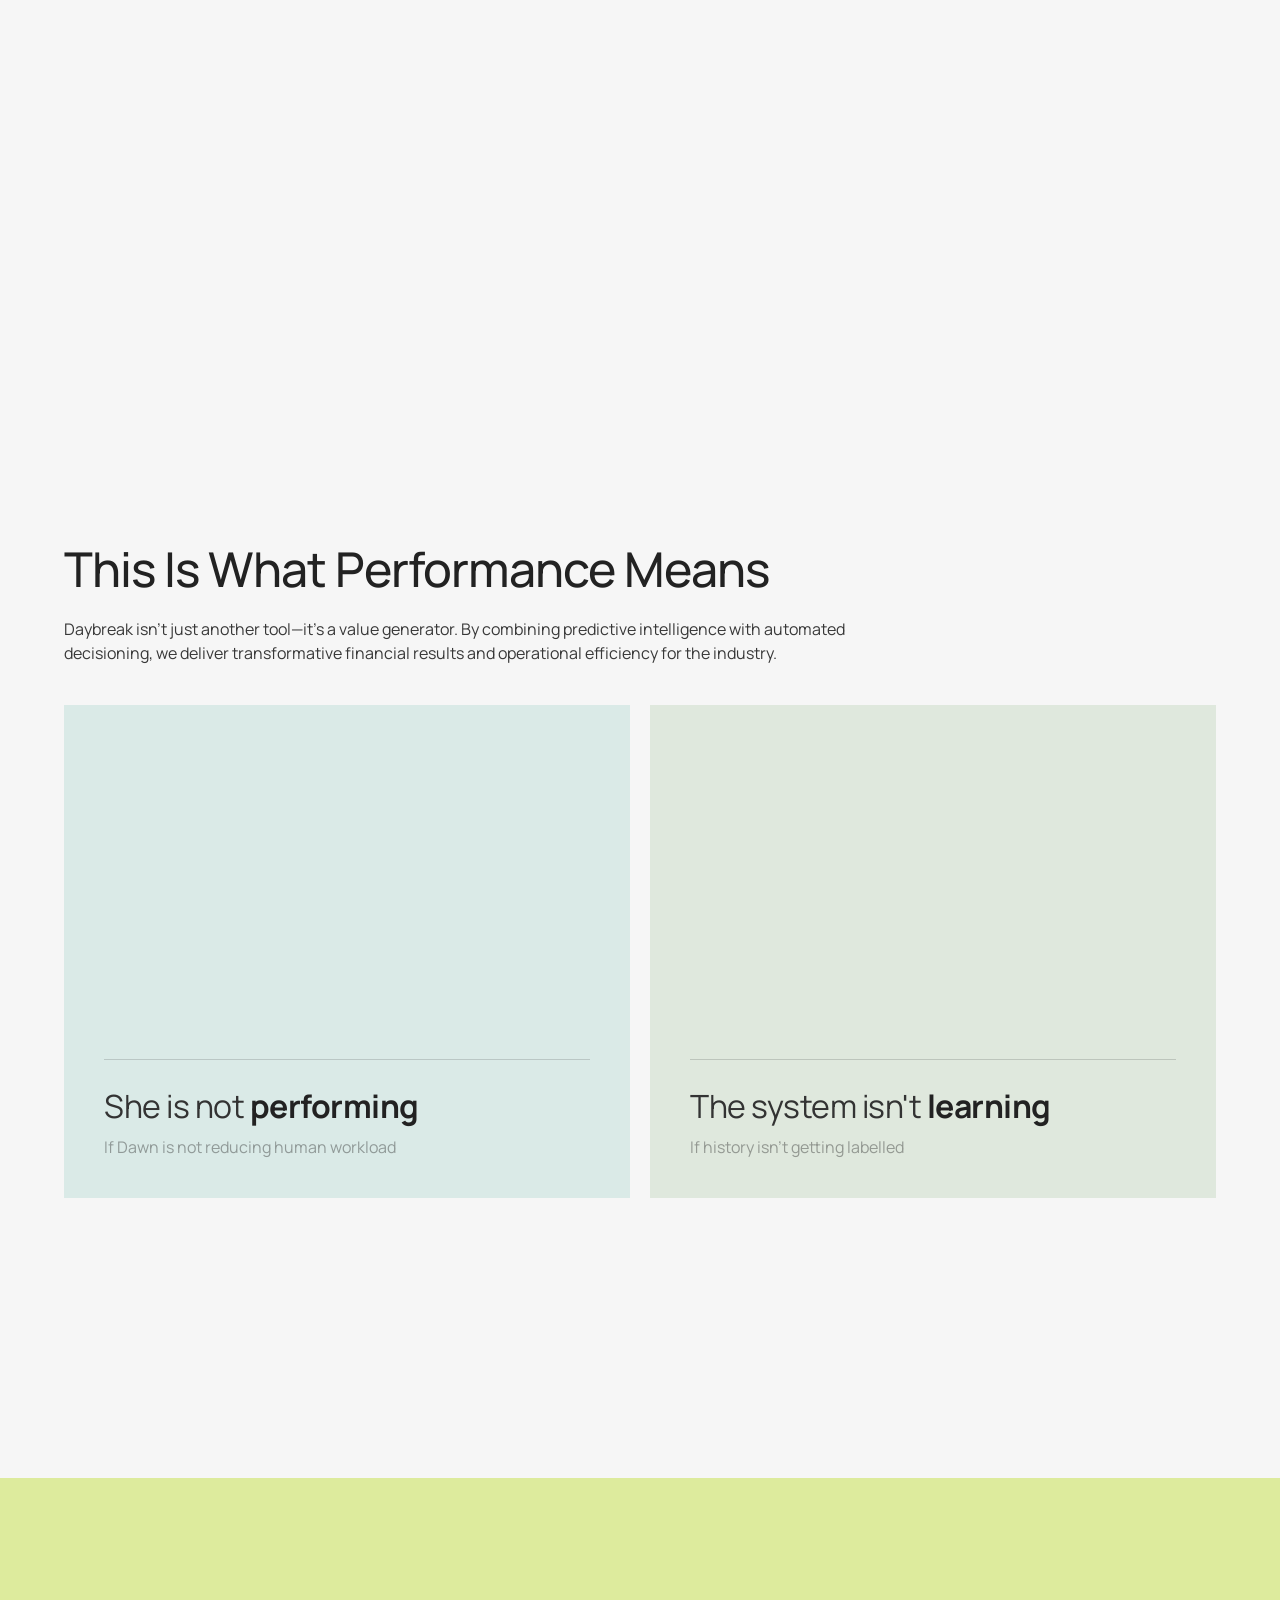
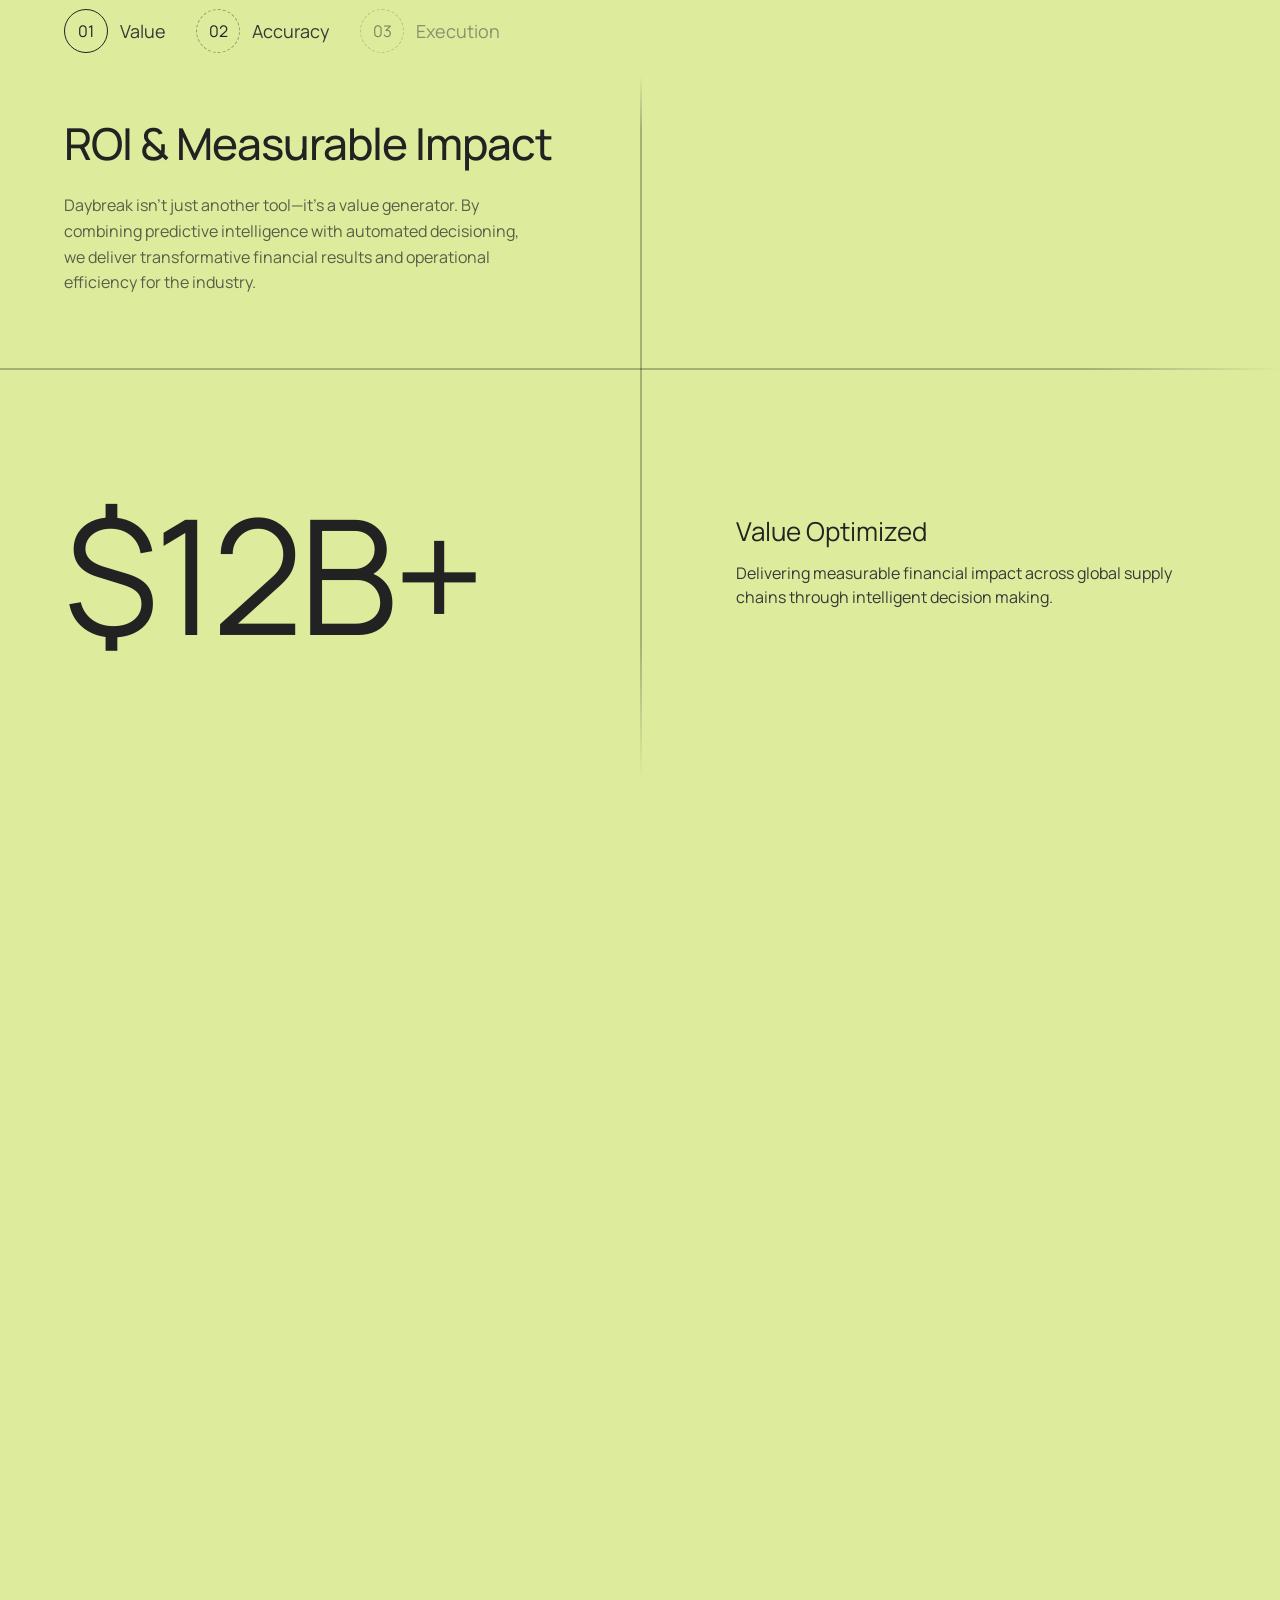
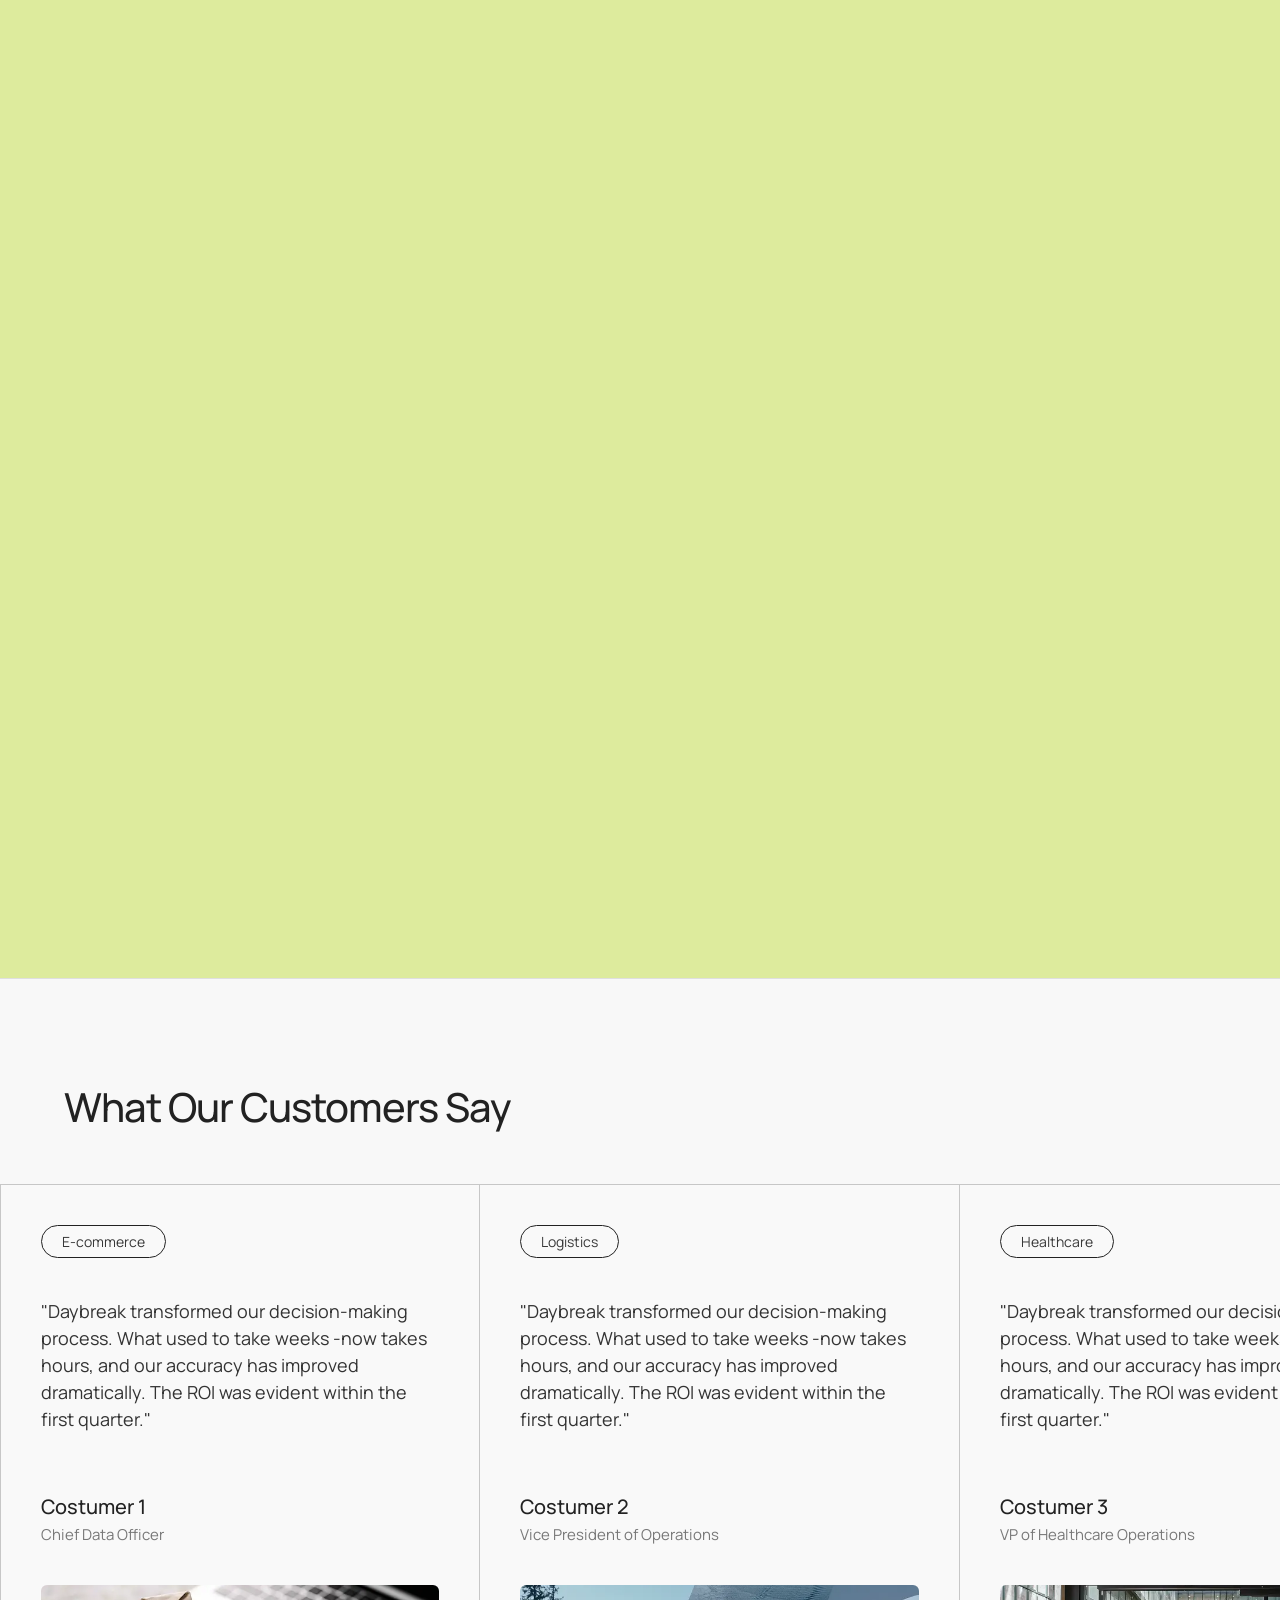
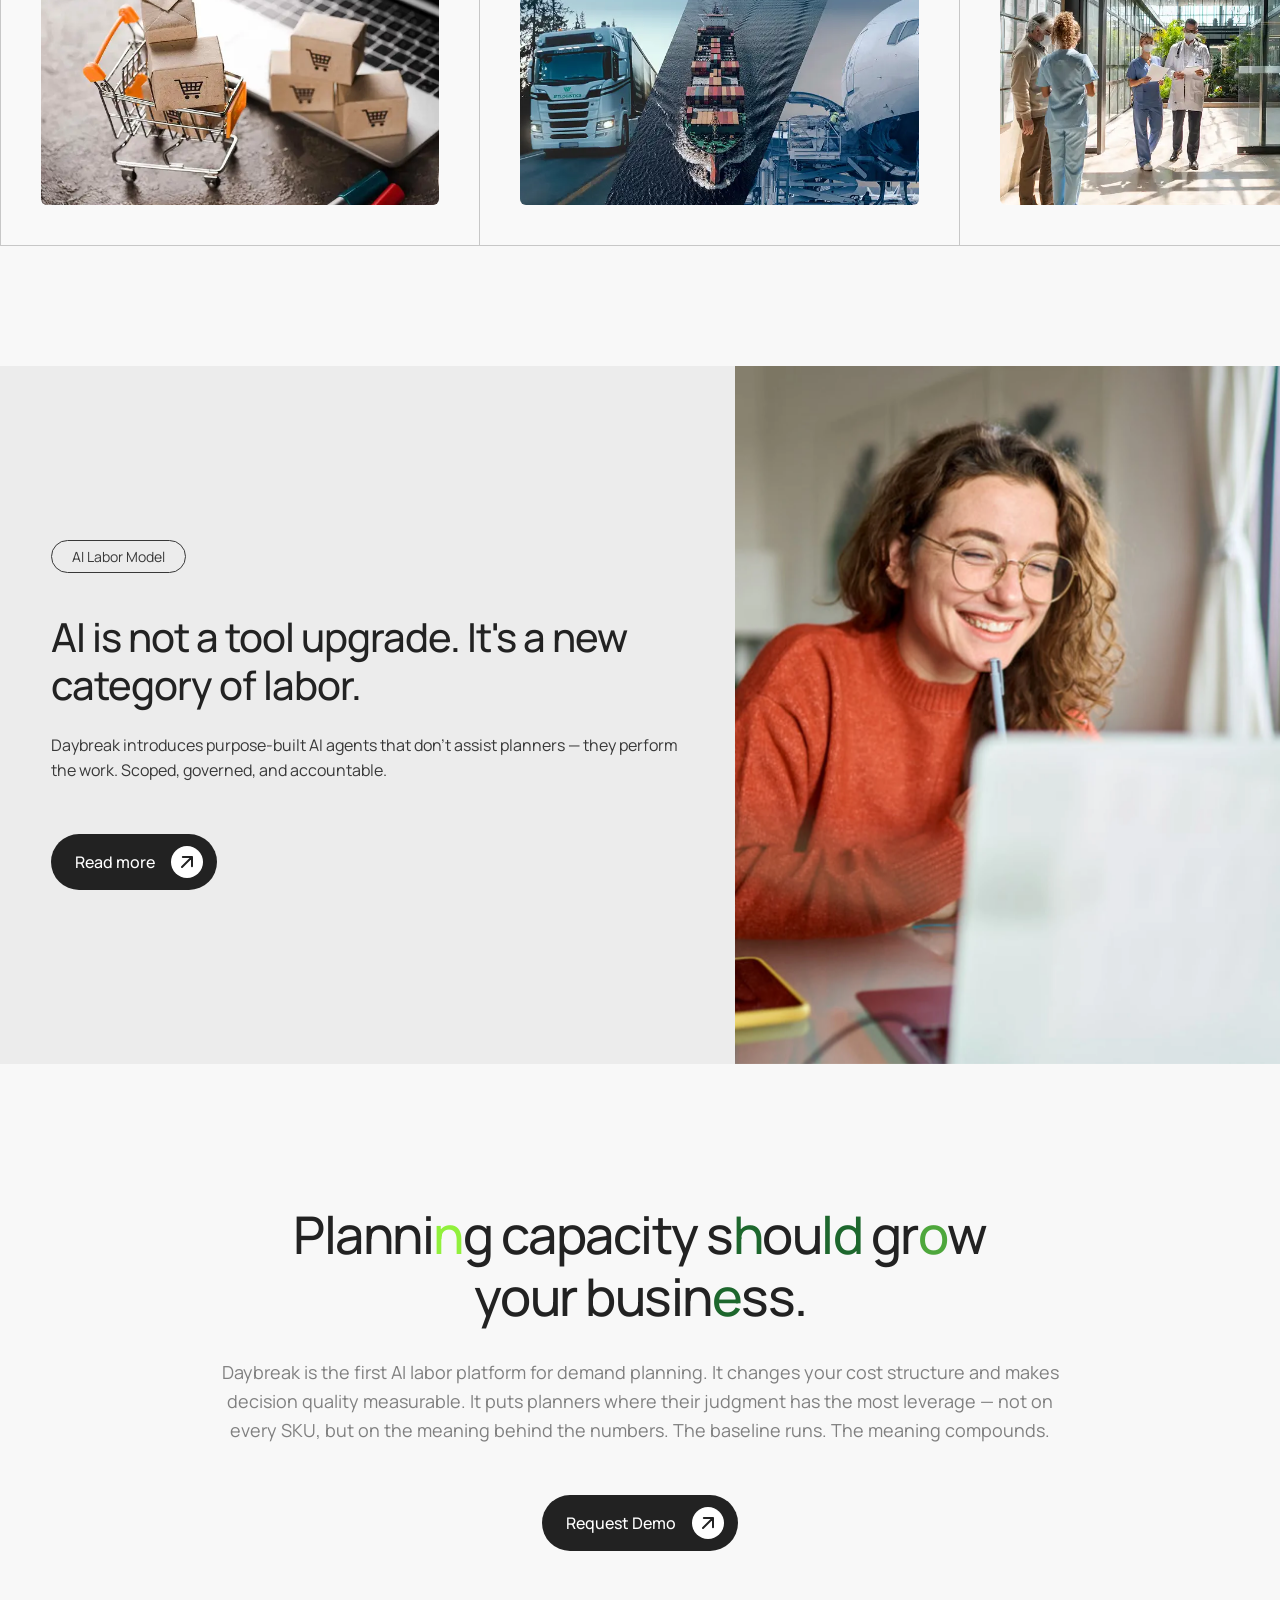
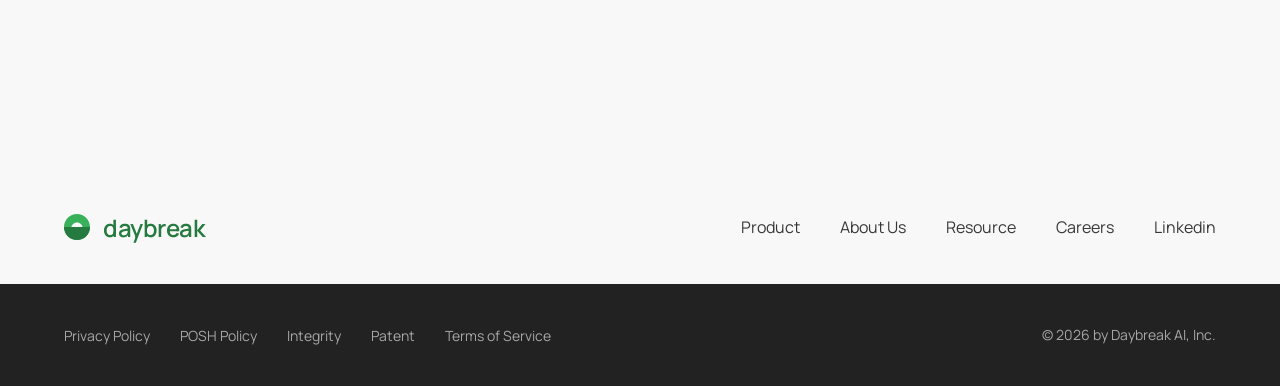
==== commit ee70fe4e: "Enhance: Mobile fallback for particle animations using static PNGs to avoid iOS video loading blank/" ====
--- a/index.html
+++ b/index.html
@@ -371,6 +371,9 @@
                             <source src="./Assets/Section_Performance/particle1.mp4" type="video/mp4">
                             <source src="./Assets/Section_Performance/particle1.webm" type="video/webm">
                         </video>
+                        <!-- Mobile Static Fallback -->
+                        <img class="sv-mobile-fallback" src="./Assets/Section_Performance/particle1_mobile.png"
+                            alt="Performance Particle Animation Fallback">
                     </div>
                     <div class="perf-card-text">
                         <hr class="perf-divider" />
@@ -390,6 +393,9 @@
                             <source src="./Assets/Section_Performance/particle2.mp4" type="video/mp4">
                             <source src="./Assets/Section_Performance/particle2.webm" type="video/webm">
                         </video>
+                        <!-- Mobile Static Fallback -->
+                        <img class="sv-mobile-fallback" src="./Assets/Section_Performance/particle2_mobile.png"
+                            alt="Learning Particle Animation Fallback">
                     </div>
                     <div class="perf-card-text">
                         <hr class="perf-divider" />
--- a/index.css
+++ b/index.css
@@ -1407,6 +1407,13 @@
   z-index: 1;
 }
 
+/* Mobile Static Fallback */
+.sv-mobile-fallback {
+  display: none;
+  width: 95%;
+  height: auto;
+}
+
 /* Bottom Text Area */
 .perf-card-text {
   padding: 0 40px 40px 40px;
@@ -1447,6 +1454,15 @@
 @media (max-width: 900px) {
   .perf-grid {
     grid-template-columns: 1fr;
+  }
+
+  /* Disable videos on mobile, use static comp instead */
+  .seamless-video video {
+    display: none !important;
+  }
+
+  .sv-mobile-fallback {
+    display: block;
   }
 }
 
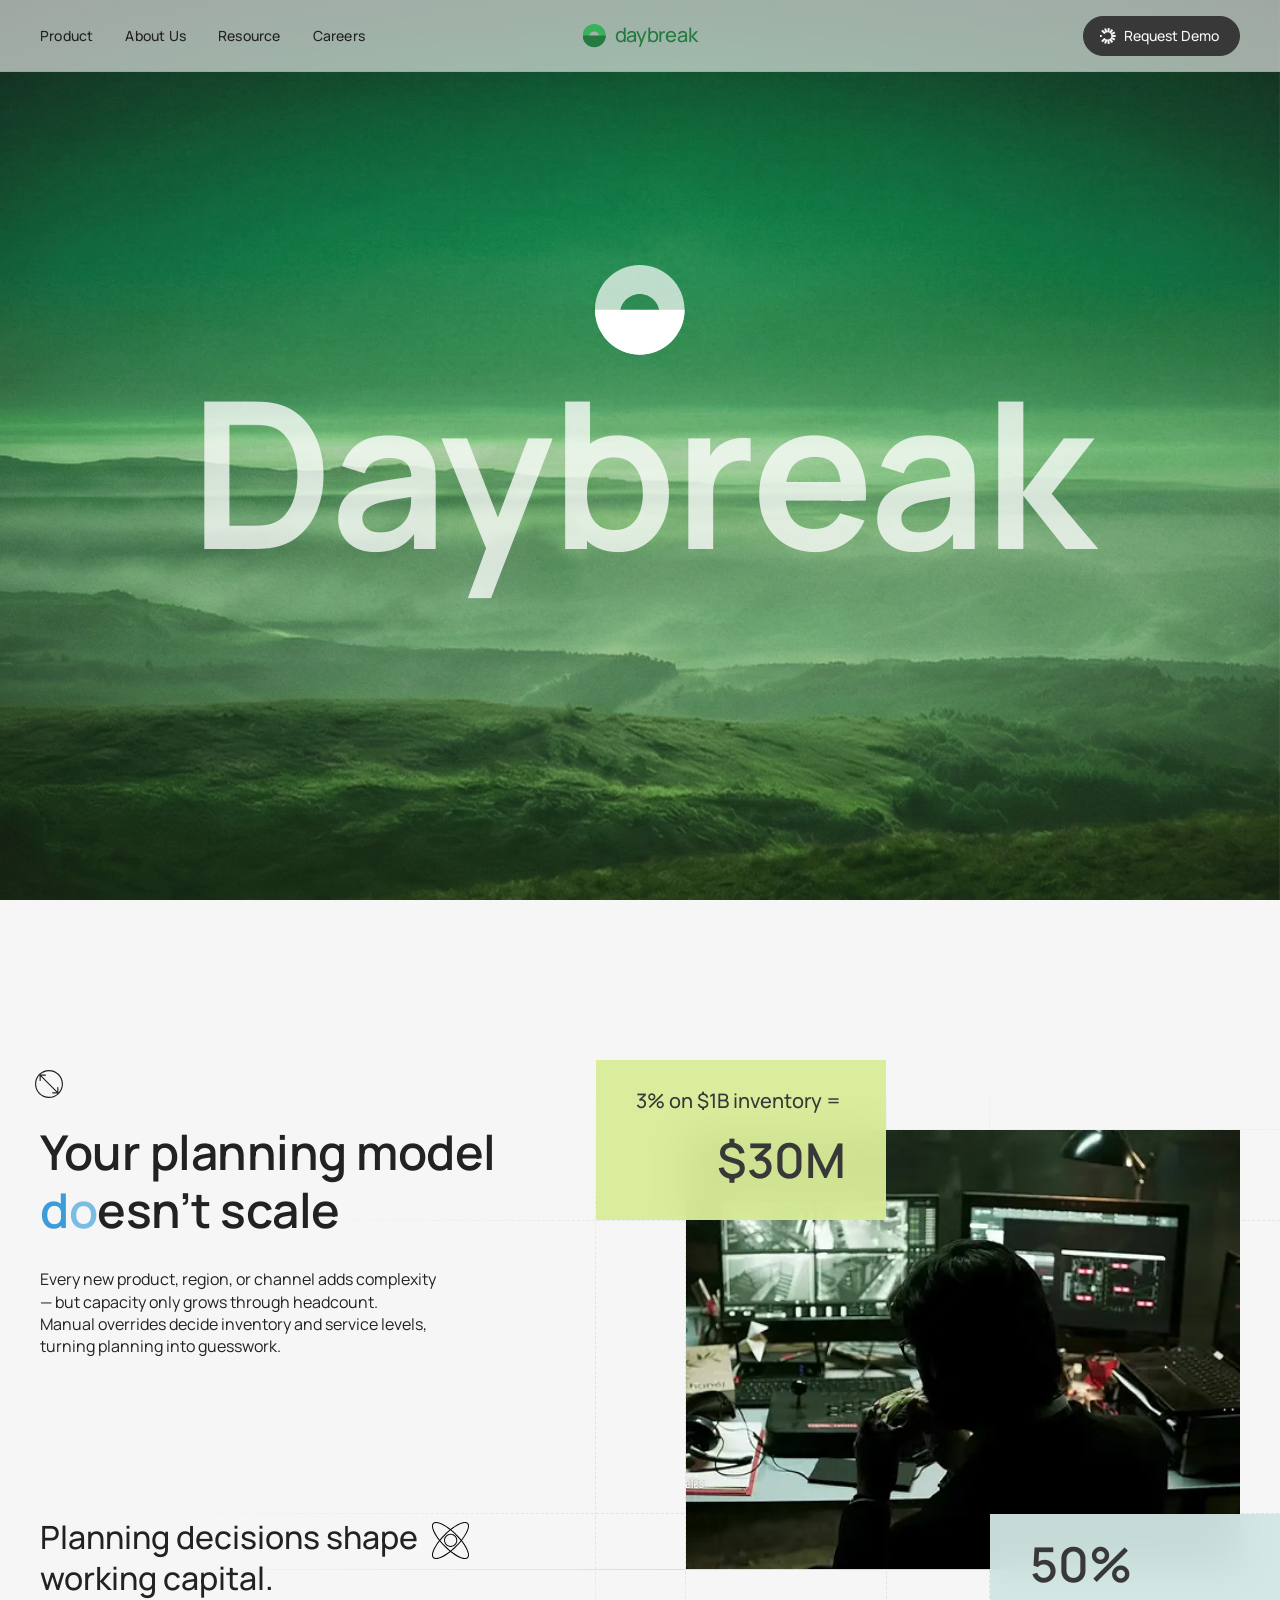
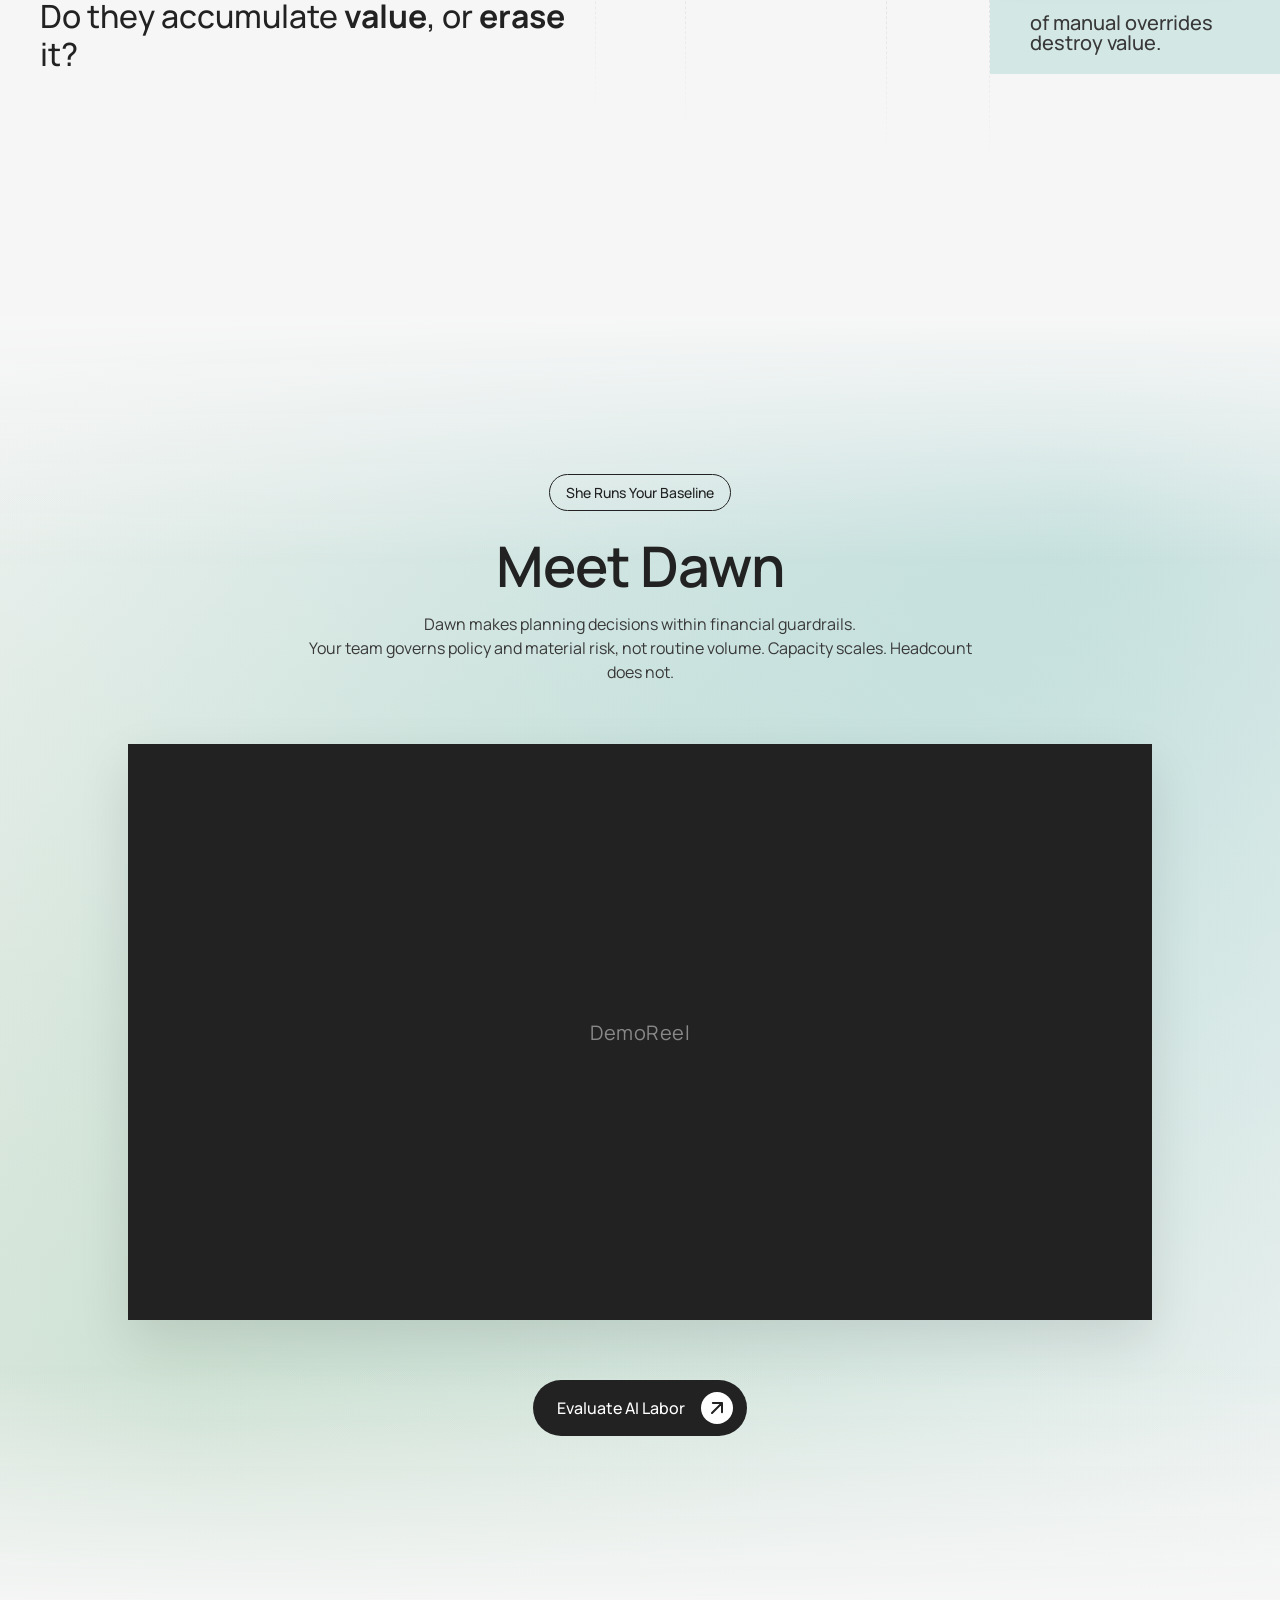
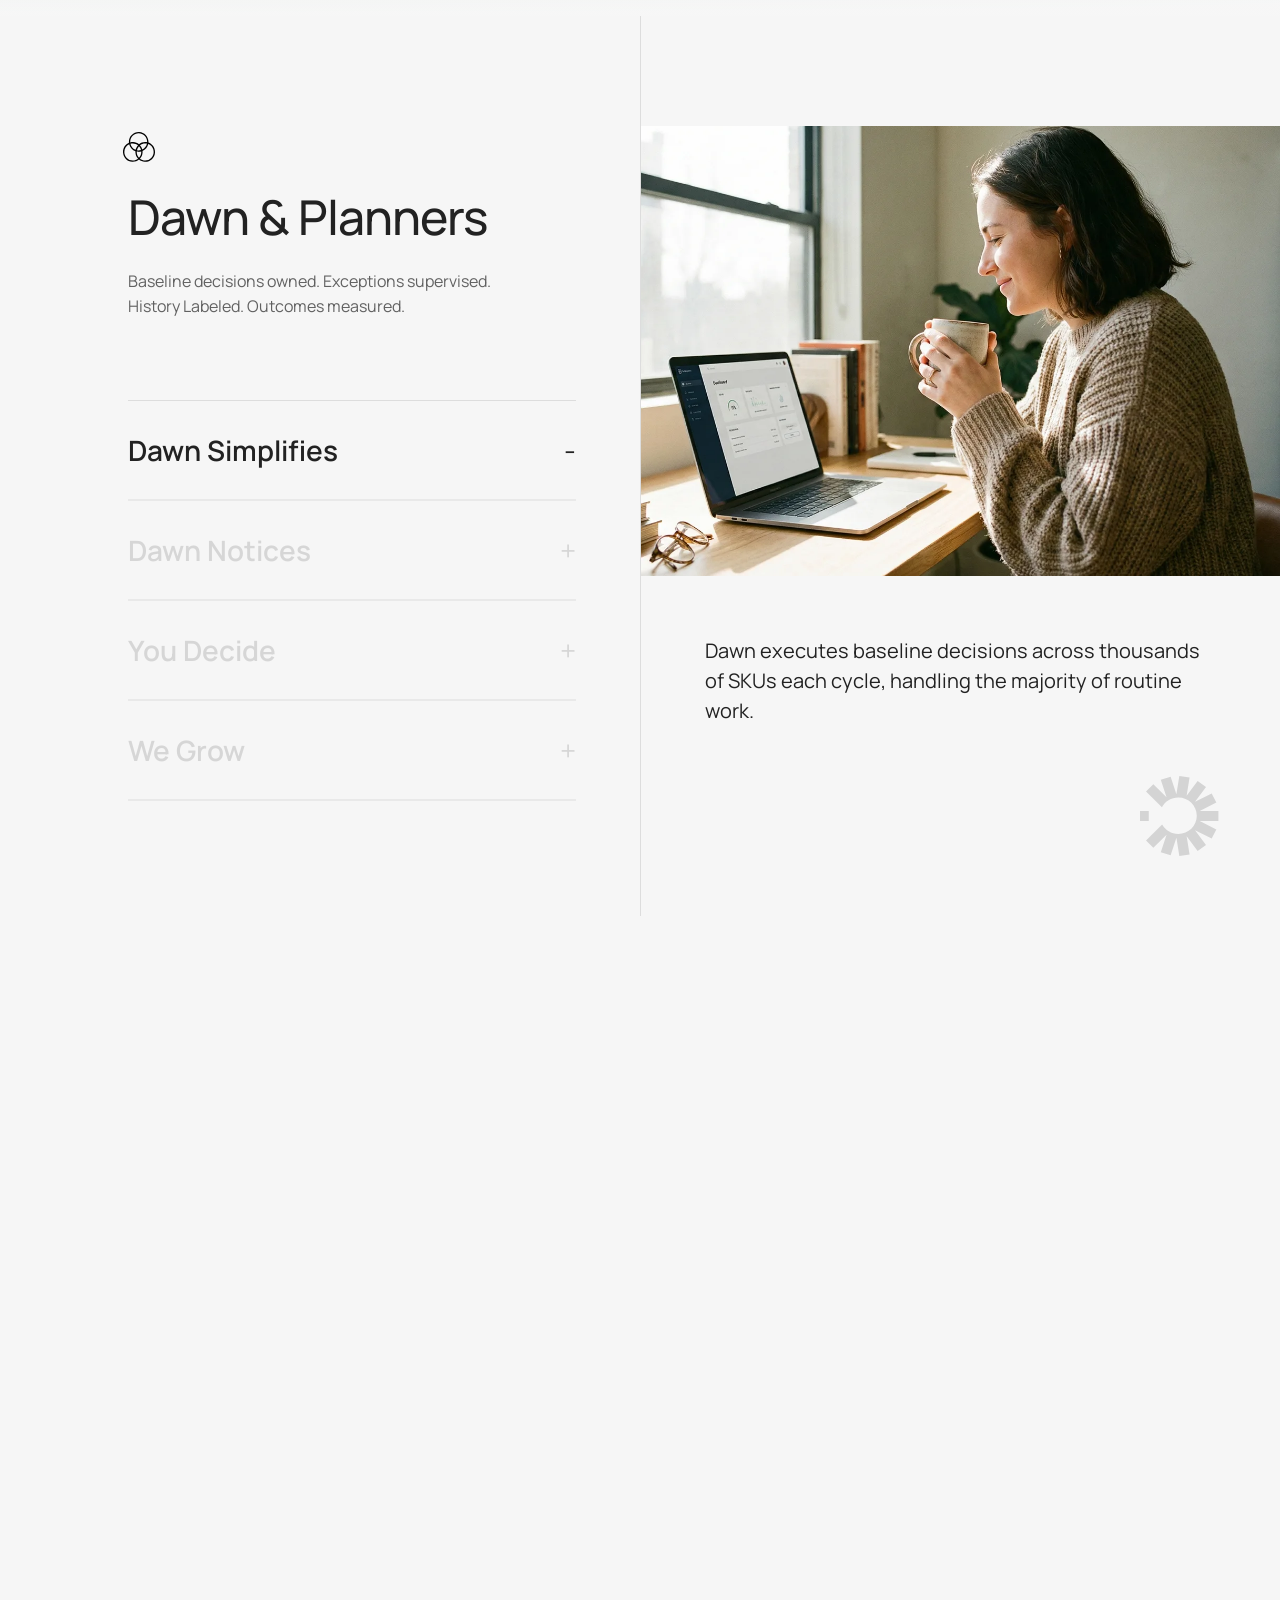
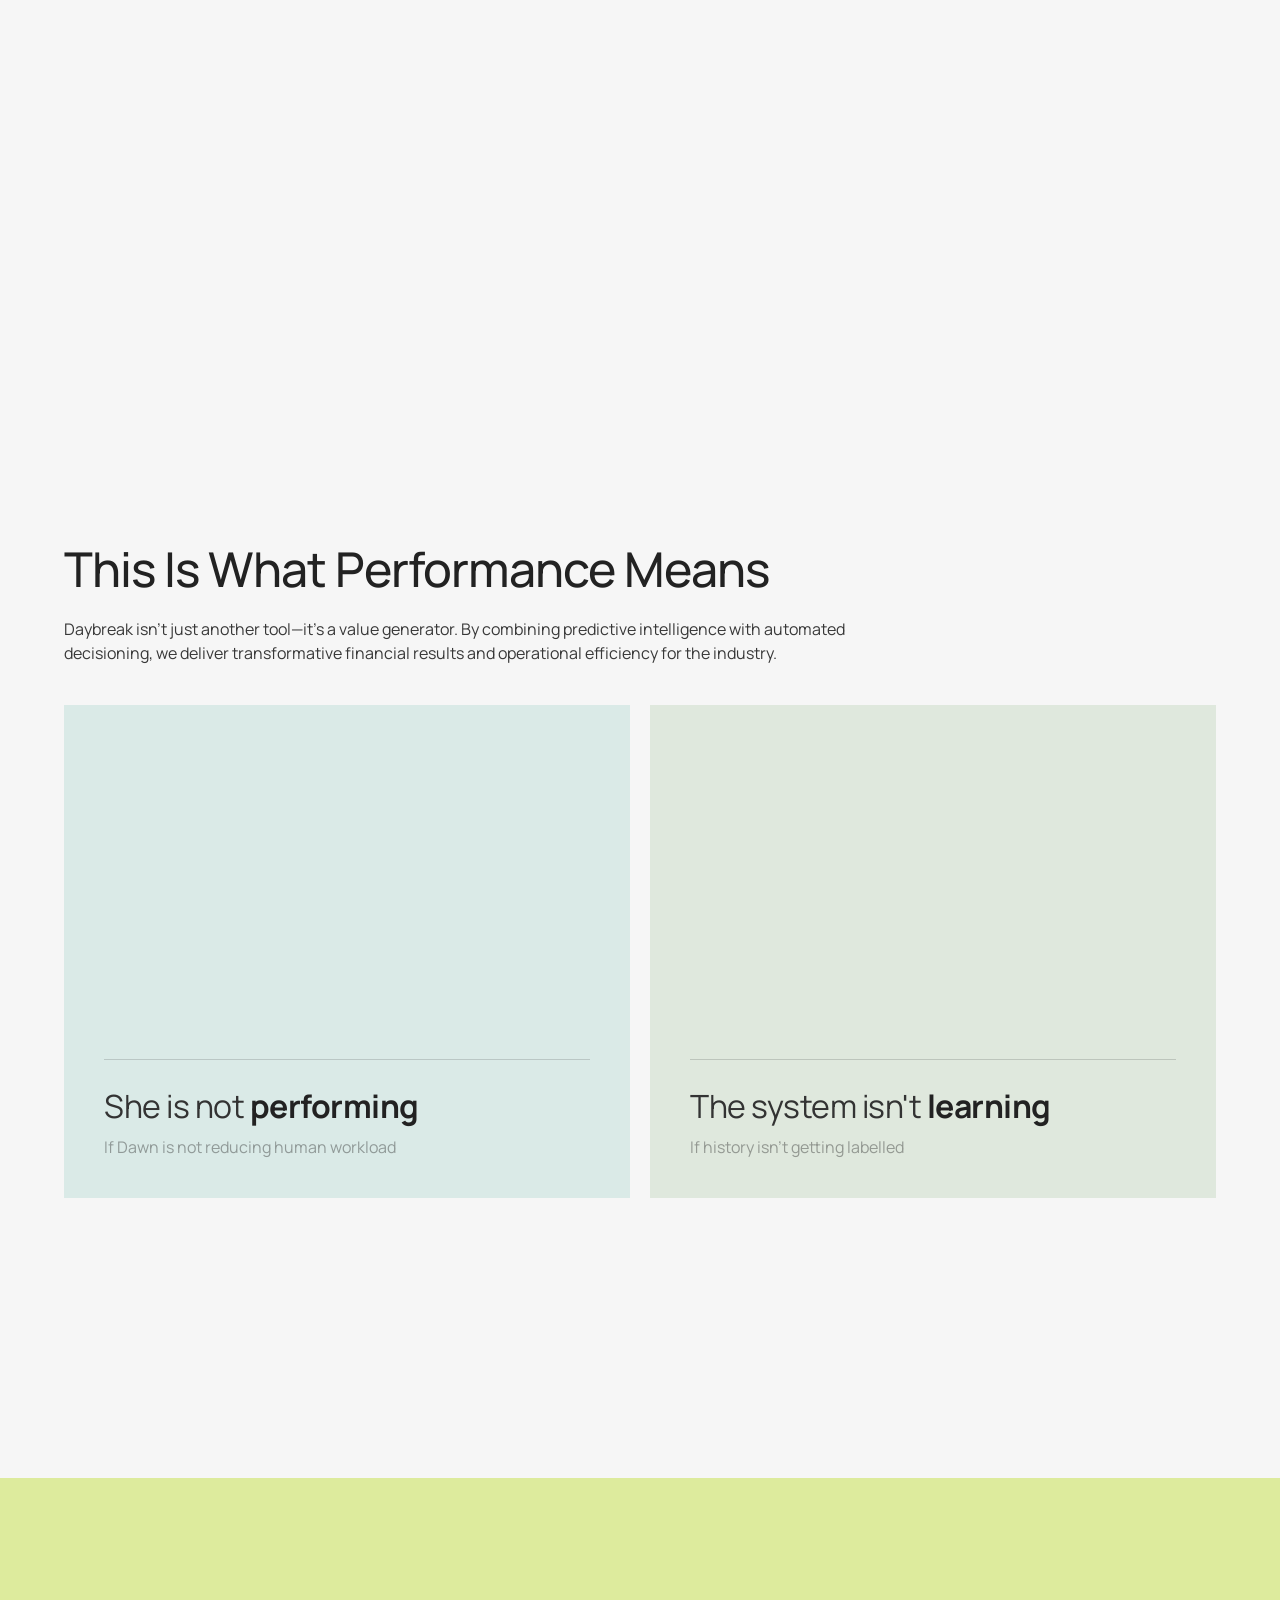
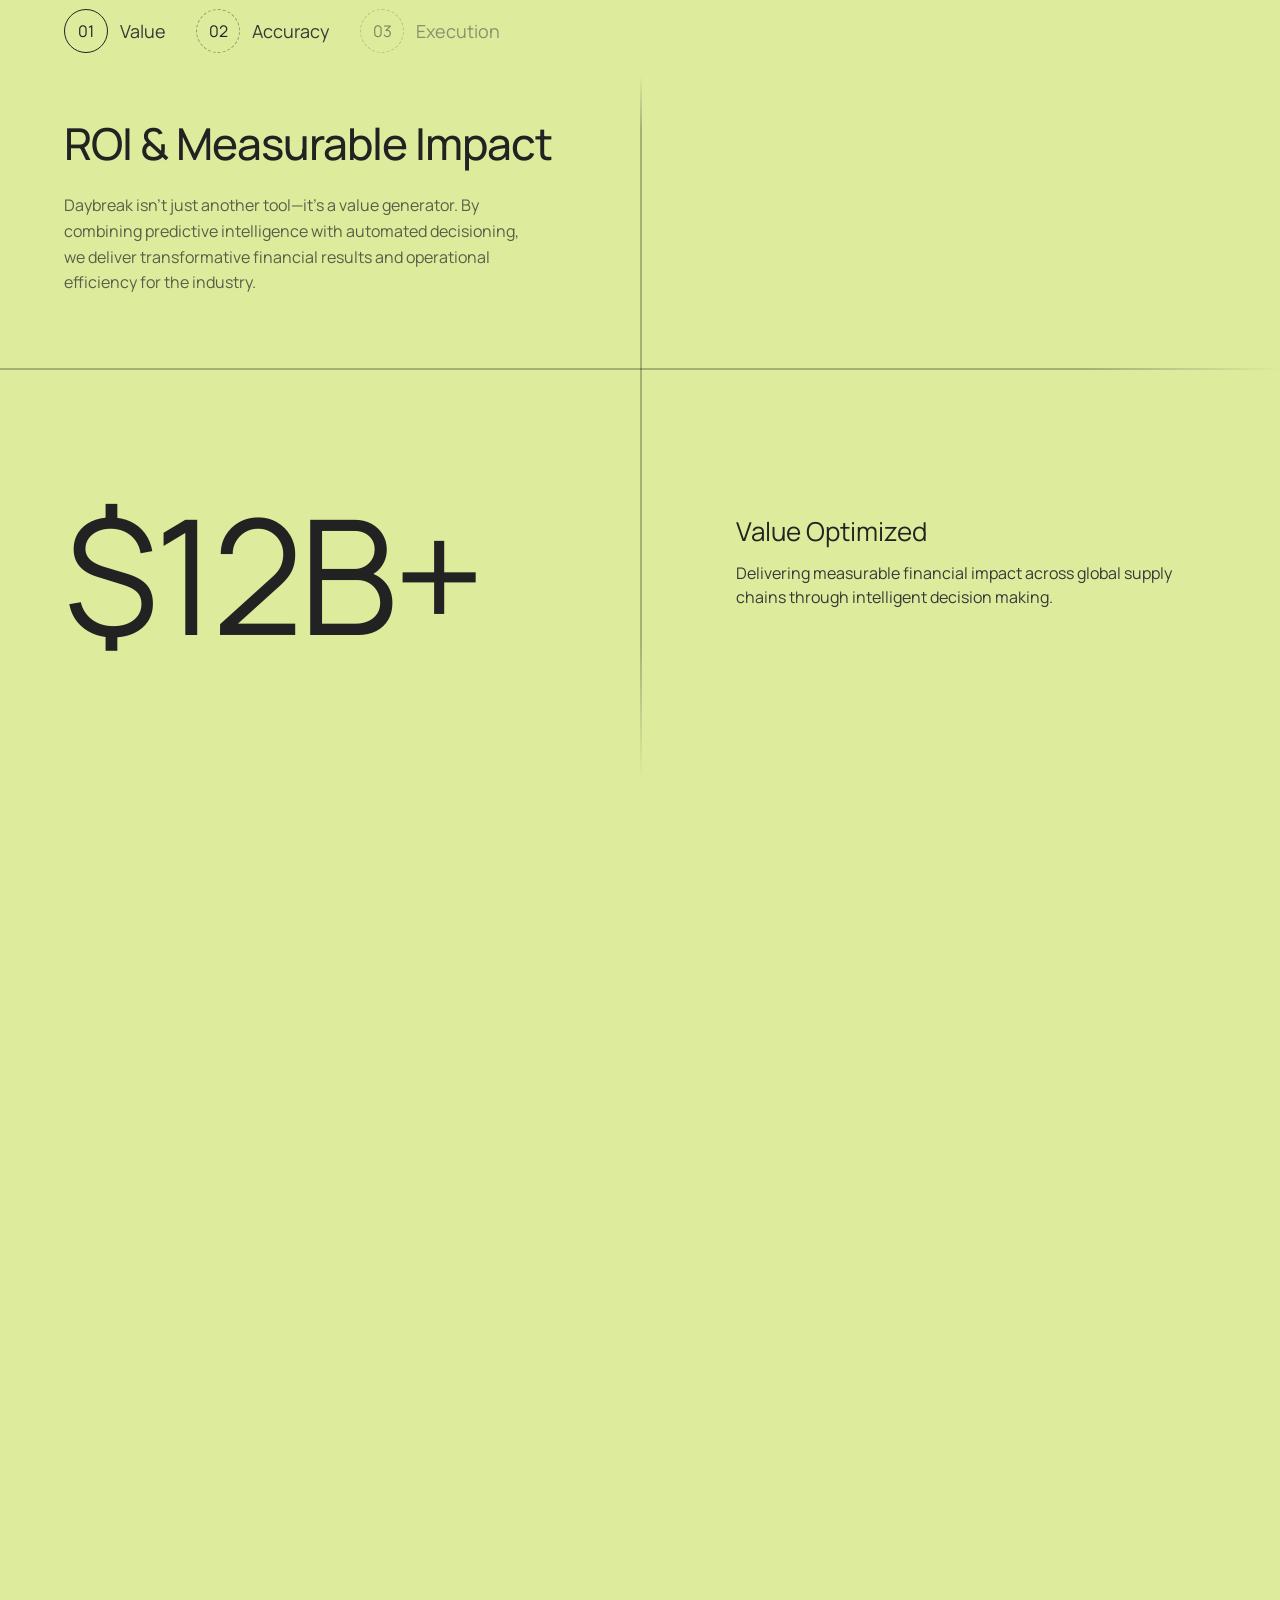
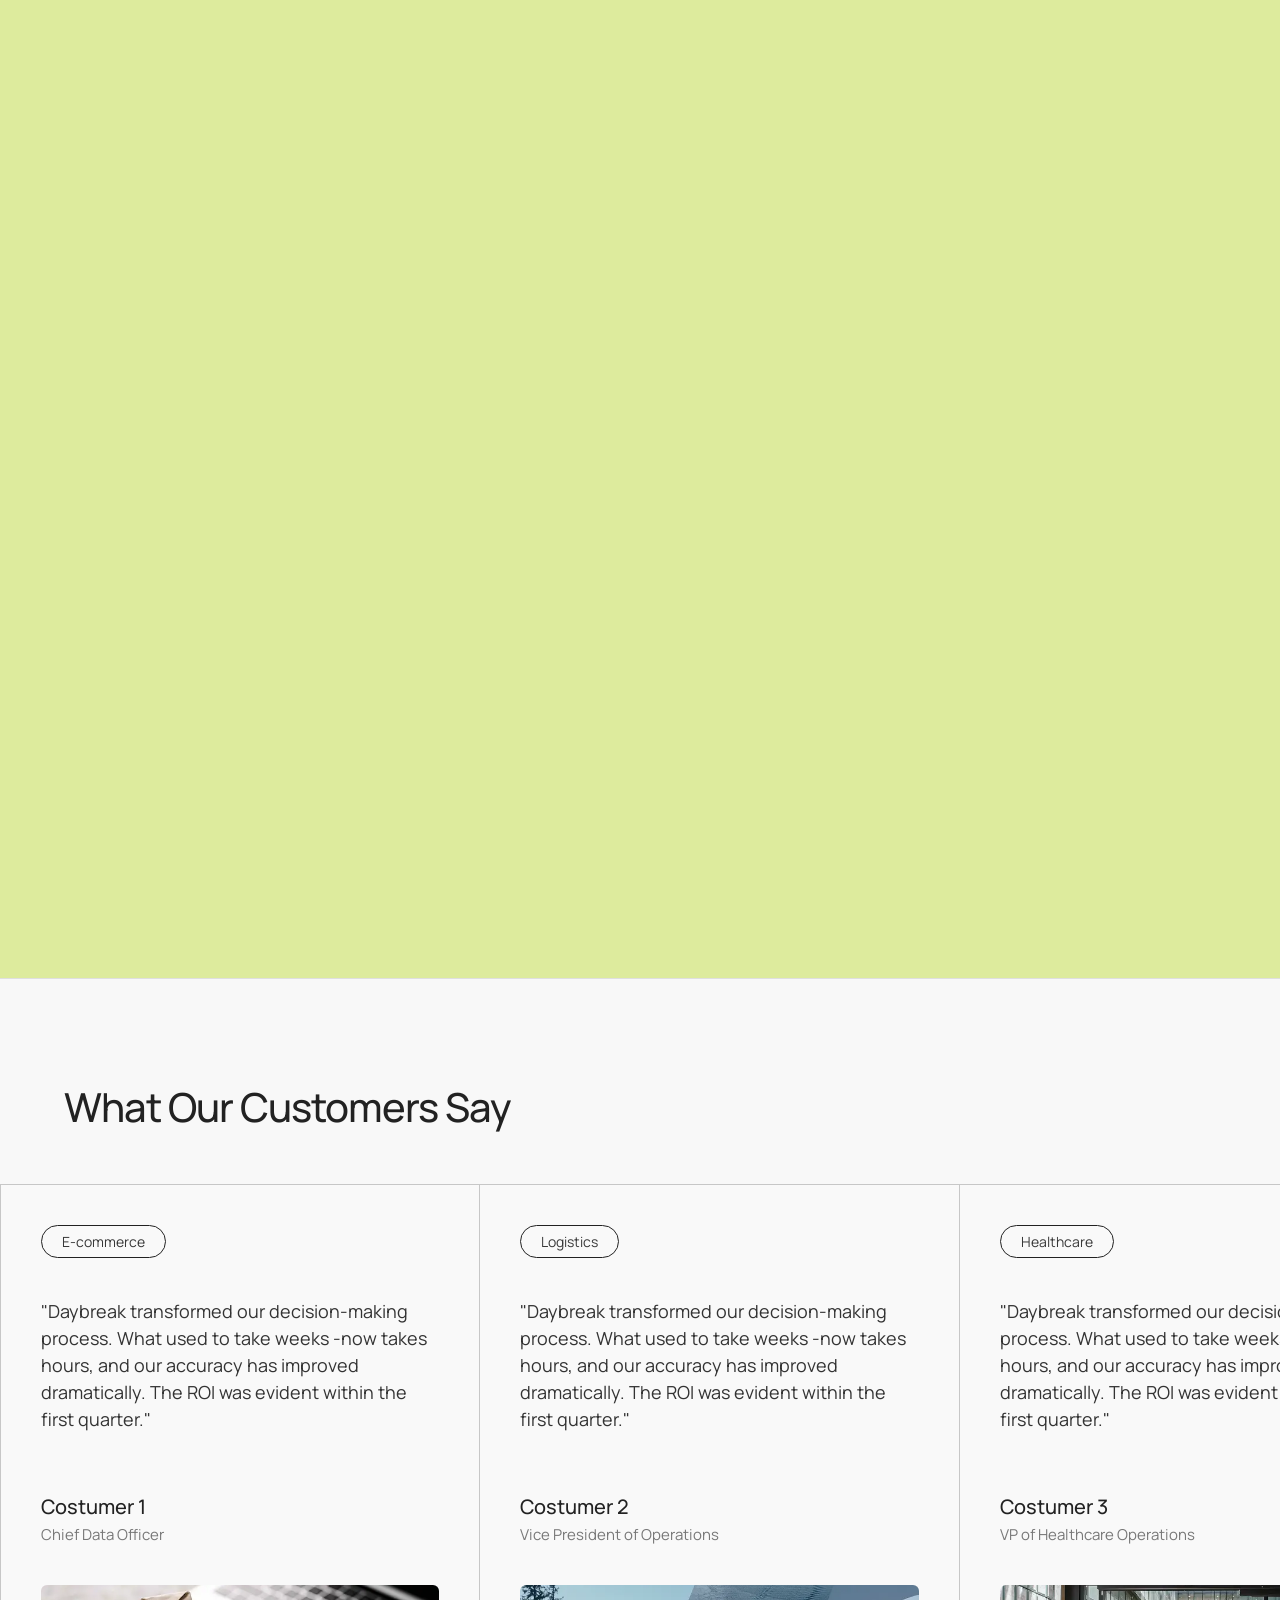
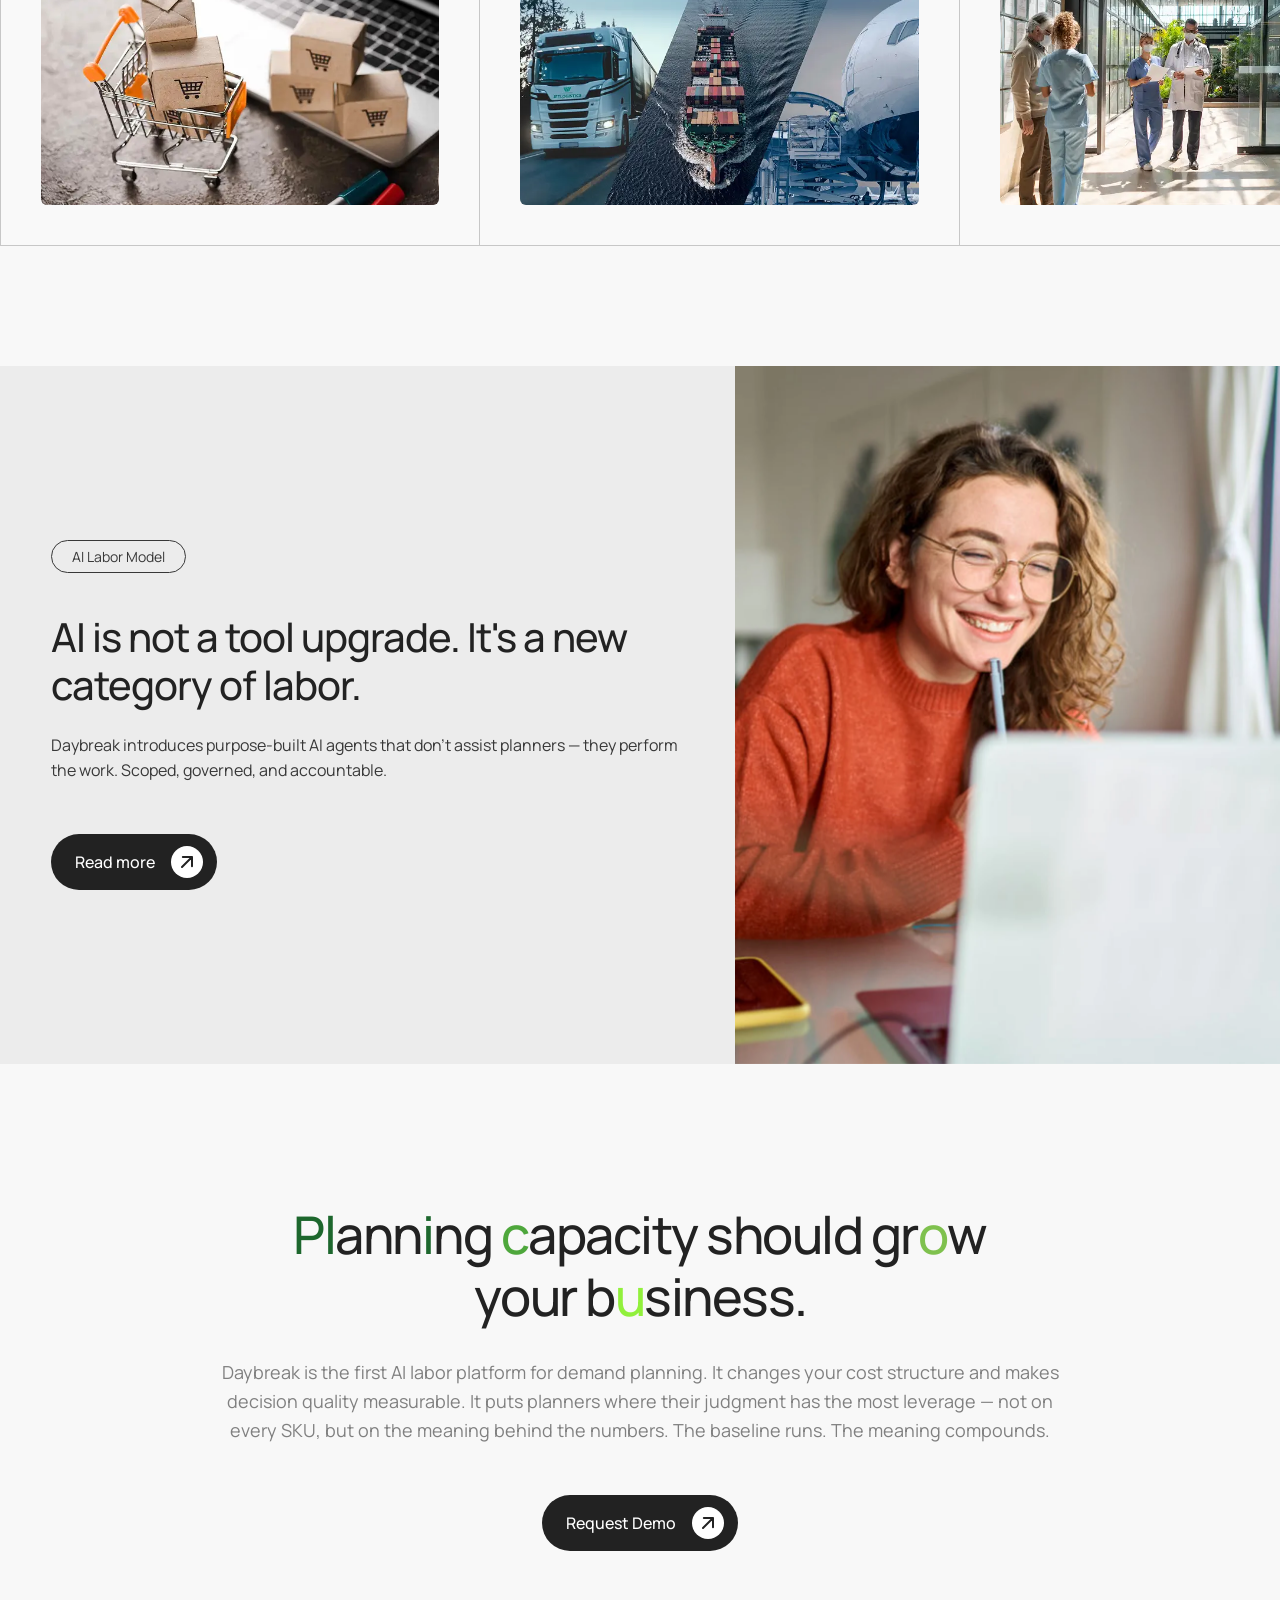
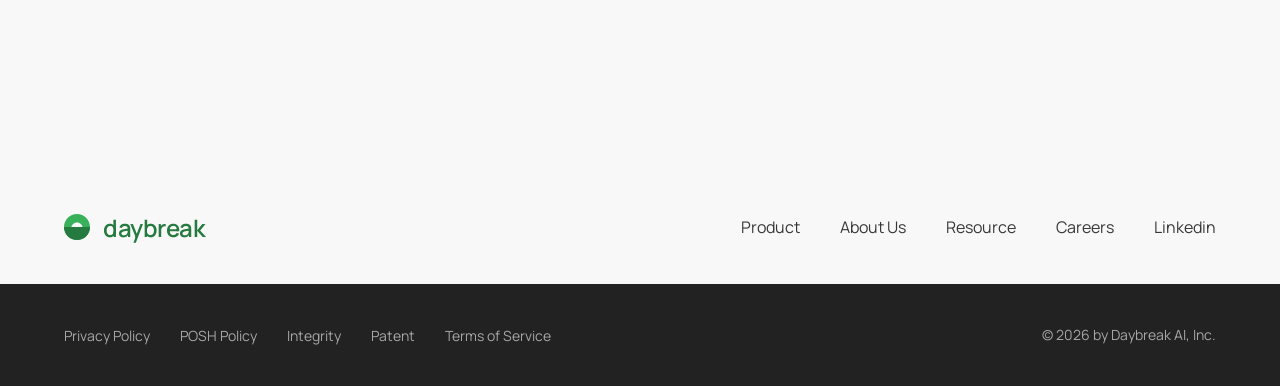
==== commit edb7022e: "Fix: Swap video source order back to webm-first — desktop Chrome uses webm with VP9 alpha transparen" ====
--- a/index.html
+++ b/index.html
@@ -364,12 +364,12 @@
                 <div class="perf-card card-cyan">
                     <div class="seamless-video">
                         <video class="sv-primary is-playing" muted playsinline autoplay loop>
+                            <source src="./Assets/Section_Performance/particle1.webm" type="video/webm">
                             <source src="./Assets/Section_Performance/particle1.mp4" type="video/mp4">
-                            <source src="./Assets/Section_Performance/particle1.webm" type="video/webm">
                         </video>
                         <video class="sv-secondary is-hidden" muted playsinline autoplay loop>
+                            <source src="./Assets/Section_Performance/particle1.webm" type="video/webm">
                             <source src="./Assets/Section_Performance/particle1.mp4" type="video/mp4">
-                            <source src="./Assets/Section_Performance/particle1.webm" type="video/webm">
                         </video>
                         <!-- Mobile Static Fallback -->
                         <img class="sv-mobile-fallback" src="./Assets/Section_Performance/particle1_mobile.png"
@@ -386,12 +386,12 @@
                 <div class="perf-card card-green">
                     <div class="seamless-video">
                         <video class="sv-primary is-playing" muted playsinline autoplay loop>
+                            <source src="./Assets/Section_Performance/particle2.webm" type="video/webm">
                             <source src="./Assets/Section_Performance/particle2.mp4" type="video/mp4">
-                            <source src="./Assets/Section_Performance/particle2.webm" type="video/webm">
                         </video>
                         <video class="sv-secondary is-hidden" muted playsinline autoplay loop>
+                            <source src="./Assets/Section_Performance/particle2.webm" type="video/webm">
                             <source src="./Assets/Section_Performance/particle2.mp4" type="video/mp4">
-                            <source src="./Assets/Section_Performance/particle2.webm" type="video/webm">
                         </video>
                         <!-- Mobile Static Fallback -->
                         <img class="sv-mobile-fallback" src="./Assets/Section_Performance/particle2_mobile.png"
